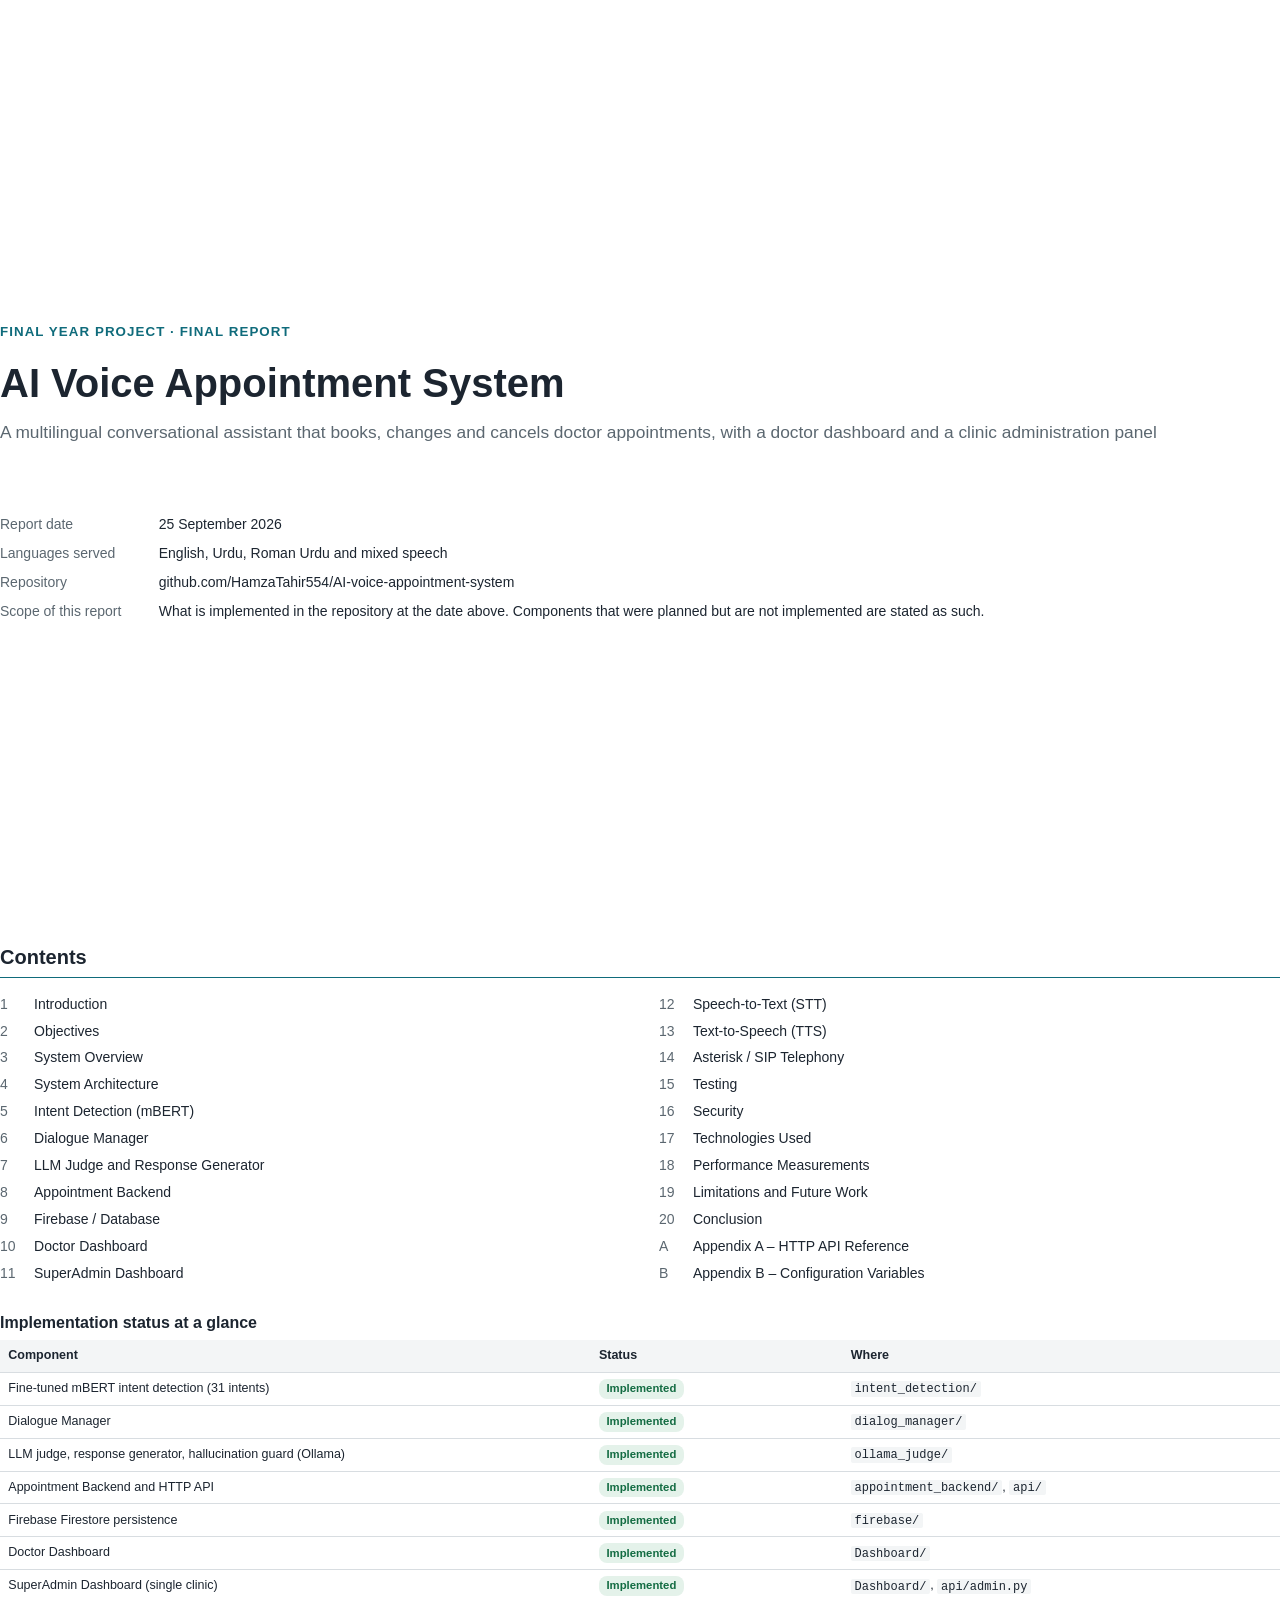
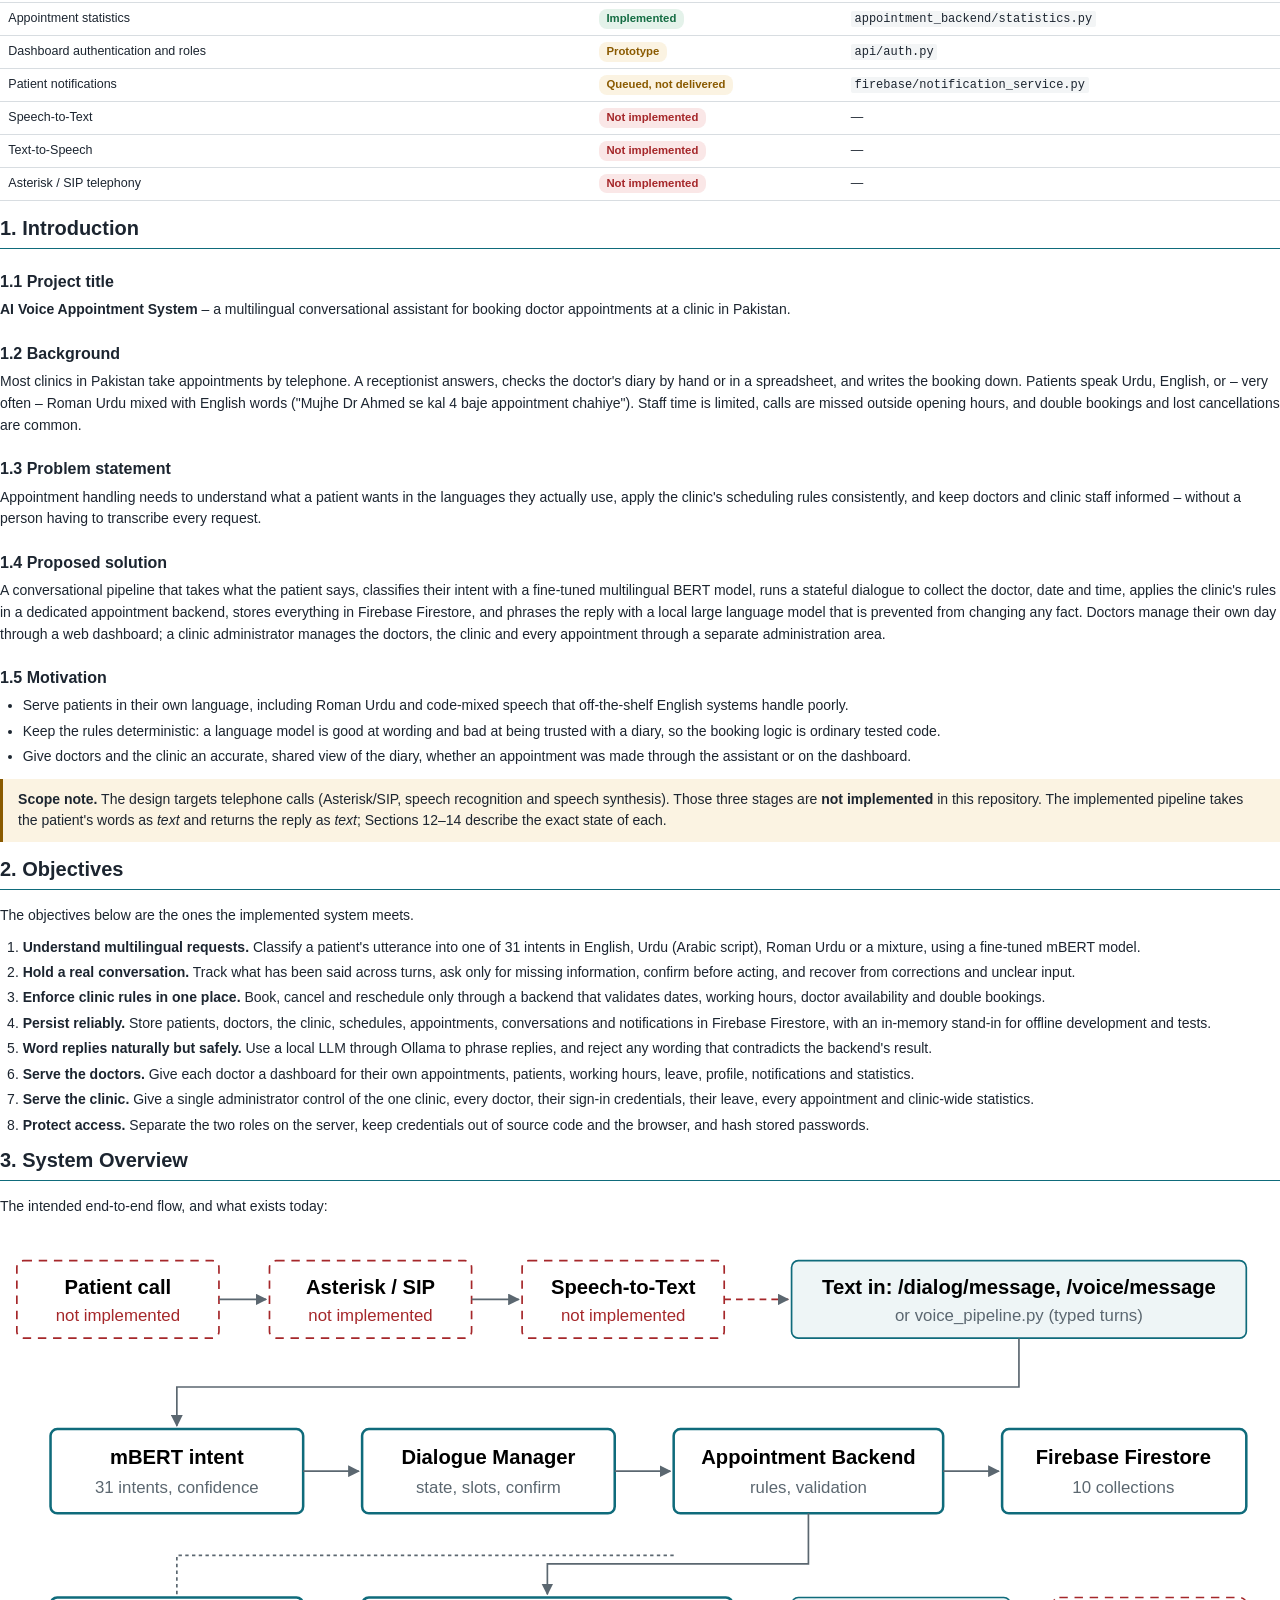
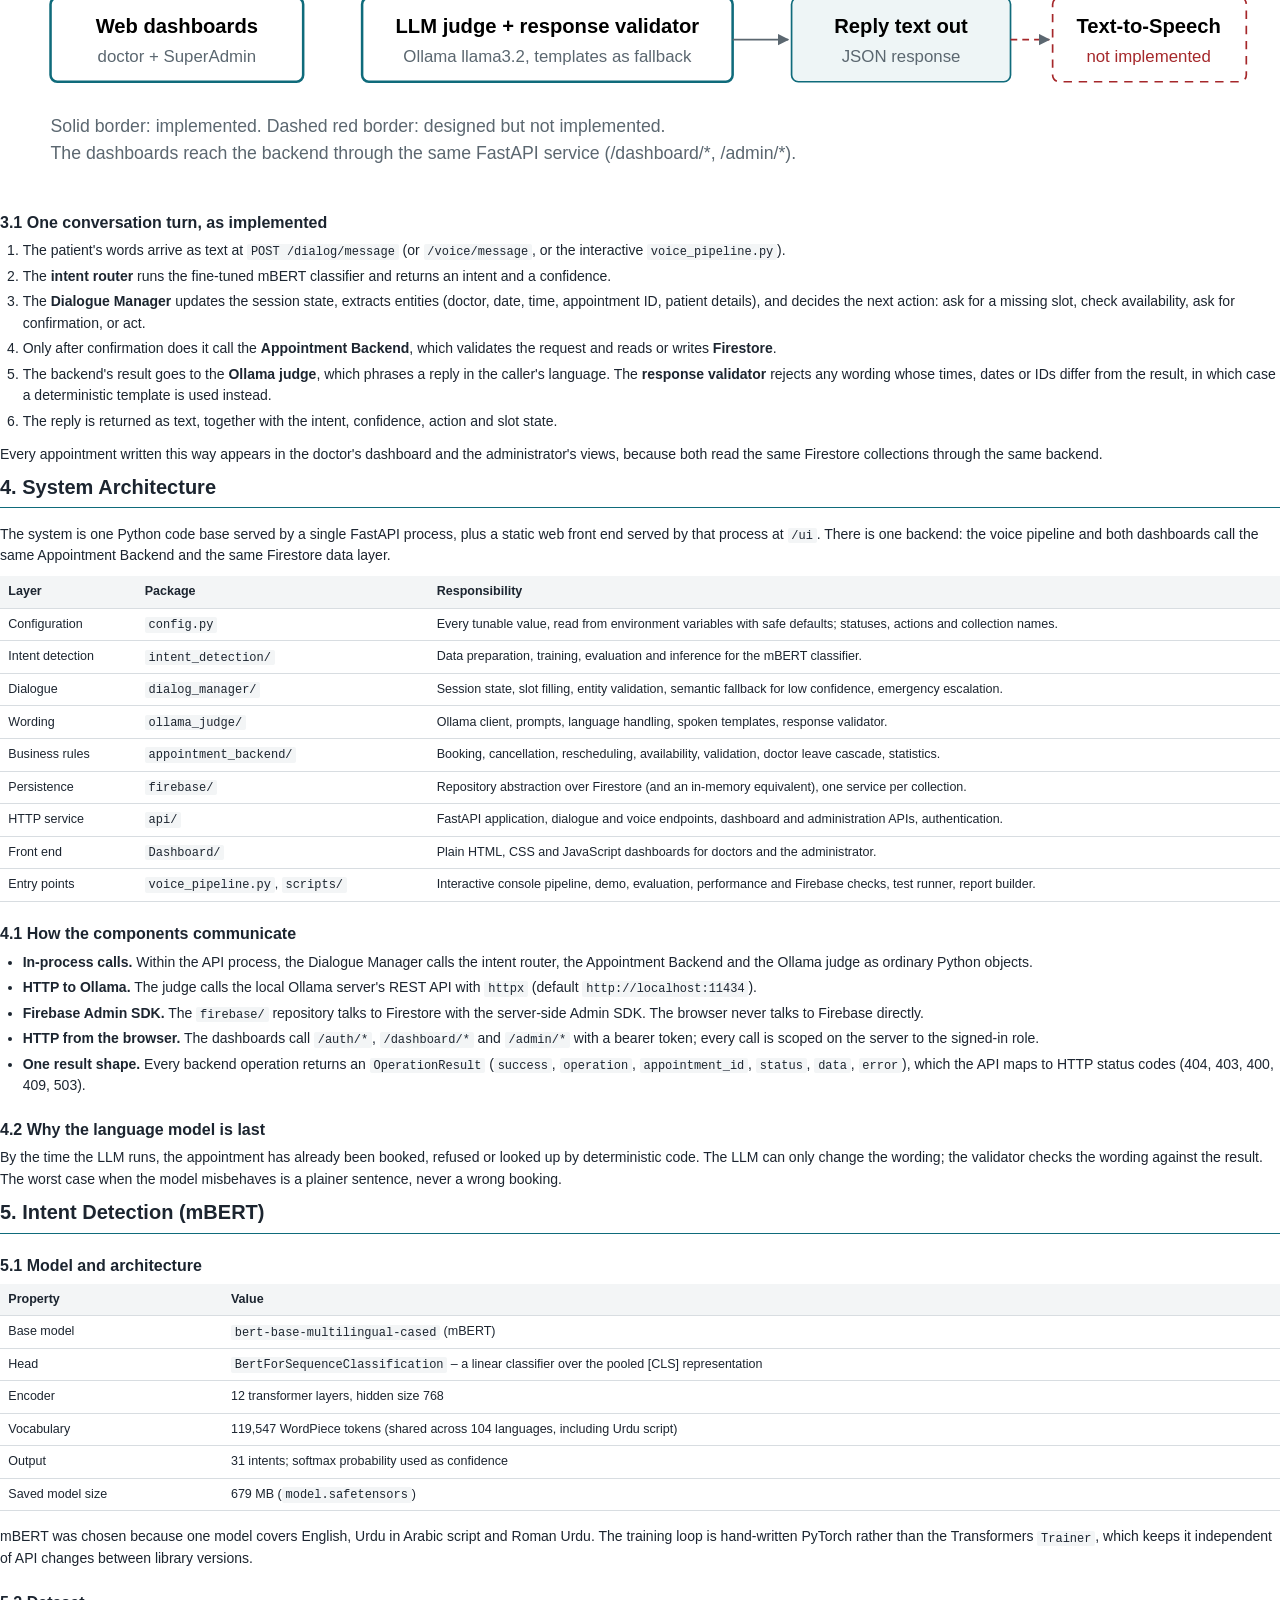
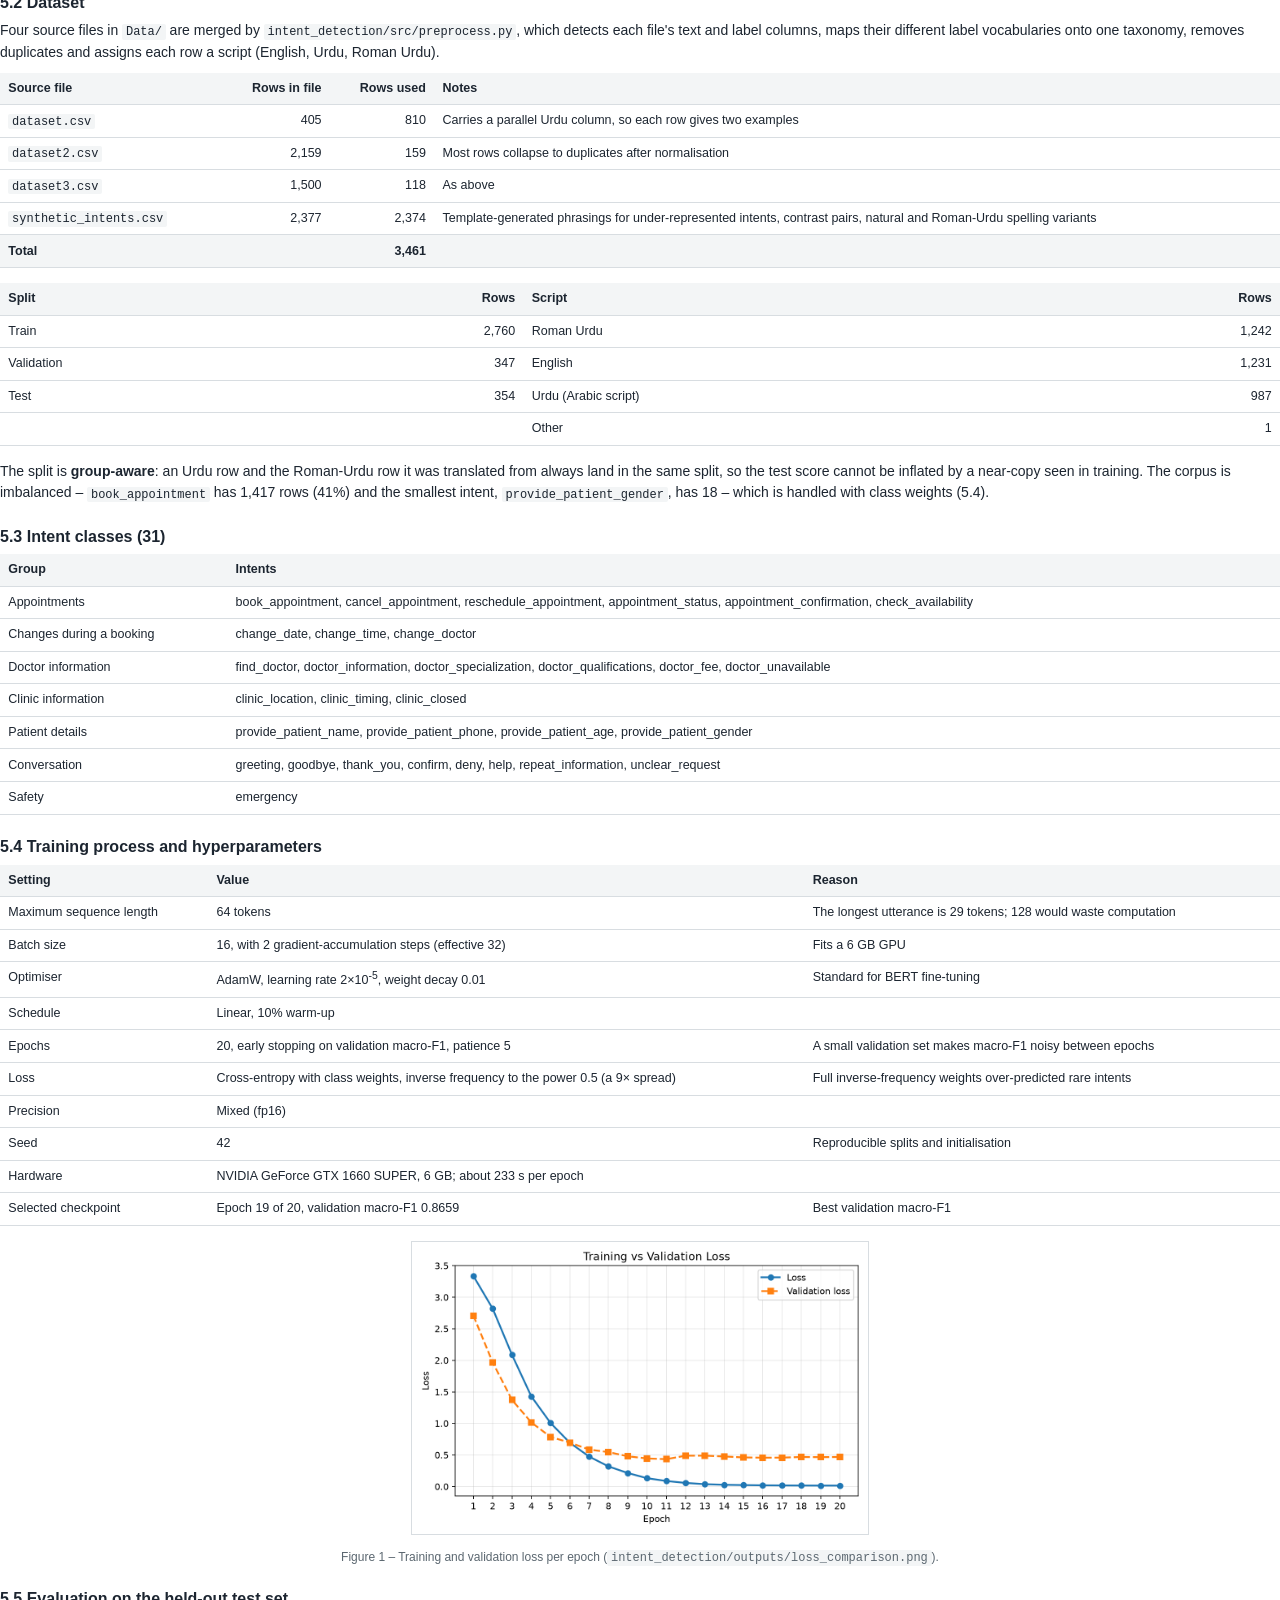
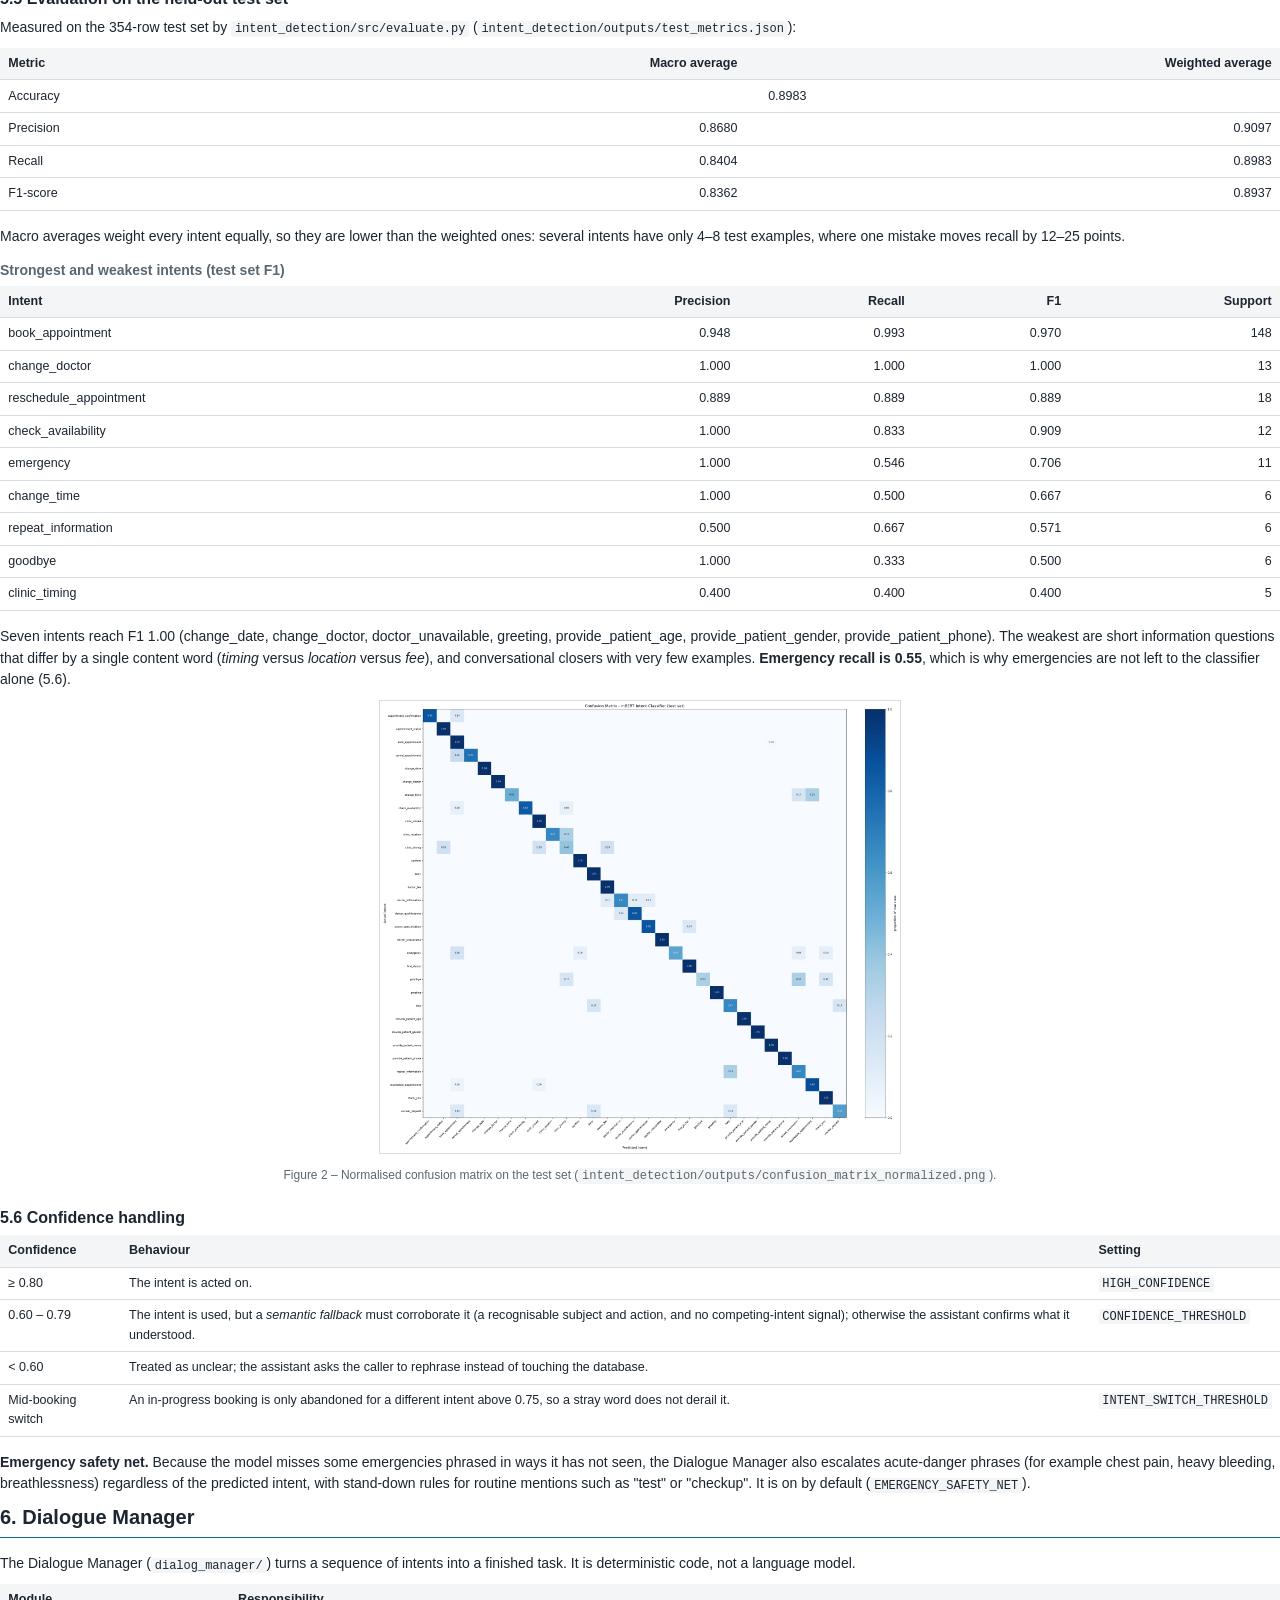
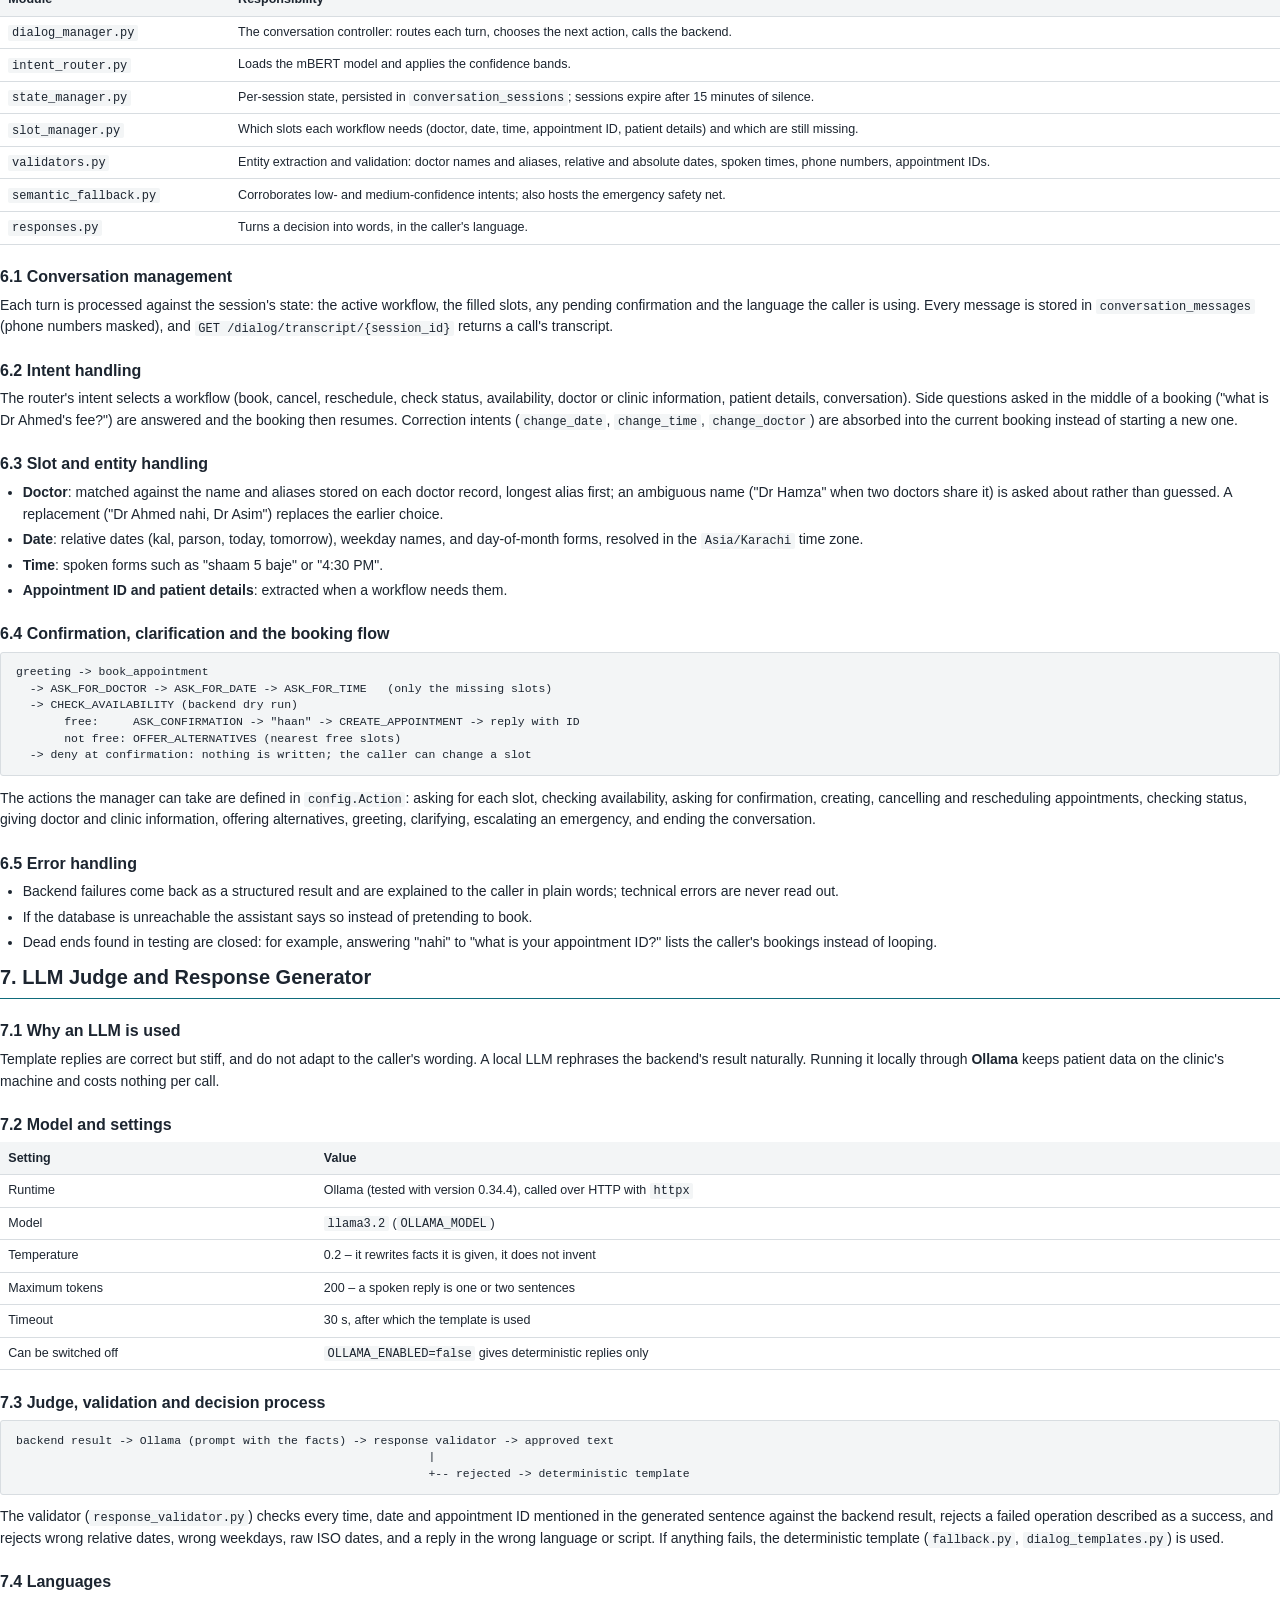
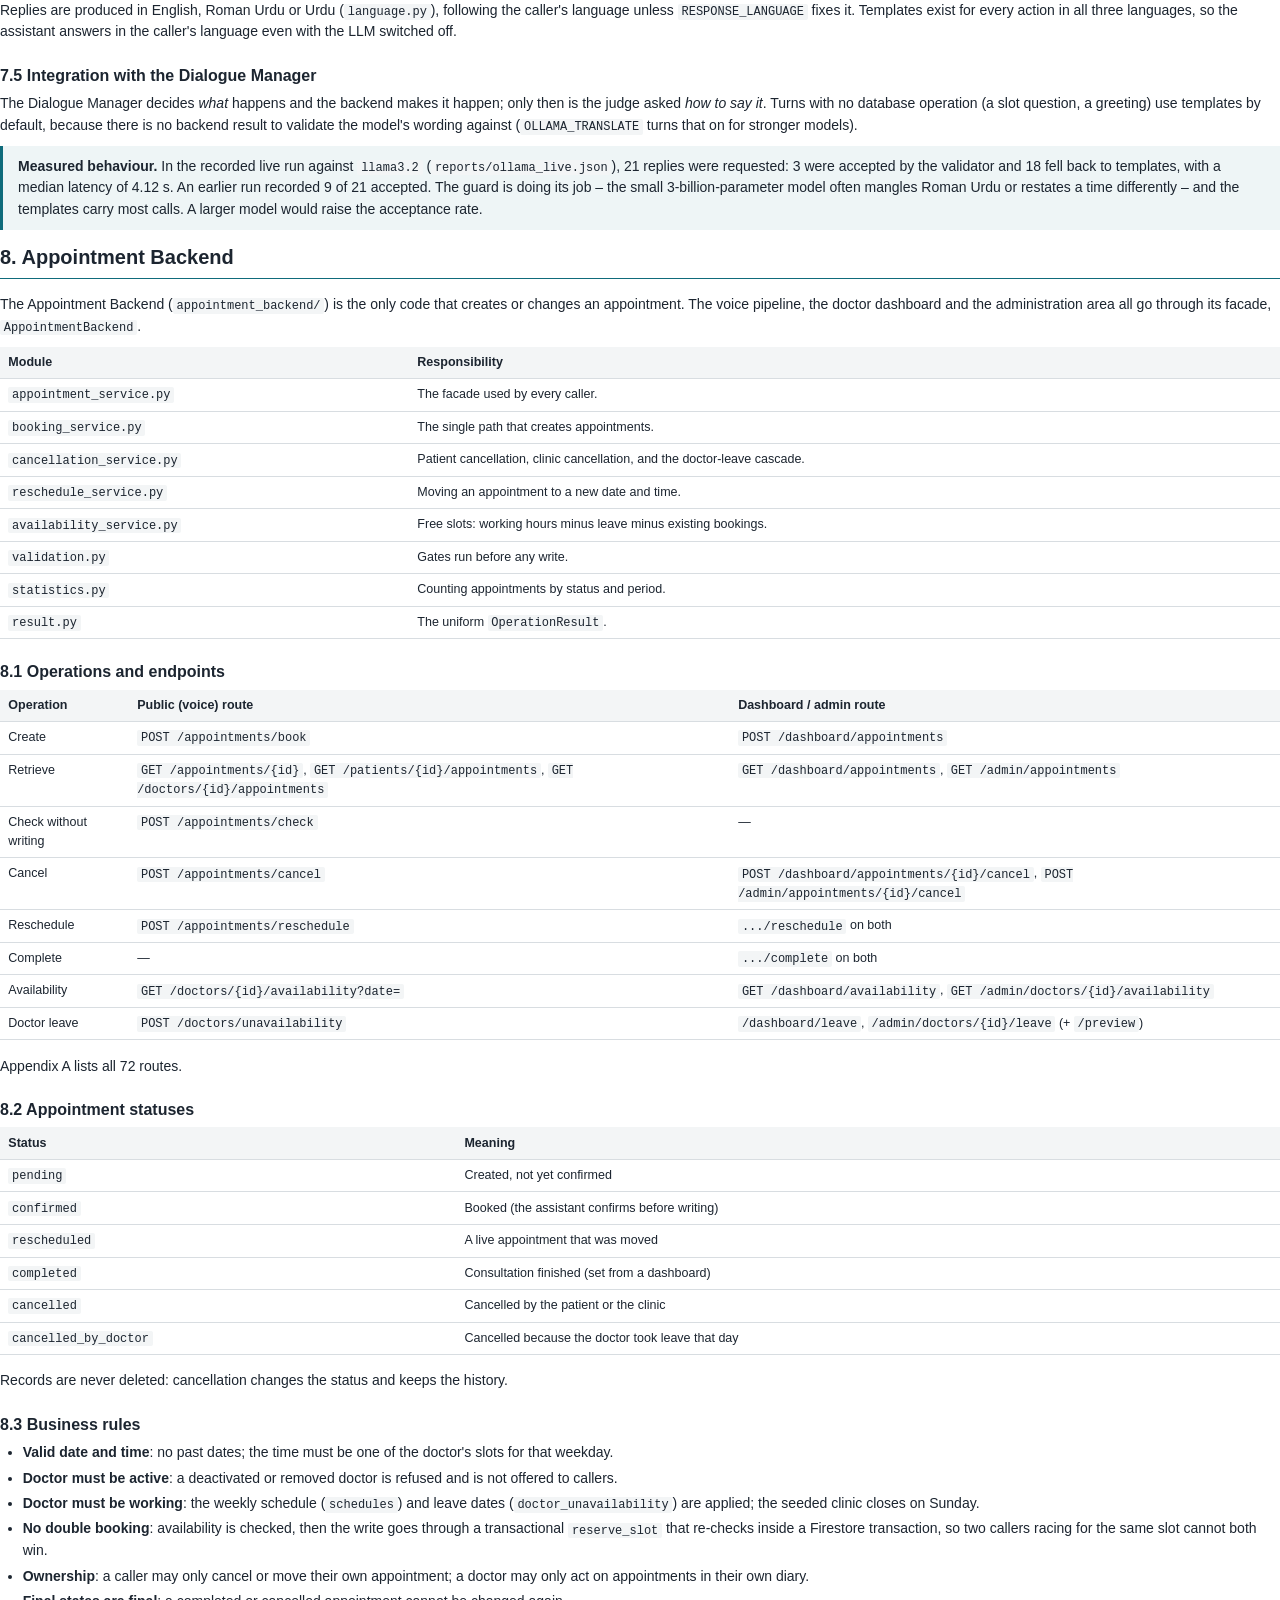
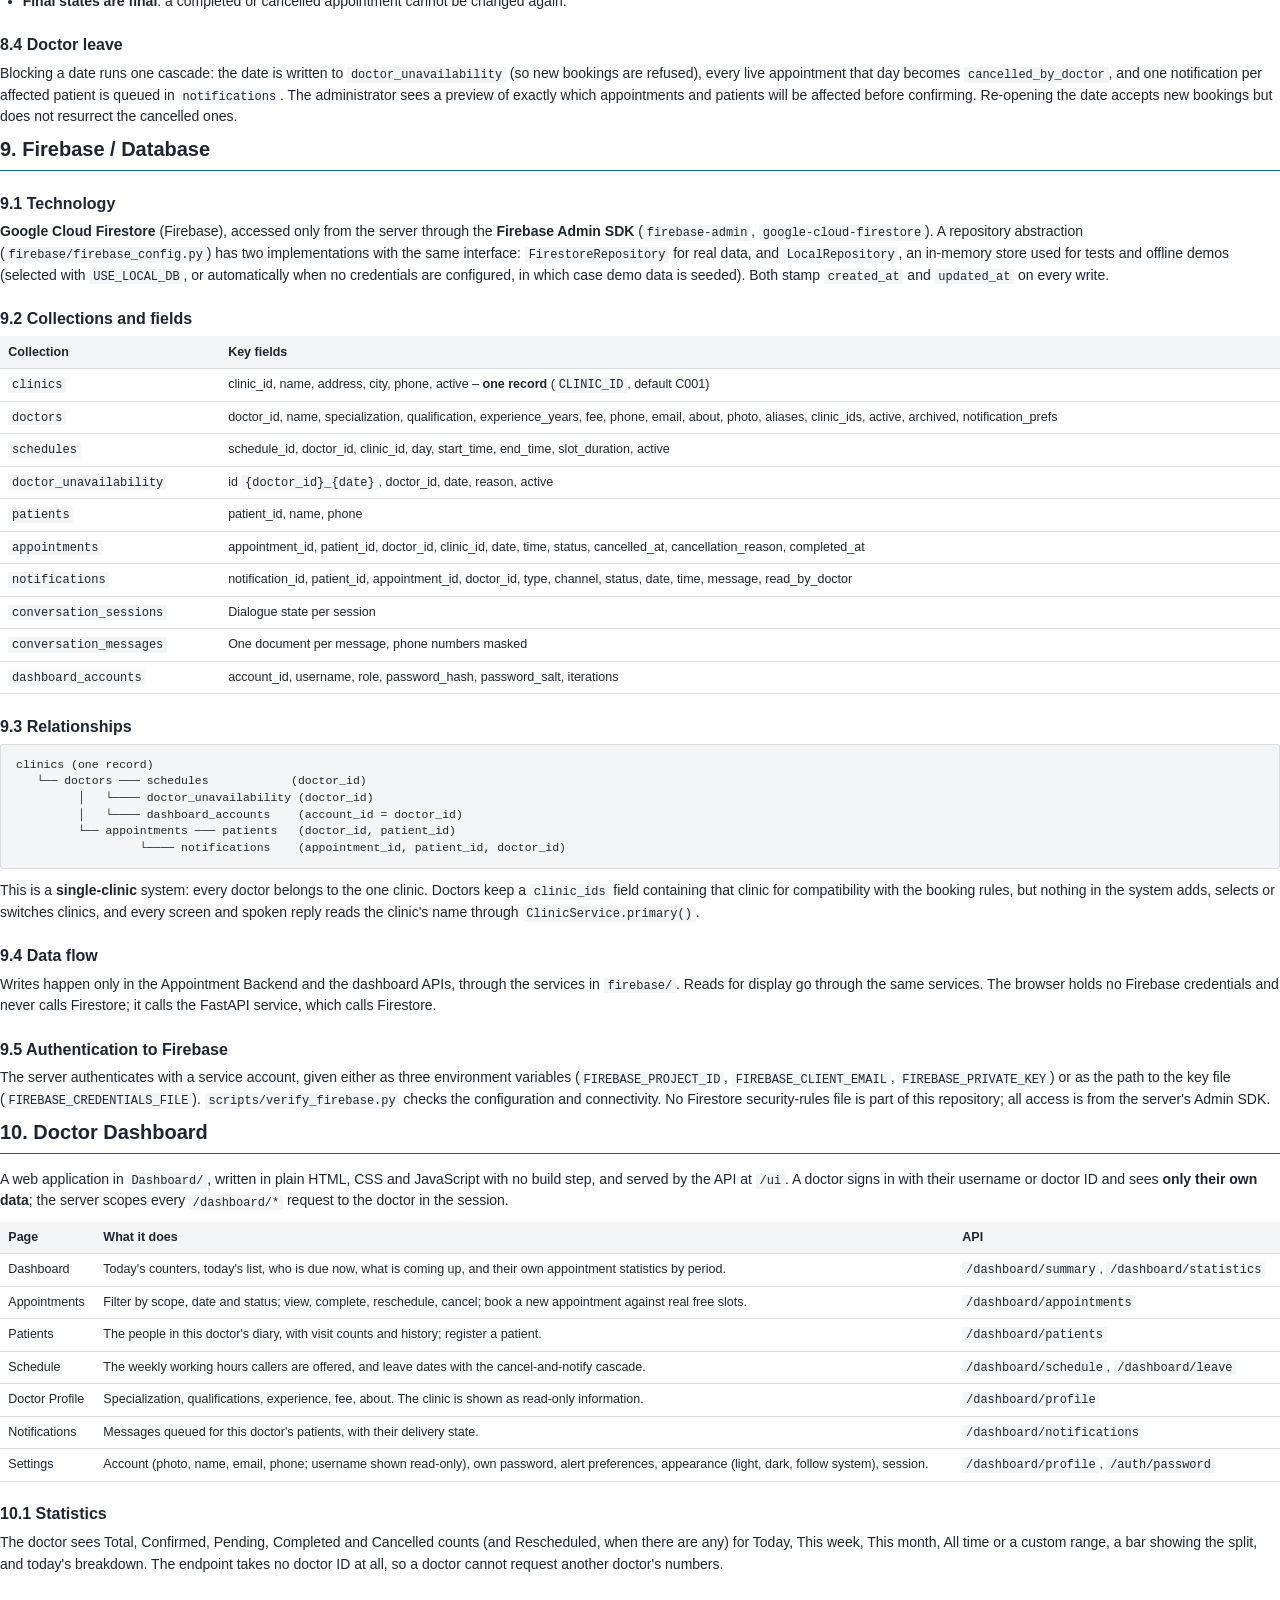
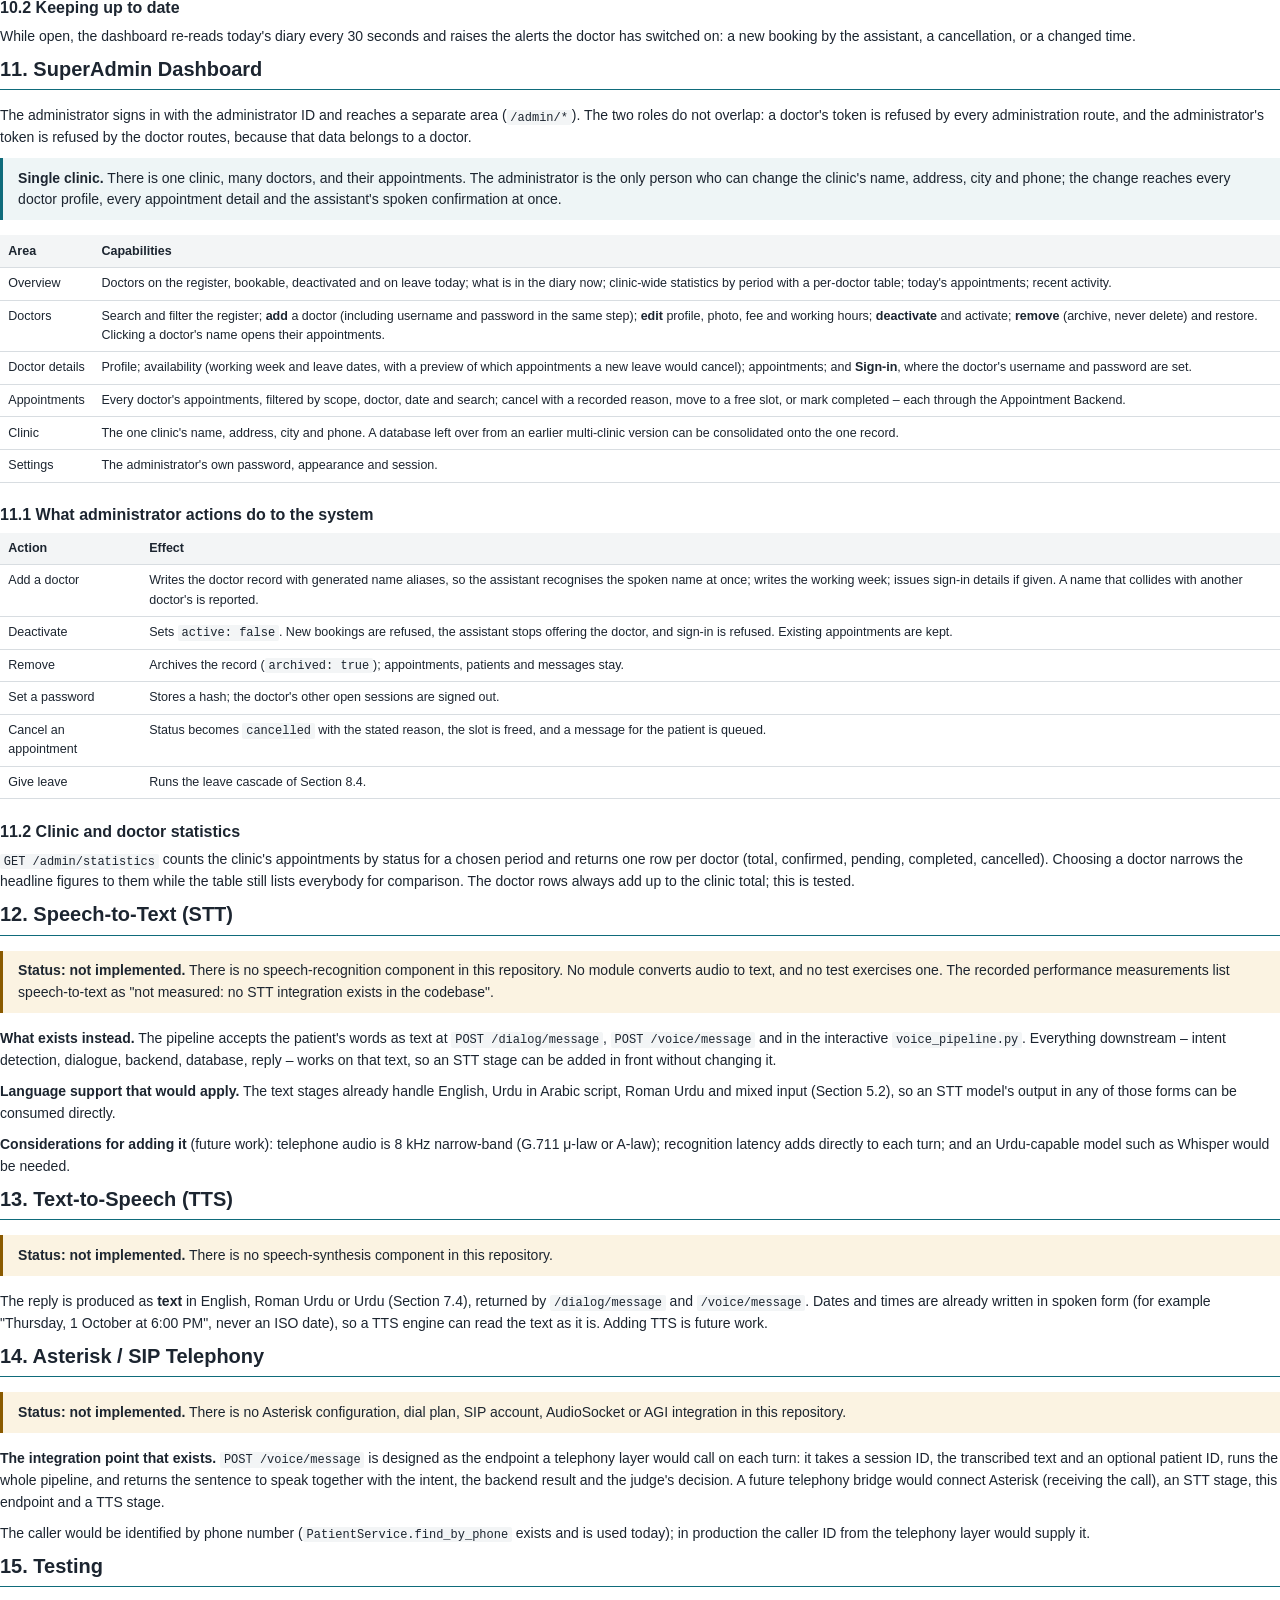
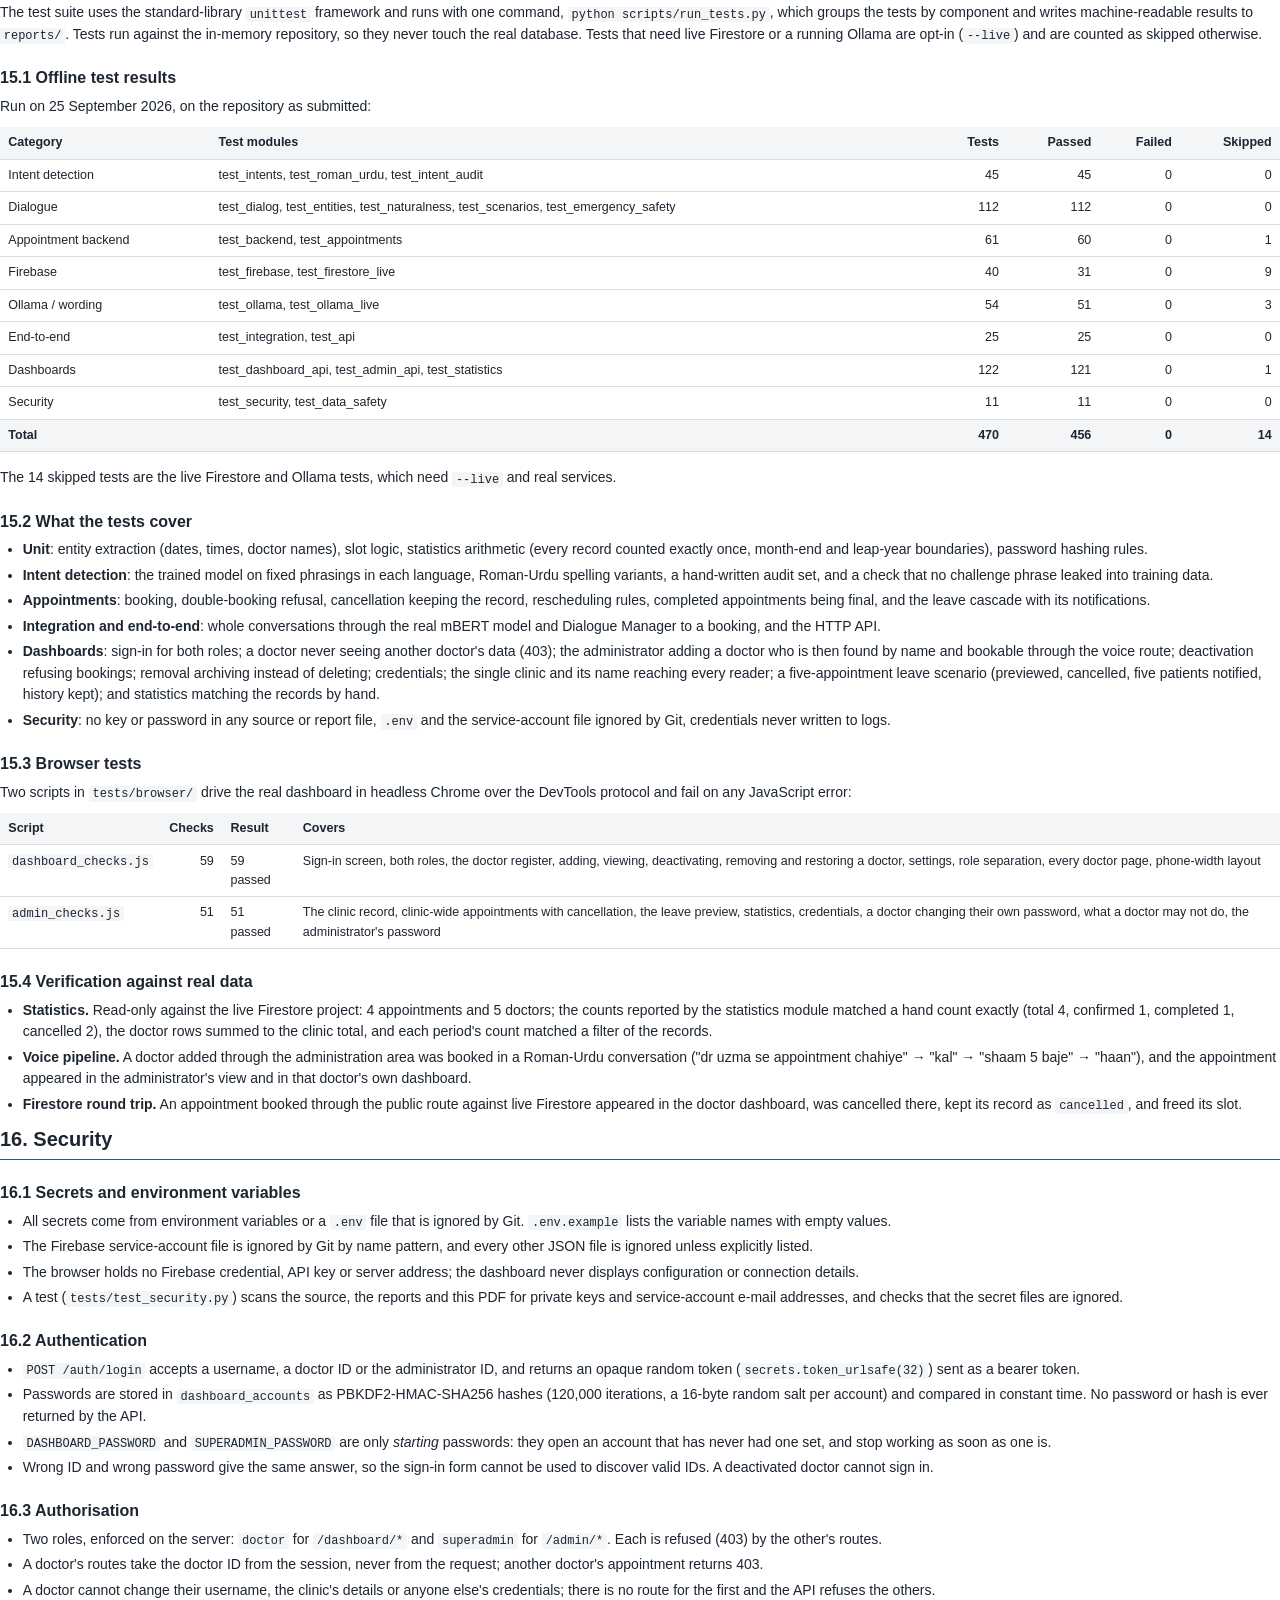
==== docs/report/final_report.html @ fa93bf6e "Add final project report The final report as a PDF (docs/AI_Voice_Appointment_System_Final_Report.pd" ====
<!DOCTYPE html>
<html lang="en">
<head>
<meta charset="utf-8">
<title>AI Voice Appointment System - Final Report</title>
<style>
  /* Print layout for headless Chrome: A4, page numbers in the margin box. */
  @page {
    size: A4;
    margin: 22mm 20mm 22mm 20mm;
    @bottom-center {
      content: counter(page);
      font: 9pt "Segoe UI", Arial, sans-serif;
      color: #6b7280;
    }
  }
  @page :first { @bottom-center { content: none; } }

  :root {
    --ink: #1c2530;
    --muted: #5b6770;
    --line: #d8dde1;
    --soft: #f3f5f6;
    --accent: #0f6b7b;
    --warn: #8a5a00;
    --warn-bg: #fbf3e2;
    --bad: #a5272a;
  }
  * { box-sizing: border-box; }
  html { -webkit-print-color-adjust: exact; print-color-adjust: exact; }
  body {
    font: 10.5pt/1.55 "Segoe UI", "Calibri", Arial, sans-serif;
    color: var(--ink);
    margin: 0;
  }
  h1, h2, h3, h4 { font-weight: 600; line-height: 1.25; color: var(--ink); }
  h1 { font-size: 20pt; margin: 0 0 6mm; }
  h2 {
    font-size: 15pt;
    margin: 0 0 4mm;
    padding-bottom: 2mm;
    border-bottom: 1.5px solid var(--accent);
    break-before: page;
  }
  h3 { font-size: 12pt; margin: 6mm 0 2mm; }
  h4 { font-size: 10.5pt; margin: 4mm 0 1.5mm; color: var(--muted); }
  p { margin: 0 0 2.5mm; }
  ul, ol { margin: 0 0 3mm; padding-left: 6mm; }
  li { margin-bottom: 1mm; }
  code, .mono { font: 9pt/1.4 Consolas, "Courier New", monospace; }
  code { background: var(--soft); padding: 0.2mm 1mm; border-radius: 2px; }
  pre {
    font: 8.6pt/1.45 Consolas, "Courier New", monospace;
    background: var(--soft);
    border: 1px solid var(--line);
    border-radius: 3px;
    padding: 3mm 4mm;
    margin: 0 0 3mm;
    white-space: pre-wrap;
    break-inside: avoid;
  }
  table {
    width: 100%;
    border-collapse: collapse;
    margin: 1mm 0 4mm;
    font-size: 9.4pt;
    break-inside: auto;
  }
  th, td {
    text-align: left;
    padding: 1.6mm 2.2mm;
    border-bottom: 1px solid var(--line);
    vertical-align: top;
  }
  th { background: var(--soft); font-weight: 600; }
  tr { break-inside: avoid; }
  td.num, th.num { text-align: right; font-variant-numeric: tabular-nums; }
  figure { margin: 2mm 0 5mm; break-inside: avoid; text-align: center; }
  figure img { max-width: 100%; border: 1px solid var(--line); }
  figcaption { font-size: 9pt; color: var(--muted); margin-top: 1.5mm; }
  .note {
    border-left: 3px solid var(--accent);
    background: #eef5f6;
    padding: 2.5mm 4mm;
    margin: 2mm 0 4mm;
    break-inside: avoid;
  }
  .status {
    border-left: 3px solid var(--warn);
    background: var(--warn-bg);
    padding: 2.5mm 4mm;
    margin: 2mm 0 4mm;
    break-inside: avoid;
  }
  .pill {
    display: inline-block;
    font-size: 8.5pt;
    font-weight: 600;
    padding: 0.3mm 2mm;
    border-radius: 8px;
    white-space: nowrap;
  }
  .pill.yes { background: #e4f2ea; color: #146c43; }
  .pill.no { background: #fae7e7; color: var(--bad); }
  .pill.part { background: var(--warn-bg); color: var(--warn); }

  /* title page */
  .cover {
    height: 250mm;
    display: flex;
    flex-direction: column;
    justify-content: center;
  }
  .cover .kicker { color: var(--accent); font-weight: 600; letter-spacing: 0.08em;
                   text-transform: uppercase; font-size: 10pt; }
  .cover h1 { font-size: 30pt; margin: 4mm 0 3mm; }
  .cover .sub { font-size: 13pt; color: var(--muted); margin-bottom: 18mm; }
  .cover dl { display: grid; grid-template-columns: 38mm 1fr; gap: 2mm 4mm;
              font-size: 10.5pt; margin: 0; }
  .cover dt { color: var(--muted); }
  .cover dd { margin: 0; }

  .toc ol { list-style: none; padding: 0; columns: 2; column-gap: 10mm; }
  .toc li { margin: 0 0 1.4mm; break-inside: avoid; }
  .toc .n { display: inline-block; width: 9mm; color: var(--muted); }

  .diagram { break-inside: avoid; margin: 2mm 0 5mm; }
  .diagram svg { width: 100%; height: auto; }
</style>
</head>
<body>

<!-- ============================================================== cover -->
<section class="cover">
  <div class="kicker">Final Year Project &middot; Final Report</div>
  <h1>AI Voice Appointment System</h1>
  <div class="sub">A multilingual conversational assistant that books, changes and
    cancels doctor appointments, with a doctor dashboard and a clinic
    administration panel</div>
  <dl>
    <dt>Report date</dt><dd>25 September 2026</dd>
    <dt>Languages served</dt><dd>English, Urdu, Roman Urdu and mixed speech</dd>
    <dt>Repository</dt><dd>github.com/HamzaTahir554/AI-voice-appointment-system</dd>
    <dt>Scope of this report</dt><dd>What is implemented in the repository at the date
      above. Components that were planned but are not implemented are stated
      as such.</dd>
  </dl>
</section>

<!-- ============================================================== contents -->
<section class="toc">
  <h2 style="break-before: page">Contents</h2>
  <ol>
    <li><span class="n">1</span>Introduction</li>
    <li><span class="n">2</span>Objectives</li>
    <li><span class="n">3</span>System Overview</li>
    <li><span class="n">4</span>System Architecture</li>
    <li><span class="n">5</span>Intent Detection (mBERT)</li>
    <li><span class="n">6</span>Dialogue Manager</li>
    <li><span class="n">7</span>LLM Judge and Response Generator</li>
    <li><span class="n">8</span>Appointment Backend</li>
    <li><span class="n">9</span>Firebase / Database</li>
    <li><span class="n">10</span>Doctor Dashboard</li>
    <li><span class="n">11</span>SuperAdmin Dashboard</li>
    <li><span class="n">12</span>Speech-to-Text (STT)</li>
    <li><span class="n">13</span>Text-to-Speech (TTS)</li>
    <li><span class="n">14</span>Asterisk / SIP Telephony</li>
    <li><span class="n">15</span>Testing</li>
    <li><span class="n">16</span>Security</li>
    <li><span class="n">17</span>Technologies Used</li>
    <li><span class="n">18</span>Performance Measurements</li>
    <li><span class="n">19</span>Limitations and Future Work</li>
    <li><span class="n">20</span>Conclusion</li>
    <li><span class="n">A</span>Appendix A &ndash; HTTP API Reference</li>
    <li><span class="n">B</span>Appendix B &ndash; Configuration Variables</li>
  </ol>

  <h3>Implementation status at a glance</h3>
  <table>
    <tr><th>Component</th><th>Status</th><th>Where</th></tr>
    <tr><td>Fine-tuned mBERT intent detection (31 intents)</td><td><span class="pill yes">Implemented</span></td><td><code>intent_detection/</code></td></tr>
    <tr><td>Dialogue Manager</td><td><span class="pill yes">Implemented</span></td><td><code>dialog_manager/</code></td></tr>
    <tr><td>LLM judge, response generator, hallucination guard (Ollama)</td><td><span class="pill yes">Implemented</span></td><td><code>ollama_judge/</code></td></tr>
    <tr><td>Appointment Backend and HTTP API</td><td><span class="pill yes">Implemented</span></td><td><code>appointment_backend/</code>, <code>api/</code></td></tr>
    <tr><td>Firebase Firestore persistence</td><td><span class="pill yes">Implemented</span></td><td><code>firebase/</code></td></tr>
    <tr><td>Doctor Dashboard</td><td><span class="pill yes">Implemented</span></td><td><code>Dashboard/</code></td></tr>
    <tr><td>SuperAdmin Dashboard (single clinic)</td><td><span class="pill yes">Implemented</span></td><td><code>Dashboard/</code>, <code>api/admin.py</code></td></tr>
    <tr><td>Appointment statistics</td><td><span class="pill yes">Implemented</span></td><td><code>appointment_backend/statistics.py</code></td></tr>
    <tr><td>Dashboard authentication and roles</td><td><span class="pill part">Prototype</span></td><td><code>api/auth.py</code></td></tr>
    <tr><td>Patient notifications</td><td><span class="pill part">Queued, not delivered</span></td><td><code>firebase/notification_service.py</code></td></tr>
    <tr><td>Speech-to-Text</td><td><span class="pill no">Not implemented</span></td><td>&mdash;</td></tr>
    <tr><td>Text-to-Speech</td><td><span class="pill no">Not implemented</span></td><td>&mdash;</td></tr>
    <tr><td>Asterisk / SIP telephony</td><td><span class="pill no">Not implemented</span></td><td>&mdash;</td></tr>
  </table>
</section>

<!-- ============================================================== 1 -->
<section>
  <h2>1. Introduction</h2>

  <h3>1.1 Project title</h3>
  <p><strong>AI Voice Appointment System</strong> &ndash; a multilingual conversational
    assistant for booking doctor appointments at a clinic in Pakistan.</p>

  <h3>1.2 Background</h3>
  <p>Most clinics in Pakistan take appointments by telephone. A receptionist answers,
    checks the doctor's diary by hand or in a spreadsheet, and writes the booking
    down. Patients speak Urdu, English, or &ndash; very often &ndash; Roman Urdu mixed
    with English words ("Mujhe Dr Ahmed se kal 4 baje appointment chahiye"). Staff
    time is limited, calls are missed outside opening hours, and double bookings and
    lost cancellations are common.</p>

  <h3>1.3 Problem statement</h3>
  <p>Appointment handling needs to understand what a patient wants in the languages
    they actually use, apply the clinic's scheduling rules consistently, and keep
    doctors and clinic staff informed &ndash; without a person having to transcribe
    every request.</p>

  <h3>1.4 Proposed solution</h3>
  <p>A conversational pipeline that takes what the patient says, classifies their
    intent with a fine-tuned multilingual BERT model, runs a stateful dialogue to
    collect the doctor, date and time, applies the clinic's rules in a dedicated
    appointment backend, stores everything in Firebase Firestore, and phrases the
    reply with a local large language model that is prevented from changing any
    fact. Doctors manage their own day through a web dashboard; a clinic
    administrator manages the doctors, the clinic and every appointment through a
    separate administration area.</p>

  <h3>1.5 Motivation</h3>
  <ul>
    <li>Serve patients in their own language, including Roman Urdu and code-mixed
      speech that off-the-shelf English systems handle poorly.</li>
    <li>Keep the rules deterministic: a language model is good at wording and bad at
      being trusted with a diary, so the booking logic is ordinary tested code.</li>
    <li>Give doctors and the clinic an accurate, shared view of the diary, whether an
      appointment was made through the assistant or on the dashboard.</li>
  </ul>

  <div class="status"><strong>Scope note.</strong> The design targets telephone
    calls (Asterisk/SIP, speech recognition and speech synthesis). Those three
    stages are <strong>not implemented</strong> in this repository. The implemented
    pipeline takes the patient's words as <em>text</em> and returns the reply as
    <em>text</em>; Sections 12&ndash;14 describe the exact state of each.</div>
</section>

<!-- ============================================================== 2 -->
<section>
  <h2>2. Objectives</h2>
  <p>The objectives below are the ones the implemented system meets.</p>
  <ol>
    <li><strong>Understand multilingual requests.</strong> Classify a patient's
      utterance into one of 31 intents in English, Urdu (Arabic script), Roman Urdu
      or a mixture, using a fine-tuned mBERT model.</li>
    <li><strong>Hold a real conversation.</strong> Track what has been said across
      turns, ask only for missing information, confirm before acting, and recover
      from corrections and unclear input.</li>
    <li><strong>Enforce clinic rules in one place.</strong> Book, cancel and
      reschedule only through a backend that validates dates, working hours,
      doctor availability and double bookings.</li>
    <li><strong>Persist reliably.</strong> Store patients, doctors, the clinic,
      schedules, appointments, conversations and notifications in Firebase
      Firestore, with an in-memory stand-in for offline development and tests.</li>
    <li><strong>Word replies naturally but safely.</strong> Use a local LLM through
      Ollama to phrase replies, and reject any wording that contradicts the
      backend's result.</li>
    <li><strong>Serve the doctors.</strong> Give each doctor a dashboard for their
      own appointments, patients, working hours, leave, profile, notifications and
      statistics.</li>
    <li><strong>Serve the clinic.</strong> Give a single administrator control of
      the one clinic, every doctor, their sign-in credentials, their leave, every
      appointment and clinic-wide statistics.</li>
    <li><strong>Protect access.</strong> Separate the two roles on the server, keep
      credentials out of source code and the browser, and hash stored passwords.</li>
  </ol>
</section>

<!-- ============================================================== 3 -->
<section>
  <h2>3. System Overview</h2>
  <p>The intended end-to-end flow, and what exists today:</p>

  <div class="diagram">
  <svg viewBox="0 0 760 330" xmlns="http://www.w3.org/2000/svg" font-family="Segoe UI, Arial" font-size="12">
    <defs>
      <marker id="arrow" viewBox="0 0 10 10" refX="9" refY="5" markerWidth="7" markerHeight="7" orient="auto-start-reverse">
        <path d="M0,0 L10,5 L0,10 z" fill="#5b6770"/>
      </marker>
    </defs>
    <!-- row 1: not implemented -->
    <g>
      <rect x="10" y="20" width="120" height="46" rx="4" fill="#fff" stroke="#a5272a" stroke-dasharray="5 4"/>
      <text x="70" y="40" text-anchor="middle" font-weight="600">Patient call</text>
      <text x="70" y="56" text-anchor="middle" fill="#a5272a" font-size="10">not implemented</text>
      <rect x="160" y="20" width="120" height="46" rx="4" fill="#fff" stroke="#a5272a" stroke-dasharray="5 4"/>
      <text x="220" y="40" text-anchor="middle" font-weight="600">Asterisk / SIP</text>
      <text x="220" y="56" text-anchor="middle" fill="#a5272a" font-size="10">not implemented</text>
      <rect x="310" y="20" width="120" height="46" rx="4" fill="#fff" stroke="#a5272a" stroke-dasharray="5 4"/>
      <text x="370" y="40" text-anchor="middle" font-weight="600">Speech-to-Text</text>
      <text x="370" y="56" text-anchor="middle" fill="#a5272a" font-size="10">not implemented</text>
      <line x1="130" y1="43" x2="158" y2="43" stroke="#5b6770" marker-end="url(#arrow)"/>
      <line x1="280" y1="43" x2="308" y2="43" stroke="#5b6770" marker-end="url(#arrow)"/>
    </g>
    <!-- text entry point -->
    <rect x="470" y="20" width="270" height="46" rx="4" fill="#eef5f6" stroke="#0f6b7b"/>
    <text x="605" y="40" text-anchor="middle" font-weight="600">Text in: /dialog/message, /voice/message</text>
    <text x="605" y="56" text-anchor="middle" fill="#5b6770" font-size="10">or voice_pipeline.py (typed turns)</text>
    <line x1="430" y1="43" x2="468" y2="43" stroke="#a5272a" stroke-dasharray="4 3" marker-end="url(#arrow)"/>

    <!-- row 2: implemented core -->
    <rect x="30" y="120" width="150" height="50" rx="4" fill="#fff" stroke="#0f6b7b" stroke-width="1.5"/>
    <text x="105" y="141" text-anchor="middle" font-weight="600">mBERT intent</text>
    <text x="105" y="158" text-anchor="middle" fill="#5b6770" font-size="10">31 intents, confidence</text>
    <rect x="215" y="120" width="150" height="50" rx="4" fill="#fff" stroke="#0f6b7b" stroke-width="1.5"/>
    <text x="290" y="141" text-anchor="middle" font-weight="600">Dialogue Manager</text>
    <text x="290" y="158" text-anchor="middle" fill="#5b6770" font-size="10">state, slots, confirm</text>
    <rect x="400" y="120" width="160" height="50" rx="4" fill="#fff" stroke="#0f6b7b" stroke-width="1.5"/>
    <text x="480" y="141" text-anchor="middle" font-weight="600">Appointment Backend</text>
    <text x="480" y="158" text-anchor="middle" fill="#5b6770" font-size="10">rules, validation</text>
    <rect x="595" y="120" width="145" height="50" rx="4" fill="#fff" stroke="#0f6b7b" stroke-width="1.5"/>
    <text x="667" y="141" text-anchor="middle" font-weight="600">Firebase Firestore</text>
    <text x="667" y="158" text-anchor="middle" fill="#5b6770" font-size="10">10 collections</text>
    <path d="M605,66 L605,95 L105,95 L105,118" fill="none" stroke="#5b6770" marker-end="url(#arrow)"/>
    <line x1="180" y1="145" x2="213" y2="145" stroke="#5b6770" marker-end="url(#arrow)"/>
    <line x1="365" y1="145" x2="398" y2="145" stroke="#5b6770" marker-end="url(#arrow)"/>
    <line x1="560" y1="145" x2="593" y2="145" stroke="#5b6770" marker-end="url(#arrow)"/>

    <!-- row 3: wording and output -->
    <rect x="215" y="220" width="220" height="50" rx="4" fill="#fff" stroke="#0f6b7b" stroke-width="1.5"/>
    <text x="325" y="241" text-anchor="middle" font-weight="600">LLM judge + response validator</text>
    <text x="325" y="258" text-anchor="middle" fill="#5b6770" font-size="10">Ollama llama3.2, templates as fallback</text>
    <path d="M480,170 L480,200 L325,200 L325,218" fill="none" stroke="#5b6770" marker-end="url(#arrow)"/>
    <rect x="470" y="220" width="130" height="50" rx="4" fill="#eef5f6" stroke="#0f6b7b"/>
    <text x="535" y="241" text-anchor="middle" font-weight="600">Reply text out</text>
    <text x="535" y="258" text-anchor="middle" fill="#5b6770" font-size="10">JSON response</text>
    <line x1="435" y1="245" x2="468" y2="245" stroke="#5b6770" marker-end="url(#arrow)"/>
    <rect x="625" y="220" width="115" height="50" rx="4" fill="#fff" stroke="#a5272a" stroke-dasharray="5 4"/>
    <text x="682" y="241" text-anchor="middle" font-weight="600">Text-to-Speech</text>
    <text x="682" y="258" text-anchor="middle" fill="#a5272a" font-size="10">not implemented</text>
    <line x1="600" y1="245" x2="623" y2="245" stroke="#a5272a" stroke-dasharray="4 3" marker-end="url(#arrow)"/>

    <!-- dashboards -->
    <rect x="30" y="220" width="150" height="50" rx="4" fill="#fff" stroke="#0f6b7b" stroke-width="1.5"/>
    <text x="105" y="241" text-anchor="middle" font-weight="600">Web dashboards</text>
    <text x="105" y="258" text-anchor="middle" fill="#5b6770" font-size="10">doctor + SuperAdmin</text>
    <path d="M105,218 L105,195 L400,195" fill="none" stroke="#5b6770" stroke-dasharray="2 2"/>
    <text x="30" y="300" fill="#5b6770" font-size="10.5">Solid border: implemented. Dashed red border: designed but not implemented.</text>
    <text x="30" y="316" fill="#5b6770" font-size="10.5">The dashboards reach the backend through the same FastAPI service (/dashboard/*, /admin/*).</text>
  </svg>
  </div>

  <h3>3.1 One conversation turn, as implemented</h3>
  <ol>
    <li>The patient's words arrive as text at <code>POST /dialog/message</code>
      (or <code>/voice/message</code>, or the interactive <code>voice_pipeline.py</code>).</li>
    <li>The <strong>intent router</strong> runs the fine-tuned mBERT classifier and
      returns an intent and a confidence.</li>
    <li>The <strong>Dialogue Manager</strong> updates the session state, extracts
      entities (doctor, date, time, appointment ID, patient details), and decides the
      next action: ask for a missing slot, check availability, ask for confirmation,
      or act.</li>
    <li>Only after confirmation does it call the <strong>Appointment Backend</strong>,
      which validates the request and reads or writes <strong>Firestore</strong>.</li>
    <li>The backend's result goes to the <strong>Ollama judge</strong>, which phrases
      a reply in the caller's language. The <strong>response validator</strong>
      rejects any wording whose times, dates or IDs differ from the result, in which
      case a deterministic template is used instead.</li>
    <li>The reply is returned as text, together with the intent, confidence, action
      and slot state.</li>
  </ol>
  <p>Every appointment written this way appears in the doctor's dashboard and the
    administrator's views, because both read the same Firestore collections through
    the same backend.</p>
</section>

<!-- ============================================================== 4 -->
<section>
  <h2>4. System Architecture</h2>
  <p>The system is one Python code base served by a single FastAPI process, plus a
    static web front end served by that process at <code>/ui</code>. There is one
    backend: the voice pipeline and both dashboards call the same Appointment
    Backend and the same Firestore data layer.</p>

  <table>
    <tr><th>Layer</th><th>Package</th><th>Responsibility</th></tr>
    <tr><td>Configuration</td><td><code>config.py</code></td><td>Every tunable value, read from environment variables with safe defaults; statuses, actions and collection names.</td></tr>
    <tr><td>Intent detection</td><td><code>intent_detection/</code></td><td>Data preparation, training, evaluation and inference for the mBERT classifier.</td></tr>
    <tr><td>Dialogue</td><td><code>dialog_manager/</code></td><td>Session state, slot filling, entity validation, semantic fallback for low confidence, emergency escalation.</td></tr>
    <tr><td>Wording</td><td><code>ollama_judge/</code></td><td>Ollama client, prompts, language handling, spoken templates, response validator.</td></tr>
    <tr><td>Business rules</td><td><code>appointment_backend/</code></td><td>Booking, cancellation, rescheduling, availability, validation, doctor leave cascade, statistics.</td></tr>
    <tr><td>Persistence</td><td><code>firebase/</code></td><td>Repository abstraction over Firestore (and an in-memory equivalent), one service per collection.</td></tr>
    <tr><td>HTTP service</td><td><code>api/</code></td><td>FastAPI application, dialogue and voice endpoints, dashboard and administration APIs, authentication.</td></tr>
    <tr><td>Front end</td><td><code>Dashboard/</code></td><td>Plain HTML, CSS and JavaScript dashboards for doctors and the administrator.</td></tr>
    <tr><td>Entry points</td><td><code>voice_pipeline.py</code>, <code>scripts/</code></td><td>Interactive console pipeline, demo, evaluation, performance and Firebase checks, test runner, report builder.</td></tr>
  </table>

  <h3>4.1 How the components communicate</h3>
  <ul>
    <li><strong>In-process calls.</strong> Within the API process, the Dialogue
      Manager calls the intent router, the Appointment Backend and the Ollama judge
      as ordinary Python objects.</li>
    <li><strong>HTTP to Ollama.</strong> The judge calls the local Ollama server's
      REST API with <code>httpx</code> (default <code>http://localhost:11434</code>).</li>
    <li><strong>Firebase Admin SDK.</strong> The <code>firebase/</code> repository
      talks to Firestore with the server-side Admin SDK. The browser never talks to
      Firebase directly.</li>
    <li><strong>HTTP from the browser.</strong> The dashboards call
      <code>/auth/*</code>, <code>/dashboard/*</code> and <code>/admin/*</code> with a
      bearer token; every call is scoped on the server to the signed-in role.</li>
    <li><strong>One result shape.</strong> Every backend operation returns an
      <code>OperationResult</code> (<code>success</code>, <code>operation</code>,
      <code>appointment_id</code>, <code>status</code>, <code>data</code>,
      <code>error</code>), which the API maps to HTTP status codes (404, 403, 400,
      409, 503).</li>
  </ul>

  <h3>4.2 Why the language model is last</h3>
  <p>By the time the LLM runs, the appointment has already been booked, refused or
    looked up by deterministic code. The LLM can only change the wording; the
    validator checks the wording against the result. The worst case when the model
    misbehaves is a plainer sentence, never a wrong booking.</p>
</section>

<!-- ============================================================== 5 -->
<section>
  <h2>5. Intent Detection (mBERT)</h2>

  <h3>5.1 Model and architecture</h3>
  <table>
    <tr><th>Property</th><th>Value</th></tr>
    <tr><td>Base model</td><td><code>bert-base-multilingual-cased</code> (mBERT)</td></tr>
    <tr><td>Head</td><td><code>BertForSequenceClassification</code> &ndash; a linear classifier over the pooled [CLS] representation</td></tr>
    <tr><td>Encoder</td><td>12 transformer layers, hidden size 768</td></tr>
    <tr><td>Vocabulary</td><td>119,547 WordPiece tokens (shared across 104 languages, including Urdu script)</td></tr>
    <tr><td>Output</td><td>31 intents; softmax probability used as confidence</td></tr>
    <tr><td>Saved model size</td><td>679 MB (<code>model.safetensors</code>)</td></tr>
  </table>
  <p>mBERT was chosen because one model covers English, Urdu in Arabic script and
    Roman Urdu. The training loop is hand-written PyTorch rather than the
    Transformers <code>Trainer</code>, which keeps it independent of API changes
    between library versions.</p>

  <h3>5.2 Dataset</h3>
  <p>Four source files in <code>Data/</code> are merged by
    <code>intent_detection/src/preprocess.py</code>, which detects each file's text
    and label columns, maps their different label vocabularies onto one taxonomy,
    removes duplicates and assigns each row a script (English, Urdu, Roman Urdu).</p>
  <table>
    <tr><th>Source file</th><th class="num">Rows in file</th><th class="num">Rows used</th><th>Notes</th></tr>
    <tr><td><code>dataset.csv</code></td><td class="num">405</td><td class="num">810</td><td>Carries a parallel Urdu column, so each row gives two examples</td></tr>
    <tr><td><code>dataset2.csv</code></td><td class="num">2,159</td><td class="num">159</td><td>Most rows collapse to duplicates after normalisation</td></tr>
    <tr><td><code>dataset3.csv</code></td><td class="num">1,500</td><td class="num">118</td><td>As above</td></tr>
    <tr><td><code>synthetic_intents.csv</code></td><td class="num">2,377</td><td class="num">2,374</td><td>Template-generated phrasings for under-represented intents, contrast pairs, natural and Roman-Urdu spelling variants</td></tr>
    <tr><th>Total</th><th></th><th class="num">3,461</th><th></th></tr>
  </table>
  <table>
    <tr><th>Split</th><th class="num">Rows</th><th>Script</th><th class="num">Rows</th></tr>
    <tr><td>Train</td><td class="num">2,760</td><td>Roman Urdu</td><td class="num">1,242</td></tr>
    <tr><td>Validation</td><td class="num">347</td><td>English</td><td class="num">1,231</td></tr>
    <tr><td>Test</td><td class="num">354</td><td>Urdu (Arabic script)</td><td class="num">987</td></tr>
    <tr><td></td><td></td><td>Other</td><td class="num">1</td></tr>
  </table>
  <p>The split is <strong>group-aware</strong>: an Urdu row and the Roman-Urdu row it
    was translated from always land in the same split, so the test score cannot be
    inflated by a near-copy seen in training. The corpus is imbalanced &ndash;
    <code>book_appointment</code> has 1,417 rows (41%) and the smallest intent,
    <code>provide_patient_gender</code>, has 18 &ndash; which is handled with class
    weights (5.4).</p>

  <h3>5.3 Intent classes (31)</h3>
  <table>
    <tr><th>Group</th><th>Intents</th></tr>
    <tr><td>Appointments</td><td>book_appointment, cancel_appointment, reschedule_appointment, appointment_status, appointment_confirmation, check_availability</td></tr>
    <tr><td>Changes during a booking</td><td>change_date, change_time, change_doctor</td></tr>
    <tr><td>Doctor information</td><td>find_doctor, doctor_information, doctor_specialization, doctor_qualifications, doctor_fee, doctor_unavailable</td></tr>
    <tr><td>Clinic information</td><td>clinic_location, clinic_timing, clinic_closed</td></tr>
    <tr><td>Patient details</td><td>provide_patient_name, provide_patient_phone, provide_patient_age, provide_patient_gender</td></tr>
    <tr><td>Conversation</td><td>greeting, goodbye, thank_you, confirm, deny, help, repeat_information, unclear_request</td></tr>
    <tr><td>Safety</td><td>emergency</td></tr>
  </table>

  <h3>5.4 Training process and hyperparameters</h3>
  <table>
    <tr><th>Setting</th><th>Value</th><th>Reason</th></tr>
    <tr><td>Maximum sequence length</td><td>64 tokens</td><td>The longest utterance is 29 tokens; 128 would waste computation</td></tr>
    <tr><td>Batch size</td><td>16, with 2 gradient-accumulation steps (effective 32)</td><td>Fits a 6 GB GPU</td></tr>
    <tr><td>Optimiser</td><td>AdamW, learning rate 2&times;10<sup>-5</sup>, weight decay 0.01</td><td>Standard for BERT fine-tuning</td></tr>
    <tr><td>Schedule</td><td>Linear, 10% warm-up</td><td></td></tr>
    <tr><td>Epochs</td><td>20, early stopping on validation macro-F1, patience 5</td><td>A small validation set makes macro-F1 noisy between epochs</td></tr>
    <tr><td>Loss</td><td>Cross-entropy with class weights, inverse frequency to the power 0.5 (a 9&times; spread)</td><td>Full inverse-frequency weights over-predicted rare intents</td></tr>
    <tr><td>Precision</td><td>Mixed (fp16)</td><td></td></tr>
    <tr><td>Seed</td><td>42</td><td>Reproducible splits and initialisation</td></tr>
    <tr><td>Hardware</td><td>NVIDIA GeForce GTX 1660 SUPER, 6 GB; about 233 s per epoch</td><td></td></tr>
    <tr><td>Selected checkpoint</td><td>Epoch 19 of 20, validation macro-F1 0.8659</td><td>Best validation macro-F1</td></tr>
  </table>

  <figure>
    <img src="../../intent_detection/outputs/loss_comparison.png" style="max-height: 78mm">
    <figcaption>Figure 1 &ndash; Training and validation loss per epoch
      (<code>intent_detection/outputs/loss_comparison.png</code>).</figcaption>
  </figure>

  <h3>5.5 Evaluation on the held-out test set</h3>
  <p>Measured on the 354-row test set by <code>intent_detection/src/evaluate.py</code>
    (<code>intent_detection/outputs/test_metrics.json</code>):</p>
  <table>
    <tr><th>Metric</th><th class="num">Macro average</th><th class="num">Weighted average</th></tr>
    <tr><td>Accuracy</td><td class="num" colspan="2" style="text-align:center">0.8983</td></tr>
    <tr><td>Precision</td><td class="num">0.8680</td><td class="num">0.9097</td></tr>
    <tr><td>Recall</td><td class="num">0.8404</td><td class="num">0.8983</td></tr>
    <tr><td>F1-score</td><td class="num">0.8362</td><td class="num">0.8937</td></tr>
  </table>
  <p>Macro averages weight every intent equally, so they are lower than the
    weighted ones: several intents have only 4&ndash;8 test examples, where one
    mistake moves recall by 12&ndash;25 points.</p>

  <h4>Strongest and weakest intents (test set F1)</h4>
  <table>
    <tr><th>Intent</th><th class="num">Precision</th><th class="num">Recall</th><th class="num">F1</th><th class="num">Support</th></tr>
    <tr><td>book_appointment</td><td class="num">0.948</td><td class="num">0.993</td><td class="num">0.970</td><td class="num">148</td></tr>
    <tr><td>change_doctor</td><td class="num">1.000</td><td class="num">1.000</td><td class="num">1.000</td><td class="num">13</td></tr>
    <tr><td>reschedule_appointment</td><td class="num">0.889</td><td class="num">0.889</td><td class="num">0.889</td><td class="num">18</td></tr>
    <tr><td>check_availability</td><td class="num">1.000</td><td class="num">0.833</td><td class="num">0.909</td><td class="num">12</td></tr>
    <tr><td>emergency</td><td class="num">1.000</td><td class="num">0.546</td><td class="num">0.706</td><td class="num">11</td></tr>
    <tr><td>change_time</td><td class="num">1.000</td><td class="num">0.500</td><td class="num">0.667</td><td class="num">6</td></tr>
    <tr><td>repeat_information</td><td class="num">0.500</td><td class="num">0.667</td><td class="num">0.571</td><td class="num">6</td></tr>
    <tr><td>goodbye</td><td class="num">1.000</td><td class="num">0.333</td><td class="num">0.500</td><td class="num">6</td></tr>
    <tr><td>clinic_timing</td><td class="num">0.400</td><td class="num">0.400</td><td class="num">0.400</td><td class="num">5</td></tr>
  </table>
  <p>Seven intents reach F1 1.00 (change_date, change_doctor, doctor_unavailable,
    greeting, provide_patient_age, provide_patient_gender, provide_patient_phone).
    The weakest are short information questions that differ by a single content word
    (<em>timing</em> versus <em>location</em> versus <em>fee</em>), and conversational
    closers with very few examples. <strong>Emergency recall is 0.55</strong>, which
    is why emergencies are not left to the classifier alone (5.6).</p>

  <figure>
    <img src="../../intent_detection/outputs/confusion_matrix_normalized.png" style="max-height: 120mm">
    <figcaption>Figure 2 &ndash; Normalised confusion matrix on the test set
      (<code>intent_detection/outputs/confusion_matrix_normalized.png</code>).</figcaption>
  </figure>

  <h3>5.6 Confidence handling</h3>
  <table>
    <tr><th>Confidence</th><th>Behaviour</th><th>Setting</th></tr>
    <tr><td>&ge; 0.80</td><td>The intent is acted on.</td><td><code>HIGH_CONFIDENCE</code></td></tr>
    <tr><td>0.60 &ndash; 0.79</td><td>The intent is used, but a <em>semantic fallback</em> must corroborate it (a recognisable subject and action, and no competing-intent signal); otherwise the assistant confirms what it understood.</td><td><code>CONFIDENCE_THRESHOLD</code></td></tr>
    <tr><td>&lt; 0.60</td><td>Treated as unclear; the assistant asks the caller to rephrase instead of touching the database.</td><td></td></tr>
    <tr><td>Mid-booking switch</td><td>An in-progress booking is only abandoned for a different intent above 0.75, so a stray word does not derail it.</td><td><code>INTENT_SWITCH_THRESHOLD</code></td></tr>
  </table>
  <p><strong>Emergency safety net.</strong> Because the model misses some emergencies
    phrased in ways it has not seen, the Dialogue Manager also escalates acute-danger
    phrases (for example chest pain, heavy bleeding, breathlessness) regardless of the
    predicted intent, with stand-down rules for routine mentions such as "test" or
    "checkup". It is on by default (<code>EMERGENCY_SAFETY_NET</code>).</p>
</section>

<!-- ============================================================== 6 -->
<section>
  <h2>6. Dialogue Manager</h2>
  <p>The Dialogue Manager (<code>dialog_manager/</code>) turns a sequence of intents into
    a finished task. It is deterministic code, not a language model.</p>

  <table>
    <tr><th>Module</th><th>Responsibility</th></tr>
    <tr><td><code>dialog_manager.py</code></td><td>The conversation controller: routes each turn, chooses the next action, calls the backend.</td></tr>
    <tr><td><code>intent_router.py</code></td><td>Loads the mBERT model and applies the confidence bands.</td></tr>
    <tr><td><code>state_manager.py</code></td><td>Per-session state, persisted in <code>conversation_sessions</code>; sessions expire after 15 minutes of silence.</td></tr>
    <tr><td><code>slot_manager.py</code></td><td>Which slots each workflow needs (doctor, date, time, appointment ID, patient details) and which are still missing.</td></tr>
    <tr><td><code>validators.py</code></td><td>Entity extraction and validation: doctor names and aliases, relative and absolute dates, spoken times, phone numbers, appointment IDs.</td></tr>
    <tr><td><code>semantic_fallback.py</code></td><td>Corroborates low- and medium-confidence intents; also hosts the emergency safety net.</td></tr>
    <tr><td><code>responses.py</code></td><td>Turns a decision into words, in the caller's language.</td></tr>
  </table>

  <h3>6.1 Conversation management</h3>
  <p>Each turn is processed against the session's state: the active workflow, the
    filled slots, any pending confirmation and the language the caller is using.
    Every message is stored in <code>conversation_messages</code> (phone numbers
    masked), and <code>GET /dialog/transcript/{session_id}</code> returns a call's
    transcript.</p>

  <h3>6.2 Intent handling</h3>
  <p>The router's intent selects a workflow (book, cancel, reschedule, check status,
    availability, doctor or clinic information, patient details, conversation). Side
    questions asked in the middle of a booking ("what is Dr Ahmed's fee?") are
    answered and the booking then resumes. Correction intents
    (<code>change_date</code>, <code>change_time</code>, <code>change_doctor</code>) are
    absorbed into the current booking instead of starting a new one.</p>

  <h3>6.3 Slot and entity handling</h3>
  <ul>
    <li><strong>Doctor</strong>: matched against the name and aliases stored on each
      doctor record, longest alias first; an ambiguous name ("Dr Hamza" when two
      doctors share it) is asked about rather than guessed. A replacement ("Dr Ahmed
      nahi, Dr Asim") replaces the earlier choice.</li>
    <li><strong>Date</strong>: relative dates (kal, parson, today, tomorrow), weekday
      names, and day-of-month forms, resolved in the <code>Asia/Karachi</code> time
      zone.</li>
    <li><strong>Time</strong>: spoken forms such as "shaam 5 baje" or "4:30 PM".</li>
    <li><strong>Appointment ID and patient details</strong>: extracted when a
      workflow needs them.</li>
  </ul>

  <h3>6.4 Confirmation, clarification and the booking flow</h3>
  <pre>greeting -> book_appointment
  -> ASK_FOR_DOCTOR -> ASK_FOR_DATE -> ASK_FOR_TIME   (only the missing slots)
  -> CHECK_AVAILABILITY (backend dry run)
       free:     ASK_CONFIRMATION -> "haan" -> CREATE_APPOINTMENT -> reply with ID
       not free: OFFER_ALTERNATIVES (nearest free slots)
  -> deny at confirmation: nothing is written; the caller can change a slot</pre>
  <p>The actions the manager can take are defined in <code>config.Action</code>: asking
    for each slot, checking availability, asking for confirmation, creating,
    cancelling and rescheduling appointments, checking status, giving doctor and
    clinic information, offering alternatives, greeting, clarifying, escalating an
    emergency, and ending the conversation.</p>

  <h3>6.5 Error handling</h3>
  <ul>
    <li>Backend failures come back as a structured result and are explained to the
      caller in plain words; technical errors are never read out.</li>
    <li>If the database is unreachable the assistant says so instead of pretending
      to book.</li>
    <li>Dead ends found in testing are closed: for example, answering "nahi" to "what
      is your appointment ID?" lists the caller's bookings instead of looping.</li>
  </ul>
</section>

<!-- ============================================================== 7 -->
<section>
  <h2>7. LLM Judge and Response Generator</h2>

  <h3>7.1 Why an LLM is used</h3>
  <p>Template replies are correct but stiff, and do not adapt to the caller's
    wording. A local LLM rephrases the backend's result naturally. Running it locally
    through <strong>Ollama</strong> keeps patient data on the clinic's machine and
    costs nothing per call.</p>

  <h3>7.2 Model and settings</h3>
  <table>
    <tr><th>Setting</th><th>Value</th></tr>
    <tr><td>Runtime</td><td>Ollama (tested with version 0.34.4), called over HTTP with <code>httpx</code></td></tr>
    <tr><td>Model</td><td><code>llama3.2</code> (<code>OLLAMA_MODEL</code>)</td></tr>
    <tr><td>Temperature</td><td>0.2 &ndash; it rewrites facts it is given, it does not invent</td></tr>
    <tr><td>Maximum tokens</td><td>200 &ndash; a spoken reply is one or two sentences</td></tr>
    <tr><td>Timeout</td><td>30 s, after which the template is used</td></tr>
    <tr><td>Can be switched off</td><td><code>OLLAMA_ENABLED=false</code> gives deterministic replies only</td></tr>
  </table>

  <h3>7.3 Judge, validation and decision process</h3>
  <pre>backend result -> Ollama (prompt with the facts) -> response validator -> approved text
                                                            |
                                                            +-- rejected -> deterministic template</pre>
  <p>The validator (<code>response_validator.py</code>) checks every time, date and
    appointment ID mentioned in the generated sentence against the backend result,
    rejects a failed operation described as a success, and rejects wrong relative
    dates, wrong weekdays, raw ISO dates, and a reply in the wrong language or script.
    If anything fails, the deterministic template (<code>fallback.py</code>,
    <code>dialog_templates.py</code>) is used.</p>

  <h3>7.4 Languages</h3>
  <p>Replies are produced in English, Roman Urdu or Urdu (<code>language.py</code>),
    following the caller's language unless <code>RESPONSE_LANGUAGE</code> fixes it.
    Templates exist for every action in all three languages, so the assistant answers
    in the caller's language even with the LLM switched off.</p>

  <h3>7.5 Integration with the Dialogue Manager</h3>
  <p>The Dialogue Manager decides <em>what</em> happens and the backend makes it
    happen; only then is the judge asked <em>how to say it</em>. Turns with no
    database operation (a slot question, a greeting) use templates by default,
    because there is no backend result to validate the model's wording against
    (<code>OLLAMA_TRANSLATE</code> turns that on for stronger models).</p>

  <div class="note"><strong>Measured behaviour.</strong> In the recorded live run
    against <code>llama3.2</code> (<code>reports/ollama_live.json</code>), 21 replies
    were requested: 3 were accepted by the validator and 18 fell back to templates,
    with a median latency of 4.12 s. An earlier run recorded 9 of 21 accepted. The
    guard is doing its job &ndash; the small 3-billion-parameter model often mangles
    Roman Urdu or restates a time differently &ndash; and the templates carry most
    calls. A larger model would raise the acceptance rate.</div>
</section>

<!-- ============================================================== 8 -->
<section>
  <h2>8. Appointment Backend</h2>
  <p>The Appointment Backend (<code>appointment_backend/</code>) is the only code that
    creates or changes an appointment. The voice pipeline, the doctor dashboard and the
    administration area all go through its facade, <code>AppointmentBackend</code>.</p>

  <table>
    <tr><th>Module</th><th>Responsibility</th></tr>
    <tr><td><code>appointment_service.py</code></td><td>The facade used by every caller.</td></tr>
    <tr><td><code>booking_service.py</code></td><td>The single path that creates appointments.</td></tr>
    <tr><td><code>cancellation_service.py</code></td><td>Patient cancellation, clinic cancellation, and the doctor-leave cascade.</td></tr>
    <tr><td><code>reschedule_service.py</code></td><td>Moving an appointment to a new date and time.</td></tr>
    <tr><td><code>availability_service.py</code></td><td>Free slots: working hours minus leave minus existing bookings.</td></tr>
    <tr><td><code>validation.py</code></td><td>Gates run before any write.</td></tr>
    <tr><td><code>statistics.py</code></td><td>Counting appointments by status and period.</td></tr>
    <tr><td><code>result.py</code></td><td>The uniform <code>OperationResult</code>.</td></tr>
  </table>

  <h3>8.1 Operations and endpoints</h3>
  <table>
    <tr><th>Operation</th><th>Public (voice) route</th><th>Dashboard / admin route</th></tr>
    <tr><td>Create</td><td><code>POST /appointments/book</code></td><td><code>POST /dashboard/appointments</code></td></tr>
    <tr><td>Retrieve</td><td><code>GET /appointments/{id}</code>, <code>GET /patients/{id}/appointments</code>, <code>GET /doctors/{id}/appointments</code></td><td><code>GET /dashboard/appointments</code>, <code>GET /admin/appointments</code></td></tr>
    <tr><td>Check without writing</td><td><code>POST /appointments/check</code></td><td>&mdash;</td></tr>
    <tr><td>Cancel</td><td><code>POST /appointments/cancel</code></td><td><code>POST /dashboard/appointments/{id}/cancel</code>, <code>POST /admin/appointments/{id}/cancel</code></td></tr>
    <tr><td>Reschedule</td><td><code>POST /appointments/reschedule</code></td><td><code>.../reschedule</code> on both</td></tr>
    <tr><td>Complete</td><td>&mdash;</td><td><code>.../complete</code> on both</td></tr>
    <tr><td>Availability</td><td><code>GET /doctors/{id}/availability?date=</code></td><td><code>GET /dashboard/availability</code>, <code>GET /admin/doctors/{id}/availability</code></td></tr>
    <tr><td>Doctor leave</td><td><code>POST /doctors/unavailability</code></td><td><code>/dashboard/leave</code>, <code>/admin/doctors/{id}/leave</code> (+ <code>/preview</code>)</td></tr>
  </table>
  <p>Appendix A lists all 72 routes.</p>

  <h3>8.2 Appointment statuses</h3>
  <table>
    <tr><th>Status</th><th>Meaning</th></tr>
    <tr><td><code>pending</code></td><td>Created, not yet confirmed</td></tr>
    <tr><td><code>confirmed</code></td><td>Booked (the assistant confirms before writing)</td></tr>
    <tr><td><code>rescheduled</code></td><td>A live appointment that was moved</td></tr>
    <tr><td><code>completed</code></td><td>Consultation finished (set from a dashboard)</td></tr>
    <tr><td><code>cancelled</code></td><td>Cancelled by the patient or the clinic</td></tr>
    <tr><td><code>cancelled_by_doctor</code></td><td>Cancelled because the doctor took leave that day</td></tr>
  </table>
  <p>Records are never deleted: cancellation changes the status and keeps the
    history.</p>

  <h3>8.3 Business rules</h3>
  <ul>
    <li><strong>Valid date and time</strong>: no past dates; the time must be one of
      the doctor's slots for that weekday.</li>
    <li><strong>Doctor must be active</strong>: a deactivated or removed doctor is
      refused and is not offered to callers.</li>
    <li><strong>Doctor must be working</strong>: the weekly schedule
      (<code>schedules</code>) and leave dates (<code>doctor_unavailability</code>) are
      applied; the seeded clinic closes on Sunday.</li>
    <li><strong>No double booking</strong>: availability is checked, then the write
      goes through a transactional <code>reserve_slot</code> that re-checks inside a
      Firestore transaction, so two callers racing for the same slot cannot both
      win.</li>
    <li><strong>Ownership</strong>: a caller may only cancel or move their own
      appointment; a doctor may only act on appointments in their own diary.</li>
    <li><strong>Final states are final</strong>: a completed or cancelled appointment
      cannot be changed again.</li>
  </ul>

  <h3>8.4 Doctor leave</h3>
  <p>Blocking a date runs one cascade: the date is written to
    <code>doctor_unavailability</code> (so new bookings are refused), every live
    appointment that day becomes <code>cancelled_by_doctor</code>, and one
    notification per affected patient is queued in <code>notifications</code>. The
    administrator sees a preview of exactly which appointments and patients will be
    affected before confirming. Re-opening the date accepts new bookings but does not
    resurrect the cancelled ones.</p>
</section>

<!-- ============================================================== 9 -->
<section>
  <h2>9. Firebase / Database</h2>

  <h3>9.1 Technology</h3>
  <p><strong>Google Cloud Firestore</strong> (Firebase), accessed only from the server
    through the <strong>Firebase Admin SDK</strong> (<code>firebase-admin</code>,
    <code>google-cloud-firestore</code>). A repository abstraction
    (<code>firebase/firebase_config.py</code>) has two implementations with the same
    interface: <code>FirestoreRepository</code> for real data, and
    <code>LocalRepository</code>, an in-memory store used for tests and offline demos
    (selected with <code>USE_LOCAL_DB</code>, or automatically when no credentials
    are configured, in which case demo data is seeded). Both stamp
    <code>created_at</code> and <code>updated_at</code> on every write.</p>

  <h3>9.2 Collections and fields</h3>
  <table>
    <tr><th>Collection</th><th>Key fields</th></tr>
    <tr><td><code>clinics</code></td><td>clinic_id, name, address, city, phone, active &ndash; <strong>one record</strong> (<code>CLINIC_ID</code>, default C001)</td></tr>
    <tr><td><code>doctors</code></td><td>doctor_id, name, specialization, qualification, experience_years, fee, phone, email, about, photo, aliases, clinic_ids, active, archived, notification_prefs</td></tr>
    <tr><td><code>schedules</code></td><td>schedule_id, doctor_id, clinic_id, day, start_time, end_time, slot_duration, active</td></tr>
    <tr><td><code>doctor_unavailability</code></td><td>id <code>{doctor_id}_{date}</code>, doctor_id, date, reason, active</td></tr>
    <tr><td><code>patients</code></td><td>patient_id, name, phone</td></tr>
    <tr><td><code>appointments</code></td><td>appointment_id, patient_id, doctor_id, clinic_id, date, time, status, cancelled_at, cancellation_reason, completed_at</td></tr>
    <tr><td><code>notifications</code></td><td>notification_id, patient_id, appointment_id, doctor_id, type, channel, status, date, time, message, read_by_doctor</td></tr>
    <tr><td><code>conversation_sessions</code></td><td>Dialogue state per session</td></tr>
    <tr><td><code>conversation_messages</code></td><td>One document per message, phone numbers masked</td></tr>
    <tr><td><code>dashboard_accounts</code></td><td>account_id, username, role, password_hash, password_salt, iterations</td></tr>
  </table>

  <h3>9.3 Relationships</h3>
  <pre>clinics (one record)
   └── doctors ─── schedules            (doctor_id)
         │   └──── doctor_unavailability (doctor_id)
         │   └──── dashboard_accounts    (account_id = doctor_id)
         └── appointments ─── patients   (doctor_id, patient_id)
                  └──── notifications    (appointment_id, patient_id, doctor_id)</pre>
  <p>This is a <strong>single-clinic</strong> system: every doctor belongs to the one
    clinic. Doctors keep a <code>clinic_ids</code> field containing that clinic for
    compatibility with the booking rules, but nothing in the system adds, selects or
    switches clinics, and every screen and spoken reply reads the clinic's name
    through <code>ClinicService.primary()</code>.</p>

  <h3>9.4 Data flow</h3>
  <p>Writes happen only in the Appointment Backend and the dashboard APIs, through the
    services in <code>firebase/</code>. Reads for display go through the same services.
    The browser holds no Firebase credentials and never calls Firestore; it calls the
    FastAPI service, which calls Firestore.</p>

  <h3>9.5 Authentication to Firebase</h3>
  <p>The server authenticates with a service account, given either as three
    environment variables (<code>FIREBASE_PROJECT_ID</code>,
    <code>FIREBASE_CLIENT_EMAIL</code>, <code>FIREBASE_PRIVATE_KEY</code>) or as the path
    to the key file (<code>FIREBASE_CREDENTIALS_FILE</code>).
    <code>scripts/verify_firebase.py</code> checks the configuration and connectivity.
    No Firestore security-rules file is part of this repository; all access is from the
    server's Admin SDK.</p>
</section>

<!-- ============================================================== 10 -->
<section>
  <h2>10. Doctor Dashboard</h2>
  <p>A web application in <code>Dashboard/</code>, written in plain HTML, CSS and
    JavaScript with no build step, and served by the API at <code>/ui</code>. A doctor
    signs in with their username or doctor ID and sees <strong>only their own
    data</strong>; the server scopes every <code>/dashboard/*</code> request to the
    doctor in the session.</p>

  <table>
    <tr><th>Page</th><th>What it does</th><th>API</th></tr>
    <tr><td>Dashboard</td><td>Today's counters, today's list, who is due now, what is coming up, and their own appointment statistics by period.</td><td><code>/dashboard/summary</code>, <code>/dashboard/statistics</code></td></tr>
    <tr><td>Appointments</td><td>Filter by scope, date and status; view, complete, reschedule, cancel; book a new appointment against real free slots.</td><td><code>/dashboard/appointments</code></td></tr>
    <tr><td>Patients</td><td>The people in this doctor's diary, with visit counts and history; register a patient.</td><td><code>/dashboard/patients</code></td></tr>
    <tr><td>Schedule</td><td>The weekly working hours callers are offered, and leave dates with the cancel-and-notify cascade.</td><td><code>/dashboard/schedule</code>, <code>/dashboard/leave</code></td></tr>
    <tr><td>Doctor Profile</td><td>Specialization, qualifications, experience, fee, about. The clinic is shown as read-only information.</td><td><code>/dashboard/profile</code></td></tr>
    <tr><td>Notifications</td><td>Messages queued for this doctor's patients, with their delivery state.</td><td><code>/dashboard/notifications</code></td></tr>
    <tr><td>Settings</td><td>Account (photo, name, email, phone; username shown read-only), own password, alert preferences, appearance (light, dark, follow system), session.</td><td><code>/dashboard/profile</code>, <code>/auth/password</code></td></tr>
  </table>

  <h3>10.1 Statistics</h3>
  <p>The doctor sees Total, Confirmed, Pending, Completed and Cancelled counts (and
    Rescheduled, when there are any) for Today, This week, This month, All time or a
    custom range, a bar showing the split, and today's breakdown. The endpoint takes
    no doctor ID at all, so a doctor cannot request another doctor's numbers.</p>

  <h3>10.2 Keeping up to date</h3>
  <p>While open, the dashboard re-reads today's diary every 30 seconds and raises the
    alerts the doctor has switched on: a new booking by the assistant, a
    cancellation, or a changed time.</p>
</section>

<!-- ============================================================== 11 -->
<section>
  <h2>11. SuperAdmin Dashboard</h2>
  <p>The administrator signs in with the administrator ID and reaches a separate area
    (<code>/admin/*</code>). The two roles do not overlap: a doctor's token is refused by
    every administration route, and the administrator's token is refused by the
    doctor routes, because that data belongs to a doctor.</p>

  <div class="note"><strong>Single clinic.</strong> There is one clinic, many doctors,
    and their appointments. The administrator is the only person who can change the
    clinic's name, address, city and phone; the change reaches every doctor profile,
    every appointment detail and the assistant's spoken confirmation at once.</div>

  <table>
    <tr><th>Area</th><th>Capabilities</th></tr>
    <tr><td>Overview</td><td>Doctors on the register, bookable, deactivated and on leave today; what is in the diary now; clinic-wide statistics by period with a per-doctor table; today's appointments; recent activity.</td></tr>
    <tr><td>Doctors</td><td>Search and filter the register; <strong>add</strong> a doctor (including username and password in the same step); <strong>edit</strong> profile, photo, fee and working hours; <strong>deactivate</strong> and activate; <strong>remove</strong> (archive, never delete) and restore. Clicking a doctor's name opens their appointments.</td></tr>
    <tr><td>Doctor details</td><td>Profile; availability (working week and leave dates, with a preview of which appointments a new leave would cancel); appointments; and <strong>Sign-in</strong>, where the doctor's username and password are set.</td></tr>
    <tr><td>Appointments</td><td>Every doctor's appointments, filtered by scope, doctor, date and search; cancel with a recorded reason, move to a free slot, or mark completed &ndash; each through the Appointment Backend.</td></tr>
    <tr><td>Clinic</td><td>The one clinic's name, address, city and phone. A database left over from an earlier multi-clinic version can be consolidated onto the one record.</td></tr>
    <tr><td>Settings</td><td>The administrator's own password, appearance and session.</td></tr>
  </table>

  <h3>11.1 What administrator actions do to the system</h3>
  <table>
    <tr><th>Action</th><th>Effect</th></tr>
    <tr><td>Add a doctor</td><td>Writes the doctor record with generated name aliases, so the assistant recognises the spoken name at once; writes the working week; issues sign-in details if given. A name that collides with another doctor's is reported.</td></tr>
    <tr><td>Deactivate</td><td>Sets <code>active: false</code>. New bookings are refused, the assistant stops offering the doctor, and sign-in is refused. Existing appointments are kept.</td></tr>
    <tr><td>Remove</td><td>Archives the record (<code>archived: true</code>); appointments, patients and messages stay.</td></tr>
    <tr><td>Set a password</td><td>Stores a hash; the doctor's other open sessions are signed out.</td></tr>
    <tr><td>Cancel an appointment</td><td>Status becomes <code>cancelled</code> with the stated reason, the slot is freed, and a message for the patient is queued.</td></tr>
    <tr><td>Give leave</td><td>Runs the leave cascade of Section 8.4.</td></tr>
  </table>

  <h3>11.2 Clinic and doctor statistics</h3>
  <p><code>GET /admin/statistics</code> counts the clinic's appointments by status for a
    chosen period and returns one row per doctor (total, confirmed, pending, completed,
    cancelled). Choosing a doctor narrows the headline figures to them while the table
    still lists everybody for comparison. The doctor rows always add up to the clinic
    total; this is tested.</p>
</section>

<!-- ============================================================== 12 -->
<section>
  <h2>12. Speech-to-Text (STT)</h2>
  <div class="status"><strong>Status: not implemented.</strong> There is no
    speech-recognition component in this repository. No module converts audio to
    text, and no test exercises one. The recorded performance measurements list
    speech-to-text as "not measured: no STT integration exists in the codebase".</div>
  <p><strong>What exists instead.</strong> The pipeline accepts the patient's words as
    text at <code>POST /dialog/message</code>, <code>POST /voice/message</code> and
    in the interactive <code>voice_pipeline.py</code>. Everything downstream &ndash;
    intent detection, dialogue, backend, database, reply &ndash; works on that text, so
    an STT stage can be added in front without changing it.</p>
  <p><strong>Language support that would apply.</strong> The text stages already
    handle English, Urdu in Arabic script, Roman Urdu and mixed input (Section 5.2), so
    an STT model's output in any of those forms can be consumed directly.</p>
  <p><strong>Considerations for adding it</strong> (future work): telephone audio is
    8 kHz narrow-band (G.711 &mu;-law or A-law); recognition latency adds directly to
    each turn; and an Urdu-capable model such as Whisper would be needed.</p>
</section>

<!-- ============================================================== 13 -->
<section>
  <h2>13. Text-to-Speech (TTS)</h2>
  <div class="status"><strong>Status: not implemented.</strong> There is no
    speech-synthesis component in this repository.</div>
  <p>The reply is produced as <strong>text</strong> in English, Roman Urdu or Urdu
    (Section 7.4), returned by <code>/dialog/message</code> and
    <code>/voice/message</code>. Dates and times are already written in spoken form
    (for example "Thursday, 1 October at 6:00 PM", never an ISO date), so a TTS engine
    can read the text as it is. Adding TTS is future work.</p>
</section>

<!-- ============================================================== 14 -->
<section>
  <h2>14. Asterisk / SIP Telephony</h2>
  <div class="status"><strong>Status: not implemented.</strong> There is no
    Asterisk configuration, dial plan, SIP account, AudioSocket or AGI integration in
    this repository.</div>
  <p><strong>The integration point that exists.</strong> <code>POST /voice/message</code>
    is designed as the endpoint a telephony layer would call on each turn: it takes a
    session ID, the transcribed text and an optional patient ID, runs the whole
    pipeline, and returns the sentence to speak together with the intent, the backend
    result and the judge's decision. A future telephony bridge would connect
    Asterisk (receiving the call), an STT stage, this endpoint and a TTS stage.</p>
  <p>The caller would be identified by phone number (<code>PatientService.find_by_phone</code>
    exists and is used today); in production the caller ID from the telephony layer
    would supply it.</p>
</section>

<!-- ============================================================== 15 -->
<section>
  <h2>15. Testing</h2>
  <p>The test suite uses the standard-library <code>unittest</code> framework and runs
    with one command, <code>python scripts/run_tests.py</code>, which groups the tests
    by component and writes machine-readable results to <code>reports/</code>. Tests run
    against the in-memory repository, so they never touch the real database. Tests
    that need live Firestore or a running Ollama are opt-in
    (<code>--live</code>) and are counted as skipped otherwise.</p>

  <h3>15.1 Offline test results</h3>
  <p>Run on 25 September 2026, on the repository as submitted:</p>
  <table>
    <tr><th>Category</th><th>Test modules</th><th class="num">Tests</th><th class="num">Passed</th><th class="num">Failed</th><th class="num">Skipped</th></tr>
    <tr><td>Intent detection</td><td>test_intents, test_roman_urdu, test_intent_audit</td><td class="num">45</td><td class="num">45</td><td class="num">0</td><td class="num">0</td></tr>
    <tr><td>Dialogue</td><td>test_dialog, test_entities, test_naturalness, test_scenarios, test_emergency_safety</td><td class="num">112</td><td class="num">112</td><td class="num">0</td><td class="num">0</td></tr>
    <tr><td>Appointment backend</td><td>test_backend, test_appointments</td><td class="num">61</td><td class="num">60</td><td class="num">0</td><td class="num">1</td></tr>
    <tr><td>Firebase</td><td>test_firebase, test_firestore_live</td><td class="num">40</td><td class="num">31</td><td class="num">0</td><td class="num">9</td></tr>
    <tr><td>Ollama / wording</td><td>test_ollama, test_ollama_live</td><td class="num">54</td><td class="num">51</td><td class="num">0</td><td class="num">3</td></tr>
    <tr><td>End-to-end</td><td>test_integration, test_api</td><td class="num">25</td><td class="num">25</td><td class="num">0</td><td class="num">0</td></tr>
    <tr><td>Dashboards</td><td>test_dashboard_api, test_admin_api, test_statistics</td><td class="num">122</td><td class="num">121</td><td class="num">0</td><td class="num">1</td></tr>
    <tr><td>Security</td><td>test_security, test_data_safety</td><td class="num">11</td><td class="num">11</td><td class="num">0</td><td class="num">0</td></tr>
    <tr><th>Total</th><th></th><th class="num">470</th><th class="num">456</th><th class="num">0</th><th class="num">14</th></tr>
  </table>
  <p>The 14 skipped tests are the live Firestore and Ollama tests, which need
    <code>--live</code> and real services.</p>

  <h3>15.2 What the tests cover</h3>
  <ul>
    <li><strong>Unit</strong>: entity extraction (dates, times, doctor names), slot
      logic, statistics arithmetic (every record counted exactly once, month-end and
      leap-year boundaries), password hashing rules.</li>
    <li><strong>Intent detection</strong>: the trained model on fixed phrasings in each
      language, Roman-Urdu spelling variants, a hand-written audit set, and a check that
      no challenge phrase leaked into training data.</li>
    <li><strong>Appointments</strong>: booking, double-booking refusal, cancellation
      keeping the record, rescheduling rules, completed appointments being final, and
      the leave cascade with its notifications.</li>
    <li><strong>Integration and end-to-end</strong>: whole conversations through the
      real mBERT model and Dialogue Manager to a booking, and the HTTP API.</li>
    <li><strong>Dashboards</strong>: sign-in for both roles; a doctor never seeing
      another doctor's data (403); the administrator adding a doctor who is then found
      by name and bookable through the voice route; deactivation refusing bookings;
      removal archiving instead of deleting; credentials; the single clinic and its
      name reaching every reader; a five-appointment leave scenario (previewed,
      cancelled, five patients notified, history kept); and statistics matching the
      records by hand.</li>
    <li><strong>Security</strong>: no key or password in any source or report file,
      <code>.env</code> and the service-account file ignored by Git, credentials never
      written to logs.</li>
  </ul>

  <h3>15.3 Browser tests</h3>
  <p>Two scripts in <code>tests/browser/</code> drive the real dashboard in headless
    Chrome over the DevTools protocol and fail on any JavaScript error:</p>
  <table>
    <tr><th>Script</th><th class="num">Checks</th><th>Result</th><th>Covers</th></tr>
    <tr><td><code>dashboard_checks.js</code></td><td class="num">59</td><td>59 passed</td><td>Sign-in screen, both roles, the doctor register, adding, viewing, deactivating, removing and restoring a doctor, settings, role separation, every doctor page, phone-width layout</td></tr>
    <tr><td><code>admin_checks.js</code></td><td class="num">51</td><td>51 passed</td><td>The clinic record, clinic-wide appointments with cancellation, the leave preview, statistics, credentials, a doctor changing their own password, what a doctor may not do, the administrator's password</td></tr>
  </table>

  <h3>15.4 Verification against real data</h3>
  <ul>
    <li><strong>Statistics.</strong> Read-only against the live Firestore project:
      4 appointments and 5 doctors; the counts reported by the statistics module
      matched a hand count exactly (total 4, confirmed 1, completed 1, cancelled 2), the
      doctor rows summed to the clinic total, and each period's count matched a filter
      of the records.</li>
    <li><strong>Voice pipeline.</strong> A doctor added through the administration
      area was booked in a Roman-Urdu conversation ("dr uzma se appointment
      chahiye" &rarr; "kal" &rarr; "shaam 5 baje" &rarr; "haan"), and the appointment
      appeared in the administrator's view and in that doctor's own dashboard.</li>
    <li><strong>Firestore round trip.</strong> An appointment booked through the public
      route against live Firestore appeared in the doctor dashboard, was cancelled
      there, kept its record as <code>cancelled</code>, and freed its slot.</li>
  </ul>
</section>

<!-- ============================================================== 16 -->
<section>
  <h2>16. Security</h2>

  <h3>16.1 Secrets and environment variables</h3>
  <ul>
    <li>All secrets come from environment variables or a <code>.env</code> file that is
      ignored by Git. <code>.env.example</code> lists the variable names with empty
      values.</li>
    <li>The Firebase service-account file is ignored by Git by name pattern, and every
      other JSON file is ignored unless explicitly listed.</li>
    <li>The browser holds no Firebase credential, API key or server address; the
      dashboard never displays configuration or connection details.</li>
    <li>A test (<code>tests/test_security.py</code>) scans the source, the reports and
      this PDF for private keys and service-account e-mail addresses, and checks that
      the secret files are ignored.</li>
  </ul>

  <h3>16.2 Authentication</h3>
  <ul>
    <li><code>POST /auth/login</code> accepts a username, a doctor ID or the
      administrator ID, and returns an opaque random token
      (<code>secrets.token_urlsafe(32)</code>) sent as a bearer token.</li>
    <li>Passwords are stored in <code>dashboard_accounts</code> as PBKDF2-HMAC-SHA256
      hashes (120,000 iterations, a 16-byte random salt per account) and compared in
      constant time. No password or hash is ever returned by the API.</li>
    <li><code>DASHBOARD_PASSWORD</code> and <code>SUPERADMIN_PASSWORD</code> are only
      <em>starting</em> passwords: they open an account that has never had one set,
      and stop working as soon as one is.</li>
    <li>Wrong ID and wrong password give the same answer, so the sign-in form cannot be
      used to discover valid IDs. A deactivated doctor cannot sign in.</li>
  </ul>

  <h3>16.3 Authorisation</h3>
  <ul>
    <li>Two roles, enforced on the server: <code>doctor</code> for
      <code>/dashboard/*</code> and <code>superadmin</code> for <code>/admin/*</code>. Each
      is refused (403) by the other's routes.</li>
    <li>A doctor's routes take the doctor ID from the session, never from the request;
      another doctor's appointment returns 403.</li>
    <li>A doctor cannot change their username, the clinic's details or anyone else's
      credentials; there is no route for the first and the API refuses the others.</li>
    <li>Changing a password signs the account out of its other sessions.</li>
  </ul>

  <h3>16.4 API and Firebase security</h3>
  <ul>
    <li>CORS is limited to the origins in <code>DASHBOARD_ORIGINS</code>, without
      credentials.</li>
    <li>Firestore is reached only by the server's Admin SDK.</li>
  </ul>

  <div class="status"><strong>Known limits.</strong> Sessions live in the API
    process, so restarting it signs everyone out; there is no sign-in rate limiting
    and no self-service password reset. The public voice-pipeline routes
    (<code>/appointments/*</code>, <code>/dialog/*</code>, <code>/voice/message</code>) are not
    authenticated, because they are meant to sit behind the telephony layer on a
    private network. Production would add Firebase Authentication and network
    restrictions.</div>
</section>

<!-- ============================================================== 17 -->
<section>
  <h2>17. Technologies Used</h2>
  <table>
    <tr><th>Category</th><th>Technology</th><th>Version tested</th></tr>
    <tr><td>Programming languages</td><td>Python; JavaScript (browser, and Node.js for the browser tests); HTML and CSS</td><td>Python 3.12.10; Node.js 24.16</td></tr>
    <tr><td>NLP model</td><td>mBERT (<code>bert-base-multilingual-cased</code>) fine-tuned for 31 intents</td><td>&mdash;</td></tr>
    <tr><td>Deep learning</td><td>PyTorch, Hugging Face Transformers</td><td>torch 2.14.0 (CUDA 12.6), transformers 5.15.0</td></tr>
    <tr><td>Data and metrics</td><td>pandas, NumPy, scikit-learn, Matplotlib</td><td>3.0.5, 2.5.1, 1.9.0, 3.11.1</td></tr>
    <tr><td>LLM</td><td>Ollama running <code>llama3.2</code></td><td>Ollama 0.34.4</td></tr>
    <tr><td>STT</td><td>Not implemented</td><td>&mdash;</td></tr>
    <tr><td>TTS</td><td>Not implemented</td><td>&mdash;</td></tr>
    <tr><td>Backend</td><td>FastAPI, Uvicorn, Pydantic, httpx, python-dotenv</td><td>0.141.1, 0.52.3, 2.13.4, 0.28.1, 1.2.2</td></tr>
    <tr><td>Database</td><td>Google Cloud Firestore via the Firebase Admin SDK</td><td>firebase-admin 7.5.0, google-cloud-firestore 2.30.0</td></tr>
    <tr><td>Telephony</td><td>Not implemented (Asterisk/SIP planned)</td><td>&mdash;</td></tr>
    <tr><td>Frontend</td><td>HTML, CSS and JavaScript without a framework or build step; Inter web font</td><td>&mdash;</td></tr>
    <tr><td>Testing</td><td><code>unittest</code>; headless Chrome for browser tests; pypdf for the report check</td><td>pypdf 6.16.0</td></tr>
    <tr><td>Version control</td><td>Git and GitHub, GitHub CLI</td><td>git 2.54, gh 2.95</td></tr>
    <tr><td>Hardware used</td><td>NVIDIA GeForce GTX 1660 SUPER (6 GB) for training</td><td>&mdash;</td></tr>
    <tr><td>Tools</td><td>Visual Studio Code, PowerShell, Google Chrome</td><td>&mdash;</td></tr>
  </table>
</section>

<!-- ============================================================== 18 -->
<section>
  <h2>18. Performance Measurements</h2>
  <p>Measured by <code>scripts/measure_performance.py</code> on 14 September 2026 on the
    development machine (NVIDIA GTX 1660 SUPER), recorded in
    <code>reports/performance.json</code>:</p>
  <table>
    <tr><th>Stage</th><th class="num">Calls</th><th class="num">Median</th><th class="num">95th percentile</th></tr>
    <tr><td>mBERT intent detection (GPU)</td><td class="num">60</td><td class="num">9.97 ms</td><td class="num">13.54 ms</td></tr>
    <tr><td>&nbsp;&nbsp;first call, including loading the model</td><td class="num">1</td><td class="num" colspan="2" style="text-align:center">7.58 s</td></tr>
    <tr><td>Dialogue Manager logic (in memory)</td><td class="num">60</td><td class="num">0.30 ms</td><td class="num">0.45 ms</td></tr>
    <tr><td>Whole turn without the LLM (in memory)</td><td class="num">30</td><td class="num">9.66 ms</td><td class="num">12.57 ms</td></tr>
    <tr><td>Backend booking (in memory)</td><td class="num">8</td><td class="num">0.07 ms</td><td class="num">0.07 ms</td></tr>
    <tr><td>Firestore: read a doctor</td><td class="num">5</td><td class="num">2.34 s</td><td class="num">2.39 s</td></tr>
    <tr><td>Firestore: availability for a date</td><td class="num">5</td><td class="num">5.85 s</td><td class="num">5.86 s</td></tr>
    <tr><td>Ollama judge (Roman Urdu)</td><td class="num">3</td><td class="num">3.13 s</td><td class="num">3.13 s</td></tr>
  </table>
  <p>Live Firestore operations measured in the live test run
    (<code>reports/firestore_live.json</code>): booking median 6.13 s (8 calls),
    rescheduling 4.41 s, doctor leave 5.04 s, cancellation 2.23 s.</p>
  <p><strong>Interpretation.</strong> The language model and the classifier are fast;
    the network round trips to Firestore dominate each turn, because every validation
    gate is a separate read. Reading a doctor's schedule once per call, or caching the
    doctor and clinic records, is the most effective improvement available.</p>
</section>

<!-- ============================================================== 19 -->
<section>
  <h2>19. Limitations and Future Work</h2>
  <table>
    <tr><th>Area</th><th>Current state</th><th>Future work</th></tr>
    <tr><td>Telephony and voice</td><td>STT, TTS and Asterisk/SIP are not implemented; the pipeline is text in, text out.</td><td>Add an Asterisk bridge, an Urdu-capable STT model and a TTS engine in front of and behind <code>/voice/message</code>.</td></tr>
    <tr><td>Notifications</td><td>Patient messages are queued in Firestore and shown on the dashboards; nothing is sent.</td><td>Implement the <code>NotificationSender</code> interface against an SMS or voice provider, with credentials from the environment.</td></tr>
    <tr><td>Intent model</td><td>Macro-F1 0.836; short information questions and conversational closers are weakest; emergency recall 0.55, backed by the phrase safety net.</td><td>More natural phrasings per intent (30&ndash;50), a fresh held-out set, and more emergency examples with the booking phrase first.</td></tr>
    <tr><td>LLM wording</td><td><code>llama3.2</code> wording is accepted for a minority of replies; templates carry most calls.</td><td>A larger local model (for example 7&ndash;8B parameters).</td></tr>
    <tr><td>Authentication</td><td>Prototype sessions in the API process; no rate limiting or self-service reset.</td><td>Firebase Authentication, rate limiting, and authenticated voice routes.</td></tr>
    <tr><td>Performance</td><td>Several seconds per Firestore-backed turn.</td><td>Fewer round trips and caching of doctor and clinic records.</td></tr>
    <tr><td>Data model</td><td>Patients hold a name and phone only; appointments have no reason or notes field.</td><td>Extend the records when the clinic needs those fields.</td></tr>
  </table>
</section>

<!-- ============================================================== 20 -->
<section>
  <h2>20. Conclusion</h2>
  <p>The implemented system understands appointment requests in English, Urdu, Roman
    Urdu and mixed speech with a fine-tuned mBERT classifier (test accuracy 0.898,
    macro-F1 0.836 over 31 intents), holds a stateful conversation that asks only for
    what is missing and confirms before acting, applies the clinic's scheduling rules in
    a single tested backend, and stores everything in Firebase Firestore. A local
    language model phrases replies naturally but is never allowed to change a fact.</p>
  <p>Around that pipeline, doctors have a dashboard for their own day, and a single
    administrator manages the one clinic, its doctors, their credentials, their leave,
    every appointment and clinic-wide statistics, with the separation between the two
    roles enforced on the server. The system is covered by 470 automated tests, of
    which none fail, and 110 browser checks.</p>
  <p>The telephone layer &ndash; Asterisk/SIP, speech recognition and speech synthesis
    &ndash; remains future work. The pipeline was built so that these stages attach at
    its two ends without changes to the parts described in this report.</p>
</section>

<!-- ============================================================== A -->
<section>
  <h2>Appendix A &ndash; HTTP API Reference</h2>
  <p>All 72 routes served by the FastAPI application. Interactive documentation is at
    <code>/docs</code> when the service is running.</p>
  <table style="font-size: 8.6pt">
    <tr><th>Method</th><th>Path</th><th>Purpose</th></tr>
    <tr><td colspan="3"><strong>Service and conversation</strong></td></tr>
    <tr><td>GET</td><td><code>/</code>, <code>/health</code></td><td>Service status; backend and model health</td></tr>
    <tr><td>POST</td><td><code>/dialog/message</code></td><td>One conversation turn: text in, reply and state out</td></tr>
    <tr><td>POST</td><td><code>/dialog/reset</code>, <code>/dialog/end</code></td><td>Reset or end a session</td></tr>
    <tr><td>GET</td><td><code>/dialog/transcript/{session_id}</code></td><td>Stored transcript, phone numbers masked</td></tr>
    <tr><td>POST</td><td><code>/voice/message</code></td><td>Full pipeline for a telephony layer (text in, reply text out)</td></tr>
    <tr><td>POST</td><td><code>/intent/predict</code></td><td>The mBERT classifier on its own</td></tr>
    <tr><td colspan="3"><strong>Appointment Backend (voice pipeline)</strong></td></tr>
    <tr><td>POST</td><td><code>/appointments/book</code>, <code>/cancel</code>, <code>/reschedule</code>, <code>/check</code></td><td>Book, cancel, move, or check without writing</td></tr>
    <tr><td>GET</td><td><code>/appointments/{appointment_id}</code></td><td>One appointment</td></tr>
    <tr><td>GET</td><td><code>/patients/{patient_id}/appointments</code></td><td>A patient's appointments</td></tr>
    <tr><td>GET</td><td><code>/doctors</code>, <code>/doctors/{doctor_id}</code></td><td>Active doctors; one doctor</td></tr>
    <tr><td>GET</td><td><code>/doctors/{doctor_id}/availability</code>, <code>/appointments</code></td><td>Free slots on a date; a doctor's appointments</td></tr>
    <tr><td>POST</td><td><code>/doctors/unavailability</code></td><td>Block a date (leave cascade)</td></tr>
    <tr><td colspan="3"><strong>Authentication</strong></td></tr>
    <tr><td>POST</td><td><code>/auth/login</code>, <code>/auth/logout</code></td><td>Start and end a session</td></tr>
    <tr><td>GET</td><td><code>/auth/session</code></td><td>Who is signed in, and their role</td></tr>
    <tr><td>POST</td><td><code>/auth/password</code></td><td>Change your own password</td></tr>
    <tr><td colspan="3"><strong>Doctor dashboard (doctor role, own data only)</strong></td></tr>
    <tr><td>GET</td><td><code>/dashboard/summary</code>, <code>/dashboard/statistics</code></td><td>Today at a glance; counts by status and period</td></tr>
    <tr><td>GET, POST</td><td><code>/dashboard/appointments</code></td><td>List; book</td></tr>
    <tr><td>GET</td><td><code>/dashboard/appointments/{id}</code></td><td>One appointment</td></tr>
    <tr><td>POST</td><td><code>/dashboard/appointments/{id}/cancel</code>, <code>/reschedule</code>, <code>/complete</code></td><td>Act on one</td></tr>
    <tr><td>GET</td><td><code>/dashboard/availability</code></td><td>Free slots</td></tr>
    <tr><td>GET, POST</td><td><code>/dashboard/patients</code>; GET <code>/dashboard/patients/{id}</code></td><td>Patients</td></tr>
    <tr><td>GET, PATCH</td><td><code>/dashboard/profile</code>, <code>/dashboard/schedule</code></td><td>Profile; weekly hours</td></tr>
    <tr><td>GET, POST</td><td><code>/dashboard/leave</code>; DELETE <code>/dashboard/leave/{date}</code></td><td>Leave dates</td></tr>
    <tr><td>GET</td><td><code>/dashboard/notifications</code></td><td>Queued patient messages</td></tr>
    <tr><td>POST</td><td><code>/dashboard/notifications/{id}/read</code>, <code>/read-all</code></td><td>Mark read</td></tr>
    <tr><td colspan="3"><strong>Administration (superadmin role)</strong></td></tr>
    <tr><td>GET</td><td><code>/admin/summary</code>, <code>/admin/statistics</code></td><td>Overview; clinic and per-doctor counts</td></tr>
    <tr><td>GET, POST</td><td><code>/admin/doctors</code></td><td>Register; add a doctor</td></tr>
    <tr><td>GET, PATCH, DELETE</td><td><code>/admin/doctors/{id}</code></td><td>Details; edit; remove (archive)</td></tr>
    <tr><td>POST</td><td><code>/admin/doctors/{id}/status</code>, <code>/restore</code></td><td>Activate or deactivate; restore</td></tr>
    <tr><td>GET, PATCH</td><td><code>/admin/doctors/{id}/credentials</code>, <code>/schedule</code></td><td>Sign-in details; weekly hours</td></tr>
    <tr><td>GET</td><td><code>/admin/doctors/{id}/appointments</code>, <code>/availability</code></td><td>A doctor's diary; free slots</td></tr>
    <tr><td>GET, POST</td><td><code>/admin/doctors/{id}/leave</code>; GET <code>/leave/preview</code>; DELETE <code>/leave/{date}</code></td><td>Leave, with preview</td></tr>
    <tr><td>GET, PATCH</td><td><code>/admin/clinic</code>; POST <code>/admin/clinic/consolidate</code></td><td>The one clinic</td></tr>
    <tr><td>GET</td><td><code>/admin/appointments</code>, <code>/admin/appointments/{id}</code></td><td>Every appointment</td></tr>
    <tr><td>POST</td><td><code>/admin/appointments/{id}/cancel</code>, <code>/reschedule</code>, <code>/complete</code></td><td>Act on one</td></tr>
  </table>
</section>

<!-- ============================================================== B -->
<section>
  <h2>Appendix B &ndash; Configuration Variables</h2>
  <p>Names only. Values are set in the server's environment or in a <code>.env</code>
    file that is never committed; <code>.env.example</code> is the template.</p>
  <table>
    <tr><th>Variable</th><th>Purpose</th></tr>
    <tr><td><code>FIREBASE_PROJECT_ID</code>, <code>FIREBASE_CLIENT_EMAIL</code>, <code>FIREBASE_PRIVATE_KEY</code></td><td>Service-account credentials (option A)</td></tr>
    <tr><td><code>FIREBASE_CREDENTIALS_FILE</code></td><td>Path to the service-account key file (option B)</td></tr>
    <tr><td><code>USE_LOCAL_DB</code></td><td>Force the in-memory database</td></tr>
    <tr><td><code>CONFIDENCE_THRESHOLD</code>, <code>HIGH_CONFIDENCE</code>, <code>INTENT_SWITCH_THRESHOLD</code></td><td>Intent confidence bands (0.60, 0.80, 0.75)</td></tr>
    <tr><td><code>EMERGENCY_SAFETY_NET</code></td><td>Phrase-based emergency escalation (on by default)</td></tr>
    <tr><td><code>SESSION_TIMEOUT_MINUTES</code></td><td>Dialogue session lifetime (15)</td></tr>
    <tr><td><code>OLLAMA_BASE_URL</code>, <code>OLLAMA_MODEL</code>, <code>OLLAMA_TIMEOUT</code>, <code>OLLAMA_TEMPERATURE</code>, <code>OLLAMA_MAX_TOKENS</code>, <code>OLLAMA_ENABLED</code>, <code>OLLAMA_TRANSLATE</code></td><td>The local LLM</td></tr>
    <tr><td><code>RESPONSE_LANGUAGE</code></td><td>Reply language, or <code>auto</code> to follow the caller</td></tr>
    <tr><td><code>DASHBOARD_PASSWORD</code>, <code>DASHBOARD_PASSWORD_&lt;DOCTORID&gt;</code></td><td>Starting passwords for doctor accounts</td></tr>
    <tr><td><code>SUPERADMIN_ID</code>, <code>SUPERADMIN_PASSWORD</code></td><td>The administrator's ID and starting password</td></tr>
    <tr><td><code>DASHBOARD_SESSION_HOURS</code>, <code>DASHBOARD_ORIGINS</code></td><td>Dashboard session lifetime; allowed browser origins</td></tr>
    <tr><td><code>CLINIC_ID</code></td><td>The document that holds the one clinic (C001)</td></tr>
    <tr><td><code>NOTIFICATION_PROVIDER</code></td><td>Reserved for an SMS or call provider (not implemented)</td></tr>
    <tr><td><code>APPOINTMENT_ID_PREFIX</code>, <code>TIMEZONE</code>, <code>LOG_LEVEL</code>, <code>INTENT_MODULE_DIR</code></td><td>Appointment IDs, time zone (Asia/Karachi), logging, model location</td></tr>
  </table>
</section>

</body>
</html>
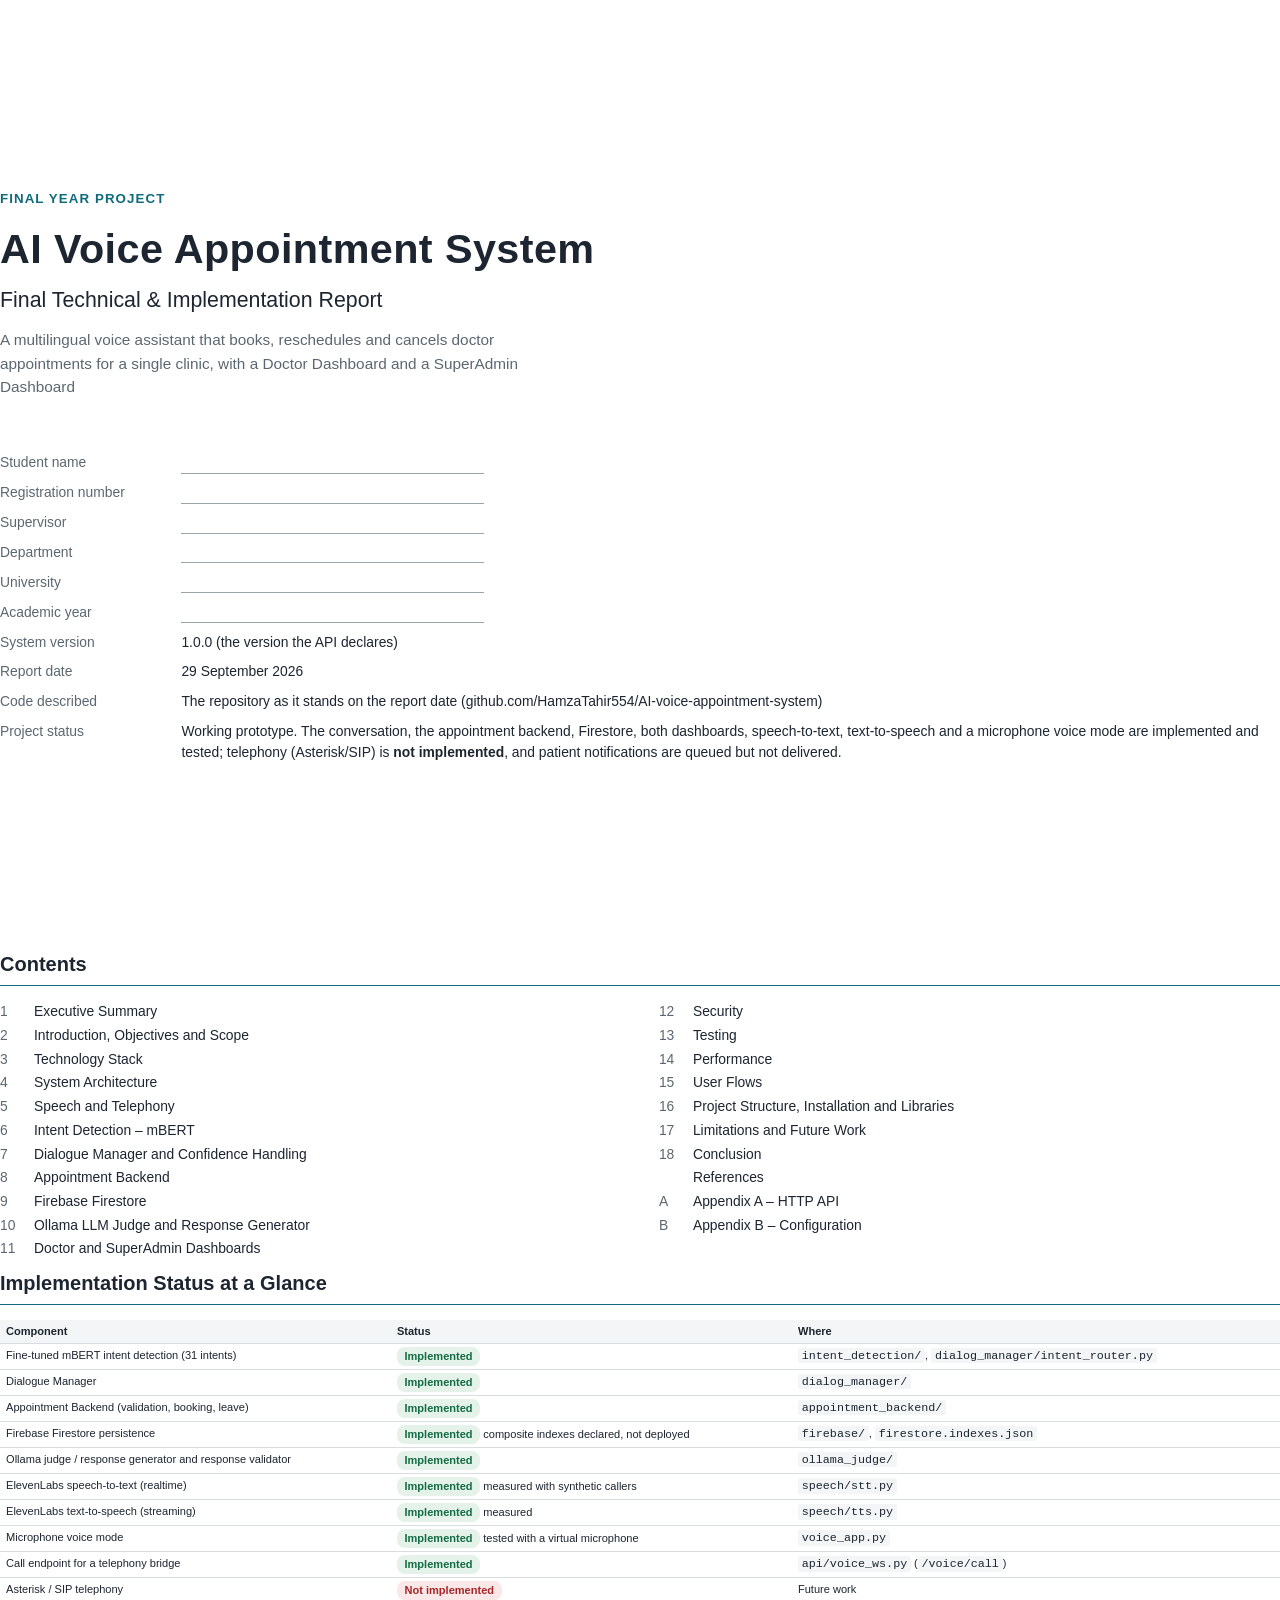
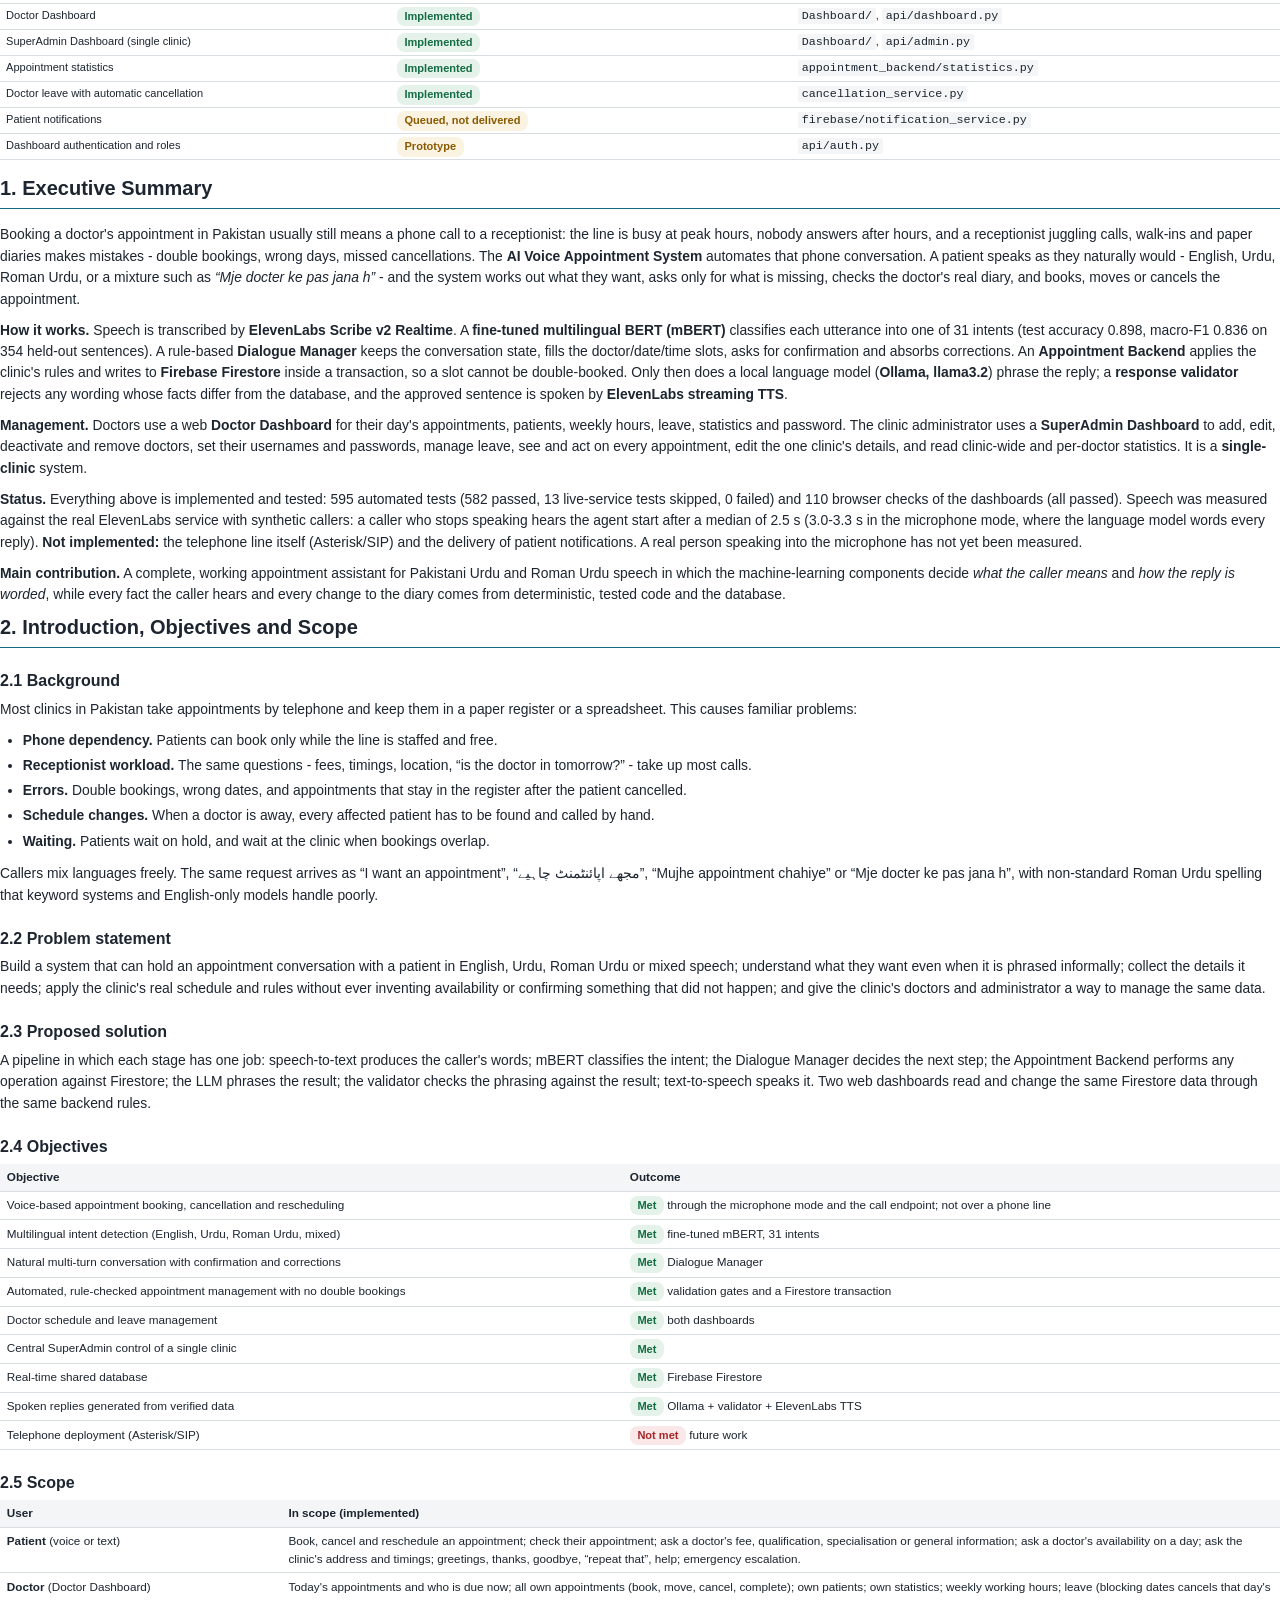
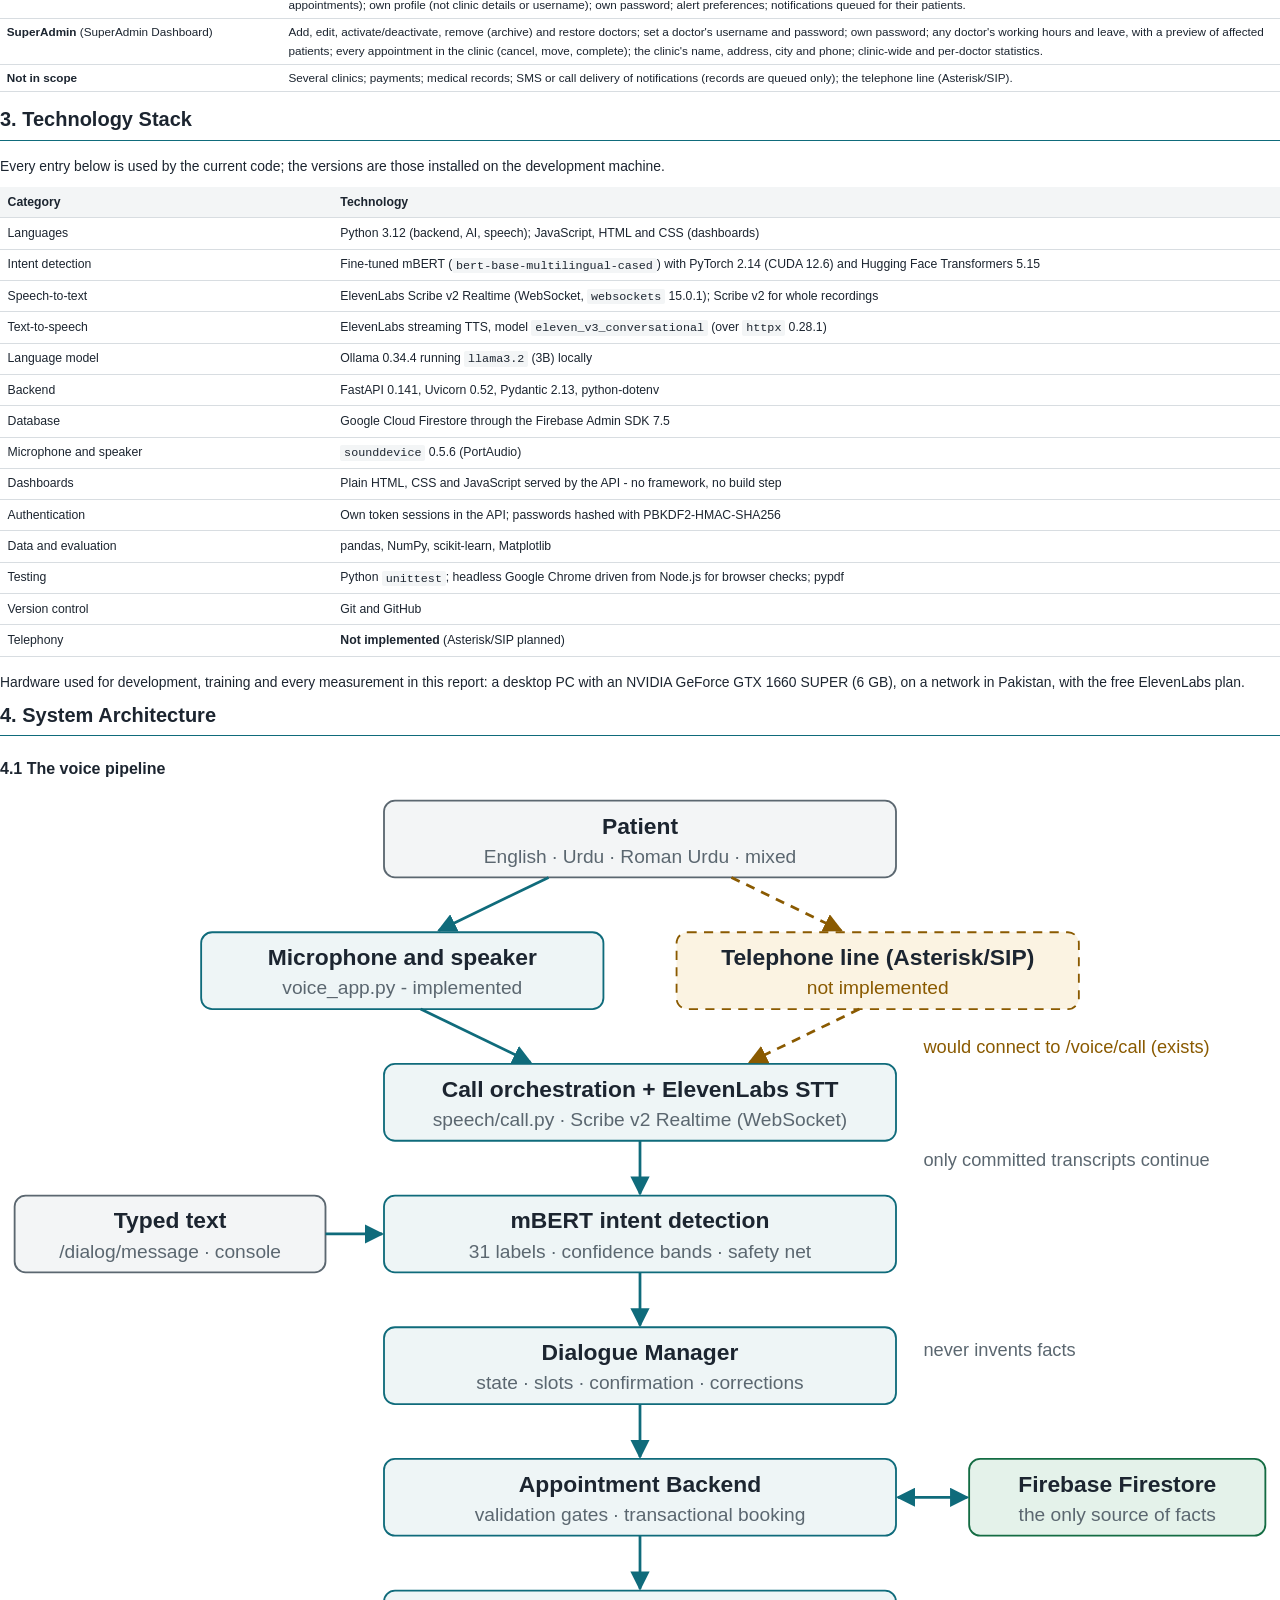
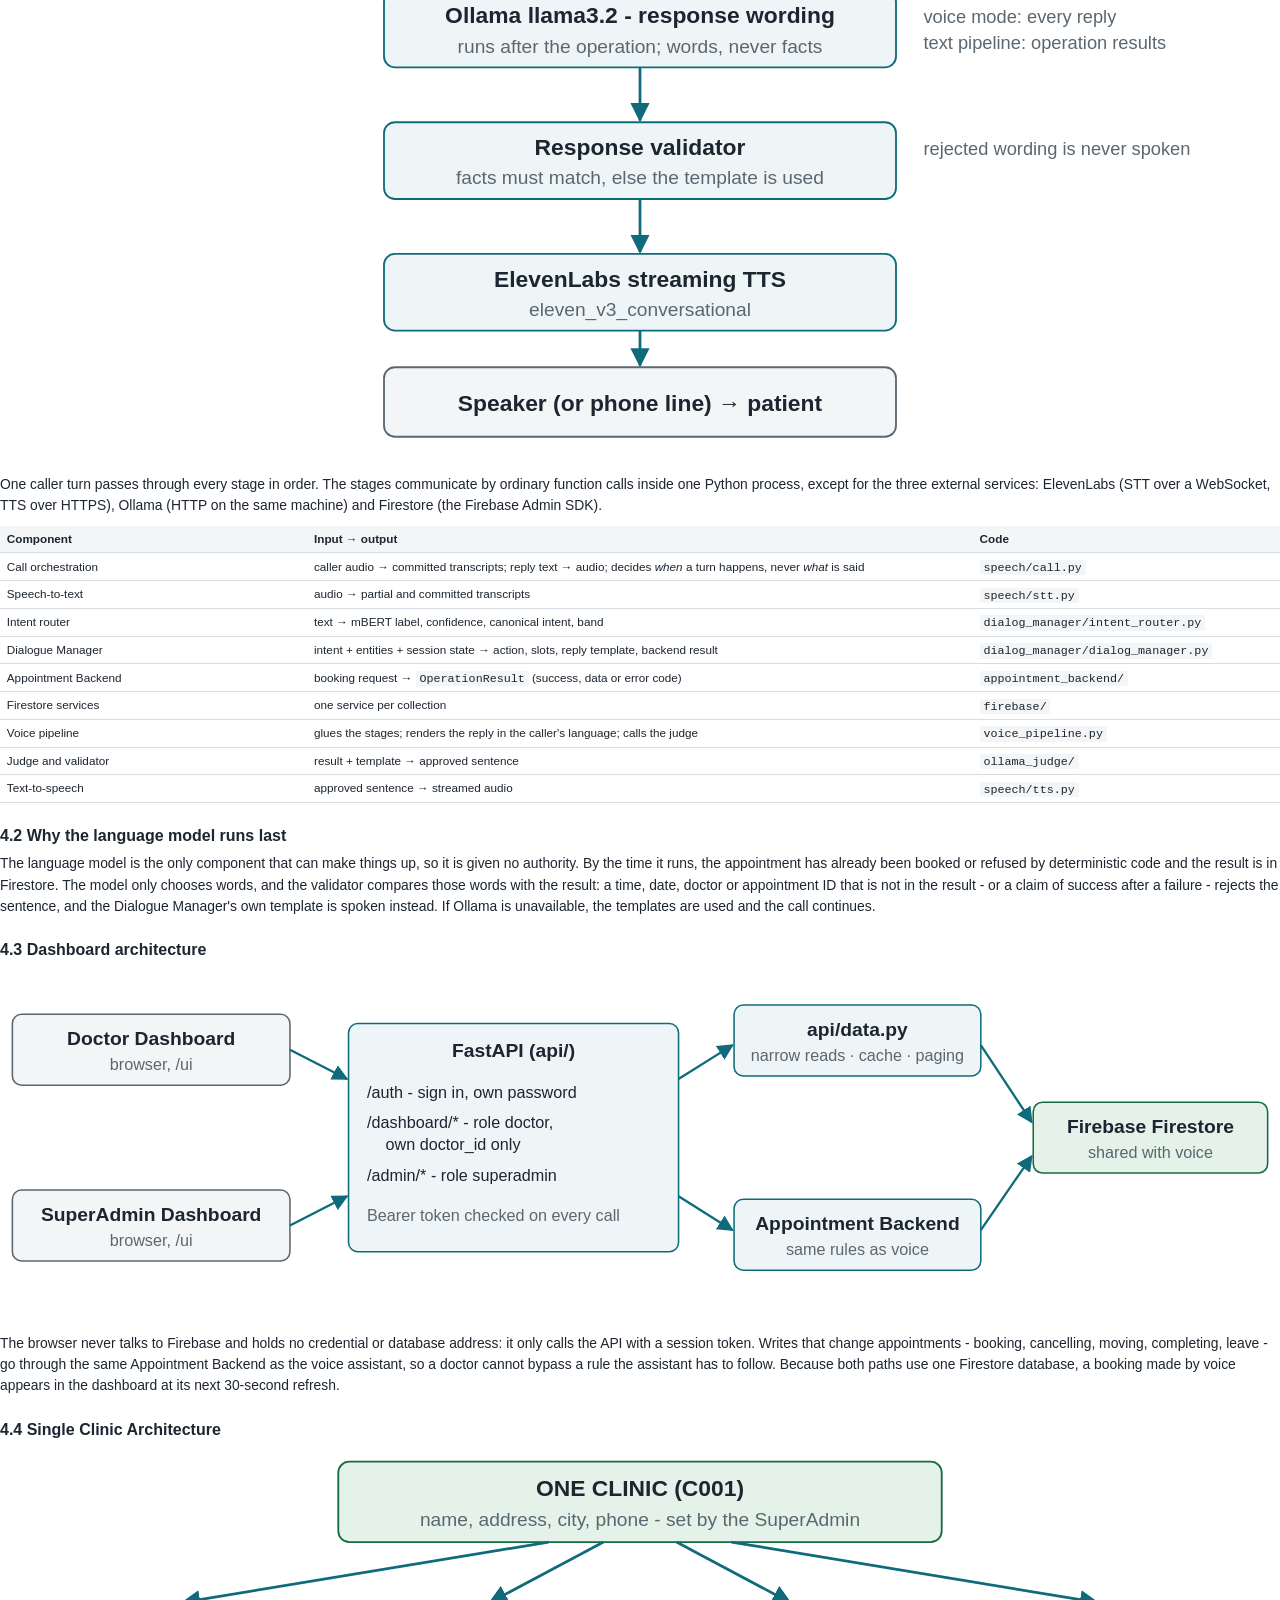
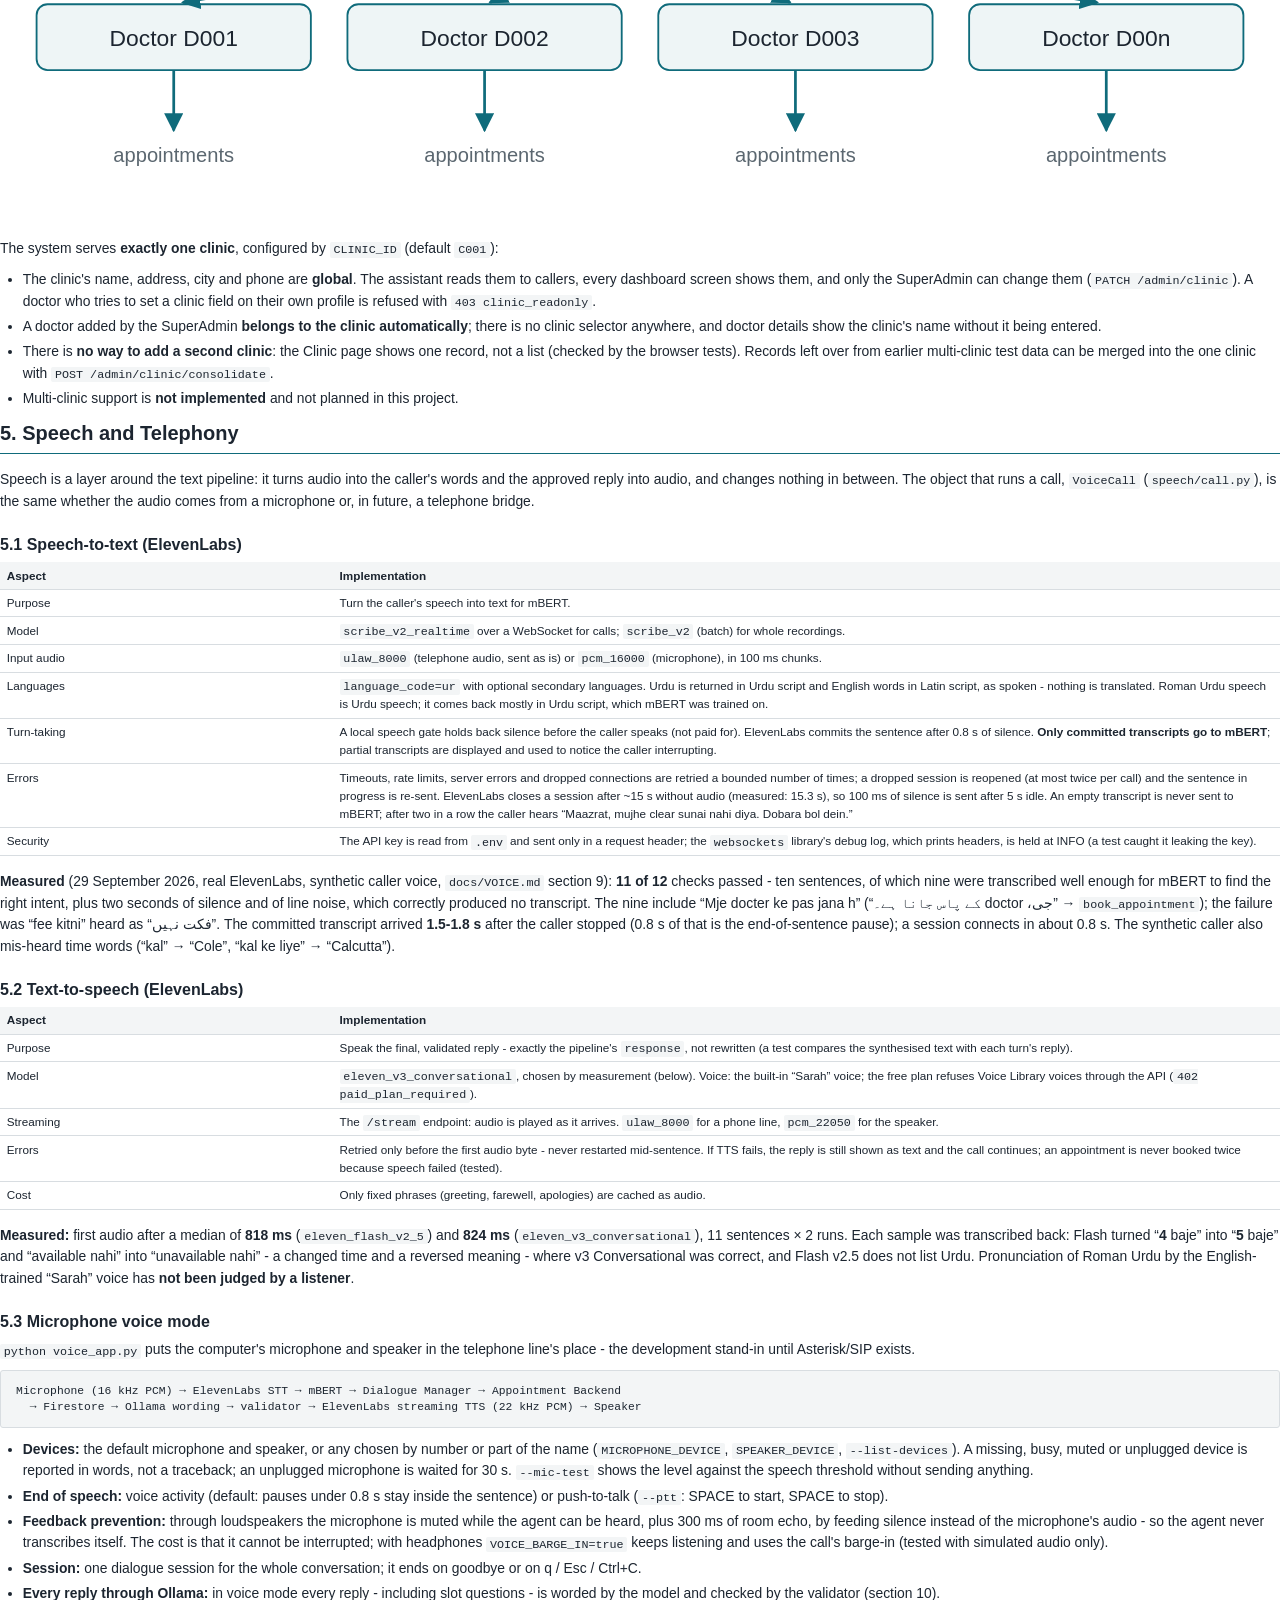
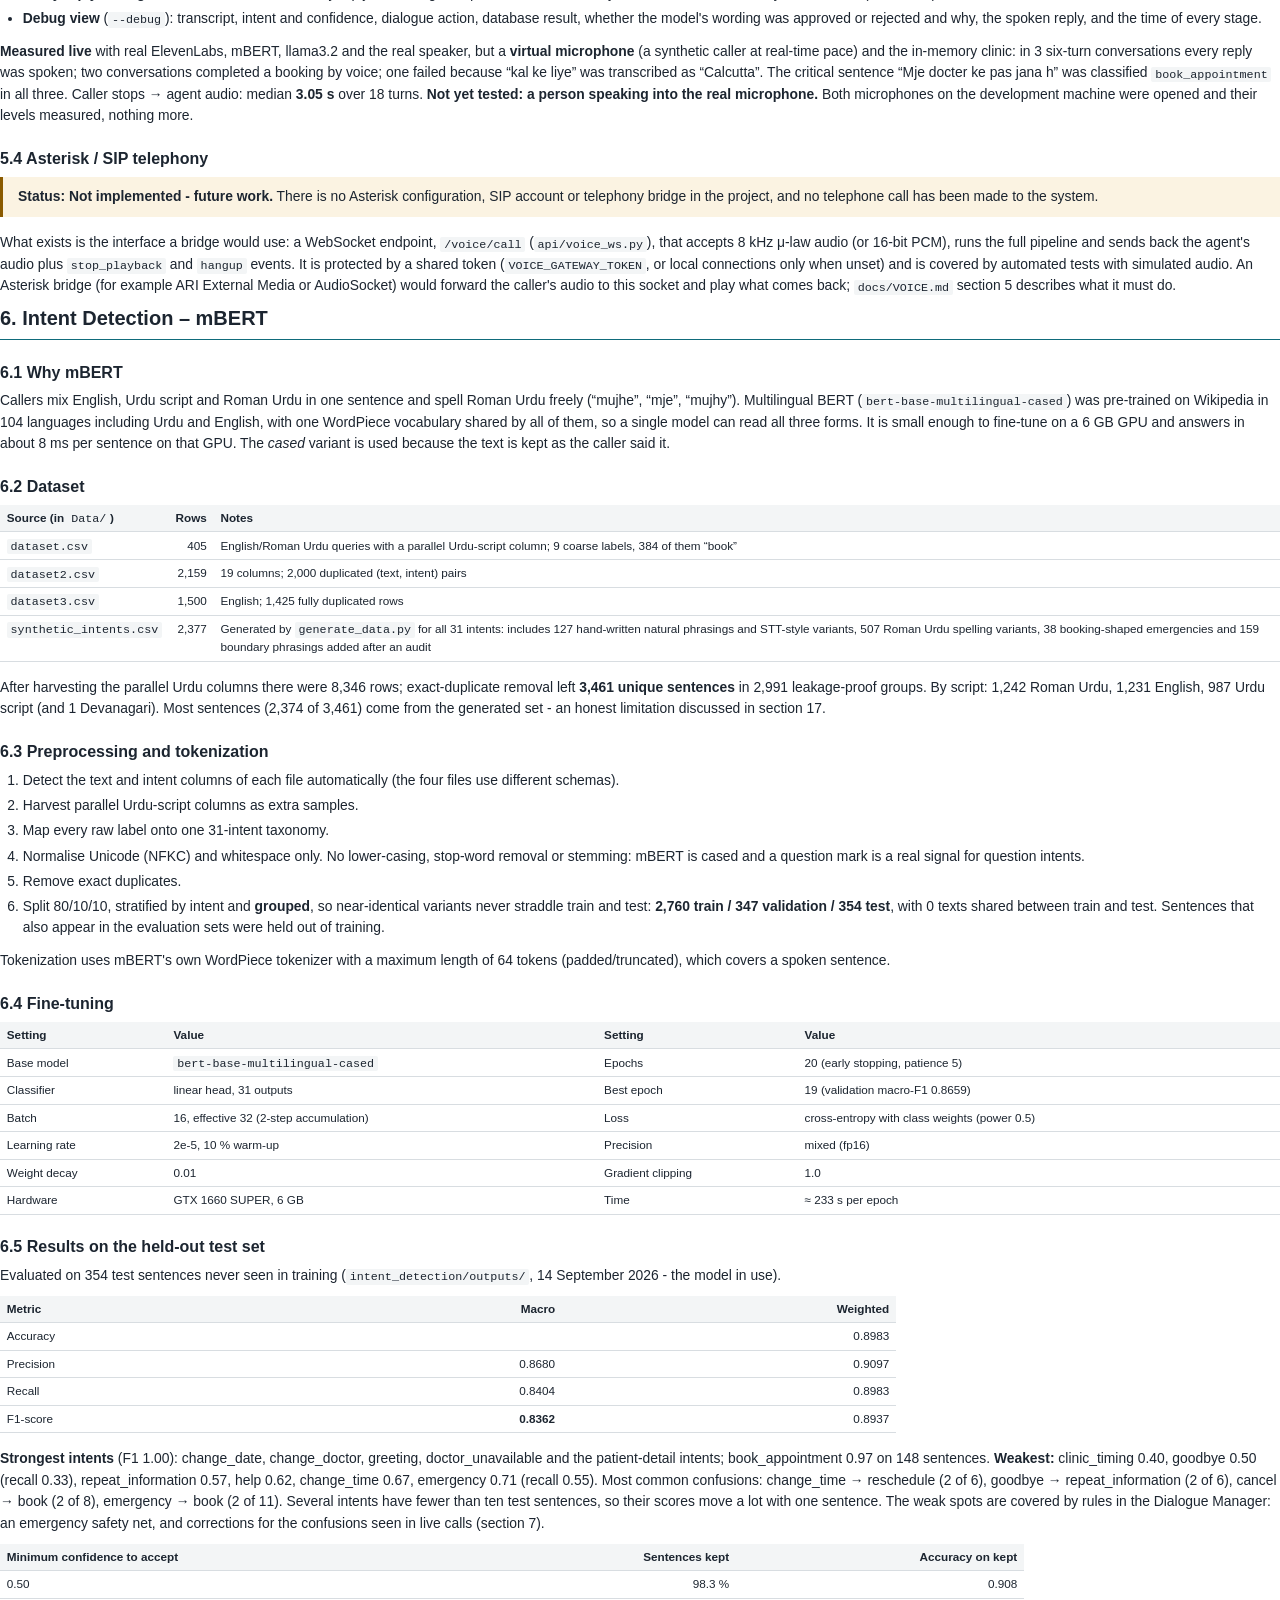
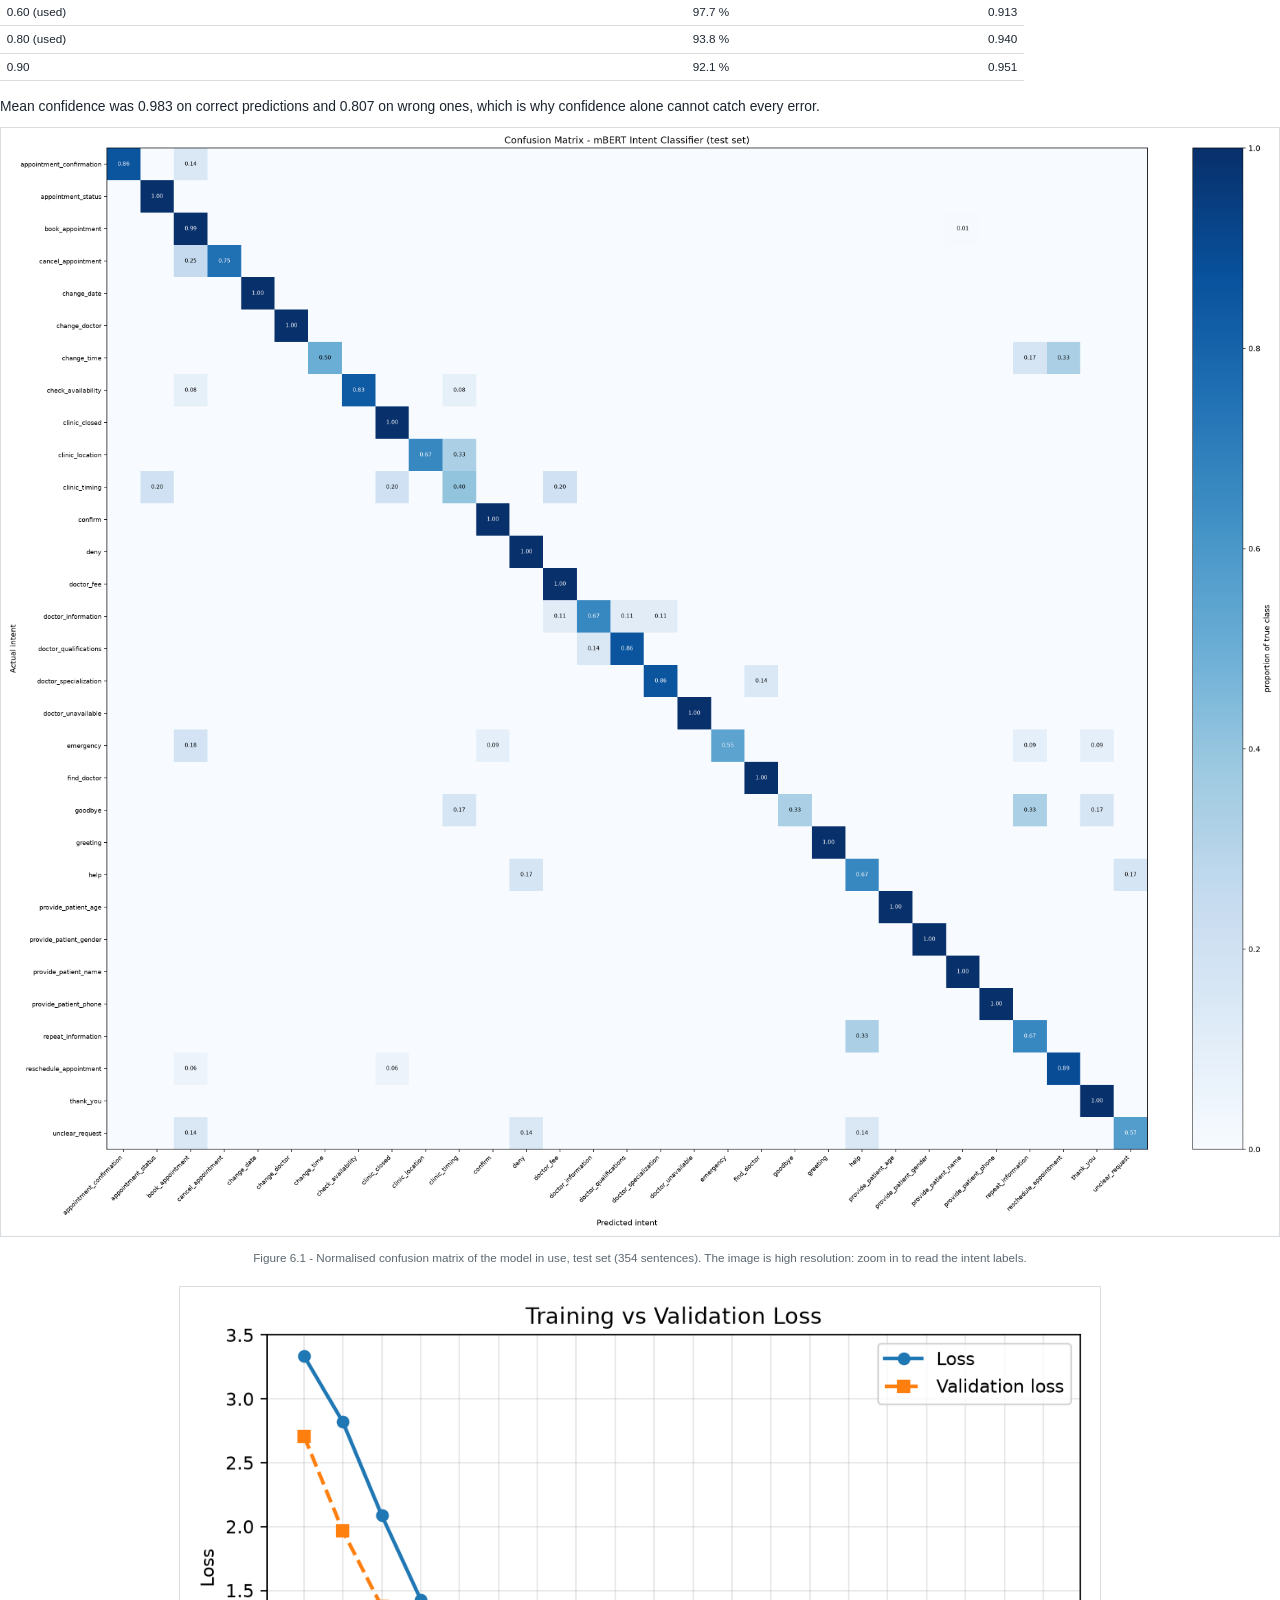
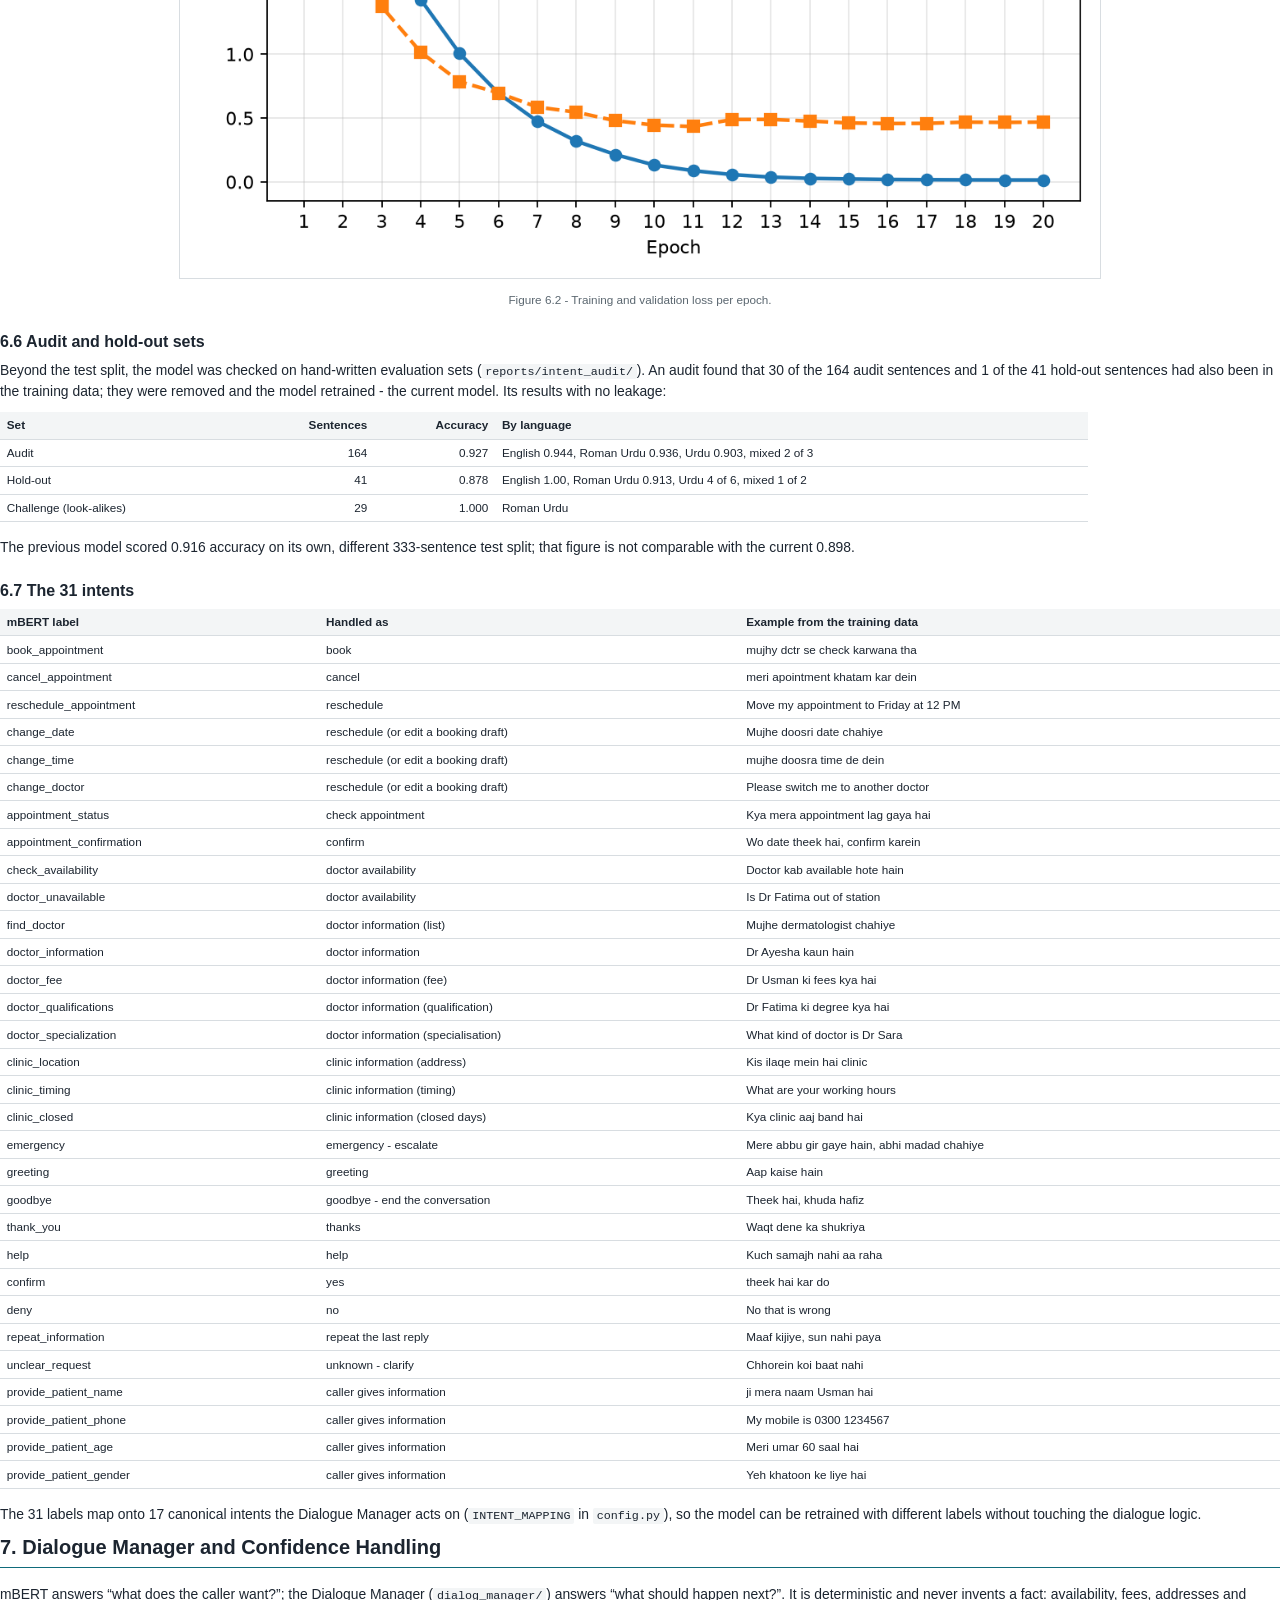
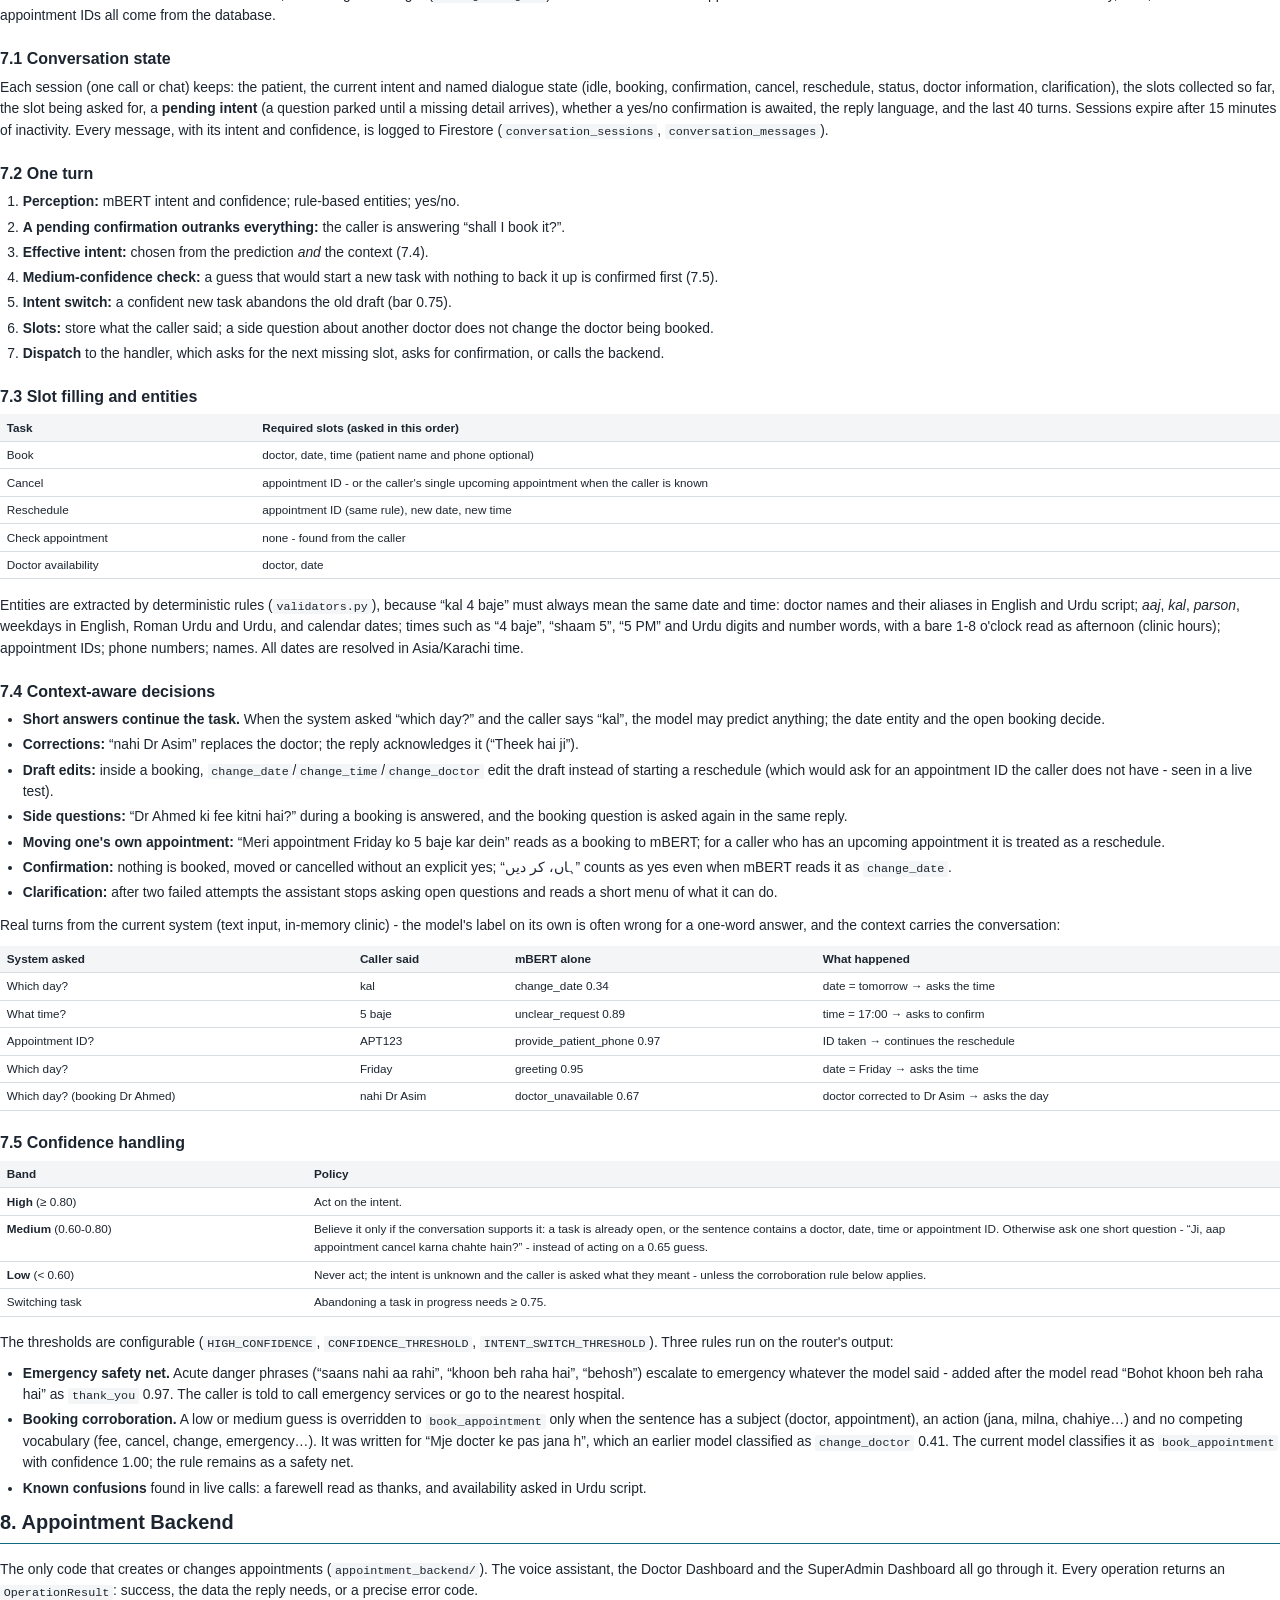
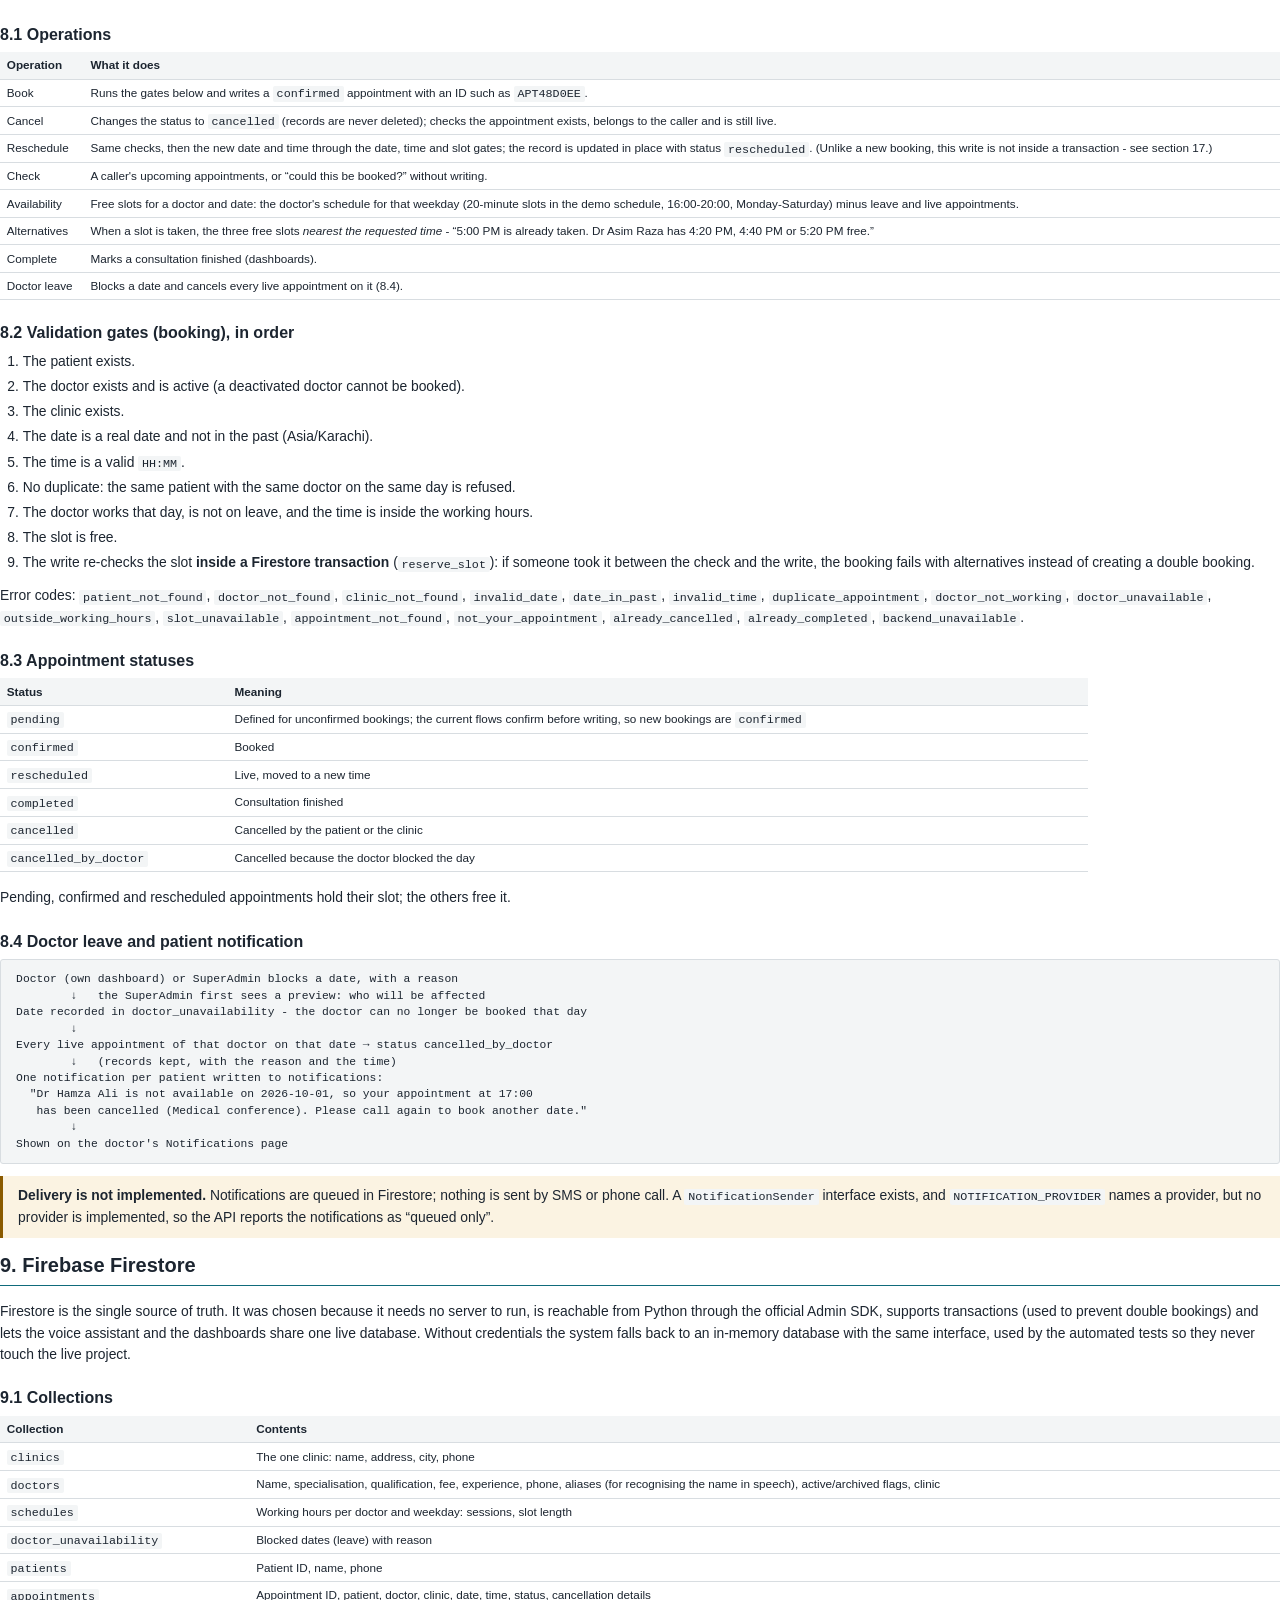
==== commit e418da47: "updated report" ====
--- a/docs/report/final_report.html
+++ b/docs/report/final_report.html
@@ -2,12 +2,12 @@
 <html lang="en">
 <head>
 <meta charset="utf-8">
-<title>AI Voice Appointment System - Final Report</title>
+<title>AI Voice Appointment System - Final Technical and Implementation Report</title>
 <style>
   /* Print layout for headless Chrome: A4, page numbers in the margin box. */
   @page {
     size: A4;
-    margin: 22mm 20mm 22mm 20mm;
+    margin: 20mm 19mm 20mm 19mm;
     @bottom-center {
       content: counter(page);
       font: 9pt "Segoe UI", Arial, sans-serif;
@@ -22,128 +22,111 @@
     --line: #d8dde1;
     --soft: #f3f5f6;
     --accent: #0f6b7b;
+    --accent-soft: #eef5f6;
     --warn: #8a5a00;
     --warn-bg: #fbf3e2;
     --bad: #a5272a;
+    --good: #146c43;
   }
   * { box-sizing: border-box; }
   html { -webkit-print-color-adjust: exact; print-color-adjust: exact; }
-  body {
-    font: 10.5pt/1.55 "Segoe UI", "Calibri", Arial, sans-serif;
-    color: var(--ink);
-    margin: 0;
-  }
+  body { font: 10.4pt/1.55 "Segoe UI", "Calibri", Arial, sans-serif; color: var(--ink); margin: 0; }
   h1, h2, h3, h4 { font-weight: 600; line-height: 1.25; color: var(--ink); }
   h1 { font-size: 20pt; margin: 0 0 6mm; }
   h2 {
-    font-size: 15pt;
-    margin: 0 0 4mm;
-    padding-bottom: 2mm;
-    border-bottom: 1.5px solid var(--accent);
-    break-before: page;
+    font-size: 15pt; margin: 0 0 4mm; padding-bottom: 2mm;
+    border-bottom: 1.5px solid var(--accent); break-before: page;
   }
-  h3 { font-size: 12pt; margin: 6mm 0 2mm; }
-  h4 { font-size: 10.5pt; margin: 4mm 0 1.5mm; color: var(--muted); }
+  h3 { font-size: 12pt; margin: 6mm 0 2mm; break-after: avoid; }
+  h4 { font-size: 10.4pt; margin: 4mm 0 1.5mm; color: var(--muted); break-after: avoid; }
   p { margin: 0 0 2.5mm; }
   ul, ol { margin: 0 0 3mm; padding-left: 6mm; }
   li { margin-bottom: 1mm; }
-  code, .mono { font: 9pt/1.4 Consolas, "Courier New", monospace; }
+  code, .mono { font: 8.8pt/1.4 Consolas, "Courier New", monospace; }
   code { background: var(--soft); padding: 0.2mm 1mm; border-radius: 2px; }
   pre {
-    font: 8.6pt/1.45 Consolas, "Courier New", monospace;
-    background: var(--soft);
-    border: 1px solid var(--line);
-    border-radius: 3px;
-    padding: 3mm 4mm;
-    margin: 0 0 3mm;
-    white-space: pre-wrap;
-    break-inside: avoid;
+    font: 8.5pt/1.45 Consolas, "Courier New", monospace;
+    background: var(--soft); border: 1px solid var(--line); border-radius: 3px;
+    padding: 3mm 4mm; margin: 0 0 3mm; white-space: pre-wrap; break-inside: avoid;
   }
-  table {
-    width: 100%;
-    border-collapse: collapse;
-    margin: 1mm 0 4mm;
-    font-size: 9.4pt;
-    break-inside: auto;
-  }
-  th, td {
-    text-align: left;
-    padding: 1.6mm 2.2mm;
-    border-bottom: 1px solid var(--line);
-    vertical-align: top;
-  }
+  table { width: 100%; border-collapse: collapse; margin: 1mm 0 4mm; font-size: 9.2pt; break-inside: auto; }
+  th, td { text-align: left; padding: 1.5mm 2mm; border-bottom: 1px solid var(--line); vertical-align: top; }
   th { background: var(--soft); font-weight: 600; }
   tr { break-inside: avoid; }
-  td.num, th.num { text-align: right; font-variant-numeric: tabular-nums; }
+  td.num, th.num { text-align: right; font-variant-numeric: tabular-nums; white-space: nowrap; }
+  table.compact { font-size: 8.8pt; }
+  table.compact th, table.compact td { padding: 1.1mm 1.8mm; }
   figure { margin: 2mm 0 5mm; break-inside: avoid; text-align: center; }
   figure img { max-width: 100%; border: 1px solid var(--line); }
-  figcaption { font-size: 9pt; color: var(--muted); margin-top: 1.5mm; }
+  figure.shot img { width: 90%; }
+  figcaption { font-size: 8.8pt; color: var(--muted); margin-top: 1.5mm; }
   .note {
-    border-left: 3px solid var(--accent);
-    background: #eef5f6;
-    padding: 2.5mm 4mm;
-    margin: 2mm 0 4mm;
-    break-inside: avoid;
+    border-left: 3px solid var(--accent); background: var(--accent-soft);
+    padding: 2.5mm 4mm; margin: 2mm 0 4mm; break-inside: avoid;
   }
   .status {
-    border-left: 3px solid var(--warn);
-    background: var(--warn-bg);
-    padding: 2.5mm 4mm;
-    margin: 2mm 0 4mm;
-    break-inside: avoid;
+    border-left: 3px solid var(--warn); background: var(--warn-bg);
+    padding: 2.5mm 4mm; margin: 2mm 0 4mm; break-inside: avoid;
   }
   .pill {
-    display: inline-block;
-    font-size: 8.5pt;
-    font-weight: 600;
-    padding: 0.3mm 2mm;
-    border-radius: 8px;
-    white-space: nowrap;
+    display: inline-block; font-size: 8.3pt; font-weight: 600;
+    padding: 0.3mm 2mm; border-radius: 8px; white-space: nowrap;
   }
-  .pill.yes { background: #e4f2ea; color: #146c43; }
+  .pill.yes { background: #e4f2ea; color: var(--good); }
   .pill.no { background: #fae7e7; color: var(--bad); }
   .pill.part { background: var(--warn-bg); color: var(--warn); }
+  .ur { font-family: "Segoe UI", "Nirmala UI", Arial, sans-serif; unicode-bidi: isolate; }
 
   /* title page */
-  .cover {
-    height: 250mm;
-    display: flex;
-    flex-direction: column;
-    justify-content: center;
-  }
+  .cover { height: 252mm; display: flex; flex-direction: column; justify-content: center; }
   .cover .kicker { color: var(--accent); font-weight: 600; letter-spacing: 0.08em;
                    text-transform: uppercase; font-size: 10pt; }
-  .cover h1 { font-size: 30pt; margin: 4mm 0 3mm; }
-  .cover .sub { font-size: 13pt; color: var(--muted); margin-bottom: 18mm; }
-  .cover dl { display: grid; grid-template-columns: 38mm 1fr; gap: 2mm 4mm;
-              font-size: 10.5pt; margin: 0; }
+  .cover h1 { font-size: 31pt; margin: 4mm 0 2mm; letter-spacing: 0.01em; }
+  .cover .title2 { font-size: 16pt; color: var(--ink); margin-bottom: 3mm; }
+  .cover .sub { font-size: 11.5pt; color: var(--muted); margin-bottom: 14mm; max-width: 150mm; }
+  .cover dl { display: grid; grid-template-columns: 44mm 1fr; gap: 2.2mm 4mm; font-size: 10.4pt; margin: 0; }
   .cover dt { color: var(--muted); }
   .cover dd { margin: 0; }
+  .blank { display: inline-block; min-width: 80mm; border-bottom: 1px solid #9aa4ab; color: #9aa4ab; font-size: 9pt; }
 
   .toc ol { list-style: none; padding: 0; columns: 2; column-gap: 10mm; }
-  .toc li { margin: 0 0 1.4mm; break-inside: avoid; }
+  .toc li { margin: 0 0 0.6mm; break-inside: avoid; }
+  .toc table.compact th, .toc table.compact td { padding: 0.75mm 1.6mm; font-size: 8.3pt; }
+  .dense li { margin-bottom: 0.4mm; }
   .toc .n { display: inline-block; width: 9mm; color: var(--muted); }
 
   .diagram { break-inside: avoid; margin: 2mm 0 5mm; }
   .diagram svg { width: 100%; height: auto; }
+  .diagram text { font-family: "Segoe UI", Arial, sans-serif; }
+  .keep { break-inside: avoid; }
 </style>
 </head>
 <body>
 
 <!-- ============================================================== cover -->
 <section class="cover">
-  <div class="kicker">Final Year Project &middot; Final Report</div>
+  <div class="kicker">Final Year Project</div>
   <h1>AI Voice Appointment System</h1>
-  <div class="sub">A multilingual conversational assistant that books, changes and
-    cancels doctor appointments, with a doctor dashboard and a clinic
-    administration panel</div>
+  <div class="title2">Final Technical &amp; Implementation Report</div>
+  <div class="sub">A multilingual voice assistant that books, reschedules and cancels
+    doctor appointments for a single clinic, with a Doctor Dashboard and a
+    SuperAdmin Dashboard</div>
   <dl>
-    <dt>Report date</dt><dd>25 September 2026</dd>
-    <dt>Languages served</dt><dd>English, Urdu, Roman Urdu and mixed speech</dd>
-    <dt>Repository</dt><dd>github.com/HamzaTahir554/AI-voice-appointment-system</dd>
-    <dt>Scope of this report</dt><dd>What is implemented in the repository at the date
-      above. Components that were planned but are not implemented are stated
-      as such.</dd>
+    <dt>Student name</dt><dd><span class="blank">&nbsp;</span></dd>
+    <dt>Registration number</dt><dd><span class="blank">&nbsp;</span></dd>
+    <dt>Supervisor</dt><dd><span class="blank">&nbsp;</span></dd>
+    <dt>Department</dt><dd><span class="blank">&nbsp;</span></dd>
+    <dt>University</dt><dd><span class="blank">&nbsp;</span></dd>
+    <dt>Academic year</dt><dd><span class="blank">&nbsp;</span></dd>
+    <dt>System version</dt><dd>1.0.0 (the version the API declares)</dd>
+    <dt>Report date</dt><dd>29 September 2026</dd>
+    <dt>Code described</dt><dd>The repository as it stands on the report date
+      (github.com/HamzaTahir554/AI-voice-appointment-system)</dd>
+    <dt>Project status</dt><dd>Working prototype. The conversation, the appointment
+      backend, Firestore, both dashboards, speech-to-text, text-to-speech and a
+      microphone voice mode are implemented and tested; telephony
+      (Asterisk/SIP) is <strong>not implemented</strong>, and patient
+      notifications are queued but not delivered.</dd>
   </dl>
 </section>
 
@@ -151,1083 +134,1391 @@
 <section class="toc">
   <h2 style="break-before: page">Contents</h2>
   <ol>
-    <li><span class="n">1</span>Introduction</li>
-    <li><span class="n">2</span>Objectives</li>
-    <li><span class="n">3</span>System Overview</li>
+    <li><span class="n">1</span>Executive Summary</li>
+    <li><span class="n">2</span>Introduction, Objectives and Scope</li>
+    <li><span class="n">3</span>Technology Stack</li>
     <li><span class="n">4</span>System Architecture</li>
-    <li><span class="n">5</span>Intent Detection (mBERT)</li>
-    <li><span class="n">6</span>Dialogue Manager</li>
-    <li><span class="n">7</span>LLM Judge and Response Generator</li>
+    <li><span class="n">5</span>Speech and Telephony</li>
+    <li><span class="n">6</span>Intent Detection &ndash; mBERT</li>
+    <li><span class="n">7</span>Dialogue Manager and Confidence Handling</li>
     <li><span class="n">8</span>Appointment Backend</li>
-    <li><span class="n">9</span>Firebase / Database</li>
-    <li><span class="n">10</span>Doctor Dashboard</li>
-    <li><span class="n">11</span>SuperAdmin Dashboard</li>
-    <li><span class="n">12</span>Speech-to-Text (STT)</li>
-    <li><span class="n">13</span>Text-to-Speech (TTS)</li>
-    <li><span class="n">14</span>Asterisk / SIP Telephony</li>
-    <li><span class="n">15</span>Testing</li>
-    <li><span class="n">16</span>Security</li>
-    <li><span class="n">17</span>Technologies Used</li>
-    <li><span class="n">18</span>Performance Measurements</li>
-    <li><span class="n">19</span>Limitations and Future Work</li>
-    <li><span class="n">20</span>Conclusion</li>
-    <li><span class="n">A</span>Appendix A &ndash; HTTP API Reference</li>
-    <li><span class="n">B</span>Appendix B &ndash; Configuration Variables</li>
+    <li><span class="n">9</span>Firebase Firestore</li>
+    <li><span class="n">10</span>Ollama LLM Judge and Response Generator</li>
+    <li><span class="n">11</span>Doctor and SuperAdmin Dashboards</li>
+    <li><span class="n">12</span>Security</li>
+    <li><span class="n">13</span>Testing</li>
+    <li><span class="n">14</span>Performance</li>
+    <li><span class="n">15</span>User Flows</li>
+    <li><span class="n">16</span>Project Structure, Installation and Libraries</li>
+    <li><span class="n">17</span>Limitations and Future Work</li>
+    <li><span class="n">18</span>Conclusion</li>
+    <li><span class="n">&nbsp;</span>References</li>
+    <li><span class="n">A</span>Appendix A &ndash; HTTP API</li>
+    <li><span class="n">B</span>Appendix B &ndash; Configuration</li>
   </ol>
 
-  <h3>Implementation status at a glance</h3>
-  <table>
+  <h2 style="break-before: page">Implementation Status at a Glance</h2>
+  <table class="compact">
     <tr><th>Component</th><th>Status</th><th>Where</th></tr>
-    <tr><td>Fine-tuned mBERT intent detection (31 intents)</td><td><span class="pill yes">Implemented</span></td><td><code>intent_detection/</code></td></tr>
+    <tr><td>Fine-tuned mBERT intent detection (31 intents)</td><td><span class="pill yes">Implemented</span></td><td><code>intent_detection/</code>, <code>dialog_manager/intent_router.py</code></td></tr>
     <tr><td>Dialogue Manager</td><td><span class="pill yes">Implemented</span></td><td><code>dialog_manager/</code></td></tr>
-    <tr><td>LLM judge, response generator, hallucination guard (Ollama)</td><td><span class="pill yes">Implemented</span></td><td><code>ollama_judge/</code></td></tr>
-    <tr><td>Appointment Backend and HTTP API</td><td><span class="pill yes">Implemented</span></td><td><code>appointment_backend/</code>, <code>api/</code></td></tr>
-    <tr><td>Firebase Firestore persistence</td><td><span class="pill yes">Implemented</span></td><td><code>firebase/</code></td></tr>
-    <tr><td>Doctor Dashboard</td><td><span class="pill yes">Implemented</span></td><td><code>Dashboard/</code></td></tr>
+    <tr><td>Appointment Backend (validation, booking, leave)</td><td><span class="pill yes">Implemented</span></td><td><code>appointment_backend/</code></td></tr>
+    <tr><td>Firebase Firestore persistence</td><td><span class="pill yes">Implemented</span> composite indexes declared, not deployed</td><td><code>firebase/</code>, <code>firestore.indexes.json</code></td></tr>
+    <tr><td>Ollama judge / response generator and response validator</td><td><span class="pill yes">Implemented</span></td><td><code>ollama_judge/</code></td></tr>
+    <tr><td>ElevenLabs speech-to-text (realtime)</td><td><span class="pill yes">Implemented</span> measured with synthetic callers</td><td><code>speech/stt.py</code></td></tr>
+    <tr><td>ElevenLabs text-to-speech (streaming)</td><td><span class="pill yes">Implemented</span> measured</td><td><code>speech/tts.py</code></td></tr>
+    <tr><td>Microphone voice mode</td><td><span class="pill yes">Implemented</span> tested with a virtual microphone</td><td><code>voice_app.py</code></td></tr>
+    <tr><td>Call endpoint for a telephony bridge</td><td><span class="pill yes">Implemented</span></td><td><code>api/voice_ws.py</code> (<code>/voice/call</code>)</td></tr>
+    <tr><td>Asterisk / SIP telephony</td><td><span class="pill no">Not implemented</span></td><td>Future work</td></tr>
+    <tr><td>Doctor Dashboard</td><td><span class="pill yes">Implemented</span></td><td><code>Dashboard/</code>, <code>api/dashboard.py</code></td></tr>
     <tr><td>SuperAdmin Dashboard (single clinic)</td><td><span class="pill yes">Implemented</span></td><td><code>Dashboard/</code>, <code>api/admin.py</code></td></tr>
     <tr><td>Appointment statistics</td><td><span class="pill yes">Implemented</span></td><td><code>appointment_backend/statistics.py</code></td></tr>
+    <tr><td>Doctor leave with automatic cancellation</td><td><span class="pill yes">Implemented</span></td><td><code>cancellation_service.py</code></td></tr>
+    <tr><td>Patient notifications</td><td><span class="pill part">Queued, not delivered</span></td><td><code>firebase/notification_service.py</code></td></tr>
     <tr><td>Dashboard authentication and roles</td><td><span class="pill part">Prototype</span></td><td><code>api/auth.py</code></td></tr>
-    <tr><td>Patient notifications</td><td><span class="pill part">Queued, not delivered</span></td><td><code>firebase/notification_service.py</code></td></tr>
-    <tr><td>Speech-to-Text</td><td><span class="pill no">Not implemented</span></td><td>&mdash;</td></tr>
-    <tr><td>Text-to-Speech</td><td><span class="pill no">Not implemented</span></td><td>&mdash;</td></tr>
-    <tr><td>Asterisk / SIP telephony</td><td><span class="pill no">Not implemented</span></td><td>&mdash;</td></tr>
   </table>
 </section>
 
 <!-- ============================================================== 1 -->
 <section>
-  <h2>1. Introduction</h2>
-
-  <h3>1.1 Project title</h3>
-  <p><strong>AI Voice Appointment System</strong> &ndash; a multilingual conversational
-    assistant for booking doctor appointments at a clinic in Pakistan.</p>
-
-  <h3>1.2 Background</h3>
-  <p>Most clinics in Pakistan take appointments by telephone. A receptionist answers,
-    checks the doctor's diary by hand or in a spreadsheet, and writes the booking
-    down. Patients speak Urdu, English, or &ndash; very often &ndash; Roman Urdu mixed
-    with English words ("Mujhe Dr Ahmed se kal 4 baje appointment chahiye"). Staff
-    time is limited, calls are missed outside opening hours, and double bookings and
-    lost cancellations are common.</p>
-
-  <h3>1.3 Problem statement</h3>
-  <p>Appointment handling needs to understand what a patient wants in the languages
-    they actually use, apply the clinic's scheduling rules consistently, and keep
-    doctors and clinic staff informed &ndash; without a person having to transcribe
-    every request.</p>
-
-  <h3>1.4 Proposed solution</h3>
-  <p>A conversational pipeline that takes what the patient says, classifies their
-    intent with a fine-tuned multilingual BERT model, runs a stateful dialogue to
-    collect the doctor, date and time, applies the clinic's rules in a dedicated
-    appointment backend, stores everything in Firebase Firestore, and phrases the
-    reply with a local large language model that is prevented from changing any
-    fact. Doctors manage their own day through a web dashboard; a clinic
-    administrator manages the doctors, the clinic and every appointment through a
-    separate administration area.</p>
-
-  <h3>1.5 Motivation</h3>
+  <h2>1. Executive Summary</h2>
+  <p>Booking a doctor's appointment in Pakistan usually still means a phone call to
+    a receptionist: the line is busy at peak hours, nobody answers after hours,
+    and a receptionist juggling calls, walk-ins and paper diaries makes mistakes -
+    double bookings, wrong days, missed cancellations. The <strong>AI Voice Appointment
+    System</strong> automates that phone conversation. A patient speaks as they
+    naturally would - English, Urdu, Roman Urdu, or a mixture such as
+    <em>&ldquo;Mje docter ke pas jana h&rdquo;</em> - and the system works out what they want, asks
+    only for what is missing, checks the doctor's real diary, and books, moves or
+    cancels the appointment.</p>
+
+  <p><strong>How it works.</strong> Speech is transcribed by <strong>ElevenLabs Scribe v2
+    Realtime</strong>. A <strong>fine-tuned multilingual BERT (mBERT)</strong> classifies each
+    utterance into one of 31 intents (test accuracy 0.898, macro-F1 0.836 on 354
+    held-out sentences). A rule-based <strong>Dialogue Manager</strong> keeps the conversation
+    state, fills the doctor/date/time slots, asks for confirmation and absorbs
+    corrections. An <strong>Appointment Backend</strong> applies the clinic's rules and writes to
+    <strong>Firebase Firestore</strong> inside a transaction, so a slot cannot be double-booked.
+    Only then does a local language model (<strong>Ollama, llama3.2</strong>) phrase the reply;
+    a <strong>response validator</strong> rejects any wording whose facts differ from the
+    database, and the approved sentence is spoken by <strong>ElevenLabs streaming TTS</strong>.</p>
+
+  <p><strong>Management.</strong> Doctors use a web <strong>Doctor Dashboard</strong> for their day's
+    appointments, patients, weekly hours, leave, statistics and password. The clinic
+    administrator uses a <strong>SuperAdmin Dashboard</strong> to add, edit, deactivate and
+    remove doctors, set their usernames and passwords, manage leave, see and act on
+    every appointment, edit the one clinic's details, and read clinic-wide and
+    per-doctor statistics. It is a <strong>single-clinic</strong> system.</p>
+
+  <p><strong>Status.</strong> Everything above is implemented and tested: 595 automated tests
+    (582 passed, 13 live-service tests skipped, 0 failed) and 110 browser checks of
+    the dashboards (all passed). Speech was measured against the real ElevenLabs
+    service with synthetic callers: a caller who stops speaking hears the agent
+    start after a median of 2.5 s (3.0-3.3 s in the microphone mode, where the
+    language model words every reply). <strong>Not implemented:</strong> the telephone line
+    itself (Asterisk/SIP) and the delivery of patient notifications. A real person
+    speaking into the microphone has not yet been measured.</p>
+
+  <p><strong>Main contribution.</strong> A complete, working appointment assistant for
+    Pakistani Urdu and Roman Urdu speech in which the machine-learning components
+    decide <em>what the caller means</em> and <em>how the reply is worded</em>, while every fact
+    the caller hears and every change to the diary comes from deterministic,
+    tested code and the database.</p>
+</section>
+
+<!-- ============================================================== 2 -->
+<section>
+  <h2>2. Introduction, Objectives and Scope</h2>
+
+  <h3>2.1 Background</h3>
+  <p>Most clinics in Pakistan take appointments by telephone and keep them in a paper
+    register or a spreadsheet. This causes familiar problems:</p>
   <ul>
-    <li>Serve patients in their own language, including Roman Urdu and code-mixed
-      speech that off-the-shelf English systems handle poorly.</li>
-    <li>Keep the rules deterministic: a language model is good at wording and bad at
-      being trusted with a diary, so the booking logic is ordinary tested code.</li>
-    <li>Give doctors and the clinic an accurate, shared view of the diary, whether an
-      appointment was made through the assistant or on the dashboard.</li>
+    <li><strong>Phone dependency.</strong> Patients can book only while the line is staffed and free.</li>
+    <li><strong>Receptionist workload.</strong> The same questions - fees, timings, location,
+      &ldquo;is the doctor in tomorrow?&rdquo; - take up most calls.</li>
+    <li><strong>Errors.</strong> Double bookings, wrong dates, and appointments that stay in the
+      register after the patient cancelled.</li>
+    <li><strong>Schedule changes.</strong> When a doctor is away, every affected patient has to be
+      found and called by hand.</li>
+    <li><strong>Waiting.</strong> Patients wait on hold, and wait at the clinic when bookings overlap.</li>
   </ul>
-
-  <div class="status"><strong>Scope note.</strong> The design targets telephone
-    calls (Asterisk/SIP, speech recognition and speech synthesis). Those three
-    stages are <strong>not implemented</strong> in this repository. The implemented
-    pipeline takes the patient's words as <em>text</em> and returns the reply as
-    <em>text</em>; Sections 12&ndash;14 describe the exact state of each.</div>
-</section>
-
-<!-- ============================================================== 2 -->
-<section>
-  <h2>2. Objectives</h2>
-  <p>The objectives below are the ones the implemented system meets.</p>
-  <ol>
-    <li><strong>Understand multilingual requests.</strong> Classify a patient's
-      utterance into one of 31 intents in English, Urdu (Arabic script), Roman Urdu
-      or a mixture, using a fine-tuned mBERT model.</li>
-    <li><strong>Hold a real conversation.</strong> Track what has been said across
-      turns, ask only for missing information, confirm before acting, and recover
-      from corrections and unclear input.</li>
-    <li><strong>Enforce clinic rules in one place.</strong> Book, cancel and
-      reschedule only through a backend that validates dates, working hours,
-      doctor availability and double bookings.</li>
-    <li><strong>Persist reliably.</strong> Store patients, doctors, the clinic,
-      schedules, appointments, conversations and notifications in Firebase
-      Firestore, with an in-memory stand-in for offline development and tests.</li>
-    <li><strong>Word replies naturally but safely.</strong> Use a local LLM through
-      Ollama to phrase replies, and reject any wording that contradicts the
-      backend's result.</li>
-    <li><strong>Serve the doctors.</strong> Give each doctor a dashboard for their
-      own appointments, patients, working hours, leave, profile, notifications and
-      statistics.</li>
-    <li><strong>Serve the clinic.</strong> Give a single administrator control of
-      the one clinic, every doctor, their sign-in credentials, their leave, every
-      appointment and clinic-wide statistics.</li>
-    <li><strong>Protect access.</strong> Separate the two roles on the server, keep
-      credentials out of source code and the browser, and hash stored passwords.</li>
-  </ol>
+  <p>Callers mix languages freely. The same request arrives as &ldquo;I want an
+    appointment&rdquo;, &ldquo;<span class="ur" dir="rtl">مجھے اپائنٹمنٹ چاہیے</span>&rdquo;, &ldquo;Mujhe appointment chahiye&rdquo; or
+    &ldquo;Mje docter ke pas jana h&rdquo;, with non-standard Roman Urdu spelling that keyword
+    systems and English-only models handle poorly.</p>
+
+  <h3>2.2 Problem statement</h3>
+  <p>Build a system that can hold an appointment conversation with a patient in
+    English, Urdu, Roman Urdu or mixed speech; understand what they want even when
+    it is phrased informally; collect the details it needs; apply the clinic's real
+    schedule and rules without ever inventing availability or confirming something
+    that did not happen; and give the clinic's doctors and administrator a way to
+    manage the same data.</p>
+
+  <h3>2.3 Proposed solution</h3>
+  <p>A pipeline in which each stage has one job: speech-to-text produces the
+    caller's words; mBERT classifies the intent; the Dialogue Manager decides the
+    next step; the Appointment Backend performs any operation against Firestore;
+    the LLM phrases the result; the validator checks the phrasing against the
+    result; text-to-speech speaks it. Two web dashboards read and change the same
+    Firestore data through the same backend rules.</p>
+
+  <h3>2.4 Objectives</h3>
+  <table class="compact">
+    <tr><th>Objective</th><th>Outcome</th></tr>
+    <tr><td>Voice-based appointment booking, cancellation and rescheduling</td><td><span class="pill yes">Met</span> through the microphone mode and the call endpoint; not over a phone line</td></tr>
+    <tr><td>Multilingual intent detection (English, Urdu, Roman Urdu, mixed)</td><td><span class="pill yes">Met</span> fine-tuned mBERT, 31 intents</td></tr>
+    <tr><td>Natural multi-turn conversation with confirmation and corrections</td><td><span class="pill yes">Met</span> Dialogue Manager</td></tr>
+    <tr><td>Automated, rule-checked appointment management with no double bookings</td><td><span class="pill yes">Met</span> validation gates and a Firestore transaction</td></tr>
+    <tr><td>Doctor schedule and leave management</td><td><span class="pill yes">Met</span> both dashboards</td></tr>
+    <tr><td>Central SuperAdmin control of a single clinic</td><td><span class="pill yes">Met</span></td></tr>
+    <tr><td>Real-time shared database</td><td><span class="pill yes">Met</span> Firebase Firestore</td></tr>
+    <tr><td>Spoken replies generated from verified data</td><td><span class="pill yes">Met</span> Ollama + validator + ElevenLabs TTS</td></tr>
+    <tr><td>Telephone deployment (Asterisk/SIP)</td><td><span class="pill no">Not met</span> future work</td></tr>
+  </table>
+
+  <h3>2.5 Scope</h3>
+  <table class="compact">
+    <tr><th style="width:22%">User</th><th>In scope (implemented)</th></tr>
+    <tr><td><strong>Patient</strong> (voice or text)</td><td>Book, cancel and reschedule an appointment; check their appointment; ask a doctor's fee, qualification, specialisation or general information; ask a doctor's availability on a day; ask the clinic's address and timings; greetings, thanks, goodbye, &ldquo;repeat that&rdquo;, help; emergency escalation.</td></tr>
+    <tr><td><strong>Doctor</strong> (Doctor Dashboard)</td><td>Today's appointments and who is due now; all own appointments (book, move, cancel, complete); own patients; own statistics; weekly working hours; leave (blocking dates cancels that day's appointments); own profile (not clinic details or username); own password; alert preferences; notifications queued for their patients.</td></tr>
+    <tr><td><strong>SuperAdmin</strong> (SuperAdmin Dashboard)</td><td>Add, edit, activate/deactivate, remove (archive) and restore doctors; set a doctor's username and password; own password; any doctor's working hours and leave, with a preview of affected patients; every appointment in the clinic (cancel, move, complete); the clinic's name, address, city and phone; clinic-wide and per-doctor statistics.</td></tr>
+    <tr><td><strong>Not in scope</strong></td><td>Several clinics; payments; medical records; SMS or call delivery of notifications (records are queued only); the telephone line (Asterisk/SIP).</td></tr>
+  </table>
 </section>
 
 <!-- ============================================================== 3 -->
 <section>
-  <h2>3. System Overview</h2>
-  <p>The intended end-to-end flow, and what exists today:</p>
-
+  <h2>3. Technology Stack</h2>
+  <p>Every entry below is used by the current code; the versions are those installed
+    on the development machine.</p>
+  <table>
+    <tr><th style="width:26%">Category</th><th>Technology</th></tr>
+    <tr><td>Languages</td><td>Python 3.12 (backend, AI, speech); JavaScript, HTML and CSS (dashboards)</td></tr>
+    <tr><td>Intent detection</td><td>Fine-tuned mBERT (<code>bert-base-multilingual-cased</code>) with PyTorch 2.14 (CUDA 12.6) and Hugging Face Transformers 5.15</td></tr>
+    <tr><td>Speech-to-text</td><td>ElevenLabs Scribe v2 Realtime (WebSocket, <code>websockets</code> 15.0.1); Scribe v2 for whole recordings</td></tr>
+    <tr><td>Text-to-speech</td><td>ElevenLabs streaming TTS, model <code>eleven_v3_conversational</code> (over <code>httpx</code> 0.28.1)</td></tr>
+    <tr><td>Language model</td><td>Ollama 0.34.4 running <code>llama3.2</code> (3B) locally</td></tr>
+    <tr><td>Backend</td><td>FastAPI 0.141, Uvicorn 0.52, Pydantic 2.13, python-dotenv</td></tr>
+    <tr><td>Database</td><td>Google Cloud Firestore through the Firebase Admin SDK 7.5</td></tr>
+    <tr><td>Microphone and speaker</td><td><code>sounddevice</code> 0.5.6 (PortAudio)</td></tr>
+    <tr><td>Dashboards</td><td>Plain HTML, CSS and JavaScript served by the API - no framework, no build step</td></tr>
+    <tr><td>Authentication</td><td>Own token sessions in the API; passwords hashed with PBKDF2-HMAC-SHA256</td></tr>
+    <tr><td>Data and evaluation</td><td>pandas, NumPy, scikit-learn, Matplotlib</td></tr>
+    <tr><td>Testing</td><td>Python <code>unittest</code>; headless Google Chrome driven from Node.js for browser checks; pypdf</td></tr>
+    <tr><td>Version control</td><td>Git and GitHub</td></tr>
+    <tr><td>Telephony</td><td><strong>Not implemented</strong> (Asterisk/SIP planned)</td></tr>
+  </table>
+  <p>Hardware used for development, training and every measurement in this report:
+    a desktop PC with an NVIDIA GeForce GTX 1660 SUPER (6 GB), on a network in
+    Pakistan, with the free ElevenLabs plan.</p>
+</section>
+
+<!-- ============================================================== 4 -->
+<section>
+  <h2>4. System Architecture</h2>
+
+  <h3>4.1 The voice pipeline</h3>
   <div class="diagram">
-  <svg viewBox="0 0 760 330" xmlns="http://www.w3.org/2000/svg" font-family="Segoe UI, Arial" font-size="12">
+  <svg viewBox="0 0 700 690" xmlns="http://www.w3.org/2000/svg" role="img" aria-label="Voice pipeline">
     <defs>
-      <marker id="arrow" viewBox="0 0 10 10" refX="9" refY="5" markerWidth="7" markerHeight="7" orient="auto-start-reverse">
-        <path d="M0,0 L10,5 L0,10 z" fill="#5b6770"/>
+      <marker id="arr" viewBox="0 0 10 10" refX="9" refY="5" markerWidth="7" markerHeight="7" orient="auto-start-reverse">
+        <path d="M0,0 L10,5 L0,10 z" fill="#0f6b7b"/>
+      </marker>
+      <marker id="arrw" viewBox="0 0 10 10" refX="9" refY="5" markerWidth="7" markerHeight="7" orient="auto-start-reverse">
+        <path d="M0,0 L10,5 L0,10 z" fill="#8a5a00"/>
       </marker>
     </defs>
-    <!-- row 1: not implemented -->
-    <g>
-      <rect x="10" y="20" width="120" height="46" rx="4" fill="#fff" stroke="#a5272a" stroke-dasharray="5 4"/>
-      <text x="70" y="40" text-anchor="middle" font-weight="600">Patient call</text>
-      <text x="70" y="56" text-anchor="middle" fill="#a5272a" font-size="10">not implemented</text>
-      <rect x="160" y="20" width="120" height="46" rx="4" fill="#fff" stroke="#a5272a" stroke-dasharray="5 4"/>
-      <text x="220" y="40" text-anchor="middle" font-weight="600">Asterisk / SIP</text>
-      <text x="220" y="56" text-anchor="middle" fill="#a5272a" font-size="10">not implemented</text>
-      <rect x="310" y="20" width="120" height="46" rx="4" fill="#fff" stroke="#a5272a" stroke-dasharray="5 4"/>
-      <text x="370" y="40" text-anchor="middle" font-weight="600">Speech-to-Text</text>
-      <text x="370" y="56" text-anchor="middle" fill="#a5272a" font-size="10">not implemented</text>
-      <line x1="130" y1="43" x2="158" y2="43" stroke="#5b6770" marker-end="url(#arrow)"/>
-      <line x1="280" y1="43" x2="308" y2="43" stroke="#5b6770" marker-end="url(#arrow)"/>
+    <g font-size="12.5" fill="#1c2530">
+      <!-- patient -->
+      <rect x="210" y="8" width="280" height="42" rx="6" fill="#f3f5f6" stroke="#5b6770"/>
+      <text x="350" y="26" text-anchor="middle" font-weight="600">Patient</text>
+      <text x="350" y="42" text-anchor="middle" font-size="10.5" fill="#5b6770">English · Urdu · Roman Urdu · mixed</text>
+      <!-- inputs -->
+      <rect x="110" y="80" width="220" height="42" rx="6" fill="#eef5f6" stroke="#0f6b7b"/>
+      <text x="220" y="98" text-anchor="middle" font-weight="600">Microphone and speaker</text>
+      <text x="220" y="114" text-anchor="middle" font-size="10.5" fill="#5b6770">voice_app.py - implemented</text>
+      <rect x="370" y="80" width="220" height="42" rx="6" fill="#fbf3e2" stroke="#8a5a00" stroke-dasharray="5 4"/>
+      <text x="480" y="98" text-anchor="middle" font-weight="600">Telephone line (Asterisk/SIP)</text>
+      <text x="480" y="114" text-anchor="middle" font-size="10.5" fill="#8a5a00">not implemented</text>
+      <line x1="300" y1="50" x2="240" y2="79" stroke="#0f6b7b" stroke-width="1.5" marker-end="url(#arr)"/>
+      <line x1="400" y1="50" x2="460" y2="79" stroke="#8a5a00" stroke-width="1.5" stroke-dasharray="5 4" marker-end="url(#arrw)"/>
+      <!-- STT -->
+      <rect x="210" y="152" width="280" height="42" rx="6" fill="#eef5f6" stroke="#0f6b7b"/>
+      <text x="350" y="170" text-anchor="middle" font-weight="600">Call orchestration + ElevenLabs STT</text>
+      <text x="350" y="186" text-anchor="middle" font-size="10.5" fill="#5b6770">speech/call.py · Scribe v2 Realtime (WebSocket)</text>
+      <line x1="230" y1="122" x2="290" y2="151" stroke="#0f6b7b" stroke-width="1.5" marker-end="url(#arr)"/>
+      <line x1="470" y1="122" x2="410" y2="151" stroke="#8a5a00" stroke-width="1.5" stroke-dasharray="5 4" marker-end="url(#arrw)"/>
+      <text x="505" y="146" font-size="10" fill="#8a5a00">would connect to /voice/call (exists)</text>
+      <!-- mBERT -->
+      <rect x="210" y="224" width="280" height="42" rx="6" fill="#eef5f6" stroke="#0f6b7b"/>
+      <text x="350" y="242" text-anchor="middle" font-weight="600">mBERT intent detection</text>
+      <text x="350" y="258" text-anchor="middle" font-size="10.5" fill="#5b6770">31 labels · confidence bands · safety net</text>
+      <rect x="8" y="224" width="170" height="42" rx="6" fill="#f3f5f6" stroke="#5b6770"/>
+      <text x="93" y="242" text-anchor="middle" font-weight="600">Typed text</text>
+      <text x="93" y="258" text-anchor="middle" font-size="10.5" fill="#5b6770">/dialog/message · console</text>
+      <line x1="178" y1="245" x2="209" y2="245" stroke="#0f6b7b" stroke-width="1.5" marker-end="url(#arr)"/>
+      <!-- DM -->
+      <rect x="210" y="296" width="280" height="42" rx="6" fill="#eef5f6" stroke="#0f6b7b"/>
+      <text x="350" y="314" text-anchor="middle" font-weight="600">Dialogue Manager</text>
+      <text x="350" y="330" text-anchor="middle" font-size="10.5" fill="#5b6770">state · slots · confirmation · corrections</text>
+      <!-- backend + firestore -->
+      <rect x="210" y="368" width="280" height="42" rx="6" fill="#eef5f6" stroke="#0f6b7b"/>
+      <text x="350" y="386" text-anchor="middle" font-weight="600">Appointment Backend</text>
+      <text x="350" y="402" text-anchor="middle" font-size="10.5" fill="#5b6770">validation gates · transactional booking</text>
+      <rect x="530" y="368" width="162" height="42" rx="6" fill="#e4f2ea" stroke="#146c43"/>
+      <text x="611" y="386" text-anchor="middle" font-weight="600">Firebase Firestore</text>
+      <text x="611" y="402" text-anchor="middle" font-size="10.5" fill="#5b6770">the only source of facts</text>
+      <line x1="491" y1="389" x2="529" y2="389" stroke="#0f6b7b" stroke-width="1.5" marker-start="url(#arr)" marker-end="url(#arr)"/>
+      <!-- LLM -->
+      <rect x="210" y="440" width="280" height="42" rx="6" fill="#eef5f6" stroke="#0f6b7b"/>
+      <text x="350" y="458" text-anchor="middle" font-weight="600">Ollama llama3.2 - response wording</text>
+      <text x="350" y="474" text-anchor="middle" font-size="10.5" fill="#5b6770">runs after the operation; words, never facts</text>
+      <!-- validator -->
+      <rect x="210" y="512" width="280" height="42" rx="6" fill="#eef5f6" stroke="#0f6b7b"/>
+      <text x="350" y="530" text-anchor="middle" font-weight="600">Response validator</text>
+      <text x="350" y="546" text-anchor="middle" font-size="10.5" fill="#5b6770">facts must match, else the template is used</text>
+      <!-- TTS -->
+      <rect x="210" y="584" width="280" height="42" rx="6" fill="#eef5f6" stroke="#0f6b7b"/>
+      <text x="350" y="602" text-anchor="middle" font-weight="600">ElevenLabs streaming TTS</text>
+      <text x="350" y="618" text-anchor="middle" font-size="10.5" fill="#5b6770">eleven_v3_conversational</text>
+      <!-- out -->
+      <rect x="210" y="646" width="280" height="38" rx="6" fill="#f3f5f6" stroke="#5b6770"/>
+      <text x="350" y="670" text-anchor="middle" font-weight="600">Speaker (or phone line) → patient</text>
+      <!-- vertical arrows -->
+      <g stroke="#0f6b7b" stroke-width="1.5" marker-end="url(#arr)">
+        <line x1="350" y1="194" x2="350" y2="223"/>
+        <line x1="350" y1="266" x2="350" y2="295"/>
+        <line x1="350" y1="338" x2="350" y2="367"/>
+        <line x1="350" y1="410" x2="350" y2="439"/>
+        <line x1="350" y1="482" x2="350" y2="511"/>
+        <line x1="350" y1="554" x2="350" y2="583"/>
+        <line x1="350" y1="626" x2="350" y2="645"/>
+      </g>
+      <!-- notes -->
+      <g font-size="10" fill="#5b6770">
+        <text x="505" y="208">only committed transcripts continue</text>
+        <text x="505" y="312">never invents facts</text>
+        <text x="505" y="458">voice mode: every reply</text>
+        <text x="505" y="472">text pipeline: operation results</text>
+        <text x="505" y="530">rejected wording is never spoken</text>
+      </g>
     </g>
-    <!-- text entry point -->
-    <rect x="470" y="20" width="270" height="46" rx="4" fill="#eef5f6" stroke="#0f6b7b"/>
-    <text x="605" y="40" text-anchor="middle" font-weight="600">Text in: /dialog/message, /voice/message</text>
-    <text x="605" y="56" text-anchor="middle" fill="#5b6770" font-size="10">or voice_pipeline.py (typed turns)</text>
-    <line x1="430" y1="43" x2="468" y2="43" stroke="#a5272a" stroke-dasharray="4 3" marker-end="url(#arrow)"/>
-
-    <!-- row 2: implemented core -->
-    <rect x="30" y="120" width="150" height="50" rx="4" fill="#fff" stroke="#0f6b7b" stroke-width="1.5"/>
-    <text x="105" y="141" text-anchor="middle" font-weight="600">mBERT intent</text>
-    <text x="105" y="158" text-anchor="middle" fill="#5b6770" font-size="10">31 intents, confidence</text>
-    <rect x="215" y="120" width="150" height="50" rx="4" fill="#fff" stroke="#0f6b7b" stroke-width="1.5"/>
-    <text x="290" y="141" text-anchor="middle" font-weight="600">Dialogue Manager</text>
-    <text x="290" y="158" text-anchor="middle" fill="#5b6770" font-size="10">state, slots, confirm</text>
-    <rect x="400" y="120" width="160" height="50" rx="4" fill="#fff" stroke="#0f6b7b" stroke-width="1.5"/>
-    <text x="480" y="141" text-anchor="middle" font-weight="600">Appointment Backend</text>
-    <text x="480" y="158" text-anchor="middle" fill="#5b6770" font-size="10">rules, validation</text>
-    <rect x="595" y="120" width="145" height="50" rx="4" fill="#fff" stroke="#0f6b7b" stroke-width="1.5"/>
-    <text x="667" y="141" text-anchor="middle" font-weight="600">Firebase Firestore</text>
-    <text x="667" y="158" text-anchor="middle" fill="#5b6770" font-size="10">10 collections</text>
-    <path d="M605,66 L605,95 L105,95 L105,118" fill="none" stroke="#5b6770" marker-end="url(#arrow)"/>
-    <line x1="180" y1="145" x2="213" y2="145" stroke="#5b6770" marker-end="url(#arrow)"/>
-    <line x1="365" y1="145" x2="398" y2="145" stroke="#5b6770" marker-end="url(#arrow)"/>
-    <line x1="560" y1="145" x2="593" y2="145" stroke="#5b6770" marker-end="url(#arrow)"/>
-
-    <!-- row 3: wording and output -->
-    <rect x="215" y="220" width="220" height="50" rx="4" fill="#fff" stroke="#0f6b7b" stroke-width="1.5"/>
-    <text x="325" y="241" text-anchor="middle" font-weight="600">LLM judge + response validator</text>
-    <text x="325" y="258" text-anchor="middle" fill="#5b6770" font-size="10">Ollama llama3.2, templates as fallback</text>
-    <path d="M480,170 L480,200 L325,200 L325,218" fill="none" stroke="#5b6770" marker-end="url(#arrow)"/>
-    <rect x="470" y="220" width="130" height="50" rx="4" fill="#eef5f6" stroke="#0f6b7b"/>
-    <text x="535" y="241" text-anchor="middle" font-weight="600">Reply text out</text>
-    <text x="535" y="258" text-anchor="middle" fill="#5b6770" font-size="10">JSON response</text>
-    <line x1="435" y1="245" x2="468" y2="245" stroke="#5b6770" marker-end="url(#arrow)"/>
-    <rect x="625" y="220" width="115" height="50" rx="4" fill="#fff" stroke="#a5272a" stroke-dasharray="5 4"/>
-    <text x="682" y="241" text-anchor="middle" font-weight="600">Text-to-Speech</text>
-    <text x="682" y="258" text-anchor="middle" fill="#a5272a" font-size="10">not implemented</text>
-    <line x1="600" y1="245" x2="623" y2="245" stroke="#a5272a" stroke-dasharray="4 3" marker-end="url(#arrow)"/>
-
-    <!-- dashboards -->
-    <rect x="30" y="220" width="150" height="50" rx="4" fill="#fff" stroke="#0f6b7b" stroke-width="1.5"/>
-    <text x="105" y="241" text-anchor="middle" font-weight="600">Web dashboards</text>
-    <text x="105" y="258" text-anchor="middle" fill="#5b6770" font-size="10">doctor + SuperAdmin</text>
-    <path d="M105,218 L105,195 L400,195" fill="none" stroke="#5b6770" stroke-dasharray="2 2"/>
-    <text x="30" y="300" fill="#5b6770" font-size="10.5">Solid border: implemented. Dashed red border: designed but not implemented.</text>
-    <text x="30" y="316" fill="#5b6770" font-size="10.5">The dashboards reach the backend through the same FastAPI service (/dashboard/*, /admin/*).</text>
   </svg>
   </div>
-
-  <h3>3.1 One conversation turn, as implemented</h3>
+  <p>One caller turn passes through every stage in order. The stages communicate by
+    ordinary function calls inside one Python process, except for the three
+    external services: ElevenLabs (STT over a WebSocket, TTS over HTTPS), Ollama
+    (HTTP on the same machine) and Firestore (the Firebase Admin SDK).</p>
+  <table class="compact">
+    <tr><th style="width:24%">Component</th><th>Input → output</th><th style="width:24%">Code</th></tr>
+    <tr><td>Call orchestration</td><td>caller audio → committed transcripts; reply text → audio; decides <em>when</em> a turn happens, never <em>what</em> is said</td><td><code>speech/call.py</code></td></tr>
+    <tr><td>Speech-to-text</td><td>audio → partial and committed transcripts</td><td><code>speech/stt.py</code></td></tr>
+    <tr><td>Intent router</td><td>text → mBERT label, confidence, canonical intent, band</td><td><code>dialog_manager/intent_router.py</code></td></tr>
+    <tr><td>Dialogue Manager</td><td>intent + entities + session state → action, slots, reply template, backend result</td><td><code>dialog_manager/dialog_manager.py</code></td></tr>
+    <tr><td>Appointment Backend</td><td>booking request → <code>OperationResult</code> (success, data or error code)</td><td><code>appointment_backend/</code></td></tr>
+    <tr><td>Firestore services</td><td>one service per collection</td><td><code>firebase/</code></td></tr>
+    <tr><td>Voice pipeline</td><td>glues the stages; renders the reply in the caller's language; calls the judge</td><td><code>voice_pipeline.py</code></td></tr>
+    <tr><td>Judge and validator</td><td>result + template → approved sentence</td><td><code>ollama_judge/</code></td></tr>
+    <tr><td>Text-to-speech</td><td>approved sentence → streamed audio</td><td><code>speech/tts.py</code></td></tr>
+  </table>
+
+  <h3>4.2 Why the language model runs last</h3>
+  <p>The language model is the only component that can make things up, so it is given
+    no authority. By the time it runs, the appointment has already been booked or
+    refused by deterministic code and the result is in Firestore. The model only
+    chooses words, and the validator compares those words with the result: a time,
+    date, doctor or appointment ID that is not in the result - or a claim of
+    success after a failure - rejects the sentence, and the Dialogue Manager's own
+    template is spoken instead. If Ollama is unavailable, the templates are used
+    and the call continues.</p>
+
+  <h3>4.3 Dashboard architecture</h3>
+  <div class="diagram">
+  <svg viewBox="0 0 830 220" xmlns="http://www.w3.org/2000/svg" role="img" aria-label="Dashboard architecture">
+    <g font-size="12.5" fill="#1c2530">
+      <rect x="8" y="30" width="180" height="46" rx="6" fill="#f3f5f6" stroke="#5b6770"/>
+      <text x="98" y="50" text-anchor="middle" font-weight="600">Doctor Dashboard</text>
+      <text x="98" y="66" text-anchor="middle" font-size="10.5" fill="#5b6770">browser, /ui</text>
+      <rect x="8" y="144" width="180" height="46" rx="6" fill="#f3f5f6" stroke="#5b6770"/>
+      <text x="98" y="164" text-anchor="middle" font-weight="600">SuperAdmin Dashboard</text>
+      <text x="98" y="180" text-anchor="middle" font-size="10.5" fill="#5b6770">browser, /ui</text>
+      <rect x="226" y="36" width="214" height="148" rx="6" fill="#eef5f6" stroke="#0f6b7b"/>
+      <text x="333" y="58" text-anchor="middle" font-weight="600">FastAPI (api/)</text>
+      <text x="238" y="84" font-size="10.5">/auth - sign in, own password</text>
+      <text x="238" y="104" font-size="10.5">/dashboard/* - role doctor,</text>
+      <text x="250" y="118" font-size="10.5">own doctor_id only</text>
+      <text x="238" y="138" font-size="10.5">/admin/* - role superadmin</text>
+      <text x="238" y="164" font-size="10.5" fill="#5b6770">Bearer token checked on every call</text>
+      <rect x="476" y="24" width="160" height="46" rx="6" fill="#eef5f6" stroke="#0f6b7b"/>
+      <text x="556" y="44" text-anchor="middle" font-weight="600">api/data.py</text>
+      <text x="556" y="60" text-anchor="middle" font-size="10.5" fill="#5b6770">narrow reads · cache · paging</text>
+      <rect x="476" y="150" width="160" height="46" rx="6" fill="#eef5f6" stroke="#0f6b7b"/>
+      <text x="556" y="170" text-anchor="middle" font-weight="600">Appointment Backend</text>
+      <text x="556" y="186" text-anchor="middle" font-size="10.5" fill="#5b6770">same rules as voice</text>
+      <rect x="670" y="87" width="152" height="46" rx="6" fill="#e4f2ea" stroke="#146c43"/>
+      <text x="746" y="107" text-anchor="middle" font-weight="600">Firebase Firestore</text>
+      <text x="746" y="123" text-anchor="middle" font-size="10.5" fill="#5b6770">shared with voice</text>
+      <g stroke="#0f6b7b" stroke-width="1.5" marker-end="url(#arr)">
+        <line x1="188" y1="53" x2="225" y2="72"/>
+        <line x1="188" y1="167" x2="225" y2="148"/>
+        <line x1="440" y1="72" x2="475" y2="50"/>
+        <line x1="440" y1="148" x2="475" y2="170"/>
+        <line x1="636" y1="50" x2="669" y2="100"/>
+        <line x1="636" y1="170" x2="669" y2="122"/>
+      </g>
+    </g>
+  </svg>
+  </div>
+  <p>The browser never talks to Firebase and holds no credential or database
+    address: it only calls the API with a session token. Writes that change
+    appointments - booking, cancelling, moving, completing, leave - go through the
+    same Appointment Backend as the voice assistant, so a doctor cannot bypass a
+    rule the assistant has to follow. Because both paths use one Firestore
+    database, a booking made by voice appears in the dashboard at its next
+    30-second refresh.</p>
+
+  <h3>4.4 Single Clinic Architecture</h3>
+  <div class="diagram">
+  <svg viewBox="0 0 700 200" xmlns="http://www.w3.org/2000/svg" role="img" aria-label="One clinic, many doctors">
+    <g font-size="12.5" fill="#1c2530">
+      <rect x="185" y="8" width="330" height="44" rx="6" fill="#e4f2ea" stroke="#146c43"/>
+      <text x="350" y="27" text-anchor="middle" font-weight="600">ONE CLINIC (C001)</text>
+      <text x="350" y="43" text-anchor="middle" font-size="10.5" fill="#5b6770">name, address, city, phone - set by the SuperAdmin</text>
+      <g fill="#eef5f6" stroke="#0f6b7b">
+        <rect x="20" y="86" width="150" height="36" rx="6"/><rect x="190" y="86" width="150" height="36" rx="6"/>
+        <rect x="360" y="86" width="150" height="36" rx="6"/><rect x="530" y="86" width="150" height="36" rx="6"/>
+      </g>
+      <text x="95" y="109" text-anchor="middle">Doctor D001</text><text x="265" y="109" text-anchor="middle">Doctor D002</text>
+      <text x="435" y="109" text-anchor="middle">Doctor D003</text><text x="605" y="109" text-anchor="middle">Doctor D00n</text>
+      <g stroke="#0f6b7b" stroke-width="1.5" marker-end="url(#arr)">
+        <line x1="300" y1="52" x2="100" y2="85"/><line x1="330" y1="52" x2="268" y2="85"/>
+        <line x1="370" y1="52" x2="432" y2="85"/><line x1="400" y1="52" x2="600" y2="85"/>
+        <line x1="95" y1="122" x2="95" y2="155"/><line x1="265" y1="122" x2="265" y2="155"/>
+        <line x1="435" y1="122" x2="435" y2="155"/><line x1="605" y1="122" x2="605" y2="155"/>
+      </g>
+      <g font-size="11" fill="#5b6770" text-anchor="middle">
+        <text x="95" y="172">appointments</text><text x="265" y="172">appointments</text>
+        <text x="435" y="172">appointments</text><text x="605" y="172">appointments</text>
+      </g>
+    </g>
+  </svg>
+  </div>
+  <p>The system serves <strong>exactly one clinic</strong>, configured by <code>CLINIC_ID</code>
+    (default <code>C001</code>):</p>
+  <ul>
+    <li>The clinic's name, address, city and phone are <strong>global</strong>. The assistant
+      reads them to callers, every dashboard screen shows them, and only the
+      SuperAdmin can change them (<code>PATCH /admin/clinic</code>). A doctor who tries to
+      set a clinic field on their own profile is refused with <code>403 clinic_readonly</code>.</li>
+    <li>A doctor added by the SuperAdmin <strong>belongs to the clinic automatically</strong>;
+      there is no clinic selector anywhere, and doctor details show the clinic's
+      name without it being entered.</li>
+    <li>There is <strong>no way to add a second clinic</strong>: the Clinic page shows one
+      record, not a list (checked by the browser tests). Records left over from
+      earlier multi-clinic test data can be merged into the one clinic with
+      <code>POST /admin/clinic/consolidate</code>.</li>
+    <li>Multi-clinic support is <strong>not implemented</strong> and not planned in this project.</li>
+  </ul>
+</section>
+
+<!-- ============================================================== 5 -->
+<section>
+  <h2>5. Speech and Telephony</h2>
+  <p>Speech is a layer around the text pipeline: it turns audio into the
+    caller's words and the approved reply into audio, and changes nothing in
+    between. The object that runs a call, <code>VoiceCall</code> (<code>speech/call.py</code>),
+    is the same whether the audio comes from a microphone or, in future, a
+    telephone bridge.</p>
+
+  <h3>5.1 Speech-to-text (ElevenLabs)</h3>
+  <table class="compact">
+    <tr><th style="width:26%">Aspect</th><th>Implementation</th></tr>
+    <tr><td>Purpose</td><td>Turn the caller's speech into text for mBERT.</td></tr>
+    <tr><td>Model</td><td><code>scribe_v2_realtime</code> over a WebSocket for calls; <code>scribe_v2</code> (batch) for whole recordings.</td></tr>
+    <tr><td>Input audio</td><td><code>ulaw_8000</code> (telephone audio, sent as is) or <code>pcm_16000</code> (microphone), in 100 ms chunks.</td></tr>
+    <tr><td>Languages</td><td><code>language_code=ur</code> with optional secondary languages. Urdu is returned in Urdu script and English words in Latin script, as spoken - nothing is translated. Roman Urdu speech is Urdu speech; it comes back mostly in Urdu script, which mBERT was trained on.</td></tr>
+    <tr><td>Turn-taking</td><td>A local speech gate holds back silence before the caller speaks (not paid for). ElevenLabs commits the sentence after 0.8 s of silence. <strong>Only committed transcripts go to mBERT</strong>; partial transcripts are displayed and used to notice the caller interrupting.</td></tr>
+    <tr><td>Errors</td><td>Timeouts, rate limits, server errors and dropped connections are retried a bounded number of times; a dropped session is reopened (at most twice per call) and the sentence in progress is re-sent. ElevenLabs closes a session after ~15 s without audio (measured: 15.3 s), so 100 ms of silence is sent after 5 s idle. An empty transcript is never sent to mBERT; after two in a row the caller hears &ldquo;Maazrat, mujhe clear sunai nahi diya. Dobara bol dein.&rdquo;</td></tr>
+    <tr><td>Security</td><td>The API key is read from <code>.env</code> and sent only in a request header; the <code>websockets</code> library's debug log, which prints headers, is held at INFO (a test caught it leaking the key).</td></tr>
+  </table>
+  <p><strong>Measured</strong> (29 September 2026, real ElevenLabs, synthetic caller voice,
+    <code>docs/VOICE.md</code> section 9): <strong>11 of 12</strong> checks passed - ten
+    sentences, of which nine were transcribed well enough for mBERT to find the
+    right intent, plus two seconds of silence and of line noise, which correctly
+    produced no transcript. The nine include &ldquo;Mje docter ke pas jana h&rdquo;
+    (&ldquo;<span class="ur" dir="rtl">جی، doctor کے پاس جانا ہے۔</span>&rdquo; → <code>book_appointment</code>); the
+    failure was &ldquo;fee kitni&rdquo; heard as &ldquo;<span class="ur" dir="rtl">فکت نہیں</span>&rdquo;. The committed transcript arrived <strong>1.5-1.8 s</strong>
+    after the caller stopped (0.8 s of that is the end-of-sentence pause); a session
+    connects in about 0.8 s. The synthetic caller also mis-heard time words
+    (&ldquo;kal&rdquo; → &ldquo;Cole&rdquo;, &ldquo;kal ke liye&rdquo; → &ldquo;Calcutta&rdquo;).</p>
+
+  <h3>5.2 Text-to-speech (ElevenLabs)</h3>
+  <table class="compact">
+    <tr><th style="width:26%">Aspect</th><th>Implementation</th></tr>
+    <tr><td>Purpose</td><td>Speak the final, validated reply - exactly the pipeline's <code>response</code>, not rewritten (a test compares the synthesised text with each turn's reply).</td></tr>
+    <tr><td>Model</td><td><code>eleven_v3_conversational</code>, chosen by measurement (below). Voice: the built-in &ldquo;Sarah&rdquo; voice; the free plan refuses Voice Library voices through the API (<code>402 paid_plan_required</code>).</td></tr>
+    <tr><td>Streaming</td><td>The <code>/stream</code> endpoint: audio is played as it arrives. <code>ulaw_8000</code> for a phone line, <code>pcm_22050</code> for the speaker.</td></tr>
+    <tr><td>Errors</td><td>Retried only before the first audio byte - never restarted mid-sentence. If TTS fails, the reply is still shown as text and the call continues; an appointment is never booked twice because speech failed (tested).</td></tr>
+    <tr><td>Cost</td><td>Only fixed phrases (greeting, farewell, apologies) are cached as audio.</td></tr>
+  </table>
+  <p><strong>Measured:</strong> first audio after a median of <strong>818 ms</strong>
+    (<code>eleven_flash_v2_5</code>) and <strong>824 ms</strong> (<code>eleven_v3_conversational</code>),
+    11 sentences × 2 runs. Each sample was transcribed back: Flash turned
+    &ldquo;<strong>4</strong> baje&rdquo; into &ldquo;<strong>5</strong> baje&rdquo; and &ldquo;available nahi&rdquo; into
+    &ldquo;unavailable nahi&rdquo; - a changed time and a reversed meaning - where v3
+    Conversational was correct, and Flash v2.5 does not list Urdu. Pronunciation
+    of Roman Urdu by the English-trained &ldquo;Sarah&rdquo; voice has <strong>not been judged by a
+    listener</strong>.</p>
+
+  <h3>5.3 Microphone voice mode</h3>
+  <p><code>python voice_app.py</code> puts the computer's microphone and speaker in the
+    telephone line's place - the development stand-in until Asterisk/SIP exists.</p>
+  <pre>Microphone (16 kHz PCM) → ElevenLabs STT → mBERT → Dialogue Manager → Appointment Backend
+  → Firestore → Ollama wording → validator → ElevenLabs streaming TTS (22 kHz PCM) → Speaker</pre>
+  <ul>
+    <li><strong>Devices:</strong> the default microphone and speaker, or any chosen by number or
+      part of the name (<code>MICROPHONE_DEVICE</code>, <code>SPEAKER_DEVICE</code>,
+      <code>--list-devices</code>). A missing, busy, muted or unplugged device is reported in
+      words, not a traceback; an unplugged microphone is waited for 30 s.
+      <code>--mic-test</code> shows the level against the speech threshold without sending anything.</li>
+    <li><strong>End of speech:</strong> voice activity (default: pauses under 0.8 s stay inside the
+      sentence) or push-to-talk (<code>--ptt</code>: SPACE to start, SPACE to stop).</li>
+    <li><strong>Feedback prevention:</strong> through loudspeakers the microphone is muted while the
+      agent can be heard, plus 300 ms of room echo, by feeding silence instead of
+      the microphone's audio - so the agent never transcribes itself. The cost is
+      that it cannot be interrupted; with headphones <code>VOICE_BARGE_IN=true</code> keeps
+      listening and uses the call's barge-in (tested with simulated audio only).</li>
+    <li><strong>Session:</strong> one dialogue session for the whole conversation; it ends on
+      goodbye or on q / Esc / Ctrl+C.</li>
+    <li><strong>Every reply through Ollama:</strong> in voice mode every reply - including slot
+      questions - is worded by the model and checked by the validator (section 10).</li>
+    <li><strong>Debug view</strong> (<code>--debug</code>): transcript, intent and confidence,
+      dialogue action, database result, whether the model's wording was approved
+      or rejected and why, the spoken reply, and the time of every stage.</li>
+  </ul>
+  <p><strong>Measured live</strong> with real ElevenLabs, mBERT, llama3.2 and the real
+    speaker, but a <strong>virtual microphone</strong> (a synthetic caller at real-time pace)
+    and the in-memory clinic: in 3 six-turn conversations every reply was spoken;
+    two conversations completed a booking by voice; one failed because &ldquo;kal ke
+    liye&rdquo; was transcribed as &ldquo;Calcutta&rdquo;. The critical sentence &ldquo;Mje docter ke pas
+    jana h&rdquo; was classified <code>book_appointment</code> in all three. Caller stops →
+    agent audio: median <strong>3.05 s</strong> over 18 turns. <strong>Not yet tested: a person
+    speaking into the real microphone.</strong> Both microphones on the development
+    machine were opened and their levels measured, nothing more.</p>
+
+  <h3>5.4 Asterisk / SIP telephony</h3>
+  <div class="status"><strong>Status: Not implemented - future work.</strong> There is no
+    Asterisk configuration, SIP account or telephony bridge in the project, and no
+    telephone call has been made to the system.</div>
+  <p>What exists is the interface a bridge would use: a WebSocket endpoint,
+    <code>/voice/call</code> (<code>api/voice_ws.py</code>), that accepts 8 kHz μ-law audio
+    (or 16-bit PCM), runs the full pipeline and sends back the agent's audio plus
+    <code>stop_playback</code> and <code>hangup</code> events. It is protected by a shared token
+    (<code>VOICE_GATEWAY_TOKEN</code>, or local connections only when unset) and is covered
+    by automated tests with simulated audio. An Asterisk bridge (for example ARI
+    External Media or AudioSocket) would forward the caller's audio to this socket
+    and play what comes back; <code>docs/VOICE.md</code> section 5 describes what it must do.</p>
+</section>
+
+<!-- ============================================================== 6 -->
+<section>
+  <h2>6. Intent Detection &ndash; mBERT</h2>
+
+  <h3>6.1 Why mBERT</h3>
+  <p>Callers mix English, Urdu script and Roman Urdu in one sentence and spell
+    Roman Urdu freely (&ldquo;mujhe&rdquo;, &ldquo;mje&rdquo;, &ldquo;mujhy&rdquo;). Multilingual BERT
+    (<code>bert-base-multilingual-cased</code>) was pre-trained on Wikipedia in 104
+    languages including Urdu and English, with one WordPiece vocabulary shared by
+    all of them, so a single model can read all three forms. It is small enough to
+    fine-tune on a 6 GB GPU and answers in about 8 ms per sentence on that GPU. The
+    <em>cased</em> variant is used because the text is kept as the caller said it.</p>
+
+  <h3>6.2 Dataset</h3>
+  <table class="compact">
+    <tr><th>Source (in <code>Data/</code>)</th><th class="num">Rows</th><th>Notes</th></tr>
+    <tr><td><code>dataset.csv</code></td><td class="num">405</td><td>English/Roman Urdu queries with a parallel Urdu-script column; 9 coarse labels, 384 of them &ldquo;book&rdquo;</td></tr>
+    <tr><td><code>dataset2.csv</code></td><td class="num">2,159</td><td>19 columns; 2,000 duplicated (text, intent) pairs</td></tr>
+    <tr><td><code>dataset3.csv</code></td><td class="num">1,500</td><td>English; 1,425 fully duplicated rows</td></tr>
+    <tr><td><code>synthetic_intents.csv</code></td><td class="num">2,377</td><td>Generated by <code>generate_data.py</code> for all 31 intents: includes 127 hand-written natural phrasings and STT-style variants, 507 Roman Urdu spelling variants, 38 booking-shaped emergencies and 159 boundary phrasings added after an audit</td></tr>
+  </table>
+  <p>After harvesting the parallel Urdu columns there were 8,346 rows; exact-duplicate
+    removal left <strong>3,461 unique sentences</strong> in 2,991 leakage-proof groups. By
+    script: 1,242 Roman Urdu, 1,231 English, 987 Urdu script (and 1 Devanagari).
+    Most sentences (2,374 of 3,461) come from the generated set - an honest
+    limitation discussed in section 17.</p>
+
+  <h3>6.3 Preprocessing and tokenization</h3>
   <ol>
-    <li>The patient's words arrive as text at <code>POST /dialog/message</code>
-      (or <code>/voice/message</code>, or the interactive <code>voice_pipeline.py</code>).</li>
-    <li>The <strong>intent router</strong> runs the fine-tuned mBERT classifier and
-      returns an intent and a confidence.</li>
-    <li>The <strong>Dialogue Manager</strong> updates the session state, extracts
-      entities (doctor, date, time, appointment ID, patient details), and decides the
-      next action: ask for a missing slot, check availability, ask for confirmation,
-      or act.</li>
-    <li>Only after confirmation does it call the <strong>Appointment Backend</strong>,
-      which validates the request and reads or writes <strong>Firestore</strong>.</li>
-    <li>The backend's result goes to the <strong>Ollama judge</strong>, which phrases
-      a reply in the caller's language. The <strong>response validator</strong>
-      rejects any wording whose times, dates or IDs differ from the result, in which
-      case a deterministic template is used instead.</li>
-    <li>The reply is returned as text, together with the intent, confidence, action
-      and slot state.</li>
+    <li>Detect the text and intent columns of each file automatically (the four files use different schemas).</li>
+    <li>Harvest parallel Urdu-script columns as extra samples.</li>
+    <li>Map every raw label onto one 31-intent taxonomy.</li>
+    <li>Normalise Unicode (NFKC) and whitespace only. No lower-casing, stop-word removal or stemming: mBERT is cased and a question mark is a real signal for question intents.</li>
+    <li>Remove exact duplicates.</li>
+    <li>Split 80/10/10, stratified by intent and <strong>grouped</strong>, so near-identical variants never straddle train and test: <strong>2,760 train / 347 validation / 354 test</strong>, with 0 texts shared between train and test. Sentences that also appear in the evaluation sets were held out of training.</li>
   </ol>
-  <p>Every appointment written this way appears in the doctor's dashboard and the
-    administrator's views, because both read the same Firestore collections through
-    the same backend.</p>
-</section>
-
-<!-- ============================================================== 4 -->
-<section>
-  <h2>4. System Architecture</h2>
-  <p>The system is one Python code base served by a single FastAPI process, plus a
-    static web front end served by that process at <code>/ui</code>. There is one
-    backend: the voice pipeline and both dashboards call the same Appointment
-    Backend and the same Firestore data layer.</p>
-
-  <table>
-    <tr><th>Layer</th><th>Package</th><th>Responsibility</th></tr>
-    <tr><td>Configuration</td><td><code>config.py</code></td><td>Every tunable value, read from environment variables with safe defaults; statuses, actions and collection names.</td></tr>
-    <tr><td>Intent detection</td><td><code>intent_detection/</code></td><td>Data preparation, training, evaluation and inference for the mBERT classifier.</td></tr>
-    <tr><td>Dialogue</td><td><code>dialog_manager/</code></td><td>Session state, slot filling, entity validation, semantic fallback for low confidence, emergency escalation.</td></tr>
-    <tr><td>Wording</td><td><code>ollama_judge/</code></td><td>Ollama client, prompts, language handling, spoken templates, response validator.</td></tr>
-    <tr><td>Business rules</td><td><code>appointment_backend/</code></td><td>Booking, cancellation, rescheduling, availability, validation, doctor leave cascade, statistics.</td></tr>
-    <tr><td>Persistence</td><td><code>firebase/</code></td><td>Repository abstraction over Firestore (and an in-memory equivalent), one service per collection.</td></tr>
-    <tr><td>HTTP service</td><td><code>api/</code></td><td>FastAPI application, dialogue and voice endpoints, dashboard and administration APIs, authentication.</td></tr>
-    <tr><td>Front end</td><td><code>Dashboard/</code></td><td>Plain HTML, CSS and JavaScript dashboards for doctors and the administrator.</td></tr>
-    <tr><td>Entry points</td><td><code>voice_pipeline.py</code>, <code>scripts/</code></td><td>Interactive console pipeline, demo, evaluation, performance and Firebase checks, test runner, report builder.</td></tr>
-  </table>
-
-  <h3>4.1 How the components communicate</h3>
-  <ul>
-    <li><strong>In-process calls.</strong> Within the API process, the Dialogue
-      Manager calls the intent router, the Appointment Backend and the Ollama judge
-      as ordinary Python objects.</li>
-    <li><strong>HTTP to Ollama.</strong> The judge calls the local Ollama server's
-      REST API with <code>httpx</code> (default <code>http://localhost:11434</code>).</li>
-    <li><strong>Firebase Admin SDK.</strong> The <code>firebase/</code> repository
-      talks to Firestore with the server-side Admin SDK. The browser never talks to
-      Firebase directly.</li>
-    <li><strong>HTTP from the browser.</strong> The dashboards call
-      <code>/auth/*</code>, <code>/dashboard/*</code> and <code>/admin/*</code> with a
-      bearer token; every call is scoped on the server to the signed-in role.</li>
-    <li><strong>One result shape.</strong> Every backend operation returns an
-      <code>OperationResult</code> (<code>success</code>, <code>operation</code>,
-      <code>appointment_id</code>, <code>status</code>, <code>data</code>,
-      <code>error</code>), which the API maps to HTTP status codes (404, 403, 400,
-      409, 503).</li>
-  </ul>
-
-  <h3>4.2 Why the language model is last</h3>
-  <p>By the time the LLM runs, the appointment has already been booked, refused or
-    looked up by deterministic code. The LLM can only change the wording; the
-    validator checks the wording against the result. The worst case when the model
-    misbehaves is a plainer sentence, never a wrong booking.</p>
-</section>
-
-<!-- ============================================================== 5 -->
-<section>
-  <h2>5. Intent Detection (mBERT)</h2>
-
-  <h3>5.1 Model and architecture</h3>
-  <table>
-    <tr><th>Property</th><th>Value</th></tr>
-    <tr><td>Base model</td><td><code>bert-base-multilingual-cased</code> (mBERT)</td></tr>
-    <tr><td>Head</td><td><code>BertForSequenceClassification</code> &ndash; a linear classifier over the pooled [CLS] representation</td></tr>
-    <tr><td>Encoder</td><td>12 transformer layers, hidden size 768</td></tr>
-    <tr><td>Vocabulary</td><td>119,547 WordPiece tokens (shared across 104 languages, including Urdu script)</td></tr>
-    <tr><td>Output</td><td>31 intents; softmax probability used as confidence</td></tr>
-    <tr><td>Saved model size</td><td>679 MB (<code>model.safetensors</code>)</td></tr>
-  </table>
-  <p>mBERT was chosen because one model covers English, Urdu in Arabic script and
-    Roman Urdu. The training loop is hand-written PyTorch rather than the
-    Transformers <code>Trainer</code>, which keeps it independent of API changes
-    between library versions.</p>
-
-  <h3>5.2 Dataset</h3>
-  <p>Four source files in <code>Data/</code> are merged by
-    <code>intent_detection/src/preprocess.py</code>, which detects each file's text
-    and label columns, maps their different label vocabularies onto one taxonomy,
-    removes duplicates and assigns each row a script (English, Urdu, Roman Urdu).</p>
-  <table>
-    <tr><th>Source file</th><th class="num">Rows in file</th><th class="num">Rows used</th><th>Notes</th></tr>
-    <tr><td><code>dataset.csv</code></td><td class="num">405</td><td class="num">810</td><td>Carries a parallel Urdu column, so each row gives two examples</td></tr>
-    <tr><td><code>dataset2.csv</code></td><td class="num">2,159</td><td class="num">159</td><td>Most rows collapse to duplicates after normalisation</td></tr>
-    <tr><td><code>dataset3.csv</code></td><td class="num">1,500</td><td class="num">118</td><td>As above</td></tr>
-    <tr><td><code>synthetic_intents.csv</code></td><td class="num">2,377</td><td class="num">2,374</td><td>Template-generated phrasings for under-represented intents, contrast pairs, natural and Roman-Urdu spelling variants</td></tr>
-    <tr><th>Total</th><th></th><th class="num">3,461</th><th></th></tr>
-  </table>
-  <table>
-    <tr><th>Split</th><th class="num">Rows</th><th>Script</th><th class="num">Rows</th></tr>
-    <tr><td>Train</td><td class="num">2,760</td><td>Roman Urdu</td><td class="num">1,242</td></tr>
-    <tr><td>Validation</td><td class="num">347</td><td>English</td><td class="num">1,231</td></tr>
-    <tr><td>Test</td><td class="num">354</td><td>Urdu (Arabic script)</td><td class="num">987</td></tr>
-    <tr><td></td><td></td><td>Other</td><td class="num">1</td></tr>
-  </table>
-  <p>The split is <strong>group-aware</strong>: an Urdu row and the Roman-Urdu row it
-    was translated from always land in the same split, so the test score cannot be
-    inflated by a near-copy seen in training. The corpus is imbalanced &ndash;
-    <code>book_appointment</code> has 1,417 rows (41%) and the smallest intent,
-    <code>provide_patient_gender</code>, has 18 &ndash; which is handled with class
-    weights (5.4).</p>
-
-  <h3>5.3 Intent classes (31)</h3>
-  <table>
-    <tr><th>Group</th><th>Intents</th></tr>
-    <tr><td>Appointments</td><td>book_appointment, cancel_appointment, reschedule_appointment, appointment_status, appointment_confirmation, check_availability</td></tr>
-    <tr><td>Changes during a booking</td><td>change_date, change_time, change_doctor</td></tr>
-    <tr><td>Doctor information</td><td>find_doctor, doctor_information, doctor_specialization, doctor_qualifications, doctor_fee, doctor_unavailable</td></tr>
-    <tr><td>Clinic information</td><td>clinic_location, clinic_timing, clinic_closed</td></tr>
-    <tr><td>Patient details</td><td>provide_patient_name, provide_patient_phone, provide_patient_age, provide_patient_gender</td></tr>
-    <tr><td>Conversation</td><td>greeting, goodbye, thank_you, confirm, deny, help, repeat_information, unclear_request</td></tr>
-    <tr><td>Safety</td><td>emergency</td></tr>
-  </table>
-
-  <h3>5.4 Training process and hyperparameters</h3>
-  <table>
-    <tr><th>Setting</th><th>Value</th><th>Reason</th></tr>
-    <tr><td>Maximum sequence length</td><td>64 tokens</td><td>The longest utterance is 29 tokens; 128 would waste computation</td></tr>
-    <tr><td>Batch size</td><td>16, with 2 gradient-accumulation steps (effective 32)</td><td>Fits a 6 GB GPU</td></tr>
-    <tr><td>Optimiser</td><td>AdamW, learning rate 2&times;10<sup>-5</sup>, weight decay 0.01</td><td>Standard for BERT fine-tuning</td></tr>
-    <tr><td>Schedule</td><td>Linear, 10% warm-up</td><td></td></tr>
-    <tr><td>Epochs</td><td>20, early stopping on validation macro-F1, patience 5</td><td>A small validation set makes macro-F1 noisy between epochs</td></tr>
-    <tr><td>Loss</td><td>Cross-entropy with class weights, inverse frequency to the power 0.5 (a 9&times; spread)</td><td>Full inverse-frequency weights over-predicted rare intents</td></tr>
-    <tr><td>Precision</td><td>Mixed (fp16)</td><td></td></tr>
-    <tr><td>Seed</td><td>42</td><td>Reproducible splits and initialisation</td></tr>
-    <tr><td>Hardware</td><td>NVIDIA GeForce GTX 1660 SUPER, 6 GB; about 233 s per epoch</td><td></td></tr>
-    <tr><td>Selected checkpoint</td><td>Epoch 19 of 20, validation macro-F1 0.8659</td><td>Best validation macro-F1</td></tr>
-  </table>
-
-  <figure>
-    <img src="../../intent_detection/outputs/loss_comparison.png" style="max-height: 78mm">
-    <figcaption>Figure 1 &ndash; Training and validation loss per epoch
-      (<code>intent_detection/outputs/loss_comparison.png</code>).</figcaption>
-  </figure>
-
-  <h3>5.5 Evaluation on the held-out test set</h3>
-  <p>Measured on the 354-row test set by <code>intent_detection/src/evaluate.py</code>
-    (<code>intent_detection/outputs/test_metrics.json</code>):</p>
-  <table>
-    <tr><th>Metric</th><th class="num">Macro average</th><th class="num">Weighted average</th></tr>
-    <tr><td>Accuracy</td><td class="num" colspan="2" style="text-align:center">0.8983</td></tr>
+  <p>Tokenization uses mBERT's own WordPiece tokenizer with a maximum length of 64
+    tokens (padded/truncated), which covers a spoken sentence.</p>
+
+  <h3>6.4 Fine-tuning</h3>
+  <table class="compact">
+    <tr><th>Setting</th><th>Value</th><th>Setting</th><th>Value</th></tr>
+    <tr><td>Base model</td><td><code>bert-base-multilingual-cased</code></td><td>Epochs</td><td>20 (early stopping, patience 5)</td></tr>
+    <tr><td>Classifier</td><td>linear head, 31 outputs</td><td>Best epoch</td><td>19 (validation macro-F1 0.8659)</td></tr>
+    <tr><td>Batch</td><td>16, effective 32 (2-step accumulation)</td><td>Loss</td><td>cross-entropy with class weights (power 0.5)</td></tr>
+    <tr><td>Learning rate</td><td>2e-5, 10 % warm-up</td><td>Precision</td><td>mixed (fp16)</td></tr>
+    <tr><td>Weight decay</td><td>0.01</td><td>Gradient clipping</td><td>1.0</td></tr>
+    <tr><td>Hardware</td><td>GTX 1660 SUPER, 6 GB</td><td>Time</td><td>≈ 233 s per epoch</td></tr>
+  </table>
+
+  <h3>6.5 Results on the held-out test set</h3>
+  <p>Evaluated on 354 test sentences never seen in training
+    (<code>intent_detection/outputs/</code>, 14 September 2026 - the model in use).</p>
+  <table class="compact" style="width:70%">
+    <tr><th>Metric</th><th class="num">Macro</th><th class="num">Weighted</th></tr>
+    <tr><td>Accuracy</td><td class="num" colspan="2">0.8983</td></tr>
     <tr><td>Precision</td><td class="num">0.8680</td><td class="num">0.9097</td></tr>
     <tr><td>Recall</td><td class="num">0.8404</td><td class="num">0.8983</td></tr>
-    <tr><td>F1-score</td><td class="num">0.8362</td><td class="num">0.8937</td></tr>
-  </table>
-  <p>Macro averages weight every intent equally, so they are lower than the
-    weighted ones: several intents have only 4&ndash;8 test examples, where one
-    mistake moves recall by 12&ndash;25 points.</p>
-
-  <h4>Strongest and weakest intents (test set F1)</h4>
-  <table>
-    <tr><th>Intent</th><th class="num">Precision</th><th class="num">Recall</th><th class="num">F1</th><th class="num">Support</th></tr>
-    <tr><td>book_appointment</td><td class="num">0.948</td><td class="num">0.993</td><td class="num">0.970</td><td class="num">148</td></tr>
-    <tr><td>change_doctor</td><td class="num">1.000</td><td class="num">1.000</td><td class="num">1.000</td><td class="num">13</td></tr>
-    <tr><td>reschedule_appointment</td><td class="num">0.889</td><td class="num">0.889</td><td class="num">0.889</td><td class="num">18</td></tr>
-    <tr><td>check_availability</td><td class="num">1.000</td><td class="num">0.833</td><td class="num">0.909</td><td class="num">12</td></tr>
-    <tr><td>emergency</td><td class="num">1.000</td><td class="num">0.546</td><td class="num">0.706</td><td class="num">11</td></tr>
-    <tr><td>change_time</td><td class="num">1.000</td><td class="num">0.500</td><td class="num">0.667</td><td class="num">6</td></tr>
-    <tr><td>repeat_information</td><td class="num">0.500</td><td class="num">0.667</td><td class="num">0.571</td><td class="num">6</td></tr>
-    <tr><td>goodbye</td><td class="num">1.000</td><td class="num">0.333</td><td class="num">0.500</td><td class="num">6</td></tr>
-    <tr><td>clinic_timing</td><td class="num">0.400</td><td class="num">0.400</td><td class="num">0.400</td><td class="num">5</td></tr>
-  </table>
-  <p>Seven intents reach F1 1.00 (change_date, change_doctor, doctor_unavailable,
-    greeting, provide_patient_age, provide_patient_gender, provide_patient_phone).
-    The weakest are short information questions that differ by a single content word
-    (<em>timing</em> versus <em>location</em> versus <em>fee</em>), and conversational
-    closers with very few examples. <strong>Emergency recall is 0.55</strong>, which
-    is why emergencies are not left to the classifier alone (5.6).</p>
-
+    <tr><td>F1-score</td><td class="num"><strong>0.8362</strong></td><td class="num">0.8937</td></tr>
+  </table>
+  <p><strong>Strongest intents</strong> (F1 1.00): change_date, change_doctor, greeting,
+    doctor_unavailable and the patient-detail intents; book_appointment 0.97 on 148
+    sentences. <strong>Weakest:</strong> clinic_timing 0.40, goodbye 0.50 (recall 0.33),
+    repeat_information 0.57, help 0.62, change_time 0.67, emergency 0.71 (recall
+    0.55). Most common confusions: change_time → reschedule (2 of 6), goodbye →
+    repeat_information (2 of 6), cancel → book (2 of 8), emergency → book (2 of 11).
+    Several intents have fewer than ten test sentences, so their scores move a lot
+    with one sentence. The weak spots are covered by rules in the Dialogue Manager:
+    an emergency safety net, and corrections for the confusions seen in live
+    calls (section 7).</p>
+  <table class="compact" style="width:80%">
+    <tr><th>Minimum confidence to accept</th><th class="num">Sentences kept</th><th class="num">Accuracy on kept</th></tr>
+    <tr><td>0.50</td><td class="num">98.3 %</td><td class="num">0.908</td></tr>
+    <tr><td>0.60 (used)</td><td class="num">97.7 %</td><td class="num">0.913</td></tr>
+    <tr><td>0.80 (used)</td><td class="num">93.8 %</td><td class="num">0.940</td></tr>
+    <tr><td>0.90</td><td class="num">92.1 %</td><td class="num">0.951</td></tr>
+  </table>
+  <p>Mean confidence was 0.983 on correct predictions and 0.807 on wrong ones, which
+    is why confidence alone cannot catch every error.</p>
   <figure>
-    <img src="../../intent_detection/outputs/confusion_matrix_normalized.png" style="max-height: 120mm">
-    <figcaption>Figure 2 &ndash; Normalised confusion matrix on the test set
-      (<code>intent_detection/outputs/confusion_matrix_normalized.png</code>).</figcaption>
+    <img src="../../intent_detection/outputs/confusion_matrix_normalized.png" style="width:100%" alt="Normalised confusion matrix">
+    <figcaption>Figure 6.1 - Normalised confusion matrix of the model in use, test set (354 sentences). The image is high resolution: zoom in to read the intent labels.</figcaption>
   </figure>
-
-  <h3>5.6 Confidence handling</h3>
-  <table>
-    <tr><th>Confidence</th><th>Behaviour</th><th>Setting</th></tr>
-    <tr><td>&ge; 0.80</td><td>The intent is acted on.</td><td><code>HIGH_CONFIDENCE</code></td></tr>
-    <tr><td>0.60 &ndash; 0.79</td><td>The intent is used, but a <em>semantic fallback</em> must corroborate it (a recognisable subject and action, and no competing-intent signal); otherwise the assistant confirms what it understood.</td><td><code>CONFIDENCE_THRESHOLD</code></td></tr>
-    <tr><td>&lt; 0.60</td><td>Treated as unclear; the assistant asks the caller to rephrase instead of touching the database.</td><td></td></tr>
-    <tr><td>Mid-booking switch</td><td>An in-progress booking is only abandoned for a different intent above 0.75, so a stray word does not derail it.</td><td><code>INTENT_SWITCH_THRESHOLD</code></td></tr>
-  </table>
-  <p><strong>Emergency safety net.</strong> Because the model misses some emergencies
-    phrased in ways it has not seen, the Dialogue Manager also escalates acute-danger
-    phrases (for example chest pain, heavy bleeding, breathlessness) regardless of the
-    predicted intent, with stand-down rules for routine mentions such as "test" or
-    "checkup". It is on by default (<code>EMERGENCY_SAFETY_NET</code>).</p>
-</section>
-
-<!-- ============================================================== 6 -->
-<section>
-  <h2>6. Dialogue Manager</h2>
-  <p>The Dialogue Manager (<code>dialog_manager/</code>) turns a sequence of intents into
-    a finished task. It is deterministic code, not a language model.</p>
-
-  <table>
-    <tr><th>Module</th><th>Responsibility</th></tr>
-    <tr><td><code>dialog_manager.py</code></td><td>The conversation controller: routes each turn, chooses the next action, calls the backend.</td></tr>
-    <tr><td><code>intent_router.py</code></td><td>Loads the mBERT model and applies the confidence bands.</td></tr>
-    <tr><td><code>state_manager.py</code></td><td>Per-session state, persisted in <code>conversation_sessions</code>; sessions expire after 15 minutes of silence.</td></tr>
-    <tr><td><code>slot_manager.py</code></td><td>Which slots each workflow needs (doctor, date, time, appointment ID, patient details) and which are still missing.</td></tr>
-    <tr><td><code>validators.py</code></td><td>Entity extraction and validation: doctor names and aliases, relative and absolute dates, spoken times, phone numbers, appointment IDs.</td></tr>
-    <tr><td><code>semantic_fallback.py</code></td><td>Corroborates low- and medium-confidence intents; also hosts the emergency safety net.</td></tr>
-    <tr><td><code>responses.py</code></td><td>Turns a decision into words, in the caller's language.</td></tr>
-  </table>
-
-  <h3>6.1 Conversation management</h3>
-  <p>Each turn is processed against the session's state: the active workflow, the
-    filled slots, any pending confirmation and the language the caller is using.
-    Every message is stored in <code>conversation_messages</code> (phone numbers
-    masked), and <code>GET /dialog/transcript/{session_id}</code> returns a call's
-    transcript.</p>
-
-  <h3>6.2 Intent handling</h3>
-  <p>The router's intent selects a workflow (book, cancel, reschedule, check status,
-    availability, doctor or clinic information, patient details, conversation). Side
-    questions asked in the middle of a booking ("what is Dr Ahmed's fee?") are
-    answered and the booking then resumes. Correction intents
-    (<code>change_date</code>, <code>change_time</code>, <code>change_doctor</code>) are
-    absorbed into the current booking instead of starting a new one.</p>
-
-  <h3>6.3 Slot and entity handling</h3>
+  <figure>
+    <img src="../../intent_detection/outputs/loss_comparison.png" style="width:72%" alt="Training and validation loss">
+    <figcaption>Figure 6.2 - Training and validation loss per epoch.</figcaption>
+  </figure>
+
+  <h3>6.6 Audit and hold-out sets</h3>
+  <p>Beyond the test split, the model was checked on hand-written evaluation
+    sets (<code>reports/intent_audit/</code>). An audit found that 30 of the 164 audit
+    sentences and 1 of the 41 hold-out sentences had also been in the training
+    data; they were removed and the model retrained - the current model. Its
+    results with no leakage:</p>
+  <table class="compact" style="width:85%">
+    <tr><th>Set</th><th class="num">Sentences</th><th class="num">Accuracy</th><th>By language</th></tr>
+    <tr><td>Audit</td><td class="num">164</td><td class="num">0.927</td><td>English 0.944, Roman Urdu 0.936, Urdu 0.903, mixed 2 of 3</td></tr>
+    <tr><td>Hold-out</td><td class="num">41</td><td class="num">0.878</td><td>English 1.00, Roman Urdu 0.913, Urdu 4 of 6, mixed 1 of 2</td></tr>
+    <tr><td>Challenge (look-alikes)</td><td class="num">29</td><td class="num">1.000</td><td>Roman Urdu</td></tr>
+  </table>
+  <p>The previous model scored 0.916 accuracy on its own, different 333-sentence
+    test split; that figure is not comparable with the current 0.898.</p>
+
+  <h3>6.7 The 31 intents</h3>
+  <table class="compact">
+    <tr><th>mBERT label</th><th>Handled as</th><th>Example from the training data</th></tr>
+    <tr><td>book_appointment</td><td>book</td><td>mujhy dctr se check karwana tha</td></tr>
+    <tr><td>cancel_appointment</td><td>cancel</td><td>meri apointment khatam kar dein</td></tr>
+    <tr><td>reschedule_appointment</td><td>reschedule</td><td>Move my appointment to Friday at 12 PM</td></tr>
+    <tr><td>change_date</td><td>reschedule (or edit a booking draft)</td><td>Mujhe doosri date chahiye</td></tr>
+    <tr><td>change_time</td><td>reschedule (or edit a booking draft)</td><td>mujhe doosra time de dein</td></tr>
+    <tr><td>change_doctor</td><td>reschedule (or edit a booking draft)</td><td>Please switch me to another doctor</td></tr>
+    <tr><td>appointment_status</td><td>check appointment</td><td>Kya mera appointment lag gaya hai</td></tr>
+    <tr><td>appointment_confirmation</td><td>confirm</td><td>Wo date theek hai, confirm karein</td></tr>
+    <tr><td>check_availability</td><td>doctor availability</td><td>Doctor kab available hote hain</td></tr>
+    <tr><td>doctor_unavailable</td><td>doctor availability</td><td>Is Dr Fatima out of station</td></tr>
+    <tr><td>find_doctor</td><td>doctor information (list)</td><td>Mujhe dermatologist chahiye</td></tr>
+    <tr><td>doctor_information</td><td>doctor information</td><td>Dr Ayesha kaun hain</td></tr>
+    <tr><td>doctor_fee</td><td>doctor information (fee)</td><td>Dr Usman ki fees kya hai</td></tr>
+    <tr><td>doctor_qualifications</td><td>doctor information (qualification)</td><td>Dr Fatima ki degree kya hai</td></tr>
+    <tr><td>doctor_specialization</td><td>doctor information (specialisation)</td><td>What kind of doctor is Dr Sara</td></tr>
+    <tr><td>clinic_location</td><td>clinic information (address)</td><td>Kis ilaqe mein hai clinic</td></tr>
+    <tr><td>clinic_timing</td><td>clinic information (timing)</td><td>What are your working hours</td></tr>
+    <tr><td>clinic_closed</td><td>clinic information (closed days)</td><td>Kya clinic aaj band hai</td></tr>
+    <tr><td>emergency</td><td>emergency - escalate</td><td>Mere abbu gir gaye hain, abhi madad chahiye</td></tr>
+    <tr><td>greeting</td><td>greeting</td><td>Aap kaise hain</td></tr>
+    <tr><td>goodbye</td><td>goodbye - end the conversation</td><td>Theek hai, khuda hafiz</td></tr>
+    <tr><td>thank_you</td><td>thanks</td><td>Waqt dene ka shukriya</td></tr>
+    <tr><td>help</td><td>help</td><td>Kuch samajh nahi aa raha</td></tr>
+    <tr><td>confirm</td><td>yes</td><td>theek hai kar do</td></tr>
+    <tr><td>deny</td><td>no</td><td>No that is wrong</td></tr>
+    <tr><td>repeat_information</td><td>repeat the last reply</td><td>Maaf kijiye, sun nahi paya</td></tr>
+    <tr><td>unclear_request</td><td>unknown - clarify</td><td>Chhorein koi baat nahi</td></tr>
+    <tr><td>provide_patient_name</td><td>caller gives information</td><td>ji mera naam Usman hai</td></tr>
+    <tr><td>provide_patient_phone</td><td>caller gives information</td><td>My mobile is 0300 1234567</td></tr>
+    <tr><td>provide_patient_age</td><td>caller gives information</td><td>Meri umar 60 saal hai</td></tr>
+    <tr><td>provide_patient_gender</td><td>caller gives information</td><td>Yeh khatoon ke liye hai</td></tr>
+  </table>
+  <p>The 31 labels map onto 17 canonical intents the Dialogue Manager acts on
+    (<code>INTENT_MAPPING</code> in <code>config.py</code>), so the model can be retrained with
+    different labels without touching the dialogue logic.</p>
+</section>
+
+<!-- ============================================================== 7 -->
+<section>
+  <h2>7. Dialogue Manager and Confidence Handling</h2>
+  <p>mBERT answers &ldquo;what does the caller want?&rdquo;; the Dialogue Manager
+    (<code>dialog_manager/</code>) answers &ldquo;what should happen next?&rdquo;. It is
+    deterministic and never invents a fact: availability, fees, addresses and
+    appointment IDs all come from the database.</p>
+
+  <h3>7.1 Conversation state</h3>
+  <p>Each session (one call or chat) keeps: the patient, the current intent and
+    named dialogue state (idle, booking, confirmation, cancel, reschedule, status,
+    doctor information, clarification), the slots collected so far, the slot being
+    asked for, a <strong>pending intent</strong> (a question parked until a missing detail
+    arrives), whether a yes/no confirmation is awaited, the reply language, and the
+    last 40 turns. Sessions expire after 15 minutes of inactivity. Every message,
+    with its intent and confidence, is logged to Firestore
+    (<code>conversation_sessions</code>, <code>conversation_messages</code>).</p>
+
+  <h3>7.2 One turn</h3>
+  <ol>
+    <li><strong>Perception:</strong> mBERT intent and confidence; rule-based entities; yes/no.</li>
+    <li><strong>A pending confirmation outranks everything:</strong> the caller is answering &ldquo;shall I book it?&rdquo;.</li>
+    <li><strong>Effective intent:</strong> chosen from the prediction <em>and</em> the context (7.4).</li>
+    <li><strong>Medium-confidence check:</strong> a guess that would start a new task with nothing to back it up is confirmed first (7.5).</li>
+    <li><strong>Intent switch:</strong> a confident new task abandons the old draft (bar 0.75).</li>
+    <li><strong>Slots:</strong> store what the caller said; a side question about another doctor does not change the doctor being booked.</li>
+    <li><strong>Dispatch</strong> to the handler, which asks for the next missing slot, asks for confirmation, or calls the backend.</li>
+  </ol>
+
+  <h3>7.3 Slot filling and entities</h3>
+  <table class="compact">
+    <tr><th>Task</th><th>Required slots (asked in this order)</th></tr>
+    <tr><td>Book</td><td>doctor, date, time (patient name and phone optional)</td></tr>
+    <tr><td>Cancel</td><td>appointment ID - or the caller's single upcoming appointment when the caller is known</td></tr>
+    <tr><td>Reschedule</td><td>appointment ID (same rule), new date, new time</td></tr>
+    <tr><td>Check appointment</td><td>none - found from the caller</td></tr>
+    <tr><td>Doctor availability</td><td>doctor, date</td></tr>
+  </table>
+  <p>Entities are extracted by deterministic rules (<code>validators.py</code>), because
+    &ldquo;kal 4 baje&rdquo; must always mean the same date and time: doctor names and their
+    aliases in English and Urdu script; <em>aaj</em>, <em>kal</em>, <em>parson</em>, weekdays in
+    English, Roman Urdu and Urdu, and calendar dates; times such as &ldquo;4 baje&rdquo;,
+    &ldquo;shaam 5&rdquo;, &ldquo;5 PM&rdquo; and Urdu digits and number words, with a bare 1-8
+    o'clock read as afternoon (clinic hours); appointment IDs; phone numbers;
+    names. All dates are resolved in Asia/Karachi time.</p>
+
+  <h3>7.4 Context-aware decisions</h3>
   <ul>
-    <li><strong>Doctor</strong>: matched against the name and aliases stored on each
-      doctor record, longest alias first; an ambiguous name ("Dr Hamza" when two
-      doctors share it) is asked about rather than guessed. A replacement ("Dr Ahmed
-      nahi, Dr Asim") replaces the earlier choice.</li>
-    <li><strong>Date</strong>: relative dates (kal, parson, today, tomorrow), weekday
-      names, and day-of-month forms, resolved in the <code>Asia/Karachi</code> time
-      zone.</li>
-    <li><strong>Time</strong>: spoken forms such as "shaam 5 baje" or "4:30 PM".</li>
-    <li><strong>Appointment ID and patient details</strong>: extracted when a
-      workflow needs them.</li>
+    <li><strong>Short answers continue the task.</strong> When the system asked &ldquo;which day?&rdquo;
+      and the caller says &ldquo;kal&rdquo;, the model may predict anything; the date entity
+      and the open booking decide.</li>
+    <li><strong>Corrections:</strong> &ldquo;nahi Dr Asim&rdquo; replaces the doctor; the reply
+      acknowledges it (&ldquo;Theek hai ji&rdquo;).</li>
+    <li><strong>Draft edits:</strong> inside a booking, <code>change_date</code>/<code>change_time</code>/<code>change_doctor</code>
+      edit the draft instead of starting a reschedule (which would ask for an
+      appointment ID the caller does not have - seen in a live test).</li>
+    <li><strong>Side questions:</strong> &ldquo;Dr Ahmed ki fee kitni hai?&rdquo; during a booking is
+      answered, and the booking question is asked again in the same reply.</li>
+    <li><strong>Moving one's own appointment:</strong> &ldquo;Meri appointment Friday ko 5 baje kar
+      dein&rdquo; reads as a booking to mBERT; for a caller who has an upcoming
+      appointment it is treated as a reschedule.</li>
+    <li><strong>Confirmation:</strong> nothing is booked, moved or cancelled without an explicit
+      yes; &ldquo;<span class="ur" dir="rtl">ہاں، کر دیں</span>&rdquo; counts as yes even when mBERT reads it as <code>change_date</code>.</li>
+    <li><strong>Clarification:</strong> after two failed attempts the assistant stops asking open
+      questions and reads a short menu of what it can do.</li>
   </ul>
-
-  <h3>6.4 Confirmation, clarification and the booking flow</h3>
-  <pre>greeting -> book_appointment
-  -> ASK_FOR_DOCTOR -> ASK_FOR_DATE -> ASK_FOR_TIME   (only the missing slots)
-  -> CHECK_AVAILABILITY (backend dry run)
-       free:     ASK_CONFIRMATION -> "haan" -> CREATE_APPOINTMENT -> reply with ID
-       not free: OFFER_ALTERNATIVES (nearest free slots)
-  -> deny at confirmation: nothing is written; the caller can change a slot</pre>
-  <p>The actions the manager can take are defined in <code>config.Action</code>: asking
-    for each slot, checking availability, asking for confirmation, creating,
-    cancelling and rescheduling appointments, checking status, giving doctor and
-    clinic information, offering alternatives, greeting, clarifying, escalating an
-    emergency, and ending the conversation.</p>
-
-  <h3>6.5 Error handling</h3>
+  <p>Real turns from the current system (text input, in-memory clinic) - the model's
+    label on its own is often wrong for a one-word answer, and the context carries
+    the conversation:</p>
+  <table class="compact">
+    <tr><th>System asked</th><th>Caller said</th><th>mBERT alone</th><th>What happened</th></tr>
+    <tr><td>Which day?</td><td>kal</td><td>change_date 0.34</td><td>date = tomorrow → asks the time</td></tr>
+    <tr><td>What time?</td><td>5 baje</td><td>unclear_request 0.89</td><td>time = 17:00 → asks to confirm</td></tr>
+    <tr><td>Appointment ID?</td><td>APT123</td><td>provide_patient_phone 0.97</td><td>ID taken → continues the reschedule</td></tr>
+    <tr><td>Which day?</td><td>Friday</td><td>greeting 0.95</td><td>date = Friday → asks the time</td></tr>
+    <tr><td>Which day? (booking Dr Ahmed)</td><td>nahi Dr Asim</td><td>doctor_unavailable 0.67</td><td>doctor corrected to Dr Asim → asks the day</td></tr>
+  </table>
+
+  <h3>7.5 Confidence handling</h3>
+  <table class="compact">
+    <tr><th style="width:24%">Band</th><th>Policy</th></tr>
+    <tr><td><strong>High</strong> (≥ 0.80)</td><td>Act on the intent.</td></tr>
+    <tr><td><strong>Medium</strong> (0.60-0.80)</td><td>Believe it only if the conversation supports it: a task is already open, or the sentence contains a doctor, date, time or appointment ID. Otherwise ask one short question - &ldquo;Ji, aap appointment cancel karna chahte hain?&rdquo; - instead of acting on a 0.65 guess.</td></tr>
+    <tr><td><strong>Low</strong> (&lt; 0.60)</td><td>Never act; the intent is unknown and the caller is asked what they meant - unless the corroboration rule below applies.</td></tr>
+    <tr><td>Switching task</td><td>Abandoning a task in progress needs ≥ 0.75.</td></tr>
+  </table>
+  <p>The thresholds are configurable (<code>HIGH_CONFIDENCE</code>, <code>CONFIDENCE_THRESHOLD</code>,
+    <code>INTENT_SWITCH_THRESHOLD</code>). Three rules run on the router's output:</p>
   <ul>
-    <li>Backend failures come back as a structured result and are explained to the
-      caller in plain words; technical errors are never read out.</li>
-    <li>If the database is unreachable the assistant says so instead of pretending
-      to book.</li>
-    <li>Dead ends found in testing are closed: for example, answering "nahi" to "what
-      is your appointment ID?" lists the caller's bookings instead of looping.</li>
+    <li><strong>Emergency safety net.</strong> Acute danger phrases (&ldquo;saans nahi aa rahi&rdquo;,
+      &ldquo;khoon beh raha hai&rdquo;, &ldquo;behosh&rdquo;) escalate to emergency whatever the model
+      said - added after the model read &ldquo;Bohot khoon beh raha hai&rdquo; as
+      <code>thank_you</code> 0.97. The caller is told to call emergency services or go to
+      the nearest hospital.</li>
+    <li><strong>Booking corroboration.</strong> A low or medium guess is overridden to
+      <code>book_appointment</code> only when the sentence has a subject (doctor,
+      appointment), an action (jana, milna, chahiye…) and no competing vocabulary
+      (fee, cancel, change, emergency…). It was written for &ldquo;Mje docter ke pas jana
+      h&rdquo;, which an earlier model classified as <code>change_doctor</code> 0.41. The current
+      model classifies it as <code>book_appointment</code> with confidence 1.00; the rule
+      remains as a safety net.</li>
+    <li><strong>Known confusions</strong> found in live calls: a farewell read as thanks, and
+      availability asked in Urdu script.</li>
   </ul>
 </section>
 
-<!-- ============================================================== 7 -->
-<section>
-  <h2>7. LLM Judge and Response Generator</h2>
-
-  <h3>7.1 Why an LLM is used</h3>
-  <p>Template replies are correct but stiff, and do not adapt to the caller's
-    wording. A local LLM rephrases the backend's result naturally. Running it locally
-    through <strong>Ollama</strong> keeps patient data on the clinic's machine and
-    costs nothing per call.</p>
-
-  <h3>7.2 Model and settings</h3>
-  <table>
-    <tr><th>Setting</th><th>Value</th></tr>
-    <tr><td>Runtime</td><td>Ollama (tested with version 0.34.4), called over HTTP with <code>httpx</code></td></tr>
-    <tr><td>Model</td><td><code>llama3.2</code> (<code>OLLAMA_MODEL</code>)</td></tr>
-    <tr><td>Temperature</td><td>0.2 &ndash; it rewrites facts it is given, it does not invent</td></tr>
-    <tr><td>Maximum tokens</td><td>200 &ndash; a spoken reply is one or two sentences</td></tr>
-    <tr><td>Timeout</td><td>30 s, after which the template is used</td></tr>
-    <tr><td>Can be switched off</td><td><code>OLLAMA_ENABLED=false</code> gives deterministic replies only</td></tr>
-  </table>
-
-  <h3>7.3 Judge, validation and decision process</h3>
-  <pre>backend result -> Ollama (prompt with the facts) -> response validator -> approved text
-                                                            |
-                                                            +-- rejected -> deterministic template</pre>
-  <p>The validator (<code>response_validator.py</code>) checks every time, date and
-    appointment ID mentioned in the generated sentence against the backend result,
-    rejects a failed operation described as a success, and rejects wrong relative
-    dates, wrong weekdays, raw ISO dates, and a reply in the wrong language or script.
-    If anything fails, the deterministic template (<code>fallback.py</code>,
-    <code>dialog_templates.py</code>) is used.</p>
-
-  <h3>7.4 Languages</h3>
-  <p>Replies are produced in English, Roman Urdu or Urdu (<code>language.py</code>),
-    following the caller's language unless <code>RESPONSE_LANGUAGE</code> fixes it.
-    Templates exist for every action in all three languages, so the assistant answers
-    in the caller's language even with the LLM switched off.</p>
-
-  <h3>7.5 Integration with the Dialogue Manager</h3>
-  <p>The Dialogue Manager decides <em>what</em> happens and the backend makes it
-    happen; only then is the judge asked <em>how to say it</em>. Turns with no
-    database operation (a slot question, a greeting) use templates by default,
-    because there is no backend result to validate the model's wording against
-    (<code>OLLAMA_TRANSLATE</code> turns that on for stronger models).</p>
-
-  <div class="note"><strong>Measured behaviour.</strong> In the recorded live run
-    against <code>llama3.2</code> (<code>reports/ollama_live.json</code>), 21 replies
-    were requested: 3 were accepted by the validator and 18 fell back to templates,
-    with a median latency of 4.12 s. An earlier run recorded 9 of 21 accepted. The
-    guard is doing its job &ndash; the small 3-billion-parameter model often mangles
-    Roman Urdu or restates a time differently &ndash; and the templates carry most
-    calls. A larger model would raise the acceptance rate.</div>
-</section>
-
 <!-- ============================================================== 8 -->
 <section>
   <h2>8. Appointment Backend</h2>
-  <p>The Appointment Backend (<code>appointment_backend/</code>) is the only code that
-    creates or changes an appointment. The voice pipeline, the doctor dashboard and the
-    administration area all go through its facade, <code>AppointmentBackend</code>.</p>
-
-  <table>
-    <tr><th>Module</th><th>Responsibility</th></tr>
-    <tr><td><code>appointment_service.py</code></td><td>The facade used by every caller.</td></tr>
-    <tr><td><code>booking_service.py</code></td><td>The single path that creates appointments.</td></tr>
-    <tr><td><code>cancellation_service.py</code></td><td>Patient cancellation, clinic cancellation, and the doctor-leave cascade.</td></tr>
-    <tr><td><code>reschedule_service.py</code></td><td>Moving an appointment to a new date and time.</td></tr>
-    <tr><td><code>availability_service.py</code></td><td>Free slots: working hours minus leave minus existing bookings.</td></tr>
-    <tr><td><code>validation.py</code></td><td>Gates run before any write.</td></tr>
-    <tr><td><code>statistics.py</code></td><td>Counting appointments by status and period.</td></tr>
-    <tr><td><code>result.py</code></td><td>The uniform <code>OperationResult</code>.</td></tr>
-  </table>
-
-  <h3>8.1 Operations and endpoints</h3>
-  <table>
-    <tr><th>Operation</th><th>Public (voice) route</th><th>Dashboard / admin route</th></tr>
-    <tr><td>Create</td><td><code>POST /appointments/book</code></td><td><code>POST /dashboard/appointments</code></td></tr>
-    <tr><td>Retrieve</td><td><code>GET /appointments/{id}</code>, <code>GET /patients/{id}/appointments</code>, <code>GET /doctors/{id}/appointments</code></td><td><code>GET /dashboard/appointments</code>, <code>GET /admin/appointments</code></td></tr>
-    <tr><td>Check without writing</td><td><code>POST /appointments/check</code></td><td>&mdash;</td></tr>
-    <tr><td>Cancel</td><td><code>POST /appointments/cancel</code></td><td><code>POST /dashboard/appointments/{id}/cancel</code>, <code>POST /admin/appointments/{id}/cancel</code></td></tr>
-    <tr><td>Reschedule</td><td><code>POST /appointments/reschedule</code></td><td><code>.../reschedule</code> on both</td></tr>
-    <tr><td>Complete</td><td>&mdash;</td><td><code>.../complete</code> on both</td></tr>
-    <tr><td>Availability</td><td><code>GET /doctors/{id}/availability?date=</code></td><td><code>GET /dashboard/availability</code>, <code>GET /admin/doctors/{id}/availability</code></td></tr>
-    <tr><td>Doctor leave</td><td><code>POST /doctors/unavailability</code></td><td><code>/dashboard/leave</code>, <code>/admin/doctors/{id}/leave</code> (+ <code>/preview</code>)</td></tr>
-  </table>
-  <p>Appendix A lists all 72 routes.</p>
-
-  <h3>8.2 Appointment statuses</h3>
-  <table>
+  <p>The only code that creates or changes appointments (<code>appointment_backend/</code>).
+    The voice assistant, the Doctor Dashboard and the SuperAdmin Dashboard all go
+    through it. Every operation returns an <code>OperationResult</code>: success, the data
+    the reply needs, or a precise error code.</p>
+
+  <h3>8.1 Operations</h3>
+  <table class="compact">
+    <tr><th>Operation</th><th>What it does</th></tr>
+    <tr><td>Book</td><td>Runs the gates below and writes a <code>confirmed</code> appointment with an ID such as <code>APT48D0EE</code>.</td></tr>
+    <tr><td>Cancel</td><td>Changes the status to <code>cancelled</code> (records are never deleted); checks the appointment exists, belongs to the caller and is still live.</td></tr>
+    <tr><td>Reschedule</td><td>Same checks, then the new date and time through the date, time and slot gates; the record is updated in place with status <code>rescheduled</code>. (Unlike a new booking, this write is not inside a transaction - see section 17.)</td></tr>
+    <tr><td>Check</td><td>A caller's upcoming appointments, or &ldquo;could this be booked?&rdquo; without writing.</td></tr>
+    <tr><td>Availability</td><td>Free slots for a doctor and date: the doctor's schedule for that weekday (20-minute slots in the demo schedule, 16:00-20:00, Monday-Saturday) minus leave and live appointments.</td></tr>
+    <tr><td>Alternatives</td><td>When a slot is taken, the three free slots <em>nearest the requested time</em> - &ldquo;5:00 PM is already taken. Dr Asim Raza has 4:20 PM, 4:40 PM or 5:20 PM free.&rdquo;</td></tr>
+    <tr><td>Complete</td><td>Marks a consultation finished (dashboards).</td></tr>
+    <tr><td>Doctor leave</td><td>Blocks a date and cancels every live appointment on it (8.4).</td></tr>
+  </table>
+
+  <h3>8.2 Validation gates (booking), in order</h3>
+  <ol>
+    <li>The patient exists.</li>
+    <li>The doctor exists and is active (a deactivated doctor cannot be booked).</li>
+    <li>The clinic exists.</li>
+    <li>The date is a real date and not in the past (Asia/Karachi).</li>
+    <li>The time is a valid <code>HH:MM</code>.</li>
+    <li>No duplicate: the same patient with the same doctor on the same day is refused.</li>
+    <li>The doctor works that day, is not on leave, and the time is inside the working hours.</li>
+    <li>The slot is free.</li>
+    <li>The write re-checks the slot <strong>inside a Firestore transaction</strong>
+      (<code>reserve_slot</code>): if someone took it between the check and the write, the
+      booking fails with alternatives instead of creating a double booking.</li>
+  </ol>
+  <p>Error codes: <code>patient_not_found</code>, <code>doctor_not_found</code>, <code>clinic_not_found</code>,
+    <code>invalid_date</code>, <code>date_in_past</code>, <code>invalid_time</code>, <code>duplicate_appointment</code>,
+    <code>doctor_not_working</code>, <code>doctor_unavailable</code>, <code>outside_working_hours</code>,
+    <code>slot_unavailable</code>, <code>appointment_not_found</code>, <code>not_your_appointment</code>,
+    <code>already_cancelled</code>, <code>already_completed</code>, <code>backend_unavailable</code>.</p>
+
+  <h3>8.3 Appointment statuses</h3>
+  <table class="compact" style="width:85%">
     <tr><th>Status</th><th>Meaning</th></tr>
-    <tr><td><code>pending</code></td><td>Created, not yet confirmed</td></tr>
-    <tr><td><code>confirmed</code></td><td>Booked (the assistant confirms before writing)</td></tr>
-    <tr><td><code>rescheduled</code></td><td>A live appointment that was moved</td></tr>
-    <tr><td><code>completed</code></td><td>Consultation finished (set from a dashboard)</td></tr>
+    <tr><td><code>pending</code></td><td>Defined for unconfirmed bookings; the current flows confirm before writing, so new bookings are <code>confirmed</code></td></tr>
+    <tr><td><code>confirmed</code></td><td>Booked</td></tr>
+    <tr><td><code>rescheduled</code></td><td>Live, moved to a new time</td></tr>
+    <tr><td><code>completed</code></td><td>Consultation finished</td></tr>
     <tr><td><code>cancelled</code></td><td>Cancelled by the patient or the clinic</td></tr>
-    <tr><td><code>cancelled_by_doctor</code></td><td>Cancelled because the doctor took leave that day</td></tr>
-  </table>
-  <p>Records are never deleted: cancellation changes the status and keeps the
-    history.</p>
-
-  <h3>8.3 Business rules</h3>
+    <tr><td><code>cancelled_by_doctor</code></td><td>Cancelled because the doctor blocked the day</td></tr>
+  </table>
+  <p>Pending, confirmed and rescheduled appointments hold their slot; the others free it.</p>
+
+  <h3>8.4 Doctor leave and patient notification</h3>
+  <pre>Doctor (own dashboard) or SuperAdmin blocks a date, with a reason
+        ↓   the SuperAdmin first sees a preview: who will be affected
+Date recorded in doctor_unavailability - the doctor can no longer be booked that day
+        ↓
+Every live appointment of that doctor on that date → status cancelled_by_doctor
+        ↓   (records kept, with the reason and the time)
+One notification per patient written to notifications:
+  "Dr Hamza Ali is not available on 2026-10-01, so your appointment at 17:00
+   has been cancelled (Medical conference). Please call again to book another date."
+        ↓
+Shown on the doctor's Notifications page</pre>
+  <div class="status"><strong>Delivery is not implemented.</strong> Notifications are queued in
+    Firestore; nothing is sent by SMS or phone call. A <code>NotificationSender</code>
+    interface exists, and <code>NOTIFICATION_PROVIDER</code> names a provider, but no
+    provider is implemented, so the API reports the notifications as &ldquo;queued only&rdquo;.</div>
+</section>
+
+<!-- ============================================================== 9 -->
+<section>
+  <h2>9. Firebase Firestore</h2>
+  <p>Firestore is the single source of truth. It was chosen because it needs no
+    server to run, is reachable from Python through the official Admin SDK,
+    supports transactions (used to prevent double bookings) and lets the voice
+    assistant and the dashboards share one live database. Without credentials the
+    system falls back to an in-memory database with the same interface, used by the
+    automated tests so they never touch the live project.</p>
+
+  <h3>9.1 Collections</h3>
+  <table class="compact">
+    <tr><th>Collection</th><th>Contents</th></tr>
+    <tr><td><code>clinics</code></td><td>The one clinic: name, address, city, phone</td></tr>
+    <tr><td><code>doctors</code></td><td>Name, specialisation, qualification, fee, experience, phone, aliases (for recognising the name in speech), active/archived flags, clinic</td></tr>
+    <tr><td><code>schedules</code></td><td>Working hours per doctor and weekday: sessions, slot length</td></tr>
+    <tr><td><code>doctor_unavailability</code></td><td>Blocked dates (leave) with reason</td></tr>
+    <tr><td><code>patients</code></td><td>Patient ID, name, phone</td></tr>
+    <tr><td><code>appointments</code></td><td>Appointment ID, patient, doctor, clinic, date, time, status, cancellation details</td></tr>
+    <tr><td><code>notifications</code></td><td>Messages queued for patients (doctor leave, clinic cancellations), read flags</td></tr>
+    <tr><td><code>conversation_sessions</code></td><td>One record per conversation</td></tr>
+    <tr><td><code>conversation_messages</code></td><td>Every turn, with intent and confidence</td></tr>
+    <tr><td><code>dashboard_accounts</code></td><td>Sign-in accounts: username, role, PBKDF2 password hash</td></tr>
+  </table>
+  <p>Relationships are by ID: an appointment carries <code>patient_id</code>, <code>doctor_id</code>
+    and <code>clinic_id</code>; a schedule and a leave record carry <code>doctor_id</code>. The
+    demo data (<code>firebase/seed_data.py</code>) is one clinic, four doctors, their
+    Monday-Saturday schedules and one patient; it is written only to the in-memory
+    database or when run explicitly.</p>
+
+  <h3>9.2 Read performance</h3>
+  <p>The dashboards were measured to be slow on the live project (sign-in to a
+    usable doctor dashboard: 7.3 s) and reworked (<code>api/data.py</code>,
+    <code>docs/PERFORMANCE.md</code>):</p>
   <ul>
-    <li><strong>Valid date and time</strong>: no past dates; the time must be one of
-      the doctor's slots for that weekday.</li>
-    <li><strong>Doctor must be active</strong>: a deactivated or removed doctor is
-      refused and is not offered to callers.</li>
-    <li><strong>Doctor must be working</strong>: the weekly schedule
-      (<code>schedules</code>) and leave dates (<code>doctor_unavailability</code>) are
-      applied; the seeded clinic closes on Sunday.</li>
-    <li><strong>No double booking</strong>: availability is checked, then the write
-      goes through a transactional <code>reserve_slot</code> that re-checks inside a
-      Firestore transaction, so two callers racing for the same slot cannot both
-      win.</li>
-    <li><strong>Ownership</strong>: a caller may only cancel or move their own
-      appointment; a doctor may only act on appointments in their own diary.</li>
-    <li><strong>Final states are final</strong>: a completed or cancelled appointment
-      cannot be changed again.</li>
+    <li><strong>Query filtering:</strong> screens read only their records (by doctor and date) instead of whole collections.</li>
+    <li><strong>Batching:</strong> the patients on a page are fetched by ID in one call.</li>
+    <li><strong>Counting without downloading:</strong> totals and statistics use Firestore <code>count()</code> aggregations.</li>
+    <li><strong>Parallel reads</strong> inside a request; <strong>server-side paging</strong> by date.</li>
+    <li><strong>Caching:</strong> the clinic record and the doctor register are cached in the API for one minute and dropped at once by any write through the API; appointments, patients and notifications are never cached, and the booking rules never read the cache.</li>
+    <li><strong>Indexes:</strong> four composite indexes are declared in <code>firestore.indexes.json</code>. They have <strong>not been deployed</strong> to the live project; until they are, each query that needs one falls back to a simpler query plus filtering, with the same result.</li>
   </ul>
-
-  <h3>8.4 Doctor leave</h3>
-  <p>Blocking a date runs one cascade: the date is written to
-    <code>doctor_unavailability</code> (so new bookings are refused), every live
-    appointment that day becomes <code>cancelled_by_doctor</code>, and one
-    notification per affected patient is queued in <code>notifications</code>. The
-    administrator sees a preview of exactly which appointments and patients will be
-    affected before confirming. Re-opening the date accepts new bookings but does not
-    resurrect the cancelled ones.</p>
-</section>
-
-<!-- ============================================================== 9 -->
-<section>
-  <h2>9. Firebase / Database</h2>
-
-  <h3>9.1 Technology</h3>
-  <p><strong>Google Cloud Firestore</strong> (Firebase), accessed only from the server
-    through the <strong>Firebase Admin SDK</strong> (<code>firebase-admin</code>,
-    <code>google-cloud-firestore</code>). A repository abstraction
-    (<code>firebase/firebase_config.py</code>) has two implementations with the same
-    interface: <code>FirestoreRepository</code> for real data, and
-    <code>LocalRepository</code>, an in-memory store used for tests and offline demos
-    (selected with <code>USE_LOCAL_DB</code>, or automatically when no credentials
-    are configured, in which case demo data is seeded). Both stamp
-    <code>created_at</code> and <code>updated_at</code> on every write.</p>
-
-  <h3>9.2 Collections and fields</h3>
-  <table>
-    <tr><th>Collection</th><th>Key fields</th></tr>
-    <tr><td><code>clinics</code></td><td>clinic_id, name, address, city, phone, active &ndash; <strong>one record</strong> (<code>CLINIC_ID</code>, default C001)</td></tr>
-    <tr><td><code>doctors</code></td><td>doctor_id, name, specialization, qualification, experience_years, fee, phone, email, about, photo, aliases, clinic_ids, active, archived, notification_prefs</td></tr>
-    <tr><td><code>schedules</code></td><td>schedule_id, doctor_id, clinic_id, day, start_time, end_time, slot_duration, active</td></tr>
-    <tr><td><code>doctor_unavailability</code></td><td>id <code>{doctor_id}_{date}</code>, doctor_id, date, reason, active</td></tr>
-    <tr><td><code>patients</code></td><td>patient_id, name, phone</td></tr>
-    <tr><td><code>appointments</code></td><td>appointment_id, patient_id, doctor_id, clinic_id, date, time, status, cancelled_at, cancellation_reason, completed_at</td></tr>
-    <tr><td><code>notifications</code></td><td>notification_id, patient_id, appointment_id, doctor_id, type, channel, status, date, time, message, read_by_doctor</td></tr>
-    <tr><td><code>conversation_sessions</code></td><td>Dialogue state per session</td></tr>
-    <tr><td><code>conversation_messages</code></td><td>One document per message, phone numbers masked</td></tr>
-    <tr><td><code>dashboard_accounts</code></td><td>account_id, username, role, password_hash, password_salt, iterations</td></tr>
-  </table>
-
-  <h3>9.3 Relationships</h3>
-  <pre>clinics (one record)
-   └── doctors ─── schedules            (doctor_id)
-         │   └──── doctor_unavailability (doctor_id)
-         │   └──── dashboard_accounts    (account_id = doctor_id)
-         └── appointments ─── patients   (doctor_id, patient_id)
-                  └──── notifications    (appointment_id, patient_id, doctor_id)</pre>
-  <p>This is a <strong>single-clinic</strong> system: every doctor belongs to the one
-    clinic. Doctors keep a <code>clinic_ids</code> field containing that clinic for
-    compatibility with the booking rules, but nothing in the system adds, selects or
-    switches clinics, and every screen and spoken reply reads the clinic's name
-    through <code>ClinicService.primary()</code>.</p>
-
-  <h3>9.4 Data flow</h3>
-  <p>Writes happen only in the Appointment Backend and the dashboard APIs, through the
-    services in <code>firebase/</code>. Reads for display go through the same services.
-    The browser holds no Firebase credentials and never calls Firestore; it calls the
-    FastAPI service, which calls Firestore.</p>
-
-  <h3>9.5 Authentication to Firebase</h3>
-  <p>The server authenticates with a service account, given either as three
-    environment variables (<code>FIREBASE_PROJECT_ID</code>,
-    <code>FIREBASE_CLIENT_EMAIL</code>, <code>FIREBASE_PRIVATE_KEY</code>) or as the path
-    to the key file (<code>FIREBASE_CREDENTIALS_FILE</code>).
-    <code>scripts/verify_firebase.py</code> checks the configuration and connectivity.
-    No Firestore security-rules file is part of this repository; all access is from the
-    server's Admin SDK.</p>
+  <p>Measured on the live project (median of three runs): doctor sign-in to a usable
+    dashboard 7.3 s → 1.2 s; the 30-second refresh 3.4 s → 0.57 s (4 requests → 1);
+    administrator overview 5.7 s → 1.7 s; every page once 40.8 s → 12.0 s. On a
+    simulated clinic of 20,000 appointments the same pages read 9,240 documents
+    instead of 157,429. From this machine one Firestore round trip takes about
+    0.55 s, and for long stretches about 2.35 s - network latency outside the
+    application.</p>
 </section>
 
 <!-- ============================================================== 10 -->
 <section>
-  <h2>10. Doctor Dashboard</h2>
-  <p>A web application in <code>Dashboard/</code>, written in plain HTML, CSS and
-    JavaScript with no build step, and served by the API at <code>/ui</code>. A doctor
-    signs in with their username or doctor ID and sees <strong>only their own
-    data</strong>; the server scopes every <code>/dashboard/*</code> request to the
-    doctor in the session.</p>
-
-  <table>
-    <tr><th>Page</th><th>What it does</th><th>API</th></tr>
-    <tr><td>Dashboard</td><td>Today's counters, today's list, who is due now, what is coming up, and their own appointment statistics by period.</td><td><code>/dashboard/summary</code>, <code>/dashboard/statistics</code></td></tr>
-    <tr><td>Appointments</td><td>Filter by scope, date and status; view, complete, reschedule, cancel; book a new appointment against real free slots.</td><td><code>/dashboard/appointments</code></td></tr>
-    <tr><td>Patients</td><td>The people in this doctor's diary, with visit counts and history; register a patient.</td><td><code>/dashboard/patients</code></td></tr>
-    <tr><td>Schedule</td><td>The weekly working hours callers are offered, and leave dates with the cancel-and-notify cascade.</td><td><code>/dashboard/schedule</code>, <code>/dashboard/leave</code></td></tr>
-    <tr><td>Doctor Profile</td><td>Specialization, qualifications, experience, fee, about. The clinic is shown as read-only information.</td><td><code>/dashboard/profile</code></td></tr>
-    <tr><td>Notifications</td><td>Messages queued for this doctor's patients, with their delivery state.</td><td><code>/dashboard/notifications</code></td></tr>
-    <tr><td>Settings</td><td>Account (photo, name, email, phone; username shown read-only), own password, alert preferences, appearance (light, dark, follow system), session.</td><td><code>/dashboard/profile</code>, <code>/auth/password</code></td></tr>
-  </table>
-
-  <h3>10.1 Statistics</h3>
-  <p>The doctor sees Total, Confirmed, Pending, Completed and Cancelled counts (and
-    Rescheduled, when there are any) for Today, This week, This month, All time or a
-    custom range, a bar showing the split, and today's breakdown. The endpoint takes
-    no doctor ID at all, so a doctor cannot request another doctor's numbers.</p>
-
-  <h3>10.2 Keeping up to date</h3>
-  <p>While open, the dashboard re-reads today's diary every 30 seconds and raises the
-    alerts the doctor has switched on: a new booking by the assistant, a
-    cancellation, or a changed time.</p>
+  <h2>10. Ollama LLM Judge and Response Generator</h2>
+
+  <h3>10.1 Role</h3>
+  <p>A local model, <strong>llama3.2</strong> (3B) served by Ollama, words the reply. It is
+    <strong>not</strong> the source of truth: it cannot read or write the database, and it
+    runs after the Dialogue Manager and the backend have finished. Settings:
+    temperature 0.2, at most 200 generated tokens, JSON output, 30 s timeout,
+    address <code>http://127.0.0.1:11434</code>.</p>
+
+  <h3>10.2 Two uses</h3>
+  <table class="compact">
+    <tr><th style="width:24%">Use</th><th>Input</th><th>Check</th></tr>
+    <tr><td><strong>Judge</strong> - turns with a database result (book, cancel, reschedule, alternatives, availability, errors)</td><td>The caller's words, intent, confidence, slots and the backend result as JSON, the reply language, and worked examples. The model returns a sentence and a decision.</td><td><code>validate_llm_response</code>: against the backend result</td></tr>
+    <tr><td><strong>Rewording</strong> - every other reply, in voice mode (<code>VOICE_OLLAMA_EVERY_TURN</code>)</td><td>The Dialogue Manager's own sentence and the reply language, with examples in that language only.</td><td><code>validate_rewording</code>: against that sentence</td></tr>
+  </table>
+  <p>The typed-text pipeline uses the judge only; slot questions there come from
+    templates, because a 3B model's Roman Urdu cannot be checked without a
+    reference.</p>
+
+  <h3>10.3 Hallucination prevention - the validator</h3>
+  <p>The prompt asks the model not to invent facts; the validator enforces it. A
+    generated sentence is <strong>rejected</strong> when:</p>
+  <ul>
+    <li>it mentions a time, date or appointment ID that is not in the backend result
+      (&ldquo;4 baje&rdquo; is accepted for 16:00; &ldquo;17 baje&rdquo; is rejected as unnatural Urdu);</li>
+    <li>it says <em>kal</em>, a weekday or a day of the month that is not the backend's date;</li>
+    <li>it claims success (&ldquo;booked&rdquo;, &ldquo;ho gayi&rdquo;, &ldquo;cancel kar di&rdquo;) when the operation failed;</li>
+    <li>it reads out a raw ISO date, is too long for speech, or is in the wrong language;</li>
+    <li>(rewording) it adds or drops a number, time, day or doctor, adds or removes a
+      &ldquo;nahi&rdquo;, drops the question the caller must answer or asks a new one, claims
+      something was done, or turns the sentence onto the receptionist herself.</li>
+  </ul>
+  <p>On rejection, on a missing or empty answer, or if Ollama is down, the
+    Dialogue Manager's template for the turn is spoken - in English, Roman Urdu or
+    Urdu. The call never waits on or breaks because of the model.</p>
+
+  <h3>10.4 Measured</h3>
+  <table class="compact">
+    <tr><th>Check (29 September 2026)</th><th>Result</th></tr>
+    <tr><td>Judge: 21 live calls (7 scenarios × 3 languages)</td><td>wording used 3 times; 18 fell back to the template (9 no usable sentence, 6 rejected by the validator, 3 other); median 1.11 s, max 6.23 s</td></tr>
+    <tr><td>Rewording: two runs of 21 conversation turns</td><td>15 and 13 accepted, 3 and 5 rejected (an invented &ldquo;Friday&rdquo;, &ldquo;kal&rdquo; turned into &ldquo;today&rdquo;, a slot dropped, an added &ldquo;Nahin&rdquo;), 3 judge turns; median 0.66-0.79 s per reply</td></tr>
+    <tr><td>Stage timing (<code>measure_performance.py</code>)</td><td>judge median 0.78 s (3 calls), rewording median 0.49 s (5 calls)</td></tr>
+  </table>
+  <p>The validator checks facts, not grammar: an accepted rewording can still be
+    clumsy (&ldquo;Bilkul. Aap kis din convenient rahega?&rdquo;). A larger local model
+    would help (section 17). Before 29 September every Ollama request also waited
+    about 2.1 s because the address was <code>localhost</code>, which Windows first tries
+    over IPv6; the default is now <code>127.0.0.1</code> (measured 2,236-2,316 ms against
+    191 ms for the same request).</p>
 </section>
 
 <!-- ============================================================== 11 -->
 <section>
-  <h2>11. SuperAdmin Dashboard</h2>
-  <p>The administrator signs in with the administrator ID and reaches a separate area
-    (<code>/admin/*</code>). The two roles do not overlap: a doctor's token is refused by
-    every administration route, and the administrator's token is refused by the
-    doctor routes, because that data belongs to a doctor.</p>
-
-  <div class="note"><strong>Single clinic.</strong> There is one clinic, many doctors,
-    and their appointments. The administrator is the only person who can change the
-    clinic's name, address, city and phone; the change reaches every doctor profile,
-    every appointment detail and the assistant's spoken confirmation at once.</div>
-
-  <table>
-    <tr><th>Area</th><th>Capabilities</th></tr>
-    <tr><td>Overview</td><td>Doctors on the register, bookable, deactivated and on leave today; what is in the diary now; clinic-wide statistics by period with a per-doctor table; today's appointments; recent activity.</td></tr>
-    <tr><td>Doctors</td><td>Search and filter the register; <strong>add</strong> a doctor (including username and password in the same step); <strong>edit</strong> profile, photo, fee and working hours; <strong>deactivate</strong> and activate; <strong>remove</strong> (archive, never delete) and restore. Clicking a doctor's name opens their appointments.</td></tr>
-    <tr><td>Doctor details</td><td>Profile; availability (working week and leave dates, with a preview of which appointments a new leave would cancel); appointments; and <strong>Sign-in</strong>, where the doctor's username and password are set.</td></tr>
-    <tr><td>Appointments</td><td>Every doctor's appointments, filtered by scope, doctor, date and search; cancel with a recorded reason, move to a free slot, or mark completed &ndash; each through the Appointment Backend.</td></tr>
-    <tr><td>Clinic</td><td>The one clinic's name, address, city and phone. A database left over from an earlier multi-clinic version can be consolidated onto the one record.</td></tr>
-    <tr><td>Settings</td><td>The administrator's own password, appearance and session.</td></tr>
-  </table>
-
-  <h3>11.1 What administrator actions do to the system</h3>
-  <table>
-    <tr><th>Action</th><th>Effect</th></tr>
-    <tr><td>Add a doctor</td><td>Writes the doctor record with generated name aliases, so the assistant recognises the spoken name at once; writes the working week; issues sign-in details if given. A name that collides with another doctor's is reported.</td></tr>
-    <tr><td>Deactivate</td><td>Sets <code>active: false</code>. New bookings are refused, the assistant stops offering the doctor, and sign-in is refused. Existing appointments are kept.</td></tr>
-    <tr><td>Remove</td><td>Archives the record (<code>archived: true</code>); appointments, patients and messages stay.</td></tr>
-    <tr><td>Set a password</td><td>Stores a hash; the doctor's other open sessions are signed out.</td></tr>
-    <tr><td>Cancel an appointment</td><td>Status becomes <code>cancelled</code> with the stated reason, the slot is freed, and a message for the patient is queued.</td></tr>
-    <tr><td>Give leave</td><td>Runs the leave cascade of Section 8.4.</td></tr>
-  </table>
-
-  <h3>11.2 Clinic and doctor statistics</h3>
-  <p><code>GET /admin/statistics</code> counts the clinic's appointments by status for a
-    chosen period and returns one row per doctor (total, confirmed, pending, completed,
-    cancelled). Choosing a doctor narrows the headline figures to them while the table
-    still lists everybody for comparison. The doctor rows always add up to the clinic
-    total; this is tested.</p>
+  <h2>11. Doctor and SuperAdmin Dashboards</h2>
+  <p>One web application (<code>Dashboard/</code>, served by the API at <code>/ui</code>) with two
+    roles. It is plain HTML, CSS and JavaScript with no framework and no build step,
+    works in light and dark themes and on a phone-width screen, and refreshes its
+    counters every 30 seconds. The screenshots in this chapter were taken from the
+    running system on 29 September 2026 with the demo clinic and invented demo
+    patients; all figures on them are computed from those database records.</p>
+  <figure class="shot">
+    <img src="img/login.jpg" style="width:78%" alt="Sign-in page">
+    <figcaption>Figure 11.1 - Sign-in: a doctor ID or username, or the administrator ID, and a password.</figcaption>
+  </figure>
+
+  <h3>11.1 Doctor Dashboard</h3>
+  <ul>
+    <li><strong>Dashboard:</strong> today's counters (appointments, completed, still to come, waiting now, cancelled), the doctor's own statistics for today / this week / this month / all time / a custom range, today's list with <em>view</em>, <em>complete</em> and <em>cancel</em>, and who is due now.</li>
+    <li><strong>Appointments:</strong> the doctor's own appointments with search and filters; book, move, cancel and complete through the Appointment Backend.</li>
+    <li><strong>Patients:</strong> the patients who have an appointment with this doctor, each with their history with this doctor; register a new patient.</li>
+    <li><strong>Schedule:</strong> the weekly working hours the assistant offers to callers (one or more sessions per day, days off) and <strong>leave</strong>: blocking dates cancels that day's appointments and queues a message to each patient.</li>
+    <li><strong>Doctor Profile:</strong> name, specialisation, qualification, experience, phone, email, fee, a short text and a photo. The clinic's details are shown but not editable; the username is shown but set by the administrator.</li>
+    <li><strong>Notifications:</strong> the messages queued for this doctor's patients, with read/unread.</li>
+    <li><strong>Settings:</strong> own password (the current one is required), alert preferences, theme.</li>
+  </ul>
+  <figure class="shot">
+    <img src="img/doctor_dashboard.jpg" alt="Doctor dashboard">
+    <figcaption>Figure 11.2 - Doctor Dashboard: today's counters, own statistics by period, today's appointments.</figcaption>
+  </figure>
+  <figure class="shot">
+    <img src="img/doctor_appointments.jpg" alt="Doctor appointments">
+    <figcaption>Figure 11.3 - The doctor's own appointments.</figcaption>
+  </figure>
+  <figure class="shot">
+    <img src="img/doctor_schedule.jpg" alt="Doctor schedule">
+    <figcaption>Figure 11.4 - Weekly working hours; Sunday off. Leave is managed on the same page, below.</figcaption>
+  </figure>
+  <figure class="shot">
+    <img src="img/doctor_settings.jpg" alt="Doctor settings">
+    <figcaption>Figure 11.5 - Settings: own password; the username is set by the clinic administrator.</figcaption>
+  </figure>
+
+  <h3>11.2 SuperAdmin Dashboard</h3>
+  <ul>
+    <li><strong>Overview:</strong> doctors on the register, bookable, deactivated and on leave today; today's and upcoming appointments; clinic-wide statistics by period with a per-doctor table - choosing a doctor narrows the figures.</li>
+    <li><strong>Doctors:</strong> add a doctor (with a username and password at the same time), edit, activate/deactivate (a deactivated doctor cannot be booked), remove (archive, keeping history) and restore; each doctor's detail page shows their schedule, leave, workload and sign-in details.</li>
+    <li><strong>Credentials:</strong> set or change a doctor's username and password; a password change signs that doctor out of any open session.</li>
+    <li><strong>Leave:</strong> block dates for any doctor after a preview of which patients will be affected; cancel the appointments on those dates and queue the patient messages.</li>
+    <li><strong>Appointments:</strong> every appointment in the clinic, including those booked by the voice assistant - upcoming, today, past, cancelled, all; search by patient, phone, doctor or ID; cancel, move or complete any of them.</li>
+    <li><strong>Clinic:</strong> the one clinic's name, address, city and phone, used by every screen and read to callers.</li>
+    <li><strong>Settings:</strong> the administrator's own password.</li>
+  </ul>
+  <figure class="shot">
+    <img src="img/admin_overview.jpg" alt="SuperAdmin overview">
+    <figcaption>Figure 11.6 - SuperAdmin overview: register, diary, clinic-wide statistics and the per-doctor table.</figcaption>
+  </figure>
+  <figure class="shot">
+    <img src="img/admin_doctors.jpg" alt="Doctor management">
+    <figcaption>Figure 11.7 - Doctor management: view, edit, deactivate and remove.</figcaption>
+  </figure>
+  <figure class="shot">
+    <img src="img/admin_appointments.jpg" alt="All appointments">
+    <figcaption>Figure 11.8 - Every doctor's appointments, with move, complete and cancel.</figcaption>
+  </figure>
+  <figure class="shot">
+    <img src="img/admin_clinic.jpg" style="width:92%" alt="Clinic settings">
+    <figcaption>Figure 11.9 - The single clinic's details - one record, no way to add another.</figcaption>
+  </figure>
+
+  <h3>11.3 Access control</h3>
+  <p>Enforced on the server, not by hiding buttons: <code>/dashboard/*</code> routes need a
+    doctor's session and read the doctor ID from that session, never from the
+    request; <code>/admin/*</code> routes need the administrator's session; each role is
+    refused by the other's routes (<code>tests/test_admin_api.py</code>, <code>TestRoles</code>).</p>
+  <table class="compact">
+    <tr><th>Action</th><th>SuperAdmin</th><th>Doctor</th></tr>
+    <tr><td>Add, edit, deactivate, remove, restore doctors</td><td>Yes</td><td>No</td></tr>
+    <tr><td>Change a doctor's username</td><td>Yes</td><td>No - not even their own</td></tr>
+    <tr><td>Change a doctor's password</td><td>Yes, any doctor</td><td>Own only, with the current password</td></tr>
+    <tr><td>Change own password</td><td>Yes</td><td>Yes</td></tr>
+    <tr><td>Clinic name, address, city, phone</td><td>Yes</td><td>No (<code>403 clinic_readonly</code>)</td></tr>
+    <tr><td>Working hours and leave</td><td>Any doctor</td><td>Own only</td></tr>
+    <tr><td>Appointments</td><td>All; cancel, move, complete</td><td>Own only; book, cancel, move, complete</td></tr>
+    <tr><td>Statistics</td><td>Clinic-wide and per doctor</td><td>Own only</td></tr>
+    <tr><td>Doctor profile (name, fee, specialisation…)</td><td>Any doctor</td><td>Own profile</td></tr>
+    <tr><td>Another doctor's data</td><td>Yes (administration)</td><td>No</td></tr>
+    <tr><td>Open a doctor's private dashboard</td><td>No - roles do not overlap</td><td>Own only</td></tr>
+  </table>
+
+  <h3>11.4 Statistics</h3>
+  <p>Counted from the appointment records the caller may see - a doctor's own, or
+    the whole clinic's for the administrator - never from sample values
+    (<code>appointment_backend/statistics.py</code>). Figures: total, confirmed, pending,
+    completed, cancelled (including <code>cancelled_by_doctor</code>, also reported on its
+    own) and rescheduled, so the parts add up to the total exactly once. Periods:
+    today, this week, this month, all time and a custom range; all-time totals use
+    Firestore <code>count()</code> aggregations. The administrator also gets the same
+    figures per doctor.</p>
 </section>
 
 <!-- ============================================================== 12 -->
 <section>
-  <h2>12. Speech-to-Text (STT)</h2>
-  <div class="status"><strong>Status: not implemented.</strong> There is no
-    speech-recognition component in this repository. No module converts audio to
-    text, and no test exercises one. The recorded performance measurements list
-    speech-to-text as "not measured: no STT integration exists in the codebase".</div>
-  <p><strong>What exists instead.</strong> The pipeline accepts the patient's words as
-    text at <code>POST /dialog/message</code>, <code>POST /voice/message</code> and
-    in the interactive <code>voice_pipeline.py</code>. Everything downstream &ndash;
-    intent detection, dialogue, backend, database, reply &ndash; works on that text, so
-    an STT stage can be added in front without changing it.</p>
-  <p><strong>Language support that would apply.</strong> The text stages already
-    handle English, Urdu in Arabic script, Roman Urdu and mixed input (Section 5.2), so
-    an STT model's output in any of those forms can be consumed directly.</p>
-  <p><strong>Considerations for adding it</strong> (future work): telephone audio is
-    8 kHz narrow-band (G.711 &mu;-law or A-law); recognition latency adds directly to
-    each turn; and an Urdu-capable model such as Whisper would be needed.</p>
+  <h2>12. Security</h2>
+  <table class="compact">
+    <tr><th style="width:26%">Area</th><th>What the code does</th></tr>
+    <tr><td>Secrets</td><td>All credentials come from <code>.env</code> or the environment. <code>.env</code>, the Firebase service-account file and every JSON file not explicitly listed are ignored by Git, as are audio recordings and private voice-session reports. <code>.env.example</code> holds names only.</td></tr>
+    <tr><td>ElevenLabs key</td><td>Server-side only; sent to ElevenLabs in the <code>xi-api-key</code> header, never in a URL, a response, an event, a log line, the dashboard or Git (checked on 29 September 2026: in no changed file and not in the Git history).</td></tr>
+    <tr><td>Firebase credentials</td><td>Read by the API only; the browser never talks to Firebase and holds no credential or database address.</td></tr>
+    <tr><td>Authentication</td><td>Sign-in returns a random opaque token; every protected route needs <code>Authorization: Bearer</code>. Sessions last 12 hours; the browser keeps the token in <code>sessionStorage</code>, so it is gone when the tab closes.</td></tr>
+    <tr><td>Passwords</td><td>PBKDF2-HMAC-SHA256, 120,000 iterations, 16-byte random salt, in <code>dashboard_accounts</code>; never returned by the API; at least 8 characters; changing one needs the current one and ends the account's other sessions. A deployment with no password configured refuses sign-in rather than being open.</td></tr>
+    <tr><td>Roles</td><td>Doctor and superadmin, enforced per route (section 11.3).</td></tr>
+    <tr><td>Call endpoint</td><td><code>/voice/call</code> needs <code>VOICE_GATEWAY_TOKEN</code>; with none set it accepts only local connections.</td></tr>
+    <tr><td>Logging</td><td>Speech logs record transcript length, not words (words only at DEBUG level). The <code>websockets</code> library's debug output, which contains request headers, is suppressed.</td></tr>
+    <tr><td>Checks</td><td><code>tests/test_security.py</code> scans the code, the reports and this PDF for private keys and service-account addresses and checks the secret files are ignored; <code>scripts/build_report.py</code> refuses to publish a PDF that contains credential material.</td></tr>
+  </table>
+  <div class="status"><strong>Known limits.</strong> Sessions live in the API process, so a restart signs
+    everyone out; there is no sign-in rate limiting; and the text dialogue routes
+    (<code>/dialog/*</code>, <code>/voice/message</code>) are unauthenticated because they are meant
+    to sit behind a telephony layer on a private network.</div>
 </section>
 
 <!-- ============================================================== 13 -->
 <section>
-  <h2>13. Text-to-Speech (TTS)</h2>
-  <div class="status"><strong>Status: not implemented.</strong> There is no
-    speech-synthesis component in this repository.</div>
-  <p>The reply is produced as <strong>text</strong> in English, Roman Urdu or Urdu
-    (Section 7.4), returned by <code>/dialog/message</code> and
-    <code>/voice/message</code>. Dates and times are already written in spoken form
-    (for example "Thursday, 1 October at 6:00 PM", never an ISO date), so a TTS engine
-    can read the text as it is. Adding TTS is future work.</p>
+  <h2>13. Testing</h2>
+
+  <h3>13.1 Automated test suite</h3>
+  <p><code>python scripts/run_tests.py</code>, run on 29 September 2026 with the trained model
+    present. The offline tests use the in-memory database and simulated external
+    services (ElevenLabs, Ollama, sound card) and never touch Firestore.</p>
+  <table class="compact">
+    <tr><th>Module</th><th class="num">Tests</th><th class="num">Passed</th><th class="num">Failed</th><th class="num">Skipped</th><th>Status</th></tr>
+    <tr><td>Intent detection (mBERT, router, Roman Urdu, audit sets)</td><td class="num">45</td><td class="num">45</td><td class="num">0</td><td class="num">0</td><td><span class="pill yes">Pass</span></td></tr>
+    <tr><td>Dialogue (Dialogue Manager, entities, naturalness, scenarios, emergency net)</td><td class="num">112</td><td class="num">112</td><td class="num">0</td><td class="num">0</td><td><span class="pill yes">Pass</span></td></tr>
+    <tr><td>Appointment backend</td><td class="num">61</td><td class="num">61</td><td class="num">0</td><td class="num">0</td><td><span class="pill yes">Pass</span></td></tr>
+    <tr><td>Firebase (repository, services)</td><td class="num">40</td><td class="num">31</td><td class="num">0</td><td class="num">9</td><td><span class="pill yes">Pass</span> live tests skipped</td></tr>
+    <tr><td>Ollama judge, validator, languages</td><td class="num">54</td><td class="num">51</td><td class="num">0</td><td class="num">3</td><td><span class="pill yes">Pass</span> live tests skipped</td></tr>
+    <tr><td>End-to-end (pipeline, HTTP API)</td><td class="num">25</td><td class="num">25</td><td class="num">0</td><td class="num">0</td><td><span class="pill yes">Pass</span></td></tr>
+    <tr><td>Doctor Dashboard API</td><td class="num">28</td><td class="num">27</td><td class="num">0</td><td class="num">1</td><td><span class="pill yes">Pass</span></td></tr>
+    <tr><td>SuperAdmin API (doctors, credentials, clinic, leave, roles)</td><td class="num">70</td><td class="num">70</td><td class="num">0</td><td class="num">0</td><td><span class="pill yes">Pass</span></td></tr>
+    <tr><td>Statistics</td><td class="num">24</td><td class="num">24</td><td class="num">0</td><td class="num">0</td><td><span class="pill yes">Pass</span></td></tr>
+    <tr><td>Database performance budgets</td><td class="num">31</td><td class="num">31</td><td class="num">0</td><td class="num">0</td><td><span class="pill yes">Pass</span></td></tr>
+    <tr><td>STT (realtime, batch, keyterms)</td><td class="num">13</td><td class="num">13</td><td class="num">0</td><td class="num">0</td><td><span class="pill yes">Pass</span></td></tr>
+    <tr><td>TTS</td><td class="num">7</td><td class="num">7</td><td class="num">0</td><td class="num">0</td><td><span class="pill yes">Pass</span></td></tr>
+    <tr><td>Voice calls end to end, audio, known confusions</td><td class="num">35</td><td class="num">35</td><td class="num">0</td><td class="num">0</td><td><span class="pill yes">Pass</span></td></tr>
+    <tr><td>Microphone voice mode</td><td class="num">39</td><td class="num">39</td><td class="num">0</td><td class="num">0</td><td><span class="pill yes">Pass</span></td></tr>
+    <tr><td>Security</td><td class="num">11</td><td class="num">11</td><td class="num">0</td><td class="num">0</td><td><span class="pill yes">Pass</span></td></tr>
+    <tr><td><strong>Total</strong></td><td class="num"><strong>595</strong></td><td class="num"><strong>582</strong></td><td class="num"><strong>0</strong></td><td class="num"><strong>13</strong></td><td><strong>No failures</strong></td></tr>
+  </table>
+  <p>Twelve of the 13 skipped tests need <code>--live</code> (the real Firestore project and
+    Ollama); one dashboard test skips itself because the backend refuses the
+    set-up it needs (two same-day bookings for one patient). Without the
+    trained model (a fresh clone) the suite gives 589 tests, 534 passed, 55
+    skipped, 0 failed: the tests that need the real model skip themselves. The
+    dialogue tests use a scripted stand-in classifier on purpose, so they test the
+    dialogue logic on its own.</p>
+
+  <h3>13.2 Browser tests and live checks</h3>
+  <ul>
+    <li><strong>Browser:</strong> two scripts drive the real dashboard in headless Chrome
+      (<code>tests/browser/</code>) - signing in as each role, every page, adding and editing
+      doctors, credentials, the clinic record, leave with its preview, appointment
+      actions, statistics, the phone-width layout, and no JavaScript error:
+      <strong>Doctor Dashboard 59 of 59, SuperAdmin 51 of 51</strong> (29 September 2026).</li>
+    <li><strong>Ollama, live:</strong> <code>tests/test_ollama_live.py</code>, 3 tests passed (29 September 2026).</li>
+    <li><strong>Firestore, live:</strong> the booking/cancel/leave tests against the live project
+      were not re-run for this report because they write to it; read-only
+      timings were measured instead (section 14).</li>
+    <li><strong>Speech, live:</strong> measured with the real ElevenLabs service and synthetic
+      callers (section 5).</li>
+  </ul>
+
+  <h3>13.3 Important test cases - actual system output</h3>
+  <p>Run through the real pipeline (mBERT, Dialogue Manager, backend) on the
+    in-memory demo clinic, replies following the caller's language, on 29 September
+    2026. &ldquo;Kal&rdquo; is 30 September.</p>
+  <table class="compact">
+    <tr><th style="width:17%">Case</th><th style="width:25%">Caller said</th><th style="width:19%">mBERT</th><th>System reply (action)</th></tr>
+    <tr><td>Critical sentence</td><td>Mje docter ke pas jana h</td><td>book_appointment 1.00</td><td>&ldquo;Which doctor would you like to see?&rdquo; (ask_for_doctor) - see note</td></tr>
+    <tr><td>Booking</td><td>Mujhe Dr Asim se appointment chahiye → kal → 5 baje → haan kar dein</td><td>book 1.00 … confirm 0.99</td><td>&ldquo;Ji. Dr Asim Raza ke paas kal shaam 5 baje ka slot khali hai. Book kar doon?&rdquo; → &ldquo;Done ji. Aap ki appointment … confirm ho gayi hai.&rdquo; (created)</td></tr>
+    <tr><td>Slot taken</td><td>I want to book Dr Asim tomorrow at 5 PM</td><td>book_appointment 1.00</td><td>&ldquo;5:00 PM is already taken. Dr Asim Raza has 4:20 PM, 4:40 PM or 5:20 PM free - which suits?&rdquo;</td></tr>
+    <tr><td>Booking, Urdu script</td><td><span class="ur" dir="rtl">مجھے ڈاکٹر سارہ سے کل چار بجے اپائنٹمنٹ چاہیے</span> → <span class="ur" dir="rtl">ہاں</span></td><td>book 1.00, confirm 0.99</td><td>&ldquo;<span class="ur" dir="rtl">جی ہو گئی۔ آپ کی اپائنٹمنٹ Dr Sara Malik کے ساتھ کل شام 4 بجے کنفرم ہو گئی ہے۔</span>&rdquo; (created)</td></tr>
+    <tr><td>Doctor fee</td><td>Dr Ahmed ki fee kitni hai?</td><td>doctor_fee 0.99</td><td>&ldquo;Dr Ahmed Khan ki consultation fee 2000 rupay hai.&rdquo; (from the database)</td></tr>
+    <tr><td>Availability</td><td>Dr Hamza kal available hain?</td><td>check_availability 0.99</td><td>&ldquo;kal Dr Hamza Ali ke paas shaam 4 baje, shaam 4:20 baje ya shaam 4:40 baje available hai…&rdquo;</td></tr>
+    <tr><td>Appointment lookup</td><td>Meri appointment kab hai?</td><td>appointment_status 0.96</td><td>&ldquo;Aap ki appointment Dr Ahmed Khan ke saath kal shaam 6 baje par hai.&rdquo;</td></tr>
+    <tr><td>Rescheduling</td><td>I want to reschedule my appointment → APT123 → Friday → 5 PM → yes</td><td>reschedule 0.99 …</td><td>&ldquo;Done, I have moved it to Friday, 2 October at 5:00 PM.&rdquo; (moved)</td></tr>
+    <tr><td>Cancellation</td><td>Meri appointment cancel kar dein → APT123 → haan</td><td>cancel 0.99 … confirm 0.99</td><td>&ldquo;Ji, aap ki Jumma 2 tareekh wali appointment Dr Ahmed Khan ke saath cancel kar di hai.&rdquo;</td></tr>
+    <tr><td>Correction</td><td>Dr Ahmed se appointment chahiye → nahi Dr Asim → parson → 4 baje</td><td>…</td><td>&ldquo;Acha. Dr Asim Raza ke paas parso shaam 4 baje ka slot khali hai. Book kar doon?&rdquo;</td></tr>
+    <tr><td>Emergency</td><td>Mere abbu ko seene mein dard hai, saans nahi aa rahi</td><td>emergency 0.96</td><td>&ldquo;Yeh emergency lag rahi hai. Foran emergency services ko call karein…&rdquo; (escalate)</td></tr>
+    <tr><td>Goodbye</td><td>Shukriya, Allah Hafiz</td><td>thank_you 0.98</td><td>&ldquo;Khuda hafiz, apna khayal rakhiye ga.&rdquo; (conversation ended)</td></tr>
+  </table>
+  <p class="note"><strong>Note on the critical sentence.</strong> The intent is right, and a live
+    voice test with ElevenLabs gave the same intent. With the reply language on
+    automatic, the language detector did not recognise &ldquo;Mje docter ke pas jana
+    h&rdquo; as Roman Urdu and answered in English. <code>RESPONSE_LANGUAGE=roman_urdu</code>
+    fixes the reply language for a deployment; the detection itself is a
+    limitation (section 17).</p>
+  <p>Also covered by the automated tests: doctor leave cancelling that day's
+    appointments and queuing one notification per patient; the SuperAdmin editing a
+    doctor, changing credentials and the clinic; a doctor refused when changing the
+    clinic, another doctor's data or a username; and whole voice conversations
+    (booking, cancellation, rescheduling, fee, availability, goodbye, a caller
+    interrupting, a dropped connection, a failing TTS service) through the real
+    pipeline.</p>
+
+  <h3>13.4 Problems found and fixes</h3>
+  <table class="compact">
+    <tr><th style="width:26%">Problem</th><th style="width:25%">Root cause</th><th>Fix</th><th style="width:14%">Status</th></tr>
+    <tr><td>&ldquo;Mje docter ke pas jana h&rdquo; → <code>change_doctor</code> 0.41 → &ldquo;please repeat&rdquo;</td><td>Informal spelling; an unsure model sent to &ldquo;unknown&rdquo;</td><td>Booking corroboration rule; Roman Urdu spelling variants added to training</td><td>Fixed: now book_appointment 1.00</td></tr>
+    <tr><td>&ldquo;Bohot khoon beh raha hai&rdquo; → <code>thank_you</code> 0.97</td><td>Model error on an unseen emergency</td><td>Emergency safety net on danger phrases</td><td>Fixed, tested</td></tr>
+    <tr><td>30 audit and 1 hold-out sentence were also in the training data</td><td>Merging several datasets</td><td>Removed; group-aware split; retrained</td><td>Fixed; honest scores</td></tr>
+    <tr><td>&ldquo;dr ahmad&rdquo; during a booking → asked for an appointment ID, repeatedly</td><td><code>change_doctor</code> treated as a reschedule</td><td>Draft-edit labels edit the booking in progress</td><td>Fixed, tested</td></tr>
+    <tr><td>&ldquo;nahi&rdquo; to &ldquo;appointment ID?&rdquo; looped</td><td>No path for a caller without an ID</td><td>Use the caller's own appointment(s)</td><td>Fixed</td></tr>
+    <tr><td>A fee question during a booking was ignored</td><td>The doctor's name was taken as a booking slot</td><td>Answer the side question, then resume</td><td>Fixed</td></tr>
+    <tr><td>LLM said &ldquo;kal 5 baje&rdquo; for an appointment 8 days away</td><td>Validator checked times and IDs only</td><td>Spoken-date and reply-language checks</td><td>Fixed</td></tr>
+    <tr><td>Doctor sign-in took 7.3 s</td><td>Sequential reads of whole collections</td><td>Narrow, batched, parallel, counted and paged reads; cache</td><td>1.2 s</td></tr>
+    <tr><td>Calls lost a turn after a long agent reply</td><td>ElevenLabs closes a session after ~15 s without audio</td><td>Keep-alive silence; re-send the sentence in progress</td><td>Fixed, tested</td></tr>
+    <tr><td>&ldquo;<span class="ur" dir="rtl">ہاں، کر دیں</span>&rdquo; (yes) not taken as yes</td><td>Urdu comma not stripped; mBERT read it as <code>change_date</code></td><td>Strip Urdu punctuation; a yes to a pending booking stays a yes</td><td>Fixed, tested</td></tr>
+    <tr><td>Agent's reply cut off mid-sentence</td><td>A late partial transcript treated as the caller interrupting</td><td>Interrupt only when the caller is also making sound</td><td>Fixed; test fails without it</td></tr>
+    <tr><td>The API key appeared in a debug log</td><td><code>websockets</code> logs request headers at DEBUG</td><td>Logger held at INFO</td><td>Fixed; test enforces</td></tr>
+    <tr><td>First caller after a restart waited 10.3 s</td><td>mBERT loaded on first use</td><td>Load at start-up in the background</td><td>Fixed</td></tr>
+    <tr><td>Every Ollama request took 2.1 s longer</td><td><code>localhost</code> tried over IPv6 first on Windows</td><td>Default address <code>127.0.0.1</code></td><td>Judge median 4.12 s → 1.11 s</td></tr>
+    <tr><td>Loading mBERT could break other imports</td><td>The intent module's own <code>config</code> briefly replaced the project's, process-wide</td><td>Load the intent module under private names</td><td>Fixed; found by the test suite</td></tr>
+    <tr><td>TTS changed &ldquo;4 baje&rdquo; to &ldquo;5 baje&rdquo;</td><td>Flash v2.5 model</td><td>Chose <code>eleven_v3_conversational</code> by measurement</td><td>Fixed</td></tr>
+  </table>
 </section>
 
 <!-- ============================================================== 14 -->
 <section>
-  <h2>14. Asterisk / SIP Telephony</h2>
-  <div class="status"><strong>Status: not implemented.</strong> There is no
-    Asterisk configuration, dial plan, SIP account, AudioSocket or AGI integration in
-    this repository.</div>
-  <p><strong>The integration point that exists.</strong> <code>POST /voice/message</code>
-    is designed as the endpoint a telephony layer would call on each turn: it takes a
-    session ID, the transcribed text and an optional patient ID, runs the whole
-    pipeline, and returns the sentence to speak together with the intent, the backend
-    result and the judge's decision. A future telephony bridge would connect
-    Asterisk (receiving the call), an STT stage, this endpoint and a TTS stage.</p>
-  <p>The caller would be identified by phone number (<code>PatientService.find_by_phone</code>
-    exists and is used today); in production the caller ID from the telephony layer
-    would supply it.</p>
+  <h2>14. Performance</h2>
+  <p>Measured on the development machine (GTX 1660 SUPER, network in Pakistan);
+    sources: <code>reports/performance.json</code>, <code>reports/ollama_live.json</code>,
+    <code>reports/voice/</code>, <code>docs/PERFORMANCE.md</code>, <code>docs/VOICE.md</code>.</p>
+  <table class="compact">
+    <tr><th style="width:34%">Stage</th><th>Measured</th><th style="width:15%">Date</th></tr>
+    <tr><td>STT: caller stops → final transcript</td><td>1.5-1.8 s (0.8 s of it the end-of-sentence pause); session connect ≈ 0.8 s</td><td>29 Sep</td></tr>
+    <tr><td>mBERT inference</td><td>median 7.5 ms, p95 8.7 ms (60 sentences, GPU); first call including model load 17.9 s</td><td>29 Sep</td></tr>
+    <tr><td>Dialogue Manager logic</td><td>median 0.31 ms</td><td>29 Sep</td></tr>
+    <tr><td>Whole text turn, no LLM, in-memory database</td><td>median 7.9 ms</td><td>29 Sep</td></tr>
+    <tr><td>Backend booking, in-memory</td><td>median 0.09 ms</td><td>29 Sep</td></tr>
+    <tr><td>Firestore, live, read-only</td><td>get a doctor: median 2.40 s (5 calls); availability: median 4.07 s (5 calls) - one round trip is 0.55 s or ≈ 2.35 s from this network</td><td>29 Sep</td></tr>
+    <tr><td>Ollama judge</td><td>median 1.11 s over 21 calls (max 6.23 s)</td><td>29 Sep</td></tr>
+    <tr><td>Ollama rewording (voice mode)</td><td>median 0.49 s (5 calls); per-conversation medians 0.86-0.97 s in the live microphone runs</td><td>29 Sep</td></tr>
+    <tr><td>TTS: request → first audio</td><td>median 824 ms (<code>eleven_v3_conversational</code>), 818 ms (Flash v2.5); 0.65-0.70 s inside calls</td><td>29 Sep</td></tr>
+    <tr><td>Caller stops → agent speaks, calls (judge off)</td><td>median 2.52 s, 20 turns (2.30-2.98 s)</td><td>29 Sep</td></tr>
+    <tr><td>Caller stops → agent speaks, microphone mode (Ollama every reply)</td><td>median 3.05 s, 18 turns; booking confirmations 4.2-7.9 s (the judge)</td><td>29 Sep</td></tr>
+    <tr><td>Voice turn against live Firestore</td><td><strong>Not measured</strong> - the voice measurements used the in-memory clinic</td><td>-</td></tr>
+    <tr><td>Doctor sign-in to a usable dashboard</td><td>1.2 s (was 7.3 s)</td><td>28-29 Sep</td></tr>
+    <tr><td>Dashboard 30-second refresh</td><td>0.57 s, 1 request (was 3.4 s, 4 requests)</td><td>28-29 Sep</td></tr>
+    <tr><td>Administrator overview</td><td>1.7 s (was 5.7 s)</td><td>28-29 Sep</td></tr>
+    <tr><td>Telephony</td><td><strong>Not measured</strong> - not implemented</td><td>-</td></tr>
+  </table>
+  <p>Every stage of a voice turn is shown live in <code>voice_app.py --debug</code> and saved
+    with <code>--report</code>.</p>
 </section>
 
 <!-- ============================================================== 15 -->
 <section>
-  <h2>15. Testing</h2>
-  <p>The test suite uses the standard-library <code>unittest</code> framework and runs
-    with one command, <code>python scripts/run_tests.py</code>, which groups the tests
-    by component and writes machine-readable results to <code>reports/</code>. Tests run
-    against the in-memory repository, so they never touch the real database. Tests
-    that need live Firestore or a running Ollama are opt-in
-    (<code>--live</code>) and are counted as skipped otherwise.</p>
-
-  <h3>15.1 Offline test results</h3>
-  <p>Run on 25 September 2026, on the repository as submitted:</p>
-  <table>
-    <tr><th>Category</th><th>Test modules</th><th class="num">Tests</th><th class="num">Passed</th><th class="num">Failed</th><th class="num">Skipped</th></tr>
-    <tr><td>Intent detection</td><td>test_intents, test_roman_urdu, test_intent_audit</td><td class="num">45</td><td class="num">45</td><td class="num">0</td><td class="num">0</td></tr>
-    <tr><td>Dialogue</td><td>test_dialog, test_entities, test_naturalness, test_scenarios, test_emergency_safety</td><td class="num">112</td><td class="num">112</td><td class="num">0</td><td class="num">0</td></tr>
-    <tr><td>Appointment backend</td><td>test_backend, test_appointments</td><td class="num">61</td><td class="num">60</td><td class="num">0</td><td class="num">1</td></tr>
-    <tr><td>Firebase</td><td>test_firebase, test_firestore_live</td><td class="num">40</td><td class="num">31</td><td class="num">0</td><td class="num">9</td></tr>
-    <tr><td>Ollama / wording</td><td>test_ollama, test_ollama_live</td><td class="num">54</td><td class="num">51</td><td class="num">0</td><td class="num">3</td></tr>
-    <tr><td>End-to-end</td><td>test_integration, test_api</td><td class="num">25</td><td class="num">25</td><td class="num">0</td><td class="num">0</td></tr>
-    <tr><td>Dashboards</td><td>test_dashboard_api, test_admin_api, test_statistics</td><td class="num">122</td><td class="num">121</td><td class="num">0</td><td class="num">1</td></tr>
-    <tr><td>Security</td><td>test_security, test_data_safety</td><td class="num">11</td><td class="num">11</td><td class="num">0</td><td class="num">0</td></tr>
-    <tr><th>Total</th><th></th><th class="num">470</th><th class="num">456</th><th class="num">0</th><th class="num">14</th></tr>
-  </table>
-  <p>The 14 skipped tests are the live Firestore and Ollama tests, which need
-    <code>--live</code> and real services.</p>
-
-  <h3>15.2 What the tests cover</h3>
-  <ul>
-    <li><strong>Unit</strong>: entity extraction (dates, times, doctor names), slot
-      logic, statistics arithmetic (every record counted exactly once, month-end and
-      leap-year boundaries), password hashing rules.</li>
-    <li><strong>Intent detection</strong>: the trained model on fixed phrasings in each
-      language, Roman-Urdu spelling variants, a hand-written audit set, and a check that
-      no challenge phrase leaked into training data.</li>
-    <li><strong>Appointments</strong>: booking, double-booking refusal, cancellation
-      keeping the record, rescheduling rules, completed appointments being final, and
-      the leave cascade with its notifications.</li>
-    <li><strong>Integration and end-to-end</strong>: whole conversations through the
-      real mBERT model and Dialogue Manager to a booking, and the HTTP API.</li>
-    <li><strong>Dashboards</strong>: sign-in for both roles; a doctor never seeing
-      another doctor's data (403); the administrator adding a doctor who is then found
-      by name and bookable through the voice route; deactivation refusing bookings;
-      removal archiving instead of deleting; credentials; the single clinic and its
-      name reaching every reader; a five-appointment leave scenario (previewed,
-      cancelled, five patients notified, history kept); and statistics matching the
-      records by hand.</li>
-    <li><strong>Security</strong>: no key or password in any source or report file,
-      <code>.env</code> and the service-account file ignored by Git, credentials never
-      written to logs.</li>
+  <h2>15. User Flows</h2>
+  <h3>15.1 Booking</h3>
+  <pre>Patient: "Mujhe Dr Asim se appointment chahiye"
+  → STT → mBERT book_appointment (1.00) → Dialogue Manager: doctor = Dr Asim Raza; date missing
+  → "Bilkul. Kis din aana convenient rahega?"
+Patient: "kal"            → date = tomorrow;  time missing → "Kis waqt aana chahenge?"
+Patient: "5 baje"         → time = 17:00 → Backend: availability check (no write)
+  → "Ji. Dr Asim Raza ke paas kal shaam 5 baje ka slot khali hai. Book kar doon?"
+Patient: "haan kar dein"  → Backend: gates + transactional write → Firestore: appointment confirmed
+  → reply worded by Ollama, checked by the validator (or the template)
+  → "Done ji. Aap ki appointment Dr Asim Raza ke saath kal shaam 5 baje confirm ho gayi hai.
+     Appointment ID … hai."  → TTS → patient; visible in both dashboards</pre>
+  <h3>15.2 Cancellation</h3>
+  <pre>Patient: "Meri appointment cancel kar dein" → cancel_appointment (0.99)
+  → the caller's appointment is found → "… Dr Ahmed Khan ke saath Jumma 2 tareekh shaam 5 baje hai. Cancel kar doon?"
+Patient: "haan" → Backend: exists, belongs to the caller, still live → status cancelled
+  → "Ji, aap ki Jumma 2 tareekh wali appointment Dr Ahmed Khan ke saath cancel kar di hai."</pre>
+  <h3>15.3 Rescheduling</h3>
+  <pre>Patient: "I want to reschedule my appointment" → reschedule_appointment (0.99)
+  → appointment ID (or the caller's appointment) → new date → new time
+  → Backend: slot free? → "Dr Ahmed Khan is free Friday, 2 October at 5:00 PM. Shall I move your appointment?"
+Patient: "yes" → status rescheduled, new date and time → "Done, I have moved it to Friday, 2 October at 5:00 PM."</pre>
+  <h3>15.4 Doctor unavailable</h3>
+  <pre>SuperAdmin → Doctors → Dr Hamza Ali → Leave → 1 October, "Medical conference" → the preview lists the 2 affected patients
+  → confirm → 2 appointments cancelled_by_doctor, 2 notifications queued (not sent)</pre>
+</section>
+
+<!-- ============================================================== 16 -->
+<section>
+  <h2>16. Project Structure, Installation and Libraries</h2>
+  <h3>16.1 Structure</h3>
+  <pre>AI-voice-appointment-system/
+├── api/                  FastAPI: main.py (app, dialogue routes, /ui), auth.py, dashboard.py,
+│                         admin.py, data.py (dashboard reads), voice_ws.py (/voice/call)
+├── appointment_backend/  booking, cancellation, rescheduling, availability, validation,
+│                         statistics, public appointment routes
+├── dialog_manager/       Dialogue Manager, intent router, entities, slots, sessions, fallbacks
+├── ollama_judge/         Ollama client, prompts, languages and templates, response validator
+├── speech/               ElevenLabs STT and TTS, audio, call orchestration, microphone, speaker
+├── firebase/             Firestore repository, one service per collection, cache, seed data
+├── intent_detection/     mBERT: src/ (preprocess, train, evaluate, inference), data/,
+│                         outputs/ (metrics, figures), models/ (trained weights, not in Git)
+├── Dashboard/            the Doctor and SuperAdmin web app (HTML, CSS, JavaScript)
+├── Data/                 raw intent datasets
+├── docs/                 this report (PDF and its HTML source), VOICE.md, PERFORMANCE.md
+├── reports/              evaluation, test, performance and voice measurement outputs
+├── scripts/              run_tests, build_report, voice_check, voice_benchmark,
+│                         measure_performance, evaluate_intents, firestore_indexes, …
+├── tests/                unittest suite; browser/ (headless-Chrome checks)
+├── config.py             every setting, from environment variables
+├── voice_app.py          microphone voice mode
+├── voice_pipeline.py     text console for the full pipeline
+├── firestore.indexes.json, firebase.json, requirements.txt, .env.example, README.md</pre>
+
+  <h3>16.2 Installation requirements</h3>
+  <table class="compact">
+    <tr><th style="width:26%">Requirement</th><th>Needed for</th></tr>
+    <tr><td>Python 3.12</td><td>everything (tested 3.12.10); <code>pip install -r requirements.txt</code></td></tr>
+    <tr><td>The trained mBERT model</td><td>intent detection (712 MB, not in Git; train it with <code>intent_detection/src/train.py</code> or copy it in)</td></tr>
+    <tr><td>NVIDIA GPU (optional)</td><td>training (strongly recommended) and fast inference; the system also runs on a CPU (not measured)</td></tr>
+    <tr><td>Firebase project with Firestore (optional)</td><td>persistent data; without it an in-memory database with demo data is used</td></tr>
+    <tr><td>Ollama with <code>llama3.2</code> (optional)</td><td>reply wording; without it templates are used (<code>OLLAMA_ENABLED=false</code>)</td></tr>
+    <tr><td>ElevenLabs account, API key and voice ID</td><td>speech only; typed text works without it</td></tr>
+    <tr><td>Microphone and speaker or headphones</td><td>microphone mode (PortAudio is bundled with <code>sounddevice</code> on Windows)</td></tr>
+    <tr><td>Node.js 22+ and Google Chrome</td><td>browser tests and rebuilding this PDF only</td></tr>
+    <tr><td>Asterisk</td><td>not needed - telephony is not implemented</td></tr>
+  </table>
+  <p>Start the API with <code>uvicorn api.main:app --port 8000</code> and open
+    <code>http://127.0.0.1:8000/ui/</code>; talk by voice with <code>python voice_app.py</code>. The
+    README gives every step.</p>
+
+  <h3>16.3 Libraries (<code>requirements.txt</code>)</h3>
+  <table class="compact">
+    <tr><th>Package</th><th class="num">Minimum</th><th>Used for</th></tr>
+    <tr><td>torch</td><td class="num">2.4</td><td>running and training mBERT</td></tr>
+    <tr><td>transformers</td><td class="num">4.44</td><td>mBERT model and tokenizer</td></tr>
+    <tr><td>pandas, numpy, scikit-learn, matplotlib</td><td class="num">2.2 / 1.26 / 1.5 / 3.8</td><td>dataset preparation, metrics, training plots</td></tr>
+    <tr><td>firebase-admin, google-cloud-firestore</td><td class="num">6.5 / 2.16</td><td>Firestore</td></tr>
+    <tr><td>fastapi, uvicorn[standard], pydantic</td><td class="num">0.115 / 0.30 / 2.8</td><td>HTTP API</td></tr>
+    <tr><td>httpx</td><td class="num">0.27</td><td>Ollama and ElevenLabs TTS client; API tests</td></tr>
+    <tr><td>websockets</td><td class="num">12</td><td>ElevenLabs realtime speech-to-text</td></tr>
+    <tr><td>sounddevice</td><td class="num">0.4</td><td>microphone and speaker</td></tr>
+    <tr><td>python-dotenv</td><td class="num">1.0</td><td>loading <code>.env</code></td></tr>
+    <tr><td>pypdf</td><td class="num">4.0</td><td>checking this PDF for secrets</td></tr>
+  </table>
+  <p>There is no <code>package.json</code>: the dashboard has no JavaScript dependencies and
+    the browser tests use only Node's built-in modules. The official ElevenLabs SDK
+    is not used (its install fails on the development machine's Windows path
+    limit); the documented REST and WebSocket APIs are called directly.</p>
+</section>
+
+<!-- ============================================================== 17 -->
+<section>
+  <h2>17. Limitations and Future Work</h2>
+  <h3>17.1 Limitations</h3>
+  <ul class="dense">
+    <li><strong>No telephone line.</strong> Asterisk/SIP is not implemented; the system is reached by microphone, WebSocket or text.</li>
+    <li><strong>Speech not tested with real people.</strong> All speech measurements used synthetic callers (ElevenLabs voices), which mis-heard Urdu time words (&ldquo;kal&rdquo; → &ldquo;Cole&rdquo;, &ldquo;kal ke liye&rdquo; → &ldquo;Calcutta&rdquo;). Noise, accents and real microphones are untested.</li>
+    <li><strong>Voice.</strong> On the free ElevenLabs plan only built-in voices work through the API; the agent's voice is an English voice speaking Urdu, and its pronunciation has not been judged by a listener. Speech needs an internet connection and costs credits per use.</li>
+    <li><strong>Intent model.</strong> Most of the corpus (2,374 of 3,461 sentences) is generated; several intents have fewer than ten test sentences; goodbye, clinic timing, help and repeat are weak; there is no out-of-scope class (&ldquo;Aaj mausam kaisa hai?&rdquo; is answered with clinic information).</li>
+    <li><strong>Language detection</strong> misses very informal Roman Urdu (&ldquo;Mje docter ke pas jana h&rdquo; was answered in English with the reply language on automatic).</li>
+    <li><strong>Language model.</strong> llama3.2 (3B) wording was used for 3 of 21 booking results and for 13-15 of 18 other replies in two runs; the validator checks facts, not grammar; it adds about 0.5-1 s per reply and occasionally several seconds.</li>
+    <li><strong>Notifications</strong> are queued but not delivered (no SMS or call provider).</li>
+    <li><strong>Firestore latency</strong> from the development network is 0.55-2.35 s per round trip, the composite indexes are not deployed, and a voice turn against live Firestore has not been measured.</li>
+    <li><strong>Rescheduling</strong> re-checks the slot and then updates the record, but not inside a transaction, unlike a new booking.</li>
+    <li><strong>Authentication</strong> is a prototype: in-process sessions, no rate limiting, unauthenticated dialogue routes.</li>
+    <li><strong>Microphone mode through loudspeakers</strong> cannot be interrupted (the microphone is muted while the agent speaks).</li>
+    <li>The text console (<code>voice_pipeline.py</code>) re-writes the demo doctors, schedules and patients into the configured database when it starts; against Firestore that overwrites dashboard edits to those records.</li>
   </ul>
-
-  <h3>15.3 Browser tests</h3>
-  <p>Two scripts in <code>tests/browser/</code> drive the real dashboard in headless
-    Chrome over the DevTools protocol and fail on any JavaScript error:</p>
-  <table>
-    <tr><th>Script</th><th class="num">Checks</th><th>Result</th><th>Covers</th></tr>
-    <tr><td><code>dashboard_checks.js</code></td><td class="num">59</td><td>59 passed</td><td>Sign-in screen, both roles, the doctor register, adding, viewing, deactivating, removing and restoring a doctor, settings, role separation, every doctor page, phone-width layout</td></tr>
-    <tr><td><code>admin_checks.js</code></td><td class="num">51</td><td>51 passed</td><td>The clinic record, clinic-wide appointments with cancellation, the leave preview, statistics, credentials, a doctor changing their own password, what a doctor may not do, the administrator's password</td></tr>
-  </table>
-
-  <h3>15.4 Verification against real data</h3>
-  <ul>
-    <li><strong>Statistics.</strong> Read-only against the live Firestore project:
-      4 appointments and 5 doctors; the counts reported by the statistics module
-      matched a hand count exactly (total 4, confirmed 1, completed 1, cancelled 2), the
-      doctor rows summed to the clinic total, and each period's count matched a filter
-      of the records.</li>
-    <li><strong>Voice pipeline.</strong> A doctor added through the administration
-      area was booked in a Roman-Urdu conversation ("dr uzma se appointment
-      chahiye" &rarr; "kal" &rarr; "shaam 5 baje" &rarr; "haan"), and the appointment
-      appeared in the administrator's view and in that doctor's own dashboard.</li>
-    <li><strong>Firestore round trip.</strong> An appointment booked through the public
-      route against live Firestore appeared in the doctor dashboard, was cancelled
-      there, kept its record as <code>cancelled</code>, and freed its slot.</li>
+  <h3>17.2 Future work</h3>
+  <ul class="dense">
+    <li>An Asterisk bridge (ARI External Media or AudioSocket) to the existing <code>/voice/call</code> endpoint, and tests over a real phone line.</li>
+    <li>Testing with real patients' speech and recordings; an Urdu-native voice (a paid ElevenLabs plan).</li>
+    <li>More natural training sentences per intent, a fresh held-out set, and an out-of-scope class.</li>
+    <li>A stronger local model (for example <code>qwen2.5:7b</code>, which fits the 6 GB GPU) for better Roman Urdu wording.</li>
+    <li>An SMS or voice-call provider behind the existing <code>NotificationSender</code> interface.</li>
+    <li>Firebase Authentication and rate limiting; deploying the declared Firestore indexes; a transactional reschedule; fewer sequential Firestore reads in the booking path.</li>
+    <li>A mobile-friendly dashboard application, richer analytics, and a production deployment (hosting, HTTPS, monitoring).</li>
   </ul>
 </section>
 
-<!-- ============================================================== 16 -->
-<section>
-  <h2>16. Security</h2>
-
-  <h3>16.1 Secrets and environment variables</h3>
-  <ul>
-    <li>All secrets come from environment variables or a <code>.env</code> file that is
-      ignored by Git. <code>.env.example</code> lists the variable names with empty
-      values.</li>
-    <li>The Firebase service-account file is ignored by Git by name pattern, and every
-      other JSON file is ignored unless explicitly listed.</li>
-    <li>The browser holds no Firebase credential, API key or server address; the
-      dashboard never displays configuration or connection details.</li>
-    <li>A test (<code>tests/test_security.py</code>) scans the source, the reports and
-      this PDF for private keys and service-account e-mail addresses, and checks that
-      the secret files are ignored.</li>
-  </ul>
-
-  <h3>16.2 Authentication</h3>
-  <ul>
-    <li><code>POST /auth/login</code> accepts a username, a doctor ID or the
-      administrator ID, and returns an opaque random token
-      (<code>secrets.token_urlsafe(32)</code>) sent as a bearer token.</li>
-    <li>Passwords are stored in <code>dashboard_accounts</code> as PBKDF2-HMAC-SHA256
-      hashes (120,000 iterations, a 16-byte random salt per account) and compared in
-      constant time. No password or hash is ever returned by the API.</li>
-    <li><code>DASHBOARD_PASSWORD</code> and <code>SUPERADMIN_PASSWORD</code> are only
-      <em>starting</em> passwords: they open an account that has never had one set,
-      and stop working as soon as one is.</li>
-    <li>Wrong ID and wrong password give the same answer, so the sign-in form cannot be
-      used to discover valid IDs. A deactivated doctor cannot sign in.</li>
-  </ul>
-
-  <h3>16.3 Authorisation</h3>
-  <ul>
-    <li>Two roles, enforced on the server: <code>doctor</code> for
-      <code>/dashboard/*</code> and <code>superadmin</code> for <code>/admin/*</code>. Each
-      is refused (403) by the other's routes.</li>
-    <li>A doctor's routes take the doctor ID from the session, never from the request;
-      another doctor's appointment returns 403.</li>
-    <li>A doctor cannot change their username, the clinic's details or anyone else's
-      credentials; there is no route for the first and the API refuses the others.</li>
-    <li>Changing a password signs the account out of its other sessions.</li>
-  </ul>
-
-  <h3>16.4 API and Firebase security</h3>
-  <ul>
-    <li>CORS is limited to the origins in <code>DASHBOARD_ORIGINS</code>, without
-      credentials.</li>
-    <li>Firestore is reached only by the server's Admin SDK.</li>
-  </ul>
-
-  <div class="status"><strong>Known limits.</strong> Sessions live in the API
-    process, so restarting it signs everyone out; there is no sign-in rate limiting
-    and no self-service password reset. The public voice-pipeline routes
-    (<code>/appointments/*</code>, <code>/dialog/*</code>, <code>/voice/message</code>) are not
-    authenticated, because they are meant to sit behind the telephony layer on a
-    private network. Production would add Firebase Authentication and network
-    restrictions.</div>
-</section>
-
-<!-- ============================================================== 17 -->
-<section>
-  <h2>17. Technologies Used</h2>
-  <table>
-    <tr><th>Category</th><th>Technology</th><th>Version tested</th></tr>
-    <tr><td>Programming languages</td><td>Python; JavaScript (browser, and Node.js for the browser tests); HTML and CSS</td><td>Python 3.12.10; Node.js 24.16</td></tr>
-    <tr><td>NLP model</td><td>mBERT (<code>bert-base-multilingual-cased</code>) fine-tuned for 31 intents</td><td>&mdash;</td></tr>
-    <tr><td>Deep learning</td><td>PyTorch, Hugging Face Transformers</td><td>torch 2.14.0 (CUDA 12.6), transformers 5.15.0</td></tr>
-    <tr><td>Data and metrics</td><td>pandas, NumPy, scikit-learn, Matplotlib</td><td>3.0.5, 2.5.1, 1.9.0, 3.11.1</td></tr>
-    <tr><td>LLM</td><td>Ollama running <code>llama3.2</code></td><td>Ollama 0.34.4</td></tr>
-    <tr><td>STT</td><td>Not implemented</td><td>&mdash;</td></tr>
-    <tr><td>TTS</td><td>Not implemented</td><td>&mdash;</td></tr>
-    <tr><td>Backend</td><td>FastAPI, Uvicorn, Pydantic, httpx, python-dotenv</td><td>0.141.1, 0.52.3, 2.13.4, 0.28.1, 1.2.2</td></tr>
-    <tr><td>Database</td><td>Google Cloud Firestore via the Firebase Admin SDK</td><td>firebase-admin 7.5.0, google-cloud-firestore 2.30.0</td></tr>
-    <tr><td>Telephony</td><td>Not implemented (Asterisk/SIP planned)</td><td>&mdash;</td></tr>
-    <tr><td>Frontend</td><td>HTML, CSS and JavaScript without a framework or build step; Inter web font</td><td>&mdash;</td></tr>
-    <tr><td>Testing</td><td><code>unittest</code>; headless Chrome for browser tests; pypdf for the report check</td><td>pypdf 6.16.0</td></tr>
-    <tr><td>Version control</td><td>Git and GitHub, GitHub CLI</td><td>git 2.54, gh 2.95</td></tr>
-    <tr><td>Hardware used</td><td>NVIDIA GeForce GTX 1660 SUPER (6 GB) for training</td><td>&mdash;</td></tr>
-    <tr><td>Tools</td><td>Visual Studio Code, PowerShell, Google Chrome</td><td>&mdash;</td></tr>
-  </table>
-</section>
-
 <!-- ============================================================== 18 -->
 <section>
-  <h2>18. Performance Measurements</h2>
-  <p>Measured by <code>scripts/measure_performance.py</code> on 14 September 2026 on the
-    development machine (NVIDIA GTX 1660 SUPER), recorded in
-    <code>reports/performance.json</code>:</p>
-  <table>
-    <tr><th>Stage</th><th class="num">Calls</th><th class="num">Median</th><th class="num">95th percentile</th></tr>
-    <tr><td>mBERT intent detection (GPU)</td><td class="num">60</td><td class="num">9.97 ms</td><td class="num">13.54 ms</td></tr>
-    <tr><td>&nbsp;&nbsp;first call, including loading the model</td><td class="num">1</td><td class="num" colspan="2" style="text-align:center">7.58 s</td></tr>
-    <tr><td>Dialogue Manager logic (in memory)</td><td class="num">60</td><td class="num">0.30 ms</td><td class="num">0.45 ms</td></tr>
-    <tr><td>Whole turn without the LLM (in memory)</td><td class="num">30</td><td class="num">9.66 ms</td><td class="num">12.57 ms</td></tr>
-    <tr><td>Backend booking (in memory)</td><td class="num">8</td><td class="num">0.07 ms</td><td class="num">0.07 ms</td></tr>
-    <tr><td>Firestore: read a doctor</td><td class="num">5</td><td class="num">2.34 s</td><td class="num">2.39 s</td></tr>
-    <tr><td>Firestore: availability for a date</td><td class="num">5</td><td class="num">5.85 s</td><td class="num">5.86 s</td></tr>
-    <tr><td>Ollama judge (Roman Urdu)</td><td class="num">3</td><td class="num">3.13 s</td><td class="num">3.13 s</td></tr>
-  </table>
-  <p>Live Firestore operations measured in the live test run
-    (<code>reports/firestore_live.json</code>): booking median 6.13 s (8 calls),
-    rescheduling 4.41 s, doctor leave 5.04 s, cancellation 2.23 s.</p>
-  <p><strong>Interpretation.</strong> The language model and the classifier are fast;
-    the network round trips to Firestore dominate each turn, because every validation
-    gate is a separate read. Reading a doctor's schedule once per call, or caching the
-    doctor and clinic records, is the most effective improvement available.</p>
-</section>
-
-<!-- ============================================================== 19 -->
-<section>
-  <h2>19. Limitations and Future Work</h2>
-  <table>
-    <tr><th>Area</th><th>Current state</th><th>Future work</th></tr>
-    <tr><td>Telephony and voice</td><td>STT, TTS and Asterisk/SIP are not implemented; the pipeline is text in, text out.</td><td>Add an Asterisk bridge, an Urdu-capable STT model and a TTS engine in front of and behind <code>/voice/message</code>.</td></tr>
-    <tr><td>Notifications</td><td>Patient messages are queued in Firestore and shown on the dashboards; nothing is sent.</td><td>Implement the <code>NotificationSender</code> interface against an SMS or voice provider, with credentials from the environment.</td></tr>
-    <tr><td>Intent model</td><td>Macro-F1 0.836; short information questions and conversational closers are weakest; emergency recall 0.55, backed by the phrase safety net.</td><td>More natural phrasings per intent (30&ndash;50), a fresh held-out set, and more emergency examples with the booking phrase first.</td></tr>
-    <tr><td>LLM wording</td><td><code>llama3.2</code> wording is accepted for a minority of replies; templates carry most calls.</td><td>A larger local model (for example 7&ndash;8B parameters).</td></tr>
-    <tr><td>Authentication</td><td>Prototype sessions in the API process; no rate limiting or self-service reset.</td><td>Firebase Authentication, rate limiting, and authenticated voice routes.</td></tr>
-    <tr><td>Performance</td><td>Several seconds per Firestore-backed turn.</td><td>Fewer round trips and caching of doctor and clinic records.</td></tr>
-    <tr><td>Data model</td><td>Patients hold a name and phone only; appointments have no reason or notes field.</td><td>Extend the records when the clinic needs those fields.</td></tr>
-  </table>
-</section>
-
-<!-- ============================================================== 20 -->
-<section>
-  <h2>20. Conclusion</h2>
-  <p>The implemented system understands appointment requests in English, Urdu, Roman
-    Urdu and mixed speech with a fine-tuned mBERT classifier (test accuracy 0.898,
-    macro-F1 0.836 over 31 intents), holds a stateful conversation that asks only for
-    what is missing and confirms before acting, applies the clinic's scheduling rules in
-    a single tested backend, and stores everything in Firebase Firestore. A local
-    language model phrases replies naturally but is never allowed to change a fact.</p>
-  <p>Around that pipeline, doctors have a dashboard for their own day, and a single
-    administrator manages the one clinic, its doctors, their credentials, their leave,
-    every appointment and clinic-wide statistics, with the separation between the two
-    roles enforced on the server. The system is covered by 470 automated tests, of
-    which none fail, and 110 browser checks.</p>
-  <p>The telephone layer &ndash; Asterisk/SIP, speech recognition and speech synthesis
-    &ndash; remains future work. The pipeline was built so that these stages attach at
-    its two ends without changes to the parts described in this report.</p>
+  <h2>18. Conclusion</h2>
+  <p>The project delivers a working AI appointment assistant for a single clinic.
+    A patient can book, check, reschedule and cancel an appointment by speaking
+    English, Urdu, Roman Urdu or a mix, through the computer's microphone and
+    speaker today and through a telephone bridge once one is connected to the
+    existing call endpoint. The same conversation works over text.</p>
+  <p>The main AI contributions are a fine-tuned mBERT classifier for 31 intents
+    in mixed-script Pakistani speech (accuracy 0.898, macro-F1 0.836 on clean
+    held-out data), a context-aware Dialogue Manager that keeps a conversation on
+    track even when single words are misclassified, and a design in which a local
+    language model improves the wording of replies while a validator guarantees
+    that every fact the patient hears comes from the database. Appointment
+    automation is deterministic and safe: validation gates, transactional
+    booking, alternatives when a slot is taken, and a doctor-leave cascade that
+    cancels and records notifications for every affected patient.</p>
+  <p>Doctors manage their own day, and the administrator manages the doctors, their
+    credentials and leave, every appointment and the clinic itself, with role
+    rules enforced on the server and statistics computed from real records. The
+    system is tested by 595 automated tests and 110 browser checks with no
+    failures.</p>
+  <p>It is ready for demonstration and supervised trials. Before real patients can
+    rely on it by telephone, it needs the Asterisk/SIP bridge, testing with real
+    callers, delivery of patient notifications and production-grade
+    authentication.</p>
+</section>
+
+<!-- ============================================================== refs -->
+<section>
+  <h2>References</h2>
+  <ol style="font-size:9.4pt">
+    <li>J. Devlin, M.-W. Chang, K. Lee and K. Toutanova, &ldquo;BERT: Pre-training of Deep Bidirectional Transformers for Language Understanding,&rdquo; in <em>Proc. NAACL-HLT</em>, 2019. arXiv:1810.04805.</li>
+    <li>Google Research, &ldquo;Multilingual BERT,&rdquo; github.com/google-research/bert/blob/master/multilingual.md.</li>
+    <li>T. Pires, E. Schlinger and D. Garrette, &ldquo;How multilingual is Multilingual BERT?,&rdquo; in <em>Proc. ACL</em>, 2019. arXiv:1906.01502.</li>
+    <li>Y. Wu et al., &ldquo;Google's Neural Machine Translation System: Bridging the Gap between Human and Machine Translation,&rdquo; arXiv:1609.08144, 2016 (WordPiece).</li>
+    <li>T. Wolf et al., &ldquo;Transformers: State-of-the-Art Natural Language Processing,&rdquo; in <em>Proc. EMNLP: System Demonstrations</em>, 2020. Hugging Face Transformers documentation: huggingface.co/docs/transformers.</li>
+    <li>A. Paszke et al., &ldquo;PyTorch: An Imperative Style, High-Performance Deep Learning Library,&rdquo; in <em>Advances in Neural Information Processing Systems 32</em>, 2019.</li>
+    <li>F. Pedregosa et al., &ldquo;Scikit-learn: Machine Learning in Python,&rdquo; <em>Journal of Machine Learning Research</em>, vol. 12, pp. 2825-2830, 2011.</li>
+    <li>Google, &ldquo;Cloud Firestore documentation,&rdquo; firebase.google.com/docs/firestore; &ldquo;Firebase Admin SDK,&rdquo; firebase.google.com/docs/admin/setup.</li>
+    <li>ElevenLabs, &ldquo;Speech to Text&rdquo; and &ldquo;Text to Speech&rdquo; API documentation, elevenlabs.io/docs.</li>
+    <li>Ollama, ollama.com and github.com/ollama/ollama.</li>
+    <li>Meta, &ldquo;Llama 3.2 model card,&rdquo; github.com/meta-llama/llama-models.</li>
+    <li>S. Ramírez, &ldquo;FastAPI,&rdquo; fastapi.tiangolo.com.</li>
+    <li>M. Geier, &ldquo;python-sounddevice,&rdquo; python-sounddevice.readthedocs.io; PortAudio, portaudio.com.</li>
+    <li>Sangoma, &ldquo;Asterisk,&rdquo; asterisk.org (planned telephony).</li>
+    <li>Google, &ldquo;Chrome DevTools Protocol,&rdquo; chromedevtools.github.io/devtools-protocol (browser tests).</li>
+  </ol>
 </section>
 
 <!-- ============================================================== A -->
 <section>
-  <h2>Appendix A &ndash; HTTP API Reference</h2>
-  <p>All 72 routes served by the FastAPI application. Interactive documentation is at
-    <code>/docs</code> when the service is running.</p>
-  <table style="font-size: 8.6pt">
-    <tr><th>Method</th><th>Path</th><th>Purpose</th></tr>
-    <tr><td colspan="3"><strong>Service and conversation</strong></td></tr>
-    <tr><td>GET</td><td><code>/</code>, <code>/health</code></td><td>Service status; backend and model health</td></tr>
-    <tr><td>POST</td><td><code>/dialog/message</code></td><td>One conversation turn: text in, reply and state out</td></tr>
-    <tr><td>POST</td><td><code>/dialog/reset</code>, <code>/dialog/end</code></td><td>Reset or end a session</td></tr>
-    <tr><td>GET</td><td><code>/dialog/transcript/{session_id}</code></td><td>Stored transcript, phone numbers masked</td></tr>
-    <tr><td>POST</td><td><code>/voice/message</code></td><td>Full pipeline for a telephony layer (text in, reply text out)</td></tr>
-    <tr><td>POST</td><td><code>/intent/predict</code></td><td>The mBERT classifier on its own</td></tr>
-    <tr><td colspan="3"><strong>Appointment Backend (voice pipeline)</strong></td></tr>
-    <tr><td>POST</td><td><code>/appointments/book</code>, <code>/cancel</code>, <code>/reschedule</code>, <code>/check</code></td><td>Book, cancel, move, or check without writing</td></tr>
-    <tr><td>GET</td><td><code>/appointments/{appointment_id}</code></td><td>One appointment</td></tr>
-    <tr><td>GET</td><td><code>/patients/{patient_id}/appointments</code></td><td>A patient's appointments</td></tr>
-    <tr><td>GET</td><td><code>/doctors</code>, <code>/doctors/{doctor_id}</code></td><td>Active doctors; one doctor</td></tr>
-    <tr><td>GET</td><td><code>/doctors/{doctor_id}/availability</code>, <code>/appointments</code></td><td>Free slots on a date; a doctor's appointments</td></tr>
-    <tr><td>POST</td><td><code>/doctors/unavailability</code></td><td>Block a date (leave cascade)</td></tr>
-    <tr><td colspan="3"><strong>Authentication</strong></td></tr>
-    <tr><td>POST</td><td><code>/auth/login</code>, <code>/auth/logout</code></td><td>Start and end a session</td></tr>
-    <tr><td>GET</td><td><code>/auth/session</code></td><td>Who is signed in, and their role</td></tr>
-    <tr><td>POST</td><td><code>/auth/password</code></td><td>Change your own password</td></tr>
-    <tr><td colspan="3"><strong>Doctor dashboard (doctor role, own data only)</strong></td></tr>
-    <tr><td>GET</td><td><code>/dashboard/summary</code>, <code>/dashboard/statistics</code></td><td>Today at a glance; counts by status and period</td></tr>
-    <tr><td>GET, POST</td><td><code>/dashboard/appointments</code></td><td>List; book</td></tr>
-    <tr><td>GET</td><td><code>/dashboard/appointments/{id}</code></td><td>One appointment</td></tr>
-    <tr><td>POST</td><td><code>/dashboard/appointments/{id}/cancel</code>, <code>/reschedule</code>, <code>/complete</code></td><td>Act on one</td></tr>
-    <tr><td>GET</td><td><code>/dashboard/availability</code></td><td>Free slots</td></tr>
-    <tr><td>GET, POST</td><td><code>/dashboard/patients</code>; GET <code>/dashboard/patients/{id}</code></td><td>Patients</td></tr>
-    <tr><td>GET, PATCH</td><td><code>/dashboard/profile</code>, <code>/dashboard/schedule</code></td><td>Profile; weekly hours</td></tr>
-    <tr><td>GET, POST</td><td><code>/dashboard/leave</code>; DELETE <code>/dashboard/leave/{date}</code></td><td>Leave dates</td></tr>
-    <tr><td>GET</td><td><code>/dashboard/notifications</code></td><td>Queued patient messages</td></tr>
-    <tr><td>POST</td><td><code>/dashboard/notifications/{id}/read</code>, <code>/read-all</code></td><td>Mark read</td></tr>
-    <tr><td colspan="3"><strong>Administration (superadmin role)</strong></td></tr>
-    <tr><td>GET</td><td><code>/admin/summary</code>, <code>/admin/statistics</code></td><td>Overview; clinic and per-doctor counts</td></tr>
-    <tr><td>GET, POST</td><td><code>/admin/doctors</code></td><td>Register; add a doctor</td></tr>
-    <tr><td>GET, PATCH, DELETE</td><td><code>/admin/doctors/{id}</code></td><td>Details; edit; remove (archive)</td></tr>
-    <tr><td>POST</td><td><code>/admin/doctors/{id}/status</code>, <code>/restore</code></td><td>Activate or deactivate; restore</td></tr>
-    <tr><td>GET, PATCH</td><td><code>/admin/doctors/{id}/credentials</code>, <code>/schedule</code></td><td>Sign-in details; weekly hours</td></tr>
-    <tr><td>GET</td><td><code>/admin/doctors/{id}/appointments</code>, <code>/availability</code></td><td>A doctor's diary; free slots</td></tr>
-    <tr><td>GET, POST</td><td><code>/admin/doctors/{id}/leave</code>; GET <code>/leave/preview</code>; DELETE <code>/leave/{date}</code></td><td>Leave, with preview</td></tr>
-    <tr><td>GET, PATCH</td><td><code>/admin/clinic</code>; POST <code>/admin/clinic/consolidate</code></td><td>The one clinic</td></tr>
-    <tr><td>GET</td><td><code>/admin/appointments</code>, <code>/admin/appointments/{id}</code></td><td>Every appointment</td></tr>
-    <tr><td>POST</td><td><code>/admin/appointments/{id}/cancel</code>, <code>/reschedule</code>, <code>/complete</code></td><td>Act on one</td></tr>
+  <h2>Appendix A &ndash; HTTP API</h2>
+  <table class="compact" style="font-size:8.3pt">
+    <tr><th style="width:38%">Route</th><th>Purpose</th></tr>
+    <tr><th colspan="2">Conversation (for a telephony layer on a private network)</th></tr>
+    <tr><td><code>POST /dialog/message</code>, <code>POST /voice/message</code></td><td>one caller turn as text → reply and full turn details</td></tr>
+    <tr><td><code>POST /dialog/reset</code>, <code>POST /dialog/end</code>, <code>GET /dialog/transcript/{id}</code></td><td>session control and transcript</td></tr>
+    <tr><td><code>POST /intent/predict</code></td><td>mBERT classification only</td></tr>
+    <tr><td><code>WS /voice/call</code></td><td>a whole voice call (audio in, audio and events out); token required</td></tr>
+    <tr><th colspan="2">Appointments (Appointment Backend)</th></tr>
+    <tr><td><code>POST /appointments/book</code>, <code>/cancel</code>, <code>/reschedule</code>, <code>/check</code></td><td>operations; <code>/check</code> writes nothing</td></tr>
+    <tr><td><code>GET /appointments/{id}</code>; patient and doctor listings; availability; doctor unavailability</td><td>reads</td></tr>
+    <tr><th colspan="2">Sign-in</th></tr>
+    <tr><td><code>POST /auth/login</code>, <code>/auth/logout</code>, <code>/auth/password</code>; <code>GET /auth/session</code></td><td>sessions and own password</td></tr>
+    <tr><th colspan="2">Doctor Dashboard (role doctor, own data only)</th></tr>
+    <tr><td><code>GET /dashboard/summary</code>, <code>/statistics</code></td><td>counters, today, statistics</td></tr>
+    <tr><td><code>/dashboard/appointments</code> (+ <code>/cancel</code>, <code>/reschedule</code>, <code>/complete</code>)</td><td>own appointments</td></tr>
+    <tr><td><code>/dashboard/patients</code>, <code>/availability</code>, <code>/profile</code>, <code>/schedule</code>, <code>/leave</code>, <code>/notifications</code></td><td>patients, free slots, profile, hours, leave, messages</td></tr>
+    <tr><th colspan="2">SuperAdmin (role superadmin)</th></tr>
+    <tr><td><code>GET /admin/summary</code>, <code>/statistics</code></td><td>clinic overview and statistics</td></tr>
+    <tr><td><code>/admin/doctors</code> (+ <code>/status</code>, <code>/restore</code>, <code>DELETE</code>)</td><td>register: add, edit, activate/deactivate, archive, restore</td></tr>
+    <tr><td><code>/admin/doctors/{id}/credentials</code></td><td>a doctor's username and password</td></tr>
+    <tr><td><code>/admin/doctors/{id}/schedule</code>, <code>/leave</code>, <code>/leave/preview</code>, <code>/appointments</code>, <code>/availability</code></td><td>a doctor's hours, leave, diary</td></tr>
+    <tr><td><code>/admin/appointments</code> (+ <code>/cancel</code>, <code>/reschedule</code>, <code>/complete</code>)</td><td>every appointment</td></tr>
+    <tr><td><code>GET/PATCH /admin/clinic</code>, <code>POST /admin/clinic/consolidate</code></td><td>the one clinic</td></tr>
+    <tr><th colspan="2">Other</th></tr>
+    <tr><td><code>GET /health</code>, <code>GET /doctors</code>, <code>/ui</code>, <code>/docs</code></td><td>status, public doctor list, dashboard, interactive API documentation</td></tr>
   </table>
 </section>
 
 <!-- ============================================================== B -->
 <section>
-  <h2>Appendix B &ndash; Configuration Variables</h2>
-  <p>Names only. Values are set in the server's environment or in a <code>.env</code>
-    file that is never committed; <code>.env.example</code> is the template.</p>
-  <table>
-    <tr><th>Variable</th><th>Purpose</th></tr>
-    <tr><td><code>FIREBASE_PROJECT_ID</code>, <code>FIREBASE_CLIENT_EMAIL</code>, <code>FIREBASE_PRIVATE_KEY</code></td><td>Service-account credentials (option A)</td></tr>
-    <tr><td><code>FIREBASE_CREDENTIALS_FILE</code></td><td>Path to the service-account key file (option B)</td></tr>
-    <tr><td><code>USE_LOCAL_DB</code></td><td>Force the in-memory database</td></tr>
-    <tr><td><code>CONFIDENCE_THRESHOLD</code>, <code>HIGH_CONFIDENCE</code>, <code>INTENT_SWITCH_THRESHOLD</code></td><td>Intent confidence bands (0.60, 0.80, 0.75)</td></tr>
-    <tr><td><code>EMERGENCY_SAFETY_NET</code></td><td>Phrase-based emergency escalation (on by default)</td></tr>
-    <tr><td><code>SESSION_TIMEOUT_MINUTES</code></td><td>Dialogue session lifetime (15)</td></tr>
-    <tr><td><code>OLLAMA_BASE_URL</code>, <code>OLLAMA_MODEL</code>, <code>OLLAMA_TIMEOUT</code>, <code>OLLAMA_TEMPERATURE</code>, <code>OLLAMA_MAX_TOKENS</code>, <code>OLLAMA_ENABLED</code>, <code>OLLAMA_TRANSLATE</code></td><td>The local LLM</td></tr>
-    <tr><td><code>RESPONSE_LANGUAGE</code></td><td>Reply language, or <code>auto</code> to follow the caller</td></tr>
-    <tr><td><code>DASHBOARD_PASSWORD</code>, <code>DASHBOARD_PASSWORD_&lt;DOCTORID&gt;</code></td><td>Starting passwords for doctor accounts</td></tr>
-    <tr><td><code>SUPERADMIN_ID</code>, <code>SUPERADMIN_PASSWORD</code></td><td>The administrator's ID and starting password</td></tr>
-    <tr><td><code>DASHBOARD_SESSION_HOURS</code>, <code>DASHBOARD_ORIGINS</code></td><td>Dashboard session lifetime; allowed browser origins</td></tr>
-    <tr><td><code>CLINIC_ID</code></td><td>The document that holds the one clinic (C001)</td></tr>
-    <tr><td><code>NOTIFICATION_PROVIDER</code></td><td>Reserved for an SMS or call provider (not implemented)</td></tr>
-    <tr><td><code>APPOINTMENT_ID_PREFIX</code>, <code>TIMEZONE</code>, <code>LOG_LEVEL</code>, <code>INTENT_MODULE_DIR</code></td><td>Appointment IDs, time zone (Asia/Karachi), logging, model location</td></tr>
+  <h2>Appendix B &ndash; Configuration</h2>
+  <p>Set in <code>.env</code> (template: <code>.env.example</code>). Names and defaults only - no
+    values of secrets appear in this report.</p>
+  <table class="compact">
+    <tr><th style="width:24%">Group</th><th>Variables (default)</th></tr>
+    <tr><td>Firebase</td><td><code>FIREBASE_PROJECT_ID</code>, <code>FIREBASE_CLIENT_EMAIL</code>, <code>FIREBASE_PRIVATE_KEY</code> or <code>FIREBASE_CREDENTIALS_FILE</code>; <code>USE_LOCAL_DB</code></td></tr>
+    <tr><td>Clinic</td><td><code>CLINIC_ID</code> (C001), <code>TIMEZONE</code> (Asia/Karachi), <code>APPOINTMENT_ID_PREFIX</code> (APT), <code>NOTIFICATION_PROVIDER</code></td></tr>
+    <tr><td>Intent and dialogue</td><td><code>CONFIDENCE_THRESHOLD</code> (0.60), <code>HIGH_CONFIDENCE</code> (0.80), <code>INTENT_SWITCH_THRESHOLD</code> (0.75), <code>EMERGENCY_SAFETY_NET</code> (true), <code>SESSION_TIMEOUT_MINUTES</code> (15), <code>RESPONSE_LANGUAGE</code> (auto), <code>INTENT_MODULE_DIR</code></td></tr>
+    <tr><td>Ollama</td><td><code>OLLAMA_BASE_URL</code> (http://127.0.0.1:11434), <code>OLLAMA_MODEL</code> (llama3.2), <code>OLLAMA_TIMEOUT</code> (30), <code>OLLAMA_TEMPERATURE</code> (0.2), <code>OLLAMA_MAX_TOKENS</code> (200), <code>OLLAMA_ENABLED</code> (true), <code>OLLAMA_TRANSLATE</code> (false)</td></tr>
+    <tr><td>Dashboards</td><td><code>DASHBOARD_PASSWORD</code>, <code>DASHBOARD_PASSWORD_&lt;DOCTORID&gt;</code>, <code>DASHBOARD_SESSION_HOURS</code> (12), <code>DASHBOARD_ORIGINS</code>, <code>SUPERADMIN_ID</code> (ADMIN), <code>SUPERADMIN_PASSWORD</code> - starting passwords, replaced by hashed ones once changed</td></tr>
+    <tr><td>Speech</td><td><code>ELEVENLABS_API_KEY</code>, <code>ELEVENLABS_VOICE_ID</code>, <code>ELEVENLABS_STT_MODEL</code> (scribe_v2_realtime), <code>ELEVENLABS_STT_LANGUAGE</code> (ur), <code>ELEVENLABS_STT_AUDIO_FORMAT</code> (ulaw_8000), <code>ELEVENLABS_STT_SILENCE_SECS</code> (0.8), <code>ELEVENLABS_STT_KEYTERMS</code> (false), <code>ELEVENLABS_TTS_MODEL</code> (eleven_v3_conversational), <code>ELEVENLABS_TTS_OUTPUT_FORMAT</code> (ulaw_8000), <code>ELEVENLABS_TIMEOUT</code> (15), <code>ELEVENLABS_MAX_RETRIES</code> (1), <code>ELEVENLABS_ENABLE_LOGGING</code> (true), <code>VOICE_GATEWAY_TOKEN</code></td></tr>
+    <tr><td>Microphone mode</td><td><code>MICROPHONE_DEVICE</code>, <code>SPEAKER_DEVICE</code> (system default), <code>VOICE_INPUT_MODE</code> (vad), <code>VOICE_DEBUG</code> (false), <code>VOICE_MIC_FORMAT</code> (pcm_16000), <code>VOICE_TTS_OUTPUT_FORMAT</code> (pcm_22050), <code>VOICE_BARGE_IN</code> (false), <code>VOICE_OLLAMA_EVERY_TURN</code> (true)</td></tr>
+    <tr><td>Development</td><td><code>LOG_LEVEL</code> (INFO), <code>PERF_DEBUG</code></td></tr>
   </table>
 </section>
 
